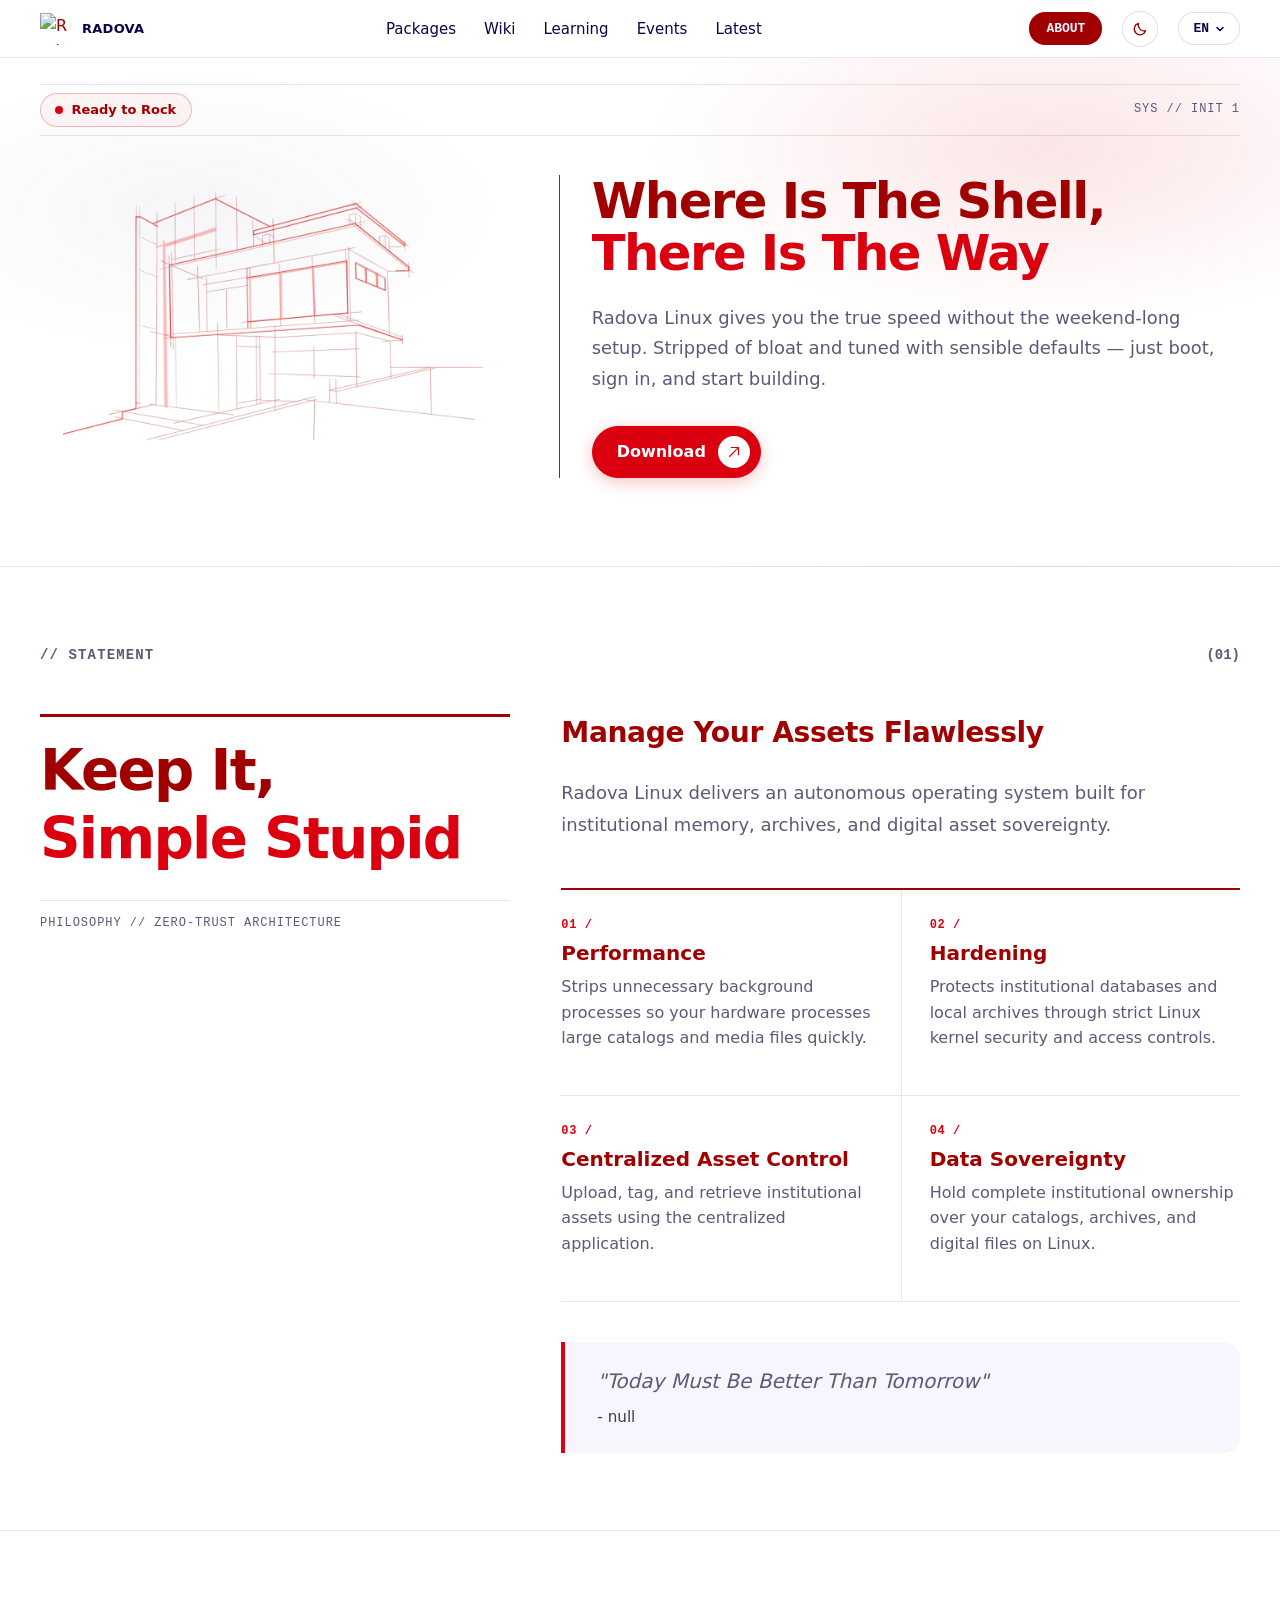
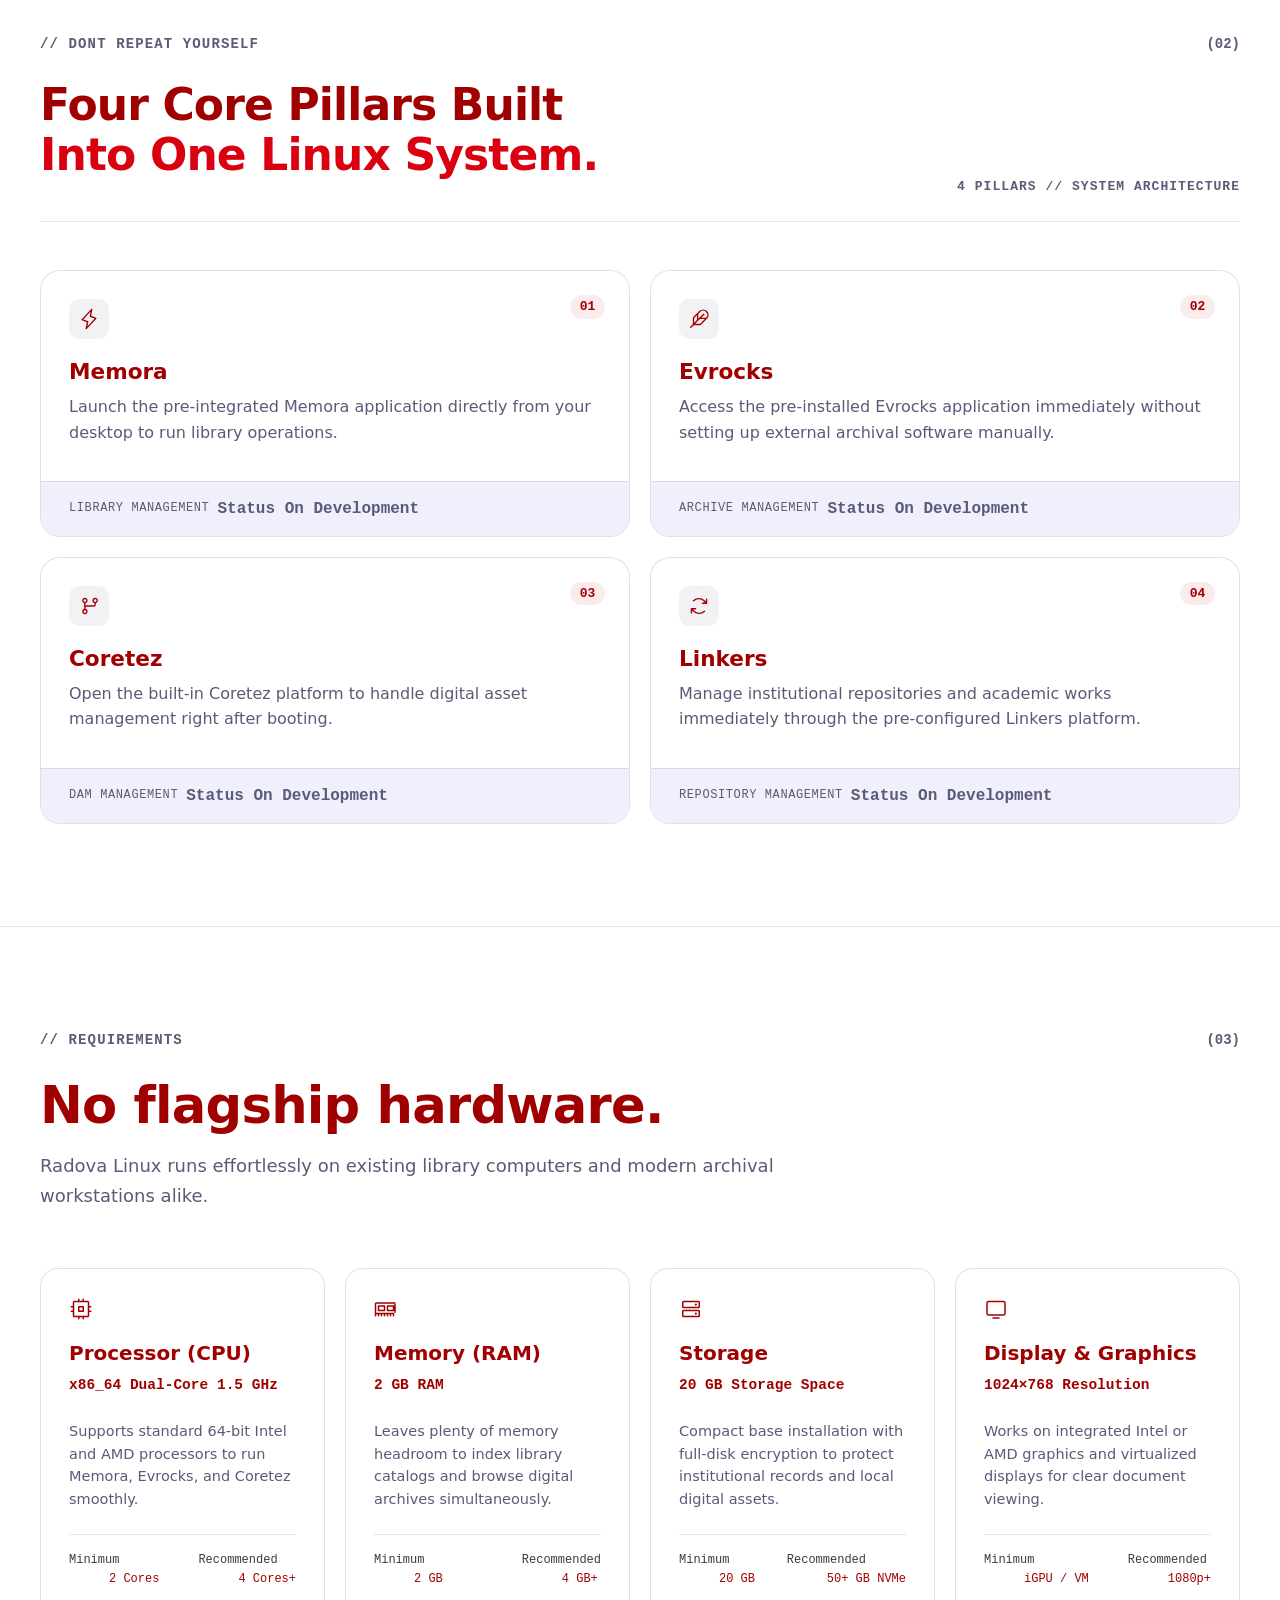
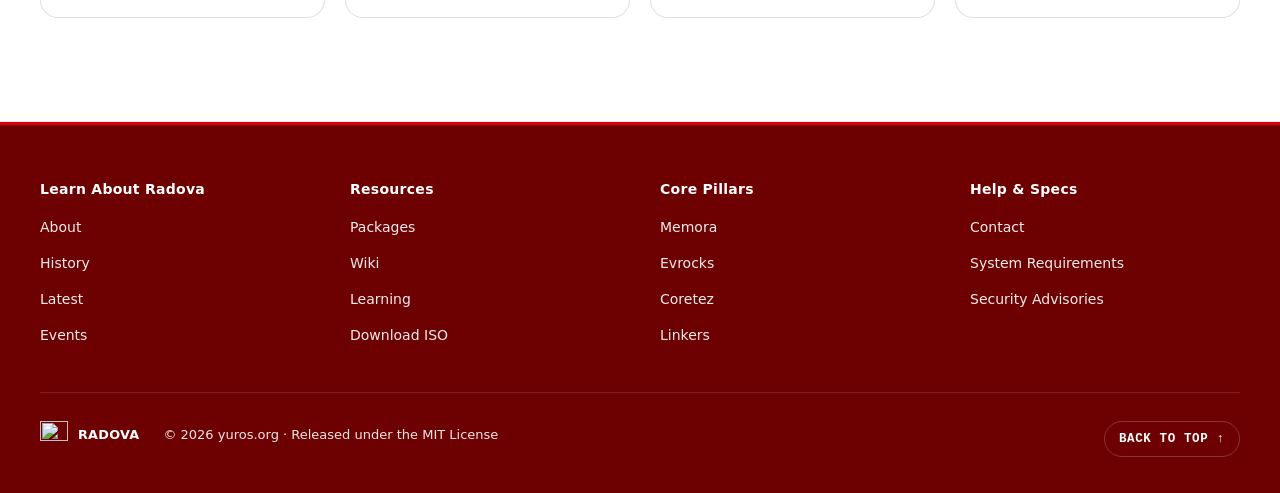
==== index.html @ 7843a552 "update" ====
<!DOCTYPE html>
<html lang="en" data-theme="light">
<head>
  <meta charset="UTF-8">
  <meta name="viewport" content="width=device-width, initial-scale=1.0">
  <meta name="color-scheme" content="light">
  <script>try{if(localStorage.getItem("radova-theme")==="dark")document.documentElement.setAttribute("data-theme","dark")}catch(_){}</script>
  <title>Radova Linux — Centralized Information Management System.</title>
  <meta name="description" content="Radova Linux is a high-performance, hardened OS built for archives, libraries, museums, DAM, institutional repositories, education, healthcare, and classified data.">
  <meta property="og:title" content="Radova Linux — Sovereign OS for Institutional Memory & Classified Data">
  <meta property="og:description" content="A high-performance, security-hardened Linux operating system engineered for archives, libraries, museums, DAM, institutional repositories, education, healthcare, and classified information.">
  <link rel="canonical" href="https://radova.org/">
  <link rel="icon" type="image/png" href="assets/media/logo.png">
  <link rel="stylesheet" href="assets/css/pico.min.css" media="print" onload="this.media='all'">
<noscript><link rel="stylesheet" href="assets/css/pico.min.css"></noscript>
<style>/*radova-pico-shield*/html,:root{--pico-font-size:100%!important;font-size:100%!important}body>main{padding-block:0}section{margin-bottom:0}article{margin-bottom:0;padding:0;border-radius:0;background:transparent;box-shadow:none}button{background:none;border:0;padding:0;margin:0;color:inherit;font:inherit;box-shadow:none}:where(a:not([role=button])){text-decoration:none}:root{color-scheme:light;--font-heading:"Lato",system-ui,-apple-system,sans-serif;--font-body:"Roboto Variable",system-ui,-apple-system,sans-serif;--font-mono:ui-monospace,SFMono-Regular,Menlo,Consolas,monospace;--red-900:#A10000;--red-700:#BB080B;--red-600:#DB000F;--red-500:#FF0000;--navy-950:#0B0711;--navy-900:#0E0347;--navy-800:#150B52;--blue:#0035C6;--lavender:#F7F6FF;--white:#FFFFFF;--surface-page:#FFFFFF;--surface-card:#FFFFFF;--surface-subtle:#F7F6FF;--surface-dock:#F0EFFC;--surface-header:rgba(255,255,255,0.82);--text-primary:var(--red-900);--text-heading:var(--red-900);--text-muted:#5B5A78;--text-accent:var(--red-600);--border-line:rgba(14,3,71,0.10);--border-card:rgba(14,3,71,0.12);--container-max:100%;--pad-x:1rem;--pad-y:clamp(4rem,8vw,7rem)}:root[data-theme="dark"]{color-scheme:dark;--surface-page:#0B0711;--surface-card:#150B52;--surface-subtle:#150B52;--surface-dock:#0E0347;--surface-header:rgba(11,7,17,0.88);--text-primary:#FFFFFF;--text-heading:#FFFFFF;--text-muted:#C4C0D4;--text-accent:#FF6B74;--border-line:rgba(196,192,212,0.18);--border-card:rgba(196,192,212,0.16)}*,*::before,*::after{box-sizing:border-box}main>section{width:100%;padding-inline:max(var(--pad-x),calc((100% - var(--container-max)) / 2))}.site-footer{width:100%;padding-inline:max(var(--pad-x,1rem),calc((100% - var(--container-max,1200px)) / 2));box-sizing:border-box}.site-footer nav,.site-footer .footer-col{display:block}.site-footer .footer-links,.site-footer nav ul{display:flex;flex-direction:column;align-items:flex-start;margin:0;padding:0;list-style:none}.site-footer .footer-links li,.site-footer nav li{margin:0;padding:0;list-style:none}html{scroll-padding-block-start:5.5rem}html,body{max-width:100%;overflow-x:clip;margin:0;padding:0;background-color:var(--surface-page);color:var(--text-primary);font-family:var(--font-body);font-size:16px;line-height:1.6;-webkit-font-smoothing:antialiased}img{max-width:100%;height:auto}ul[class],ol[class],dl[class],figure,blockquote{margin:0;padding:0}ul[class],ol[class],ul[class] li,ol[class] li{list-style:none}p,h1,h2,h3,h4,dt,dd,article{min-width:0;overflow-wrap:break-word}h1,h2,h3,h4,h5,h6{font-family:var(--font-heading);color:var(--text-heading);margin:0 0 1rem;text-wrap:balance}h1{font-size:clamp(2.25rem,5vw,56px);font-weight:900;line-height:1.1;letter-spacing:-0.02em}h2{font-size:clamp(2rem,4vw,48px);font-weight:900;line-height:1.15;letter-spacing:-0.015em}h3{font-size:clamp(1.25rem,2.2vw,24px);font-weight:700;line-height:1.25}h1 span,h2 span{color:var(--text-accent)}p{font-family:var(--font-body);font-size:16px;line-height:1.65;color:var(--text-muted);margin:0 0 1rem}.lead{font-size:clamp(1.125rem,1.8vw,20px);line-height:1.6;color:var(--text-muted)}a{color:var(--text-heading);text-decoration:underline;text-underline-offset:0.2em}a:hover{color:var(--red-700)}:focus-visible{outline:2px solid var(--red-600);outline-offset:3px}.skip-link{position:absolute;top:-4rem;inset-inline-start:1rem;z-index:1000;padding:0.5rem 1rem;background:var(--red-900);color:var(--white);border-radius:999px;font-weight:600;text-decoration:none}.skip-link:focus{top:0.75rem}@media (min-width:576px){:root{--container-max:540px}}@media (min-width:768px){:root{--container-max:min(92vw,920px)}}@media (min-width:1024px){:root{--container-max:min(94vw,1080px)}}@media (min-width:1280px){:root{--container-max:1200px}}@media (min-width:1536px){:root{--container-max:1450px}}main>section{position:relative;padding-block:var(--pad-y);scroll-margin-top:5rem}body>main,main{margin:0;padding:0;counter-reset:section-counter}section[data-label]{counter-increment:section-counter}section[data-label]::before{content:"// " attr(data-label);display:block;font-family:var(--font-mono);font-size:14px;font-weight:600;text-transform:uppercase;letter-spacing:0.08em;color:var(--text-muted);margin-bottom:1.5rem}section[data-label]::after{content:"(" counter(section-counter,decimal-leading-zero) ")";position:absolute;top:var(--section-py,var(--pad-y));inset-inline-end:max(var(--pad-x),calc((100% - var(--container-max))/2));font-family:var(--font-mono);font-size:14px;font-weight:600;color:var(--text-muted);pointer-events:none}body>header.site-header,.site-header{position:sticky;top:0;z-index:100;min-height:48px;padding-block:0.65rem;gap:1.25rem;background:var(--surface-header);border-bottom:1px solid var(--border-line)}.brand-lockup{gap:0.625rem;flex-shrink:0}.brand-name{font-size:0.8rem;letter-spacing:0.02em;color:var(--navy-900)}:root[data-theme="dark"] .brand-name,:root[data-theme="dark"] .nav-list a{color:var(--white)}.brand-lockup-light .brand-name{color:var(--white)}.header-menu{display:flex;align-items:center;justify-content:space-between;flex:1;gap:1.5rem;margin-inline-start:1.5rem}.nav-list{gap:1.75rem}.nav-list a{font-family:var(--font-body);font-size:15px;font-weight:500;color:var(--navy-900)}.nav-list a:hover{color:var(--red-600)}.navbar{margin-inline-start:auto}.dropdown{display:inline-block}.dropdown-content{position:absolute;top:calc(100% + 18px);inset-inline-end:0;inset-inline-start:auto;background:var(--surface-card);min-width:250px;max-width:calc(100vw - 32px);border-radius:16px;box-shadow:0 16px 24px rgba(0,0,0,0.12);z-index:999;opacity:0;visibility:hidden;border:1px solid var(--border-card);overflow:hidden}.dropdown-content.active,.btn-navy.active~.dropdown-content,.dropdown:hover .dropdown-content,.dropdown:focus-within .dropdown-content{opacity:1;visibility:visible}.dropdown-content a,.dropdown-content button.d-content-back{display:flex;justify-content:space-between;align-items:center;gap:1rem;width:100%;margin:0;padding:1.1rem 1.5rem;background:transparent;color:var(--text-muted);font-family:var(--font-heading);font-weight:700;font-size:13px;text-transform:uppercase;letter-spacing:1px;text-decoration:none;text-align:start;border:none;border-bottom:1px solid var(--border-line);border-radius:0;cursor:pointer;white-space:nowrap}.dropdown-content :last-child{border-bottom:none}.dropdown-content a:hover,.dropdown-content a:focus,.dropdown-content button.d-content-back:hover,.dropdown-content button.d-content-back:focus{background-color:var(--red-600);color:var(--white)}.dropdown-content button.d-content-back{color:var(--text-heading)}.menu-arrow{position:absolute;top:100%;inset-inline-end:20px;inset-inline-start:auto;width:0;height:0;border-inline-start:10px solid transparent;border-inline-end:10px solid transparent;border-bottom:10px solid var(--border-card);z-index:1000;display:none;margin-top:8px}.btn-navy.active+.menu-arrow,.dropdown:hover .menu-arrow,.dropdown:focus-within .menu-arrow{display:block}@media (min-width:768px){.dropdown::after{content:"";position:absolute;top:100%;inset-inline-end:0;width:250px;height:24px;display:none}.dropdown:hover::after,.dropdown:focus-within::after{display:block}}button.btn-theme{width:36px;height:36px;min-height:36px;margin:0;margin-inline-start:auto;border-radius:999px;border:1.5px solid var(--border-card);background:var(--surface-card);color:var(--text-heading);cursor:pointer}button.btn-theme:hover{border-color:var(--red-600);color:var(--red-600);background:var(--surface-subtle)}button.btn-lang{width:auto;background-color:var(--surface-card);border:1.5px solid var(--border-card);color:var(--text-heading);font-size:13px;padding:0.5rem 0.9rem;border-radius:16px;cursor:pointer;line-height:normal}button.btn-lang:hover{border-color:var(--red-600);color:var(--red-600);background-color:var(--surface-subtle)}button.btn-theme+button.btn-lang{margin-inline-start:0}.nav-toggle{display:none;gap:5px;width:38px;height:38px;background:transparent;border:1px solid var(--border-line);border-radius:10px;cursor:pointer;flex-shrink:0}.nav-toggle:hover{background-color:rgba(14,3,71,0.05);border-color:var(--text-heading)}.nav-toggle span{display:block;width:18px;height:2px;background-color:var(--text-heading);border-radius:2px}.nav-toggle[aria-expanded="true"] span:nth-child(1){transform:translateY(7px) rotate(45deg)}.nav-toggle[aria-expanded="true"] span:nth-child(2){opacity:0}.nav-toggle[aria-expanded="true"] span:nth-child(3){transform:translateY(-7px) rotate(-45deg)}@media (min-width:768px){.header-menu{display:flex;align-items:center;flex:1;gap:2.9rem}.header-menu>nav:first-child{margin-inline:auto}.header-menu .navbar,button.btn-theme{margin-inline-start:0}}@media (max-width:767px){button.btn-theme,.nav-toggle{width:44px;height:44px;min-height:44px}.site-header{z-index:1000;flex-wrap:nowrap;background:var(--surface-page)}.nav-toggle{display:inline-flex;position:relative;z-index:1002}button.btn-lang{padding:0.45rem 0.75rem;position:relative;z-index:1002}.header-menu{overscroll-behavior:contain;display:none;position:fixed;inset:0;top:58px;z-index:999;flex-direction:column;align-items:stretch;justify-content:flex-start;width:100%;height:calc(100dvh - 58px);margin-inline-start:0;padding:0.75rem var(--pad-x) 2rem;background:var(--surface-page);border-top:1px solid var(--border-line);overflow-y:auto;gap:0.125rem}.header-menu.is-open{display:flex}.header-menu nav,.header-menu ul,.header-menu li{display:block;width:100%;margin:0;padding:0}.nav-list,.dropdown-content{display:flex;flex-direction:column;align-items:stretch;gap:0.125rem}.navbar{margin:0;padding:0;border-top:none}.navbar .btn-navy,.dropdown-content button.d-content-back,.menu-arrow,.dropdown:hover .menu-arrow,.dropdown:focus-within .menu-arrow{display:none}.dropdown-content{position:static;opacity:1;visibility:visible;transform:none;min-width:100%;max-width:100%;border:none;border-radius:0;box-shadow:none;background:transparent}.nav-list a,.dropdown-content a{display:flex;align-items:center;justify-content:flex-start;width:100%;margin:0;padding:0.55rem 0.75rem;color:var(--text-heading);font-family:var(--font-body);font-size:15.5px;font-weight:700;line-height:1.3;text-transform:none;letter-spacing:0;border:none;border-radius:10px}.nav-list a:hover,.nav-list a:focus,.dropdown-content a:hover,.dropdown-content a:focus{background-color:rgba(219,0,15,0.08);color:var(--red-600);border-radius:10px}}:root[data-theme="dark"] .dropdown-content{box-shadow:0 16px 36px rgba(0,0,0,0.45)}:root[data-theme="dark"] .dropdown-content a,:root[data-theme="dark"] .dropdown-content button.d-content-back{color:#FFFFFF}:root[data-theme="dark"] .dropdown-content a:hover,:root[data-theme="dark"] .dropdown-content button.d-content-back:hover,:root[data-theme="dark"] button.btn-theme:hover,:root[data-theme="dark"] button.btn-lang:hover{background-color:var(--navy-900);color:#FFFFFF}a.btn,button.btn{text-decoration:none;cursor:pointer;user-select:none}.btn{display:inline-flex;align-items:center;justify-content:center;width:auto;margin:0;height:48px;padding:0 1.5rem;border-radius:9999px;font-family:var(--font-body);font-size:16px;font-weight:500;line-height:1;white-space:nowrap;border:1.5px solid transparent}.btn-lg{height:52px;padding-inline:1.5rem;font-size:16px;font-weight:600}.btn-primary{background-color:var(--red-600);border-color:var(--red-600);color:var(--white);box-shadow:0 4px 16px rgba(219,0,15,0.24)}.btn-primary:hover{background-color:var(--red-700);border-color:var(--red-700);color:var(--white)}.btn-primary:active{background-color:var(--red-900);border-color:var(--red-900)}.btn-navy{display:inline-block;width:auto;margin:0;padding:0.5rem 1rem;background-color:var(--red-900);border:1px solid transparent;color:var(--lavender);font-size:13px;line-height:normal;border-radius:16px;cursor:pointer}.btn-navy:hover{background-color:rgba(14,3,71,0.05);color:var(--red-900)}.btn-navy.active{background-color:var(--red-900);color:var(--white)}.btn-arrow{padding-inline:1.5rem 0.625rem;gap:0.75rem}.btn-arrow::after{content:"";display:inline-block;width:32px;height:32px;border-radius:50%;flex-shrink:0;background:var(--white)}:root[data-theme="dark"] .btn-navy{background-color:var(--navy-800);border-color:rgba(196,192,212,0.28);color:var(--white)}:root[data-theme="dark"] .btn-navy:hover{background-color:var(--red-600);border-color:var(--red-600);color:var(--white)}.hero{background:radial-gradient(45% 50% at 82% 18%,rgba(219,0,15,0.10),transparent 70%),radial-gradient(35% 40% at 15% 30%,rgba(14,3,71,0.04),transparent 70%),var(--surface-page);padding-top:clamp(1rem,2vw,1.75rem);padding-bottom:clamp(3.5rem,7vw,5.5rem);border-bottom:1px solid var(--border-line)}.hero-spec-strip{border-top:1px solid var(--border-line);border-bottom:1px solid var(--border-line);padding-block:0.5rem;margin-bottom:clamp(1.5rem,3vw,2.5rem);gap:1rem}.hero-spec-strip::after{content:attr(data-sys);font-family:var(--font-mono);font-size:12px;color:var(--text-muted);text-transform:uppercase;letter-spacing:0.08em}.hero-chip{gap:0.5rem;padding:0.35rem 0.9rem;border-radius:999px;border:1px solid rgba(219,0,15,0.25);background:rgba(219,0,15,0.04);color:var(--text-heading);font-size:13px}.hero-chip::before{content:"";width:8px;height:8px;border-radius:50%;background:var(--red-600);flex-shrink:0}.hero-split{grid-template-columns:1fr;gap:2rem}.hero-split h1{font-family:var(--font-heading);font-size:clamp(1.85rem,4.8vw,3.25rem);font-weight:900;line-height:1.05;letter-spacing:-0.03em;color:var(--text-heading);margin:0 0 1.5rem;text-transform:capitalize}.hero-split h1 span{color:var(--text-accent)}.hero-lead{font-size:clamp(1rem,1.4vw,1.125rem);line-height:1.7;color:var(--text-muted);margin:0 0 2rem;max-width:60ch}.hero-actions{gap:1rem}@media (min-width:768px){.hero-split{grid-template-columns:repeat(12,1fr);gap:clamp(1.5rem,3.5vw,3.5rem);align-items:start}.hero-split-left{grid-column:1/6}.hero-split-right{grid-column:6/13;border-inline-start:1px solid var(--red-600);padding-inline-start:clamp(1.25rem,2.5vw,2.5rem)}}@media (min-width:1280px){.hero-split h1{font-size:3.1rem}}@media (min-width:1536px){.hero-split{gap:4rem}.hero-split h1{font-size:3.5rem}.hero-split-right{padding-inline-start:3rem}}:root[data-theme="dark"] .hero{background:radial-gradient(46% 52% at 82% 18%,rgba(219,0,15,0.16),transparent 72%),radial-gradient(38% 46% at 15% 32%,rgba(21,11,82,0.45),transparent 72%),var(--surface-page)}:root[data-theme="dark"] .hero-chip{background-color:rgba(219,0,15,0.14);border-color:rgba(219,0,15,0.45);color:var(--white)}.hero-media{aspect-ratio:16/9;overflow:hidden;border-radius:20px}.hero-media img{display:block;width:100%;height:100%;object-fit:cover}#manifesto{--section-py:clamp(3.5rem,6vw,5.5rem);border-bottom:1px solid var(--border-line);padding-block:var(--section-py)}#manifesto::before{margin-bottom:3rem}.manifesto-grid{grid-template-columns:1fr;gap:3rem}.manifesto-col-left{border-top:3px solid var(--red-900);padding-top:1.5rem}.manifesto-title{font-size:clamp(2.25rem,4.4vw,3.75rem);line-height:1.05;letter-spacing:-0.03em;text-transform:capitalize}.manifesto-title span{display:block;color:var(--text-accent);margin-top:0.15em}.manifesto-title::after{content:attr(data-sub);display:block;margin-top:2rem;font-family:var(--font-mono);font-size:12px;font-weight:400;letter-spacing:0.08em;color:var(--text-muted);padding-top:1rem;border-top:1px solid var(--border-line)}.manifesto-lead{font-size:clamp(1.375rem,2.2vw,2rem);line-height:1.38;margin-bottom:1.5rem;letter-spacing:-0.015em;text-transform:capitalize}.manifesto-deep{font-size:1.125rem;line-height:1.75;margin-bottom:3rem;max-width:62ch}.swiss-ledger{grid-template-columns:1fr;border-top:2px solid var(--red-900);border-bottom:1px solid var(--border-line)}article.ledger-item,.ledger-item{border-radius:0;background:transparent;box-shadow:none;border:0;padding-block:1.75rem;padding-inline:0 1.5rem}.ledger-item h3{font-size:1.25rem;line-height:1.3;margin:0 0 0.5rem}.ledger-item h3::before{content:attr(data-index);font-family:var(--font-mono);font-size:12px;font-weight:700;color:var(--text-accent);display:block;margin-bottom:0.4rem;letter-spacing:0.05em}.ledger-item:nth-child(1) h3::before{content:"01 /"}.ledger-item:nth-child(2) h3::before{content:"02 /"}.ledger-item:nth-child(3) h3::before{content:"03 /"}.ledger-item:nth-child(4) h3::before{content:"04 /"}.ledger-item p{font-size:1rem;line-height:1.6;text-align:start}.manifesto-quote{margin-top:2.5rem;background:var(--surface-subtle);border-inline-start:4px solid var(--red-600);padding:1.5rem 2rem;border-radius:0 16px 16px 0}[dir="rtl"] .manifesto-quote{border-radius:16px 0 0 16px}.manifesto-quote p{font-size:1.25rem;font-style:italic;line-height:1.5;margin-bottom:0.5rem;text-transform:capitalize}.manifesto-quote cite{font-family:var(--font-body);font-size:0.95rem;font-style:normal;font-weight:500}@media (max-width:767px){article.ledger-item:not(:first-child),.ledger-item:not(:first-child){border-top:1px solid var(--border-line)}}@media (min-width:768px){.swiss-ledger{grid-template-columns:repeat(2,1fr)}article.ledger-item:nth-child(2n),.ledger-item:nth-child(2n){border-inline-start:1px solid var(--border-line);padding-inline:1.75rem 0}article.ledger-item:nth-child(n+3),.ledger-item:nth-child(n+3){border-top:1px solid var(--border-line)}}@media (min-width:768px){.manifesto-grid{grid-template-columns:repeat(12,1fr);gap:clamp(1.75rem,4vw,4rem);align-items:start}.manifesto-col-left{grid-column:1/6;position:sticky;top:6.5rem}.manifesto-col-right{grid-column:6/13}}@media (min-width:1536px){.manifesto-grid{gap:4.5rem}}:root[data-theme="dark"] .manifesto-col-left,:root[data-theme="dark"] .swiss-ledger{border-top-color:var(--red-600)}:root[data-theme="dark"] .manifesto-quote{border:1px solid var(--border-card);border-inline-start:3px solid var(--red-600)}.lang-menu{position:relative;flex-shrink:0}.lang-menu button.btn-lang{margin:0;gap:0.375rem}.lang-menu button.btn-lang svg{transition:transform 0.2s ease}.lang-menu button.btn-lang[aria-expanded="true"] svg{transform:rotate(180deg)}.lang-menu .lang-list{position:absolute;top:calc(100% + 0.5rem);inset-inline-end:0;z-index:1003;display:block;min-width:11rem;margin:0;padding:0.375rem;list-style:none;background:var(--surface-card);border:1px solid var(--border-card);border-radius:16px;box-shadow:0 12px 30px rgba(14,3,71,0.12)}.lang-menu .lang-list[hidden]{display:none}.lang-menu .lang-list li{margin:0;padding:0;list-style:none}.lang-menu .lang-list a{display:block;width:100%;margin:0;padding:0.55rem 0.75rem;border:0;border-radius:10px;background:none;color:var(--navy-900);text-decoration:none;font:inherit;font-family:var(--font-body);font-size:14px;font-weight:500;line-height:1.4;text-align:start;cursor:pointer}:root[data-theme="dark"] .lang-menu .lang-list a{color:var(--white)}.lang-menu .lang-list a:hover,.lang-menu .lang-list a:focus-visible{background:var(--surface-subtle)}.lang-menu .lang-list a[aria-current="true"]{color:var(--text-heading);font-weight:700}.lang-menu .lang-list a[aria-current="true"]::after{content:"\2713" / "";float:inline-end;color:var(--text-accent)}@media (max-width:767px){.lang-menu{z-index:1002}}[dir="rtl"] *{letter-spacing:normal!important}[dir="rtl"] .btn-arrow::after{transform:scaleX(-1)}[dir="rtl"] .btn-arrow:hover::after{transform:translateX(-10px) scaleX(-1)}:root{--ic-arrow-red:url("data:image/svg+xml,%3Csvg%20xmlns%3D%22http%3A%2F%2Fwww.w3.org%2F2000%2Fsvg%22%20viewBox%3D%220%200%20256%20256%22%20fill%3D%22%23DB000F%22%3E%3Cpath%20d%3D%22M200%2C64V168a8%2C8%2C0%2C0%2C1-16%2C0V83.31L69.66%2C197.66a8%2C8%2C0%2C0%2C1-11.32-11.32L172.69%2C72H88a8%2C8%2C0%2C0%2C1%2C0-16H192A8%2C8%2C0%2C0%2C1%2C200%2C64Z%22%2F%3E%3C%2Fsvg%3E");--ic-arrows-clockwise:url("data:image/svg+xml,%3Csvg%20xmlns%3D%22http%3A%2F%2Fwww.w3.org%2F2000%2Fsvg%22%20viewBox%3D%220%200%20256%20256%22%20fill%3D%22currentColor%22%3E%3Cpath%20d%3D%22M224%2C48V96a8%2C8%2C0%2C0%2C1-8%2C8H168a8%2C8%2C0%2C0%2C1%2C0-16h28.69L182.06%2C73.37a79.56%2C79.56%2C0%2C0%2C0-56.13-23.43h-.45A79.52%2C79.52%2C0%2C0%2C0%2C69.59%2C72.71%2C8%2C8%2C0%2C0%2C1%2C58.41%2C61.27a96%2C96%2C0%2C0%2C1%2C135%2C.79L208%2C76.69V48a8%2C8%2C0%2C0%2C1%2C16%2C0ZM186.41%2C183.29a80%2C80%2C0%2C0%2C1-112.47-.66L59.31%2C168H88a8%2C8%2C0%2C0%2C0%2C0-16H40a8%2C8%2C0%2C0%2C0-8%2C8v48a8%2C8%2C0%2C0%2C0%2C16%2C0V179.31l14.63%2C14.63A95.43%2C95.43%2C0%2C0%2C0%2C130%2C222.06h.53a95.36%2C95.36%2C0%2C0%2C0%2C67.07-27.33%2C8%2C8%2C0%2C0%2C0-11.18-11.44Z%22%2F%3E%3C%2Fsvg%3E");--ic-cpu:url("data:image/svg+xml,%3Csvg%20xmlns%3D%22http%3A%2F%2Fwww.w3.org%2F2000%2Fsvg%22%20viewBox%3D%220%200%20256%20256%22%20fill%3D%22currentColor%22%3E%3Cpath%20d%3D%22M152%2C96H104a8%2C8%2C0%2C0%2C0-8%2C8v48a8%2C8%2C0%2C0%2C0%2C8%2C8h48a8%2C8%2C0%2C0%2C0%2C8-8V104A8%2C8%2C0%2C0%2C0%2C152%2C96Zm-8%2C48H112V112h32Zm88%2C0H216V112h16a8%2C8%2C0%2C0%2C0%2C0-16H216V56a16%2C16%2C0%2C0%2C0-16-16H160V24a8%2C8%2C0%2C0%2C0-16%2C0V40H112V24a8%2C8%2C0%2C0%2C0-16%2C0V40H56A16%2C16%2C0%2C0%2C0%2C40%2C56V96H24a8%2C8%2C0%2C0%2C0%2C0%2C16H40v32H24a8%2C8%2C0%2C0%2C0%2C0%2C16H40v40a16%2C16%2C0%2C0%2C0%2C16%2C16H96v16a8%2C8%2C0%2C0%2C0%2C16%2C0V216h32v16a8%2C8%2C0%2C0%2C0%2C16%2C0V216h40a16%2C16%2C0%2C0%2C0%2C16-16V160h16a8%2C8%2C0%2C0%2C0%2C0-16Zm-32%2C56H56V56H200v95.87s0%2C.09%2C0%2C.13%2C0%2C.09%2C0%2C.13V200Z%22%2F%3E%3C%2Fsvg%3E");--ic-feather:url("data:image/svg+xml,%3Csvg%20xmlns%3D%22http%3A%2F%2Fwww.w3.org%2F2000%2Fsvg%22%20viewBox%3D%220%200%20256%20256%22%20fill%3D%22currentColor%22%3E%3Cpath%20d%3D%22M221.28%2C34.75a64%2C64%2C0%2C0%2C0-90.49%2C0L60.69%2C104A15.9%2C15.9%2C0%2C0%2C0%2C56%2C115.31v73.38L26.34%2C218.34a8%2C8%2C0%2C0%2C0%2C11.32%2C11.32L67.32%2C200H140.7A15.92%2C15.92%2C0%2C0%2C0%2C152%2C195.32l0%2C0%2C69.23-70A64%2C64%2C0%2C0%2C0%2C221.28%2C34.75ZM142.07%2C46.06A48%2C48%2C0%2C0%2C1%2C211.79%2C112H155.33l34.35-34.34a8%2C8%2C0%2C0%2C0-11.32-11.32L120%2C124.69V67.87ZM72%2C115.35l32-31.67v57l-32%2C32ZM140.7%2C184H83.32l56-56h56.74Z%22%2F%3E%3C%2Fsvg%3E");--ic-git-branch:url("data:image/svg+xml,%3Csvg%20xmlns%3D%22http%3A%2F%2Fwww.w3.org%2F2000%2Fsvg%22%20viewBox%3D%220%200%20256%20256%22%20fill%3D%22currentColor%22%3E%3Cpath%20d%3D%22M232%2C64a32%2C32%2C0%2C1%2C0-40%2C31v17a8%2C8%2C0%2C0%2C1-8%2C8H96a23.84%2C23.84%2C0%2C0%2C0-8%2C1.38V95a32%2C32%2C0%2C1%2C0-16%2C0v66a32%2C32%2C0%2C1%2C0%2C16%2C0V144a8%2C8%2C0%2C0%2C1%2C8-8h88a24%2C24%2C0%2C0%2C0%2C24-24V95A32.06%2C32.06%2C0%2C0%2C0%2C232%2C64ZM64%2C64A16%2C16%2C0%2C1%2C1%2C80%2C80%2C16%2C16%2C0%2C0%2C1%2C64%2C64ZM96%2C192a16%2C16%2C0%2C1%2C1-16-16A16%2C16%2C0%2C0%2C1%2C96%2C192ZM200%2C80a16%2C16%2C0%2C1%2C1%2C16-16A16%2C16%2C0%2C0%2C1%2C200%2C80Z%22%2F%3E%3C%2Fsvg%3E");--ic-hard-drives:url("data:image/svg+xml,%3Csvg%20xmlns%3D%22http%3A%2F%2Fwww.w3.org%2F2000%2Fsvg%22%20viewBox%3D%220%200%20256%20256%22%20fill%3D%22currentColor%22%3E%3Cpath%20d%3D%22M208%2C136H48a16%2C16%2C0%2C0%2C0-16%2C16v48a16%2C16%2C0%2C0%2C0%2C16%2C16H208a16%2C16%2C0%2C0%2C0%2C16-16V152A16%2C16%2C0%2C0%2C0%2C208%2C136Zm0%2C64H48V152H208v48Zm0-160H48A16%2C16%2C0%2C0%2C0%2C32%2C56v48a16%2C16%2C0%2C0%2C0%2C16%2C16H208a16%2C16%2C0%2C0%2C0%2C16-16V56A16%2C16%2C0%2C0%2C0%2C208%2C40Zm0%2C64H48V56H208v48ZM192%2C80a12%2C12%2C0%2C1%2C1-12-12A12%2C12%2C0%2C0%2C1%2C192%2C80Zm0%2C96a12%2C12%2C0%2C1%2C1-12-12A12%2C12%2C0%2C0%2C1%2C192%2C176Z%22%2F%3E%3C%2Fsvg%3E");--ic-lightning:url("data:image/svg+xml,%3Csvg%20xmlns%3D%22http%3A%2F%2Fwww.w3.org%2F2000%2Fsvg%22%20viewBox%3D%220%200%20256%20256%22%20fill%3D%22currentColor%22%3E%3Cpath%20d%3D%22M215.79%2C118.17a8%2C8%2C0%2C0%2C0-5-5.66L153.18%2C90.9l14.66-73.33a8%2C8%2C0%2C0%2C0-13.69-7l-112%2C120a8%2C8%2C0%2C0%2C0%2C3%2C13l57.63%2C21.61L88.16%2C238.43a8%2C8%2C0%2C0%2C0%2C13.69%2C7l112-120A8%2C8%2C0%2C0%2C0%2C215.79%2C118.17ZM109.37%2C214l10.47-52.38a8%2C8%2C0%2C0%2C0-5-9.06L62%2C132.71l84.62-90.66L136.16%2C94.43a8%2C8%2C0%2C0%2C0%2C5%2C9.06l52.8%2C19.8Z%22%2F%3E%3C%2Fsvg%3E");--ic-memory:url("data:image/svg+xml,%3Csvg%20xmlns%3D%22http%3A%2F%2Fwww.w3.org%2F2000%2Fsvg%22%20viewBox%3D%220%200%20256%20256%22%20fill%3D%22currentColor%22%3E%3Cpath%20d%3D%22M232%2C56H24A16%2C16%2C0%2C0%2C0%2C8%2C72V200a8%2C8%2C0%2C0%2C0%2C16%2C0V184H40v16a8%2C8%2C0%2C0%2C0%2C16%2C0V184H72v16a8%2C8%2C0%2C0%2C0%2C16%2C0V184h16v16a8%2C8%2C0%2C0%2C0%2C16%2C0V184h16v16a8%2C8%2C0%2C0%2C0%2C16%2C0V184h16v16a8%2C8%2C0%2C0%2C0%2C16%2C0V184h16v16a8%2C8%2C0%2C0%2C0%2C16%2C0V72A16%2C16%2C0%2C0%2C0%2C232%2C56ZM24%2C72H232v96H24Zm88%2C80a8%2C8%2C0%2C0%2C0%2C8-8V96a8%2C8%2C0%2C0%2C0-8-8H48a8%2C8%2C0%2C0%2C0-8%2C8v48a8%2C8%2C0%2C0%2C0%2C8%2C8ZM56%2C104h48v32H56Zm88%2C48h64a8%2C8%2C0%2C0%2C0%2C8-8V96a8%2C8%2C0%2C0%2C0-8-8H144a8%2C8%2C0%2C0%2C0-8%2C8v48A8%2C8%2C0%2C0%2C0%2C144%2C152Zm8-48h48v32H152Z%22%2F%3E%3C%2Fsvg%3E");--ic-monitor:url("data:image/svg+xml,%3Csvg%20xmlns%3D%22http%3A%2F%2Fwww.w3.org%2F2000%2Fsvg%22%20viewBox%3D%220%200%20256%20256%22%20fill%3D%22currentColor%22%3E%3Cpath%20d%3D%22M208%2C40H48A24%2C24%2C0%2C0%2C0%2C24%2C64V176a24%2C24%2C0%2C0%2C0%2C24%2C24H208a24%2C24%2C0%2C0%2C0%2C24-24V64A24%2C24%2C0%2C0%2C0%2C208%2C40Zm8%2C136a8%2C8%2C0%2C0%2C1-8%2C8H48a8%2C8%2C0%2C0%2C1-8-8V64a8%2C8%2C0%2C0%2C1%2C8-8H208a8%2C8%2C0%2C0%2C1%2C8%2C8Zm-48%2C48a8%2C8%2C0%2C0%2C1-8%2C8H96a8%2C8%2C0%2C0%2C1%2C0-16h64A8%2C8%2C0%2C0%2C1%2C168%2C224Z%22%2F%3E%3C%2Fsvg%3E")}.btn-arrow::after{background:var(--white) var(--ic-arrow-red) center/18px 18px no-repeat}.card-icon-wrap{width:40px;height:40px;border-radius:10px;background:rgba(14,3,71,0.05);margin-bottom:1.25rem}.icon-phosphor{display:inline-block;width:22px;height:22px;background-color:var(--red-900)}.icon-lightning{-webkit-mask:var(--ic-lightning) center/contain no-repeat;mask:var(--ic-lightning) center/contain no-repeat}.icon-feather{-webkit-mask:var(--ic-feather) center/contain no-repeat;mask:var(--ic-feather) center/contain no-repeat}.icon-git-branch{-webkit-mask:var(--ic-git-branch) center/contain no-repeat;mask:var(--ic-git-branch) center/contain no-repeat}.icon-arrows-clockwise{-webkit-mask:var(--ic-arrows-clockwise) center/contain no-repeat;mask:var(--ic-arrows-clockwise) center/contain no-repeat}.card-zone-body{padding:1.75rem 1.75rem 1.25rem}.card-index-pill{font-size:13px;color:var(--red-900);background:rgba(219,0,15,0.08);padding:0.25rem 0.6rem;border-radius:99px;position:absolute;top:1.5rem;inset-inline-end:1.5rem;line-height:1.2}.card-zone-body h3{font-size:1.35rem;line-height:1.25;margin:0 0 0.5rem}.card-zone-body p{font-size:1rem;line-height:1.6}.card-dock{background:var(--surface-dock);border-top:1px solid var(--border-line);padding:0.85rem 1.75rem;font-size:13px;color:var(--text-heading)}.card-dock .mini-ui{gap:1rem;font-family:var(--font-mono)}.card-dock .mini-row{gap:0.5rem}.card-dock .mini-k{font-size:12px;letter-spacing:0.05em}.card-dock .mini-v{color:inherit}:root[data-theme="dark"] .card-index-pill{background-color:rgba(219,0,15,0.18);color:var(--white)}:root[data-theme="dark"] .card-icon-wrap{background-color:var(--navy-900);border:1px solid var(--border-line)}#fitur{border-bottom:1px solid var(--border-line)}#spesifikasi{border-bottom:1px solid var(--border-line)}.section-center{text-align:start;font-size:clamp(2.25rem,4vw,3.25rem);line-height:1.15;margin-bottom:1rem}.section-lead{font-size:1.125rem;line-height:1.7;max-width:65ch;margin-bottom:3.5rem}.specs-grid{grid-template-columns:1fr;gap:1.25rem}@media (min-width:576px){.specs-grid{grid-template-columns:repeat(2,1fr)}}@media (min-width:1024px){.specs-grid{grid-template-columns:repeat(4,1fr)}}.d-flex{display:flex}.d-inline-flex{display:inline-flex}.d-grid{display:grid}.d-block{display:block}.flex-col{flex-direction:column}.flex-wrap{flex-wrap:wrap}.items-center{align-items:center}.justify-between{justify-content:space-between}.justify-center{justify-content:center}.m-0{margin:0}.p-0{padding:0}.rel{position:relative}.w-full{width:100%}.shrink-0{flex-shrink:0}.min-w-0{min-width:0}.font-heading{font-family:var(--font-heading)}.font-mono{font-family:var(--font-mono)}.fw-700{font-weight:700}.fw-900{font-weight:900}.uppercase{text-transform:uppercase}.no-underline{text-decoration:none}.text-heading{color:var(--text-heading)}.text-muted{color:var(--text-muted)}.bg-page{background:var(--surface-page)}.items-start{align-items:flex-start}.items-end{align-items:flex-end}.mt-auto{margin-top:auto}.text-white{color:var(--white)}@media (prefers-reduced-motion:reduce){*,::before,::after{animation-duration:0.01ms!important;animation-iteration-count:1!important;transition-duration:0.01ms!important;scroll-behavior:auto!important}}html{scroll-padding-block-start:5.5rem}body>header.site-header,.site-header{margin:0;padding-block:10px;padding-inline:max(16px,calc((100% - var(--container-max,var(--radova-max-width,100%))) / 2));gap:20px;min-height:58px;box-sizing:border-box}.site-header .brand-lockup{display:inline-flex;align-items:center;gap:10px;margin:0;padding:0;text-decoration:none;flex-shrink:0}.site-header .brand-name{font-family:"Lato",system-ui,-apple-system,sans-serif;font-size:13px;font-weight:900;line-height:1.2;letter-spacing:0.02em;text-transform:uppercase;color:#0E0347}.site-header .nav-list,.site-header ul.nav-list{display:flex;align-items:center;gap:28px;margin:0;padding:0;list-style:none}.site-header .nav-list li{margin:0;padding:0;list-style:none}.site-header .nav-list a{display:inline-flex;align-items:center;padding:6px 0;margin:0;font-family:"Roboto Variable",system-ui,-apple-system,sans-serif;font-size:15px;font-weight:500;line-height:1.2;color:#0E0347;text-decoration:none}.site-header .nav-list a[aria-current="page"]{font-weight:700}.site-header button{margin:0}.site-header .btn-theme{width:36px;height:36px;padding:0;display:inline-flex;align-items:center;justify-content:center;flex-shrink:0}.site-header .btn-navy,.site-header #about-menu-btn.btn-navy{display:inline-flex;align-items:center;justify-content:center;gap:6px;margin:0;font-family:ui-monospace,SFMono-Regular,Menlo,Consolas,monospace;font-size:13px;font-weight:700;line-height:1.2;text-transform:uppercase;padding:8px 16px;border-radius:16px;background-color:#A10000;color:#F7F6FF}.site-header button.btn-lang{display:inline-flex;align-items:center;justify-content:center;margin:0;font-family:ui-monospace,SFMono-Regular,Menlo,Consolas,monospace;font-size:13px;font-weight:700;line-height:1.2;text-transform:uppercase;padding:8px 14px;border-radius:16px;color:#0E0347}@media (min-width:768px){.site-header .header-menu{display:flex;align-items:center;flex:1;gap:46px;margin:0;margin-inline-start:0}.site-header .header-menu>nav:first-child{margin-inline:auto}.site-header .navbar{margin:0;margin-inline-start:0}}:root[data-theme="dark"] .site-header .brand-name,:root[data-theme="dark"] .site-header .nav-list a{color:#FFFFFF}:root[data-theme="dark"] .site-header .btn-navy,:root[data-theme="dark"] .site-header #about-menu-btn.btn-navy,:root[data-theme="dark"] .site-header button.btn-lang{background-color:#150B52;color:#FFFFFF;border-color:rgba(196,192,212,0.28)}@media (max-width:767px){.site-header .nav-list{flex-direction:column;align-items:stretch;gap:6px}.site-header button.btn-lang{padding:7px 12px}.site-header .nav-list a{font-size:15.5px;font-weight:700;padding:9px 12px;min-height:44px}}@media (prefers-reduced-motion:reduce){*,*::before,*::after{animation-duration:0.01ms!important;animation-iteration-count:1!important;transition-duration:0.01ms!important;scroll-behavior:auto!important}}</style>
  <link rel="stylesheet" href="assets/css/home-below.css?v=10" media="print" onload="this.media='all'">
  <noscript><link rel="stylesheet" href="assets/css/home-below.css?v=10"><link rel="stylesheet" href="assets/css/fonts.css"></noscript>
  <meta name="htmx-config" content='{"allowEval":false,"allowScriptTags":false,"selfRequestsOnly":true,"includeIndicatorStyles":false}'>
  <link rel="alternate" hreflang="en" href="https://radova.org/">
  <link rel="alternate" hreflang="id" href="https://radova.org/id/">
  <link rel="alternate" hreflang="ar" href="https://radova.org/ar/">
  <link rel="alternate" hreflang="x-default" href="https://radova.org/">
</head>
<body>

  <a class="skip-link" href="#main">Skip to content</a>

<header class="site-header d-flex items-center justify-between w-full">
  <a class="brand-lockup d-inline-flex items-center no-underline" href="./">
    <img src="assets/media/logo-64.webp" alt="Radova Logo" width="32" height="32" decoding="async">
    <span class="brand-name font-heading fw-900 uppercase">RADOVA</span>
  </a>

  <div id="primary-nav" class="header-menu">
    <nav aria-label="Primary navigation">
      <ul class="nav-list d-flex items-center">
        <li><a class="no-underline" target="_blank" rel="noopener" href="https://packer.radova.org">Packages</a></li>
        <li><a class="no-underline" target="_blank" rel="noopener" href="https://wiki.radova.org">Wiki</a></li>
        <li><a class="no-underline" href="https://radova.org/learns/">Learning</a></li>
        <li><a class="no-underline" href="https://radova.org/events/">Events</a></li>
        <li><a class="no-underline" href="https://radova.org/latest/">Latest</a></li>
      </ul>
    </nav>

    <div class="dropdown navbar rel">
      <button type="button" id="about-menu-btn" class="btn-navy font-mono fw-700 uppercase no-underline" aria-haspopup="true" aria-expanded="false">About</button>
      <div class="menu-arrow" aria-hidden="true"></div>
      <div class="dropdown-content">
        <a class="d-content-h" href="https://radova.org/about/">About</a>
        <a class="d-content-r" href="https://radova.org/about/history">History</a>
        <a class="d-content-c" href="https://radova.org/about/contact">Contact</a>
        <button type="button" class="d-content-back">Back</button>
      </div>
    </div>
  </div>

  <button type="button" id="theme-toggle" class="btn-theme d-inline-flex items-center justify-center m-0 p-0 shrink-0" aria-label="Switch to dark mode" aria-pressed="false" title="Switch to dark mode">
    <svg width="16" height="16" viewBox="0 0 256 256" fill="none" stroke="currentColor" stroke-width="20" stroke-linecap="round" stroke-linejoin="round" aria-hidden="true"><path d="M216.7 152.6A91.9 91.9 0 0 1 103.4 39.3a92 92 0 1 0 113.3 113.3Z"/></svg>
  </button>

  <button
    type="button"
    class="nav-toggle flex-col items-center justify-center m-0 p-0"
    aria-label="Open navigation menu"
    aria-controls="primary-nav"
    aria-expanded="false"
  >
    <span></span>
    <span></span>
    <span></span>
  </button>

    <div class="lang-menu">
      <button type="button" id="lang-toggle" class="btn-lang d-inline-flex items-center justify-center m-0 shrink-0 font-mono fw-700 uppercase" aria-label="EN: choose language" aria-expanded="false" aria-controls="lang-list"><span>EN</span><svg width="10" height="10" viewBox="0 0 10 10" fill="none" stroke="currentColor" stroke-width="1.6" stroke-linecap="round" stroke-linejoin="round" aria-hidden="true"><path d="M2 3.5 5 6.5 8 3.5"/></svg></button>
      <ul id="lang-list" class="lang-list" hidden>
        <li><a href="id/" hreflang="id" lang="id">Bahasa Indonesia</a></li>
        <li><a href="ar/" hreflang="ar" lang="ar">العربية</a></li>
        <li><a href="./" hreflang="en" lang="en" aria-current="true">English</a></li>
      </ul>
    </div>
</header>
  <main id="main" tabindex="-1">

    <section id="hero" class="hero rel" aria-labelledby="hero-title">
      <div class="hero-spec-strip d-flex items-center justify-between flex-wrap" data-sys="SYS // INIT 1 ">
        <p class="hero-chip d-inline-flex items-center fw-700 m-0">Ready to Rock</p>
      </div>

      <div class="hero-split d-grid">
        <div class="hero-split-left min-w-0">
          <div class="hero-media">
            <img src="assets/media/sketsa-rumah-600.webp" srcset="assets/media/sketsa-rumah-600.webp 576w, assets/media/sketsa-rumah-800.webp 800w, assets/media/sketsa-rumah-1200.webp 1140w" sizes="(min-width: 1280px) 480px, (min-width: 768px) 38vw, 92vw" alt="Radova Linux" width="576" height="324" fetchpriority="high" decoding="async">
          </div>
        </div>

        <div class="hero-split-right min-w-0">
          <h1 id="hero-title">Where is the shell, <br><span>there is the way</span></h1>
          <p class="lead hero-lead">Radova Linux gives you the true speed without the weekend-long setup. Stripped of bloat and tuned with sensible defaults — just boot, sign in, and start building.</p>

          <p class="hero-actions d-flex items-center flex-wrap m-0">
            <a href="https://sourceforge.net/projects/memora/files/radova-linux-2026.11.06-x86_64.iso/download" class="btn btn-lg btn-primary btn-arrow d-inline-flex items-center justify-center">Download</a>
          </p>
        </div>
      </div>
    </section>

    <section id="manifesto" data-label="statement" aria-labelledby="manifesto-title" class="bg-page">
      <div class="manifesto-grid d-grid">
        <div class="manifesto-col-left">
          <h2 id="manifesto-title" class="manifesto-title font-heading fw-900 text-heading m-0" data-sub="PHILOSOPHY // ZERO-TRUST ARCHITECTURE">Keep it, <br><span>simple stupid</span></h2>
        </div>

        <div class="manifesto-col-right">
          <p class="manifesto-lead font-heading fw-700 text-heading">Manage your assets flawlessly</p>
          <p class="manifesto-deep text-muted">Radova Linux delivers an autonomous operating system built for institutional memory, archives, and digital asset sovereignty.</p>

          <div class="swiss-ledger d-grid">
            <article class="ledger-item m-0 rel" data-index="01 /">
              <h3>Performance</h3>
              <p>Strips unnecessary background processes so your hardware processes large catalogs and media files quickly.</p>
            </article>
            <article class="ledger-item m-0 rel" data-index="02 /">
              <h3>Hardening</h3>
              <p>Protects institutional databases and local archives through strict Linux kernel security and access controls.</p>
            </article>
            <article class="ledger-item m-0 rel" data-index="03 /">
              <h3>Centralized Asset Control</h3>
              <p>Upload, tag, and retrieve institutional assets using the centralized application.</p>
            </article>
            <article class="ledger-item m-0 rel" data-index="04 /">
              <h3>Data Sovereignty</h3>
              <p>Hold complete institutional ownership over your catalogs, archives, and digital files on Linux.</p>
            </article>
          </div>

          <blockquote class="manifesto-quote">
            <p>"Today must be better than tomorrow"</p>
            <cite> - null</cite>
          </blockquote>
        </div>
      </div>
    </section>

    <section id="fitur" data-label="DONT REPEAT YOURSELF" aria-labelledby="fitur-title" class="bg-page">
      <div class="fitur-head items-end justify-between flex-wrap">
        <h2 id="fitur-title">Four core Pillars built <span>into one Linux system.</span></h2>
        <p class="fitur-head-meta font-mono text-muted uppercase m-0">4 PILLARS // SYSTEM ARCHITECTURE</p>
      </div>

      <div class="fitur-matrix d-grid">
        <article class="spec-card-interlock m-0 d-flex flex-col justify-between rel">
          <div class="card-zone-body rel d-flex flex-col items-start">
            <span class="card-index-pill font-mono fw-700" aria-hidden="true">01</span>
            <span class="card-icon-wrap d-inline-flex items-center justify-center"><span class="icon-phosphor icon-lightning" aria-hidden="true"></span></span>
            <h3> Memora </h3>
            <p>Launch the pre-integrated Memora application directly from your desktop to run library operations.</p>
          </div>
          <div class="card-dock mt-auto font-mono w-full">
            <p class="mini-ui d-flex flex-wrap justify-between m-0"><span class="mini-row d-inline-flex items-center"><span class="mini-k text-muted uppercase">LIBRARY MANAGEMENT</span><strong class="mini-v fw-700">Status On Development</strong></span></p>
          </div>
        </article>

        <article class="spec-card-interlock m-0 d-flex flex-col justify-between rel">
          <div class="card-zone-body rel d-flex flex-col items-start">
            <span class="card-index-pill font-mono fw-700" aria-hidden="true">02</span>
            <span class="card-icon-wrap d-inline-flex items-center justify-center"><span class="icon-phosphor icon-feather" aria-hidden="true"></span></span>
            <h3> Evrocks </h3>
            <p>Access the pre-installed Evrocks application immediately without setting up external archival software manually.</p>
          </div>
          <div class="card-dock mt-auto font-mono w-full">
            <p class="mini-ui d-flex flex-wrap justify-between m-0"><span class="mini-row d-inline-flex items-center"><span class="mini-k text-muted uppercase">ARCHIVE MANAGEMENT</span><strong class="mini-v fw-700">Status On Development</strong></span></p>
          </div>
        </article>

        <article class="spec-card-interlock m-0 d-flex flex-col justify-between rel">
          <div class="card-zone-body rel d-flex flex-col items-start">
            <span class="card-index-pill font-mono fw-700" aria-hidden="true">03</span>
            <span class="card-icon-wrap d-inline-flex items-center justify-center"><span class="icon-phosphor icon-git-branch" aria-hidden="true"></span></span>
            <h3> Coretez </h3>
            <p>Open the built-in Coretez platform to handle digital asset management right after booting.</p>
          </div>
          <div class="card-dock mt-auto font-mono w-full">
            <p class="mini-ui d-flex flex-wrap justify-between m-0"><span class="mini-row d-inline-flex items-center"><span class="mini-k text-muted uppercase">DAM MANAGEMENT</span><strong class="mini-v fw-700">Status On Development</strong></span></p>
          </div>
        </article>

        <article class="spec-card-interlock m-0 d-flex flex-col justify-between rel">
          <div class="card-zone-body rel d-flex flex-col items-start">
            <span class="card-index-pill font-mono fw-700" aria-hidden="true">04</span>
            <span class="card-icon-wrap d-inline-flex items-center justify-center"><span class="icon-phosphor icon-arrows-clockwise" aria-hidden="true"></span></span>
            <h3> Linkers </h3>
            <p>Manage institutional repositories and academic works immediately through the pre-configured Linkers platform.</p>
          </div>
          <div class="card-dock mt-auto font-mono w-full">
            <p class="mini-ui d-flex flex-wrap justify-between m-0"><span class="mini-row d-inline-flex items-center"><span class="mini-k text-muted uppercase">REPOSITORY MANAGEMENT</span><strong class="mini-v fw-700">Status On Development</strong></span></p>
          </div>
        </article>
      </div>
    </section>

    <section id="spesifikasi" data-label="Requirements" aria-labelledby="spesifikasi-title" class="bg-page">
      <h2 id="spesifikasi-title" class="section-center font-heading fw-900 text-heading">No flagship hardware.</h2>
      <p class="lead section-lead text-muted">Radova Linux runs effortlessly on existing library computers and modern archival workstations alike.</p>

      <div class="specs-grid d-grid">
        <article class="spec-card d-flex flex-col rel" data-icon="cpu">
          <h3>Processor (CPU)</h3>
          <p class="spec-val font-mono"><strong>x86_64 Dual-Core 1.5 GHz</strong></p>
          <p>Supports standard 64-bit Intel and AMD processors to run Memora, Evrocks, and Coretez smoothly.</p>
          <dl class="mini-ui d-flex flex-wrap justify-between mt-auto">
            <div class="mini-row d-flex flex-col"><dt>Minimum</dt><dd>2 Cores</dd></div>
            <div class="mini-row d-flex flex-col"><dt>Recommended</dt><dd>4 Cores+</dd></div>
          </dl>
        </article>

        <article class="spec-card d-flex flex-col rel" data-icon="memory">
          <h3>Memory (RAM)</h3>
          <p class="spec-val font-mono"><strong>2 GB RAM</strong></p>
          <p>Leaves plenty of memory headroom to index library catalogs and browse digital archives simultaneously.</p>
          <dl class="mini-ui d-flex flex-wrap justify-between mt-auto">
            <div class="mini-row d-flex flex-col"><dt>Minimum</dt><dd>2 GB</dd></div>
            <div class="mini-row d-flex flex-col"><dt>Recommended</dt><dd>4 GB+</dd></div>
          </dl>
        </article>

        <article class="spec-card d-flex flex-col rel" data-icon="hard-drives">
          <h3>Storage</h3>
          <p class="spec-val font-mono"><strong>20 GB Storage Space</strong></p>
          <p>Compact base installation with full-disk encryption to protect institutional records and local digital assets.</p>
          <dl class="mini-ui d-flex flex-wrap justify-between mt-auto">
            <div class="mini-row d-flex flex-col"><dt>Minimum</dt><dd>20 GB</dd></div>
            <div class="mini-row d-flex flex-col"><dt>Recommended</dt><dd>50+ GB NVMe</dd></div>
          </dl>
        </article>

        <article class="spec-card d-flex flex-col rel" data-icon="monitor">
          <h3>Display & Graphics</h3>
          <p class="spec-val font-mono"><strong>1024×768 Resolution</strong></p>
          <p>Works on integrated Intel or AMD graphics and virtualized displays for clear document viewing.</p>
          <dl class="mini-ui d-flex flex-wrap justify-between mt-auto">
            <div class="mini-row d-flex flex-col"><dt>Minimum</dt><dd>iGPU / VM</dd></div>
            <div class="mini-row d-flex flex-col"><dt>Recommended</dt><dd>1080p+</dd></div>
          </dl>
        </article>
      </div>
    </section>

  </main>

  <footer class="site-footer w-full">
    <div class="footer-grid d-grid">
      <nav class="footer-col d-block" aria-label="Learn About Radova">
        <h2 class="footer-heading font-heading fw-700 text-white">Learn About Radova</h2>
        <ul class="footer-links d-flex flex-col m-0 p-0">
          <li><a class="no-underline" href="https://radova.org/about/">About</a></li>
          <li><a class="no-underline" href="https://radova.org/about/history">History</a></li>
          <li><a class="no-underline" href="https://radova.org/latest/">Latest</a></li>
          <li><a class="no-underline" href="https://radova.org/events/">Events</a></li>
        </ul>
      </nav>

      <nav class="footer-col d-block" aria-label="Resources">
        <h2 class="footer-heading font-heading fw-700 text-white">Resources</h2>
        <ul class="footer-links d-flex flex-col m-0 p-0">
          <li><a class="no-underline" target="_blank" rel="noopener" href="https://packer.radova.org">Packages</a></li>
          <li><a class="no-underline" target="_blank" rel="noopener" href="https://wiki.radova.org">Wiki</a></li>
          <li><a class="no-underline" href="https://radova.org/learns/">Learning</a></li>
          <li><a class="no-underline" href="https://sourceforge.net/projects/memora/files/radova-linux-2026.11.06-x86_64.iso/download">Download ISO</a></li>
        </ul>
      </nav>

      <nav class="footer-col d-block" aria-label="Core Pillars">
        <h2 class="footer-heading font-heading fw-700 text-white">Core Pillars</h2>
        <ul class="footer-links d-flex flex-col m-0 p-0">
          <li><a class="no-underline" href="#fitur">Memora</a></li>
          <li><a class="no-underline" href="#fitur">Evrocks</a></li>
          <li><a class="no-underline" href="#fitur">Coretez</a></li>
          <li><a class="no-underline" href="#fitur">Linkers</a></li>
        </ul>
      </nav>

      <nav class="footer-col d-block" aria-label="Help & Specs">
        <h2 class="footer-heading font-heading fw-700 text-white">Help & Specs</h2>
        <ul class="footer-links d-flex flex-col m-0 p-0">
          <li><a class="no-underline" href="https://radova.org/about/contact">Contact</a></li>
          <li><a class="no-underline" href="#spesifikasi">System Requirements</a></li>
          <li><a class="no-underline" href="https://radova.org/latest/security/">Security Advisories</a></li>
        </ul>
      </nav>
    </div>

    <div class="footer-bottom d-flex flex-col items-start">
      <div class="footer-brand-bar d-flex flex-wrap items-center">
        <span class="brand-lockup brand-lockup-light d-inline-flex items-center no-underline">
          <img src="assets/media/logo-white-64.webp" alt="" width="28" height="28" loading="lazy" decoding="async">
          <span class="brand-name font-heading fw-900 uppercase">RADOVA</span>
        </span>
        <p class="footer-copy m-0">© 2026 yuros.org · Released under the MIT License</p>
      </div>

      <a class="footer-top font-mono fw-700 uppercase no-underline" href="#main">Back to top ↑</a>
    </div>
  </footer>

  <script src="assets/js/loader.js" defer></script>
</body>
</html>
---- assets/css/pico.min.css ----
@charset "UTF-8";/*!
 * Pico CSS ✨ v2.1.1 (https://picocss.com)
 * Copyright 2019-2025 - Licensed under MIT
 */:host,:root{--pico-font-family-emoji:"Apple Color Emoji","Segoe UI Emoji","Segoe UI Symbol","Noto Color Emoji";--pico-font-family-sans-serif:system-ui,"Segoe UI",Roboto,Oxygen,Ubuntu,Cantarell,Helvetica,Arial,"Helvetica Neue",sans-serif,var(--pico-font-family-emoji);--pico-font-family-monospace:ui-monospace,SFMono-Regular,"SF Mono",Menlo,Consolas,"Liberation Mono",monospace,var(--pico-font-family-emoji);--pico-font-family:var(--pico-font-family-sans-serif);--pico-line-height:1.5;--pico-font-weight:400;--pico-font-size:100%;--pico-text-underline-offset:0.1rem;--pico-border-radius:0.25rem;--pico-border-width:0.0625rem;--pico-outline-width:0.125rem;--pico-transition:0.2s ease-in-out;--pico-spacing:12px;--pico-typography-spacing-vertical:1rem;--pico-block-spacing-vertical:var(--pico-spacing);--pico-block-spacing-horizontal:var(--pico-spacing);--pico-grid-column-gap:var(--pico-spacing);--pico-grid-row-gap:var(--pico-spacing);--pico-form-element-spacing-vertical:0.75rem;--pico-form-element-spacing-horizontal:1rem;--pico-group-box-shadow:0 0 0 rgba(0, 0, 0, 0);--pico-group-box-shadow-focus-with-button:0 0 0 var(--pico-outline-width) var(--pico-primary-focus);--pico-group-box-shadow-focus-with-input:0 0 0 0.0625rem var(--pico-form-element-border-color);--pico-modal-overlay-backdrop-filter:blur(0.375rem);--pico-nav-element-spacing-vertical:1rem;--pico-nav-element-spacing-horizontal:0.5rem;--pico-nav-link-spacing-vertical:0.5rem;--pico-nav-link-spacing-horizontal:0.5rem;--pico-nav-breadcrumb-divider:">";--pico-icon-checkbox:url("data:image/svg+xml,%3Csvg xmlns='http://www.w3.org/2000/svg' width='24' height='24' viewBox='0 0 24 24' fill='none' stroke='rgb(255, 255, 255)' stroke-width='4' stroke-linecap='round' stroke-linejoin='round'%3E%3Cpolyline points='20 6 9 17 4 12'%3E%3C/polyline%3E%3C/svg%3E");--pico-icon-minus:url("data:image/svg+xml,%3Csvg xmlns='http://www.w3.org/2000/svg' width='24' height='24' viewBox='0 0 24 24' fill='none' stroke='rgb(255, 255, 255)' stroke-width='4' stroke-linecap='round' stroke-linejoin='round'%3E%3Cline x1='5' y1='12' x2='19' y2='12'%3E%3C/line%3E%3C/svg%3E");--pico-icon-chevron:url("data:image/svg+xml,%3Csvg xmlns='http://www.w3.org/2000/svg' width='24' height='24' viewBox='0 0 24 24' fill='none' stroke='rgb(136, 145, 164)' stroke-width='2' stroke-linecap='round' stroke-linejoin='round'%3E%3Cpolyline points='6 9 12 15 18 9'%3E%3C/polyline%3E%3C/svg%3E");--pico-icon-date:url("data:image/svg+xml,%3Csvg xmlns='http://www.w3.org/2000/svg' width='24' height='24' viewBox='0 0 24 24' fill='none' stroke='rgb(136, 145, 164)' stroke-width='2' stroke-linecap='round' stroke-linejoin='round'%3E%3Crect x='3' y='4' width='18' height='18' rx='2' ry='2'%3E%3C/rect%3E%3Cline x1='16' y1='2' x2='16' y2='6'%3E%3C/line%3E%3Cline x1='8' y1='2' x2='8' y2='6'%3E%3C/line%3E%3Cline x1='3' y1='10' x2='21' y2='10'%3E%3C/line%3E%3C/svg%3E");--pico-icon-time:url("data:image/svg+xml,%3Csvg xmlns='http://www.w3.org/2000/svg' width='24' height='24' viewBox='0 0 24 24' fill='none' stroke='rgb(136, 145, 164)' stroke-width='2' stroke-linecap='round' stroke-linejoin='round'%3E%3Ccircle cx='12' cy='12' r='10'%3E%3C/circle%3E%3Cpolyline points='12 6 12 12 16 14'%3E%3C/polyline%3E%3C/svg%3E");--pico-icon-search:url("data:image/svg+xml,%3Csvg xmlns='http://www.w3.org/2000/svg' width='24' height='24' viewBox='0 0 24 24' fill='none' stroke='rgb(136, 145, 164)' stroke-width='1.5' stroke-linecap='round' stroke-linejoin='round'%3E%3Ccircle cx='11' cy='11' r='8'%3E%3C/circle%3E%3Cline x1='21' y1='21' x2='16.65' y2='16.65'%3E%3C/line%3E%3C/svg%3E");--pico-icon-close:url("data:image/svg+xml,%3Csvg xmlns='http://www.w3.org/2000/svg' width='24' height='24' viewBox='0 0 24 24' fill='none' stroke='rgb(136, 145, 164)' stroke-width='3' stroke-linecap='round' stroke-linejoin='round'%3E%3Cline x1='18' y1='6' x2='6' y2='18'%3E%3C/line%3E%3Cline x1='6' y1='6' x2='18' y2='18'%3E%3C/line%3E%3C/svg%3E");--pico-icon-loading:url("data:image/svg+xml,%3Csvg fill='none' height='24' width='24' viewBox='0 0 24 24' xmlns='http://www.w3.org/2000/svg' %3E%3Cstyle%3E g %7B animation: rotate 2s linear infinite; transform-origin: center center; %7D circle %7B stroke-dasharray: 75,100; stroke-dashoffset: -5; animation: dash 1.5s ease-in-out infinite; stroke-linecap: round; %7D @keyframes rotate %7B 0%25 %7B transform: rotate(0deg); %7D 100%25 %7B transform: rotate(360deg); %7D %7D @keyframes dash %7B 0%25 %7B stroke-dasharray: 1,100; stroke-dashoffset: 0; %7D 50%25 %7B stroke-dasharray: 44.5,100; stroke-dashoffset: -17.5; %7D 100%25 %7B stroke-dasharray: 44.5,100; stroke-dashoffset: -62; %7D %7D %3C/style%3E%3Cg%3E%3Ccircle cx='12' cy='12' r='10' fill='none' stroke='rgb(136, 145, 164)' stroke-width='4' /%3E%3C/g%3E%3C/svg%3E")}@media (min-width:576px){:host,:root{--pico-font-size:106.25%}}@media (min-width:768px){:host,:root{--pico-font-size:112.5%}}@media (min-width:1024px){:host,:root{--pico-font-size:118.75%}}@media (min-width:1280px){:host,:root{--pico-font-size:125%}}@media (min-width:1536px){:host,:root{--pico-font-size:131.25%}}a{--pico-text-decoration:underline}a.contrast,a.secondary{--pico-text-decoration:underline}small{--pico-font-size:0.875em}h1,h2,h3,h4,h5,h6{--pico-font-weight:700}h1{--pico-font-size:2rem;--pico-line-height:1.125;--pico-typography-spacing-top:3rem}h2{--pico-font-size:1.75rem;--pico-line-height:1.15;--pico-typography-spacing-top:2.625rem}h3{--pico-font-size:1.5rem;--pico-line-height:1.175;--pico-typography-spacing-top:2.25rem}h4{--pico-font-size:1.25rem;--pico-line-height:1.2;--pico-typography-spacing-top:1.874rem}h5{--pico-font-size:1.125rem;--pico-line-height:1.225;--pico-typography-spacing-top:1.6875rem}h6{--pico-font-size:1rem;--pico-line-height:1.25;--pico-typography-spacing-top:1.5rem}tfoot td,tfoot th,thead td,thead th{--pico-font-weight:600;--pico-border-width:0.1875rem}code,kbd,pre,samp{--pico-font-family:var(--pico-font-family-monospace)}kbd{--pico-font-weight:bolder}:where(select,textarea),input:not([type=submit],[type=button],[type=reset],[type=checkbox],[type=radio],[type=file]){--pico-outline-width:0.0625rem}[type=search]{--pico-border-radius:5rem}[type=checkbox],[type=radio]{--pico-border-width:0.125rem}[type=checkbox][role=switch]{--pico-border-width:0.1875rem}details.dropdown summary:not([role=button]){--pico-outline-width:0.0625rem}nav details.dropdown summary:focus-visible{--pico-outline-width:0.125rem}[role=search]{--pico-border-radius:5rem}[role=group]:has(button.secondary:focus,[type=submit].secondary:focus,[type=button].secondary:focus,[role=button].secondary:focus),[role=search]:has(button.secondary:focus,[type=submit].secondary:focus,[type=button].secondary:focus,[role=button].secondary:focus){--pico-group-box-shadow-focus-with-button:0 0 0 var(--pico-outline-width) var(--pico-secondary-focus)}[role=group]:has(button.contrast:focus,[type=submit].contrast:focus,[type=button].contrast:focus,[role=button].contrast:focus),[role=search]:has(button.contrast:focus,[type=submit].contrast:focus,[type=button].contrast:focus,[role=button].contrast:focus){--pico-group-box-shadow-focus-with-button:0 0 0 var(--pico-outline-width) var(--pico-contrast-focus)}[role=group] [role=button],[role=group] [type=button],[role=group] [type=submit],[role=group] button,[role=search] [role=button],[role=search] [type=button],[role=search] [type=submit],[role=search] button{--pico-form-element-spacing-horizontal:2rem}details summary[role=button]:not(.outline)::after{filter:brightness(0) invert(1)}[aria-busy=true]:not(input,select,textarea):is(button,[type=submit],[type=button],[type=reset],[role=button]):not(.outline)::before{filter:brightness(0) invert(1)}:host(:not([data-theme=dark])),:root:not([data-theme=dark]),[data-theme=light]{color-scheme:light;--pico-background-color:#fff;--pico-color:#373c44;--pico-text-selection-color:rgba(2, 154, 232, 0.25);--pico-muted-color:#646b79;--pico-muted-border-color:rgb(231, 234, 239.5);--pico-primary:#0172ad;--pico-primary-background:#0172ad;--pico-primary-border:var(--pico-primary-background);--pico-primary-underline:rgba(1, 114, 173, 0.5);--pico-primary-hover:#015887;--pico-primary-hover-background:#02659a;--pico-primary-hover-border:var(--pico-primary-hover-background);--pico-primary-hover-underline:var(--pico-primary-hover);--pico-primary-focus:rgba(2, 154, 232, 0.5);--pico-primary-inverse:#fff;--pico-secondary:#5d6b89;--pico-secondary-background:#525f7a;--pico-secondary-border:var(--pico-secondary-background);--pico-secondary-underline:rgba(93, 107, 137, 0.5);--pico-secondary-hover:#48536b;--pico-secondary-hover-background:#48536b;--pico-secondary-hover-border:var(--pico-secondary-hover-background);--pico-secondary-hover-underline:var(--pico-secondary-hover);--pico-secondary-focus:rgba(93, 107, 137, 0.25);--pico-secondary-inverse:#fff;--pico-contrast:#181c25;--pico-contrast-background:#181c25;--pico-contrast-border:var(--pico-contrast-background);--pico-contrast-underline:rgba(24, 28, 37, 0.5);--pico-contrast-hover:#000;--pico-contrast-hover-background:#000;--pico-contrast-hover-border:var(--pico-contrast-hover-background);--pico-contrast-hover-underline:var(--pico-secondary-hover);--pico-contrast-focus:rgba(93, 107, 137, 0.25);--pico-contrast-inverse:#fff;--pico-box-shadow:0.0145rem 0.029rem 0.174rem rgba(129, 145, 181, 0.01698),0.0335rem 0.067rem 0.402rem rgba(129, 145, 181, 0.024),0.0625rem 0.125rem 0.75rem rgba(129, 145, 181, 0.03),0.1125rem 0.225rem 1.35rem rgba(129, 145, 181, 0.036),0.2085rem 0.417rem 2.502rem rgba(129, 145, 181, 0.04302),0.5rem 1rem 6rem rgba(129, 145, 181, 0.06),0 0 0 0.0625rem rgba(129, 145, 181, 0.015);--pico-h1-color:#2d3138;--pico-h2-color:#373c44;--pico-h3-color:#424751;--pico-h4-color:#4d535e;--pico-h5-color:#5c6370;--pico-h6-color:#646b79;--pico-mark-background-color:rgb(252.5, 230.5, 191.5);--pico-mark-color:#0f1114;--pico-ins-color:rgb(28.5, 105.5, 84);--pico-del-color:rgb(136, 56.5, 53);--pico-blockquote-border-color:var(--pico-muted-border-color);--pico-blockquote-footer-color:var(--pico-muted-color);--pico-button-box-shadow:0 0 0 rgba(0, 0, 0, 0);--pico-button-hover-box-shadow:0 0 0 rgba(0, 0, 0, 0);--pico-table-border-color:var(--pico-muted-border-color);--pico-table-row-stripped-background-color:rgba(111, 120, 135, 0.0375);--pico-code-background-color:rgb(243, 244.5, 246.75);--pico-code-color:#646b79;--pico-code-kbd-background-color:var(--pico-color);--pico-code-kbd-color:var(--pico-background-color);--pico-form-element-background-color:rgb(251, 251.5, 252.25);--pico-form-element-selected-background-color:#dfe3eb;--pico-form-element-border-color:#cfd5e2;--pico-form-element-color:#23262c;--pico-form-element-placeholder-color:var(--pico-muted-color);--pico-form-element-active-background-color:#fff;--pico-form-element-active-border-color:var(--pico-primary-border);--pico-form-element-focus-color:var(--pico-primary-border);--pico-form-element-disabled-opacity:0.5;--pico-form-element-invalid-border-color:rgb(183.5, 105.5, 106.5);--pico-form-element-invalid-active-border-color:rgb(200.25, 79.25, 72.25);--pico-form-element-invalid-focus-color:var(--pico-form-element-invalid-active-border-color);--pico-form-element-valid-border-color:rgb(76, 154.5, 137.5);--pico-form-element-valid-active-border-color:rgb(39, 152.75, 118.75);--pico-form-element-valid-focus-color:var(--pico-form-element-valid-active-border-color);--pico-switch-background-color:#bfc7d9;--pico-switch-checked-background-color:var(--pico-primary-background);--pico-switch-color:#fff;--pico-switch-thumb-box-shadow:0 0 0 rgba(0, 0, 0, 0);--pico-range-border-color:#dfe3eb;--pico-range-active-border-color:#bfc7d9;--pico-range-thumb-border-color:var(--pico-background-color);--pico-range-thumb-color:var(--pico-secondary-background);--pico-range-thumb-active-color:var(--pico-primary-background);--pico-accordion-border-color:var(--pico-muted-border-color);--pico-accordion-active-summary-color:var(--pico-primary-hover);--pico-accordion-close-summary-color:var(--pico-color);--pico-accordion-open-summary-color:var(--pico-muted-color);--pico-card-background-color:var(--pico-background-color);--pico-card-border-color:var(--pico-muted-border-color);--pico-card-box-shadow:var(--pico-box-shadow);--pico-card-sectioning-background-color:rgb(251, 251.5, 252.25);--pico-dropdown-background-color:#fff;--pico-dropdown-border-color:#eff1f4;--pico-dropdown-box-shadow:var(--pico-box-shadow);--pico-dropdown-color:var(--pico-color);--pico-dropdown-hover-background-color:#eff1f4;--pico-loading-spinner-opacity:0.5;--pico-modal-overlay-background-color:rgba(232, 234, 237, 0.75);--pico-progress-background-color:#dfe3eb;--pico-progress-color:var(--pico-primary-background);--pico-tooltip-background-color:var(--pico-contrast-background);--pico-tooltip-color:var(--pico-contrast-inverse);--pico-icon-valid:url("data:image/svg+xml,%3Csvg xmlns='http://www.w3.org/2000/svg' width='24' height='24' viewBox='0 0 24 24' fill='none' stroke='rgb(76, 154.5, 137.5)' stroke-width='2' stroke-linecap='round' stroke-linejoin='round'%3E%3Cpolyline points='20 6 9 17 4 12'%3E%3C/polyline%3E%3C/svg%3E");--pico-icon-invalid:url("data:image/svg+xml,%3Csvg xmlns='http://www.w3.org/2000/svg' width='24' height='24' viewBox='0 0 24 24' fill='none' stroke='rgb(200.25, 79.25, 72.25)' stroke-width='2' stroke-linecap='round' stroke-linejoin='round'%3E%3Ccircle cx='12' cy='12' r='10'%3E%3C/circle%3E%3Cline x1='12' y1='8' x2='12' y2='12'%3E%3C/line%3E%3Cline x1='12' y1='16' x2='12.01' y2='16'%3E%3C/line%3E%3C/svg%3E")}:host(:not([data-theme=dark])) input:is([type=submit],[type=button],[type=reset],[type=checkbox],[type=radio],[type=file]),:root:not([data-theme=dark]) input:is([type=submit],[type=button],[type=reset],[type=checkbox],[type=radio],[type=file]),[data-theme=light] input:is([type=submit],[type=button],[type=reset],[type=checkbox],[type=radio],[type=file]){--pico-form-element-focus-color:var(--pico-primary-focus)}@media only screen and (prefers-color-scheme:dark){:host(:not([data-theme])),:root:not([data-theme]){color-scheme:dark;--pico-background-color:rgb(19, 22.5, 30.5);--pico-color:#c2c7d0;--pico-text-selection-color:rgba(1, 170, 255, 0.1875);--pico-muted-color:#7b8495;--pico-muted-border-color:#202632;--pico-primary:#01aaff;--pico-primary-background:#0172ad;--pico-primary-border:var(--pico-primary-background);--pico-primary-underline:rgba(1, 170, 255, 0.5);--pico-primary-hover:#79c0ff;--pico-primary-hover-background:#017fc0;--pico-primary-hover-border:var(--pico-primary-hover-background);--pico-primary-hover-underline:var(--pico-primary-hover);--pico-primary-focus:rgba(1, 170, 255, 0.375);--pico-primary-inverse:#fff;--pico-secondary:#969eaf;--pico-secondary-background:#525f7a;--pico-secondary-border:var(--pico-secondary-background);--pico-secondary-underline:rgba(150, 158, 175, 0.5);--pico-secondary-hover:#b3b9c5;--pico-secondary-hover-background:#5d6b89;--pico-secondary-hover-border:var(--pico-secondary-hover-background);--pico-secondary-hover-underline:var(--pico-secondary-hover);--pico-secondary-focus:rgba(144, 158, 190, 0.25);--pico-secondary-inverse:#fff;--pico-contrast:#dfe3eb;--pico-contrast-background:#eff1f4;--pico-contrast-border:var(--pico-contrast-background);--pico-contrast-underline:rgba(223, 227, 235, 0.5);--pico-contrast-hover:#fff;--pico-contrast-hover-background:#fff;--pico-contrast-hover-border:var(--pico-contrast-hover-background);--pico-contrast-hover-underline:var(--pico-contrast-hover);--pico-contrast-focus:rgba(207, 213, 226, 0.25);--pico-contrast-inverse:#000;--pico-box-shadow:0.0145rem 0.029rem 0.174rem rgba(7, 8.5, 12, 0.01698),0.0335rem 0.067rem 0.402rem rgba(7, 8.5, 12, 0.024),0.0625rem 0.125rem 0.75rem rgba(7, 8.5, 12, 0.03),0.1125rem 0.225rem 1.35rem rgba(7, 8.5, 12, 0.036),0.2085rem 0.417rem 2.502rem rgba(7, 8.5, 12, 0.04302),0.5rem 1rem 6rem rgba(7, 8.5, 12, 0.06),0 0 0 0.0625rem rgba(7, 8.5, 12, 0.015);--pico-h1-color:#f0f1f3;--pico-h2-color:#e0e3e7;--pico-h3-color:#c2c7d0;--pico-h4-color:#b3b9c5;--pico-h5-color:#a4acba;--pico-h6-color:#8891a4;--pico-mark-background-color:#014063;--pico-mark-color:#fff;--pico-ins-color:#62af9a;--pico-del-color:rgb(205.5, 126, 123);--pico-blockquote-border-color:var(--pico-muted-border-color);--pico-blockquote-footer-color:var(--pico-muted-color);--pico-button-box-shadow:0 0 0 rgba(0, 0, 0, 0);--pico-button-hover-box-shadow:0 0 0 rgba(0, 0, 0, 0);--pico-table-border-color:var(--pico-muted-border-color);--pico-table-row-stripped-background-color:rgba(111, 120, 135, 0.0375);--pico-code-background-color:rgb(26, 30.5, 40.25);--pico-code-color:#8891a4;--pico-code-kbd-background-color:var(--pico-color);--pico-code-kbd-color:var(--pico-background-color);--pico-form-element-background-color:rgb(28, 33, 43.5);--pico-form-element-selected-background-color:#2a3140;--pico-form-element-border-color:#2a3140;--pico-form-element-color:#e0e3e7;--pico-form-element-placeholder-color:#8891a4;--pico-form-element-active-background-color:rgb(26, 30.5, 40.25);--pico-form-element-active-border-color:var(--pico-primary-border);--pico-form-element-focus-color:var(--pico-primary-border);--pico-form-element-disabled-opacity:0.5;--pico-form-element-invalid-border-color:rgb(149.5, 74, 80);--pico-form-element-invalid-active-border-color:rgb(183.25, 63.5, 59);--pico-form-element-invalid-focus-color:var(--pico-form-element-invalid-active-border-color);--pico-form-element-valid-border-color:#2a7b6f;--pico-form-element-valid-active-border-color:rgb(22, 137, 105.5);--pico-form-element-valid-focus-color:var(--pico-form-element-valid-active-border-color);--pico-switch-background-color:#333c4e;--pico-switch-checked-background-color:var(--pico-primary-background);--pico-switch-color:#fff;--pico-switch-thumb-box-shadow:0 0 0 rgba(0, 0, 0, 0);--pico-range-border-color:#202632;--pico-range-active-border-color:#2a3140;--pico-range-thumb-border-color:var(--pico-background-color);--pico-range-thumb-color:var(--pico-secondary-background);--pico-range-thumb-active-color:var(--pico-primary-background);--pico-accordion-border-color:var(--pico-muted-border-color);--pico-accordion-active-summary-color:var(--pico-primary-hover);--pico-accordion-close-summary-color:var(--pico-color);--pico-accordion-open-summary-color:var(--pico-muted-color);--pico-card-background-color:#181c25;--pico-card-border-color:var(--pico-card-background-color);--pico-card-box-shadow:var(--pico-box-shadow);--pico-card-sectioning-background-color:rgb(26, 30.5, 40.25);--pico-dropdown-background-color:#181c25;--pico-dropdown-border-color:#202632;--pico-dropdown-box-shadow:var(--pico-box-shadow);--pico-dropdown-color:var(--pico-color);--pico-dropdown-hover-background-color:#202632;--pico-loading-spinner-opacity:0.5;--pico-modal-overlay-background-color:rgba(7.5, 8.5, 10, 0.75);--pico-progress-background-color:#202632;--pico-progress-color:var(--pico-primary-background);--pico-tooltip-background-color:var(--pico-contrast-background);--pico-tooltip-color:var(--pico-contrast-inverse);--pico-icon-valid:url("data:image/svg+xml,%3Csvg xmlns='http://www.w3.org/2000/svg' width='24' height='24' viewBox='0 0 24 24' fill='none' stroke='rgb(42, 123, 111)' stroke-width='2' stroke-linecap='round' stroke-linejoin='round'%3E%3Cpolyline points='20 6 9 17 4 12'%3E%3C/polyline%3E%3C/svg%3E");--pico-icon-invalid:url("data:image/svg+xml,%3Csvg xmlns='http://www.w3.org/2000/svg' width='24' height='24' viewBox='0 0 24 24' fill='none' stroke='rgb(149.5, 74, 80)' stroke-width='2' stroke-linecap='round' stroke-linejoin='round'%3E%3Ccircle cx='12' cy='12' r='10'%3E%3C/circle%3E%3Cline x1='12' y1='8' x2='12' y2='12'%3E%3C/line%3E%3Cline x1='12' y1='16' x2='12.01' y2='16'%3E%3C/line%3E%3C/svg%3E")}:host(:not([data-theme])) input:is([type=submit],[type=button],[type=reset],[type=checkbox],[type=radio],[type=file]),:root:not([data-theme]) input:is([type=submit],[type=button],[type=reset],[type=checkbox],[type=radio],[type=file]){--pico-form-element-focus-color:var(--pico-primary-focus)}:host(:not([data-theme])) details summary[role=button].contrast:not(.outline)::after,:root:not([data-theme]) details summary[role=button].contrast:not(.outline)::after{filter:brightness(0)}:host(:not([data-theme])) [aria-busy=true]:not(input,select,textarea).contrast:is(button,[type=submit],[type=button],[type=reset],[role=button]):not(.outline)::before,:root:not([data-theme]) [aria-busy=true]:not(input,select,textarea).contrast:is(button,[type=submit],[type=button],[type=reset],[role=button]):not(.outline)::before{filter:brightness(0)}}[data-theme=dark]{color-scheme:dark;--pico-background-color:rgb(19, 22.5, 30.5);--pico-color:#c2c7d0;--pico-text-selection-color:rgba(1, 170, 255, 0.1875);--pico-muted-color:#7b8495;--pico-muted-border-color:#202632;--pico-primary:#01aaff;--pico-primary-background:#0172ad;--pico-primary-border:var(--pico-primary-background);--pico-primary-underline:rgba(1, 170, 255, 0.5);--pico-primary-hover:#79c0ff;--pico-primary-hover-background:#017fc0;--pico-primary-hover-border:var(--pico-primary-hover-background);--pico-primary-hover-underline:var(--pico-primary-hover);--pico-primary-focus:rgba(1, 170, 255, 0.375);--pico-primary-inverse:#fff;--pico-secondary:#969eaf;--pico-secondary-background:#525f7a;--pico-secondary-border:var(--pico-secondary-background);--pico-secondary-underline:rgba(150, 158, 175, 0.5);--pico-secondary-hover:#b3b9c5;--pico-secondary-hover-background:#5d6b89;--pico-secondary-hover-border:var(--pico-secondary-hover-background);--pico-secondary-hover-underline:var(--pico-secondary-hover);--pico-secondary-focus:rgba(144, 158, 190, 0.25);--pico-secondary-inverse:#fff;--pico-contrast:#dfe3eb;--pico-contrast-background:#eff1f4;--pico-contrast-border:var(--pico-contrast-background);--pico-contrast-underline:rgba(223, 227, 235, 0.5);--pico-contrast-hover:#fff;--pico-contrast-hover-background:#fff;--pico-contrast-hover-border:var(--pico-contrast-hover-background);--pico-contrast-hover-underline:var(--pico-contrast-hover);--pico-contrast-focus:rgba(207, 213, 226, 0.25);--pico-contrast-inverse:#000;--pico-box-shadow:0.0145rem 0.029rem 0.174rem rgba(7, 8.5, 12, 0.01698),0.0335rem 0.067rem 0.402rem rgba(7, 8.5, 12, 0.024),0.0625rem 0.125rem 0.75rem rgba(7, 8.5, 12, 0.03),0.1125rem 0.225rem 1.35rem rgba(7, 8.5, 12, 0.036),0.2085rem 0.417rem 2.502rem rgba(7, 8.5, 12, 0.04302),0.5rem 1rem 6rem rgba(7, 8.5, 12, 0.06),0 0 0 0.0625rem rgba(7, 8.5, 12, 0.015);--pico-h1-color:#f0f1f3;--pico-h2-color:#e0e3e7;--pico-h3-color:#c2c7d0;--pico-h4-color:#b3b9c5;--pico-h5-color:#a4acba;--pico-h6-color:#8891a4;--pico-mark-background-color:#014063;--pico-mark-color:#fff;--pico-ins-color:#62af9a;--pico-del-color:rgb(205.5, 126, 123);--pico-blockquote-border-color:var(--pico-muted-border-color);--pico-blockquote-footer-color:var(--pico-muted-color);--pico-button-box-shadow:0 0 0 rgba(0, 0, 0, 0);--pico-button-hover-box-shadow:0 0 0 rgba(0, 0, 0, 0);--pico-table-border-color:var(--pico-muted-border-color);--pico-table-row-stripped-background-color:rgba(111, 120, 135, 0.0375);--pico-code-background-color:rgb(26, 30.5, 40.25);--pico-code-color:#8891a4;--pico-code-kbd-background-color:var(--pico-color);--pico-code-kbd-color:var(--pico-background-color);--pico-form-element-background-color:rgb(28, 33, 43.5);--pico-form-element-selected-background-color:#2a3140;--pico-form-element-border-color:#2a3140;--pico-form-element-color:#e0e3e7;--pico-form-element-placeholder-color:#8891a4;--pico-form-element-active-background-color:rgb(26, 30.5, 40.25);--pico-form-element-active-border-color:var(--pico-primary-border);--pico-form-element-focus-color:var(--pico-primary-border);--pico-form-element-disabled-opacity:0.5;--pico-form-element-invalid-border-color:rgb(149.5, 74, 80);--pico-form-element-invalid-active-border-color:rgb(183.25, 63.5, 59);--pico-form-element-invalid-focus-color:var(--pico-form-element-invalid-active-border-color);--pico-form-element-valid-border-color:#2a7b6f;--pico-form-element-valid-active-border-color:rgb(22, 137, 105.5);--pico-form-element-valid-focus-color:var(--pico-form-element-valid-active-border-color);--pico-switch-background-color:#333c4e;--pico-switch-checked-background-color:var(--pico-primary-background);--pico-switch-color:#fff;--pico-switch-thumb-box-shadow:0 0 0 rgba(0, 0, 0, 0);--pico-range-border-color:#202632;--pico-range-active-border-color:#2a3140;--pico-range-thumb-border-color:var(--pico-background-color);--pico-range-thumb-color:var(--pico-secondary-background);--pico-range-thumb-active-color:var(--pico-primary-background);--pico-accordion-border-color:var(--pico-muted-border-color);--pico-accordion-active-summary-color:var(--pico-primary-hover);--pico-accordion-close-summary-color:var(--pico-color);--pico-accordion-open-summary-color:var(--pico-muted-color);--pico-card-background-color:#181c25;--pico-card-border-color:var(--pico-card-background-color);--pico-card-box-shadow:var(--pico-box-shadow);--pico-card-sectioning-background-color:rgb(26, 30.5, 40.25);--pico-dropdown-background-color:#181c25;--pico-dropdown-border-color:#202632;--pico-dropdown-box-shadow:var(--pico-box-shadow);--pico-dropdown-color:var(--pico-color);--pico-dropdown-hover-background-color:#202632;--pico-loading-spinner-opacity:0.5;--pico-modal-overlay-background-color:rgba(7.5, 8.5, 10, 0.75);--pico-progress-background-color:#202632;--pico-progress-color:var(--pico-primary-background);--pico-tooltip-background-color:var(--pico-contrast-background);--pico-tooltip-color:var(--pico-contrast-inverse);--pico-icon-valid:url("data:image/svg+xml,%3Csvg xmlns='http://www.w3.org/2000/svg' width='24' height='24' viewBox='0 0 24 24' fill='none' stroke='rgb(42, 123, 111)' stroke-width='2' stroke-linecap='round' stroke-linejoin='round'%3E%3Cpolyline points='20 6 9 17 4 12'%3E%3C/polyline%3E%3C/svg%3E");--pico-icon-invalid:url("data:image/svg+xml,%3Csvg xmlns='http://www.w3.org/2000/svg' width='24' height='24' viewBox='0 0 24 24' fill='none' stroke='rgb(149.5, 74, 80)' stroke-width='2' stroke-linecap='round' stroke-linejoin='round'%3E%3Ccircle cx='12' cy='12' r='10'%3E%3C/circle%3E%3Cline x1='12' y1='8' x2='12' y2='12'%3E%3C/line%3E%3Cline x1='12' y1='16' x2='12.01' y2='16'%3E%3C/line%3E%3C/svg%3E")}[data-theme=dark] input:is([type=submit],[type=button],[type=reset],[type=checkbox],[type=radio],[type=file]){--pico-form-element-focus-color:var(--pico-primary-focus)}[data-theme=dark] details summary[role=button].contrast:not(.outline)::after{filter:brightness(0)}[data-theme=dark] [aria-busy=true]:not(input,select,textarea).contrast:is(button,[type=submit],[type=button],[type=reset],[role=button]):not(.outline)::before{filter:brightness(0)}[type=checkbox],[type=radio],[type=range],progress{accent-color:var(--pico-primary)}*,::after,::before{box-sizing:border-box;background-repeat:no-repeat}::after,::before{text-decoration:inherit;vertical-align:inherit}:where(:host),:where(:root){-webkit-tap-highlight-color:transparent;-webkit-text-size-adjust:100%;-moz-text-size-adjust:100%;text-size-adjust:100%;background-color:var(--pico-background-color);color:var(--pico-color);font-weight:var(--pico-font-weight);font-size:var(--pico-font-size);line-height:var(--pico-line-height);font-family:var(--pico-font-family);text-underline-offset:var(--pico-text-underline-offset);text-rendering:optimizeLegibility;overflow-wrap:break-word;-moz-tab-size:4;-o-tab-size:4;tab-size:4}body{width:100%;margin:0}main{display:block}body>footer,body>header,body>main{padding-block:var(--pico-block-spacing-vertical)}section{margin-bottom:var(--pico-block-spacing-vertical)}.container,.container-fluid{width:100%;margin-right:auto;margin-left:auto;padding-right:var(--pico-spacing);padding-left:var(--pico-spacing)}@media (min-width:576px){.container{max-width:510px;padding-right:0;padding-left:0}}@media (min-width:768px){.container{max-width:700px}}@media (min-width:1024px){.container{max-width:950px}}@media (min-width:1280px){.container{max-width:1200px}}@media (min-width:1536px){.container{max-width:1450px}}.grid{grid-column-gap:var(--pico-grid-column-gap);grid-row-gap:var(--pico-grid-row-gap);display:grid;grid-template-columns:1fr}@media (min-width:768px){.grid{grid-template-columns:repeat(auto-fit,minmax(0%,1fr))}}.grid>*{min-width:0}.overflow-auto{overflow:auto}b,strong{font-weight:bolder}sub,sup{position:relative;font-size:.75em;line-height:0;vertical-align:baseline}sub{bottom:-.25em}sup{top:-.5em}address,blockquote,dl,ol,p,pre,table,ul{margin-top:0;margin-bottom:var(--pico-typography-spacing-vertical);color:var(--pico-color);font-style:normal;font-weight:var(--pico-font-weight)}h1,h2,h3,h4,h5,h6{margin-top:0;margin-bottom:var(--pico-typography-spacing-vertical);color:var(--pico-color);font-weight:var(--pico-font-weight);font-size:var(--pico-font-size);line-height:var(--pico-line-height);font-family:var(--pico-font-family)}h1{--pico-color:var(--pico-h1-color)}h2{--pico-color:var(--pico-h2-color)}h3{--pico-color:var(--pico-h3-color)}h4{--pico-color:var(--pico-h4-color)}h5{--pico-color:var(--pico-h5-color)}h6{--pico-color:var(--pico-h6-color)}:where(article,address,blockquote,dl,figure,form,ol,p,pre,table,ul)~:is(h1,h2,h3,h4,h5,h6){margin-top:var(--pico-typography-spacing-top)}p{margin-bottom:var(--pico-typography-spacing-vertical)}hgroup{margin-bottom:var(--pico-typography-spacing-vertical)}hgroup>*{margin-top:0;margin-bottom:0}hgroup>:not(:first-child):last-child{--pico-color:var(--pico-muted-color);--pico-font-weight:unset;font-size:1rem}:where(ol,ul) li{margin-bottom:calc(var(--pico-typography-spacing-vertical) * .25)}:where(dl,ol,ul) :where(dl,ol,ul){margin:0;margin-top:calc(var(--pico-typography-spacing-vertical) * .25)}ul li{list-style:square}mark{padding:.125rem .25rem;background-color:var(--pico-mark-background-color);color:var(--pico-mark-color);vertical-align:baseline}blockquote{display:block;margin:var(--pico-typography-spacing-vertical) 0;padding:var(--pico-spacing);border-right:none;border-left:.25rem solid var(--pico-blockquote-border-color);border-inline-start:0.25rem solid var(--pico-blockquote-border-color);border-inline-end:none}blockquote footer{margin-top:calc(var(--pico-typography-spacing-vertical) * .5);color:var(--pico-blockquote-footer-color)}abbr[title]{border-bottom:1px dotted;text-decoration:none;cursor:help}ins{color:var(--pico-ins-color);text-decoration:none}del{color:var(--pico-del-color)}::-moz-selection{background-color:var(--pico-text-selection-color)}::selection{background-color:var(--pico-text-selection-color)}:where(a:not([role=button])),[role=link]{--pico-color:var(--pico-primary);--pico-background-color:transparent;--pico-underline:var(--pico-primary-underline);outline:0;background-color:var(--pico-background-color);color:var(--pico-color);-webkit-text-decoration:var(--pico-text-decoration);text-decoration:var(--pico-text-decoration);text-decoration-color:var(--pico-underline);text-underline-offset:0.125em;transition:background-color var(--pico-transition),color var(--pico-transition),box-shadow var(--pico-transition),-webkit-text-decoration var(--pico-transition);transition:background-color var(--pico-transition),color var(--pico-transition),text-decoration var(--pico-transition),box-shadow var(--pico-transition);transition:background-color var(--pico-transition),color var(--pico-transition),text-decoration var(--pico-transition),box-shadow var(--pico-transition),-webkit-text-decoration var(--pico-transition)}:where(a:not([role=button])):is([aria-current]:not([aria-current=false]),:hover,:active,:focus),[role=link]:is([aria-current]:not([aria-current=false]),:hover,:active,:focus){--pico-color:var(--pico-primary-hover);--pico-underline:var(--pico-primary-hover-underline);--pico-text-decoration:underline}:where(a:not([role=button])):focus-visible,[role=link]:focus-visible{box-shadow:0 0 0 var(--pico-outline-width) var(--pico-primary-focus)}:where(a:not([role=button])).secondary,[role=link].secondary{--pico-color:var(--pico-secondary);--pico-underline:var(--pico-secondary-underline)}:where(a:not([role=button])).secondary:is([aria-current]:not([aria-current=false]),:hover,:active,:focus),[role=link].secondary:is([aria-current]:not([aria-current=false]),:hover,:active,:focus){--pico-color:var(--pico-secondary-hover);--pico-underline:var(--pico-secondary-hover-underline)}:where(a:not([role=button])).contrast,[role=link].contrast{--pico-color:var(--pico-contrast);--pico-underline:var(--pico-contrast-underline)}:where(a:not([role=button])).contrast:is([aria-current]:not([aria-current=false]),:hover,:active,:focus),[role=link].contrast:is([aria-current]:not([aria-current=false]),:hover,:active,:focus){--pico-color:var(--pico-contrast-hover);--pico-underline:var(--pico-contrast-hover-underline)}a[role=button]{display:inline-block}button{margin:0;overflow:visible;font-family:inherit;text-transform:none}[type=button],[type=reset],[type=submit],button{-webkit-appearance:button}[role=button],[type=button],[type=file]::file-selector-button,[type=reset],[type=submit],button{--pico-background-color:var(--pico-primary-background);--pico-border-color:var(--pico-primary-border);--pico-color:var(--pico-primary-inverse);--pico-box-shadow:var(--pico-button-box-shadow, 0 0 0 rgba(0, 0, 0, 0));padding:var(--pico-form-element-spacing-vertical) var(--pico-form-element-spacing-horizontal);border:var(--pico-border-width) solid var(--pico-border-color);border-radius:var(--pico-border-radius);outline:0;background-color:var(--pico-background-color);box-shadow:var(--pico-box-shadow);color:var(--pico-color);font-weight:var(--pico-font-weight);font-size:1rem;line-height:var(--pico-line-height);text-align:center;text-decoration:none;cursor:pointer;-webkit-user-select:none;-moz-user-select:none;user-select:none;transition:background-color var(--pico-transition),border-color var(--pico-transition),color var(--pico-transition),box-shadow var(--pico-transition)}[role=button]:is(:hover,:active,:focus),[role=button]:is([aria-current]:not([aria-current=false])),[type=button]:is(:hover,:active,:focus),[type=button]:is([aria-current]:not([aria-current=false])),[type=file]::file-selector-button:is(:hover,:active,:focus),[type=file]::file-selector-button:is([aria-current]:not([aria-current=false])),[type=reset]:is(:hover,:active,:focus),[type=reset]:is([aria-current]:not([aria-current=false])),[type=submit]:is(:hover,:active,:focus),[type=submit]:is([aria-current]:not([aria-current=false])),button:is(:hover,:active,:focus),button:is([aria-current]:not([aria-current=false])){--pico-background-color:var(--pico-primary-hover-background);--pico-border-color:var(--pico-primary-hover-border);--pico-box-shadow:var(--pico-button-hover-box-shadow, 0 0 0 rgba(0, 0, 0, 0));--pico-color:var(--pico-primary-inverse)}[role=button]:focus,[role=button]:is([aria-current]:not([aria-current=false])):focus,[type=button]:focus,[type=button]:is([aria-current]:not([aria-current=false])):focus,[type=file]::file-selector-button:focus,[type=file]::file-selector-button:is([aria-current]:not([aria-current=false])):focus,[type=reset]:focus,[type=reset]:is([aria-current]:not([aria-current=false])):focus,[type=submit]:focus,[type=submit]:is([aria-current]:not([aria-current=false])):focus,button:focus,button:is([aria-current]:not([aria-current=false])):focus{--pico-box-shadow:var(--pico-button-hover-box-shadow, 0 0 0 rgba(0, 0, 0, 0)),0 0 0 var(--pico-outline-width) var(--pico-primary-focus)}[type=button],[type=reset],[type=submit]{margin-bottom:var(--pico-spacing)}:is(button,[type=submit],[type=button],[role=button]).secondary,[type=file]::file-selector-button,[type=reset]{--pico-background-color:var(--pico-secondary-background);--pico-border-color:var(--pico-secondary-border);--pico-color:var(--pico-secondary-inverse);cursor:pointer}:is(button,[type=submit],[type=button],[role=button]).secondary:is([aria-current]:not([aria-current=false]),:hover,:active,:focus),[type=file]::file-selector-button:is([aria-current]:not([aria-current=false]),:hover,:active,:focus),[type=reset]:is([aria-current]:not([aria-current=false]),:hover,:active,:focus){--pico-background-color:var(--pico-secondary-hover-background);--pico-border-color:var(--pico-secondary-hover-border);--pico-color:var(--pico-secondary-inverse)}:is(button,[type=submit],[type=button],[role=button]).secondary:focus,:is(button,[type=submit],[type=button],[role=button]).secondary:is([aria-current]:not([aria-current=false])):focus,[type=file]::file-selector-button:focus,[type=file]::file-selector-button:is([aria-current]:not([aria-current=false])):focus,[type=reset]:focus,[type=reset]:is([aria-current]:not([aria-current=false])):focus{--pico-box-shadow:var(--pico-button-hover-box-shadow, 0 0 0 rgba(0, 0, 0, 0)),0 0 0 var(--pico-outline-width) var(--pico-secondary-focus)}:is(button,[type=submit],[type=button],[role=button]).contrast{--pico-background-color:var(--pico-contrast-background);--pico-border-color:var(--pico-contrast-border);--pico-color:var(--pico-contrast-inverse)}:is(button,[type=submit],[type=button],[role=button]).contrast:is([aria-current]:not([aria-current=false]),:hover,:active,:focus){--pico-background-color:var(--pico-contrast-hover-background);--pico-border-color:var(--pico-contrast-hover-border);--pico-color:var(--pico-contrast-inverse)}:is(button,[type=submit],[type=button],[role=button]).contrast:focus,:is(button,[type=submit],[type=button],[role=button]).contrast:is([aria-current]:not([aria-current=false])):focus{--pico-box-shadow:var(--pico-button-hover-box-shadow, 0 0 0 rgba(0, 0, 0, 0)),0 0 0 var(--pico-outline-width) var(--pico-contrast-focus)}:is(button,[type=submit],[type=button],[role=button]).outline,[type=reset].outline{--pico-background-color:transparent;--pico-color:var(--pico-primary);--pico-border-color:var(--pico-primary)}:is(button,[type=submit],[type=button],[role=button]).outline:is([aria-current]:not([aria-current=false]),:hover,:active,:focus),[type=reset].outline:is([aria-current]:not([aria-current=false]),:hover,:active,:focus){--pico-background-color:transparent;--pico-color:var(--pico-primary-hover);--pico-border-color:var(--pico-primary-hover)}:is(button,[type=submit],[type=button],[role=button]).outline.secondary,[type=reset].outline{--pico-color:var(--pico-secondary);--pico-border-color:var(--pico-secondary)}:is(button,[type=submit],[type=button],[role=button]).outline.secondary:is([aria-current]:not([aria-current=false]),:hover,:active,:focus),[type=reset].outline:is([aria-current]:not([aria-current=false]),:hover,:active,:focus){--pico-color:var(--pico-secondary-hover);--pico-border-color:var(--pico-secondary-hover)}:is(button,[type=submit],[type=button],[role=button]).outline.contrast{--pico-color:var(--pico-contrast);--pico-border-color:var(--pico-contrast)}:is(button,[type=submit],[type=button],[role=button]).outline.contrast:is([aria-current]:not([aria-current=false]),:hover,:active,:focus){--pico-color:var(--pico-contrast-hover);--pico-border-color:var(--pico-contrast-hover)}:where(button,[type=submit],[type=reset],[type=button],[role=button])[disabled],:where(fieldset[disabled]) :is(button,[type=submit],[type=button],[type=reset],[role=button]){opacity:.5;pointer-events:none}:where(table){width:100%;border-collapse:collapse;border-spacing:0;text-indent:0}td,th{padding:calc(var(--pico-spacing)/ 2) var(--pico-spacing);border-bottom:var(--pico-border-width) solid var(--pico-table-border-color);background-color:var(--pico-background-color);color:var(--pico-color);font-weight:var(--pico-font-weight);text-align:left;text-align:start}tfoot td,tfoot th{border-top:var(--pico-border-width) solid var(--pico-table-border-color);border-bottom:0}table.striped tbody tr:nth-child(odd) td,table.striped tbody tr:nth-child(odd) th{background-color:var(--pico-table-row-stripped-background-color)}:where(audio,canvas,iframe,img,svg,video){vertical-align:middle}audio,video{display:inline-block}audio:not([controls]){display:none;height:0}:where(iframe){border-style:none}img{max-width:100%;height:auto;border-style:none}:where(svg:not([fill])){fill:currentColor}svg:not(:host),svg:not(:root){overflow:hidden}code,kbd,pre,samp{font-size:.875em;font-family:var(--pico-font-family)}pre code,pre samp{font-size:inherit;font-family:inherit}pre{-ms-overflow-style:scrollbar;overflow:auto}code,kbd,pre,samp{border-radius:var(--pico-border-radius);background:var(--pico-code-background-color);color:var(--pico-code-color);font-weight:var(--pico-font-weight);line-height:initial}code,kbd,samp{display:inline-block;padding:.375rem}pre{display:block;margin-bottom:var(--pico-spacing);overflow-x:auto}pre>code,pre>samp{display:block;padding:var(--pico-spacing);background:0 0;line-height:var(--pico-line-height)}kbd{background-color:var(--pico-code-kbd-background-color);color:var(--pico-code-kbd-color);vertical-align:baseline}figure{display:block;margin:0;padding:0}figure figcaption{padding:calc(var(--pico-spacing) * .5) 0;color:var(--pico-muted-color)}hr{height:0;margin:var(--pico-typography-spacing-vertical) 0;border:0;border-top:1px solid var(--pico-muted-border-color);color:inherit}[hidden],template{display:none!important}canvas{display:inline-block}input,optgroup,select,textarea{margin:0;font-size:1rem;line-height:var(--pico-line-height);font-family:inherit;letter-spacing:inherit}input{overflow:visible}select{text-transform:none}legend{max-width:100%;padding:0;color:inherit;white-space:normal}textarea{overflow:auto}[type=checkbox],[type=radio]{padding:0}::-webkit-inner-spin-button,::-webkit-outer-spin-button{height:auto}[type=search]{-webkit-appearance:textfield;outline-offset:-2px}[type=search]::-webkit-search-decoration{-webkit-appearance:none}::-webkit-file-upload-button{-webkit-appearance:button;font:inherit}::-moz-focus-inner{padding:0;border-style:none}:-moz-focusring{outline:0}:-moz-ui-invalid{box-shadow:none}::-ms-expand{display:none}[type=file],[type=range]{padding:0;border-width:0}input:not([type=checkbox],[type=radio],[type=range]){height:calc(1rem * var(--pico-line-height) + var(--pico-form-element-spacing-vertical) * 2 + var(--pico-border-width) * 2)}fieldset{width:100%;margin:0;margin-bottom:var(--pico-spacing);padding:0;border:0}fieldset legend,label{display:block;margin-bottom:calc(var(--pico-spacing) * .375);color:var(--pico-color);font-weight:var(--pico-form-label-font-weight,var(--pico-font-weight))}fieldset legend{margin-bottom:calc(var(--pico-spacing) * .5)}button[type=submit],input:not([type=checkbox],[type=radio]),select,textarea{width:100%}input:not([type=checkbox],[type=radio],[type=range],[type=file]),select,textarea{-webkit-appearance:none;-moz-appearance:none;appearance:none;padding:var(--pico-form-element-spacing-vertical) var(--pico-form-element-spacing-horizontal)}input,select,textarea{--pico-background-color:var(--pico-form-element-background-color);--pico-border-color:var(--pico-form-element-border-color);--pico-color:var(--pico-form-element-color);--pico-box-shadow:none;border:var(--pico-border-width) solid var(--pico-border-color);border-radius:var(--pico-border-radius);outline:0;background-color:var(--pico-background-color);box-shadow:var(--pico-box-shadow);color:var(--pico-color);font-weight:var(--pico-font-weight);transition:background-color var(--pico-transition),border-color var(--pico-transition),color var(--pico-transition),box-shadow var(--pico-transition)}:where(select,textarea):not([readonly]):is(:active,:focus),input:not([type=submit],[type=button],[type=reset],[type=checkbox],[type=radio],[readonly]):is(:active,:focus){--pico-background-color:var(--pico-form-element-active-background-color)}:where(select,textarea):not([readonly]):is(:active,:focus),input:not([type=submit],[type=button],[type=reset],[role=switch],[readonly]):is(:active,:focus){--pico-border-color:var(--pico-form-element-active-border-color)}:where(select,textarea):not([readonly]):focus,input:not([type=submit],[type=button],[type=reset],[type=range],[type=file],[readonly]):focus{--pico-box-shadow:0 0 0 var(--pico-outline-width) var(--pico-form-element-focus-color)}:where(fieldset[disabled]) :is(input:not([type=submit],[type=button],[type=reset]),select,textarea),input:not([type=submit],[type=button],[type=reset])[disabled],label[aria-disabled=true],select[disabled],textarea[disabled]{opacity:var(--pico-form-element-disabled-opacity);pointer-events:none}label[aria-disabled=true] input[disabled]{opacity:1}:where(input,select,textarea):not([type=checkbox],[type=radio],[type=date],[type=datetime-local],[type=month],[type=time],[type=week],[type=range])[aria-invalid]{padding-right:calc(var(--pico-form-element-spacing-horizontal) + 1.5rem)!important;padding-left:var(--pico-form-element-spacing-horizontal);padding-inline-start:var(--pico-form-element-spacing-horizontal)!important;padding-inline-end:calc(var(--pico-form-element-spacing-horizontal) + 1.5rem)!important;background-position:center right .75rem;background-size:1rem auto;background-repeat:no-repeat}:where(input,select,textarea):not([type=checkbox],[type=radio],[type=date],[type=datetime-local],[type=month],[type=time],[type=week],[type=range])[aria-invalid=false]:not(select){background-image:var(--pico-icon-valid)}:where(input,select,textarea):not([type=checkbox],[type=radio],[type=date],[type=datetime-local],[type=month],[type=time],[type=week],[type=range])[aria-invalid=true]:not(select){background-image:var(--pico-icon-invalid)}:where(input,select,textarea)[aria-invalid=false]{--pico-border-color:var(--pico-form-element-valid-border-color)}:where(input,select,textarea)[aria-invalid=false]:is(:active,:focus){--pico-border-color:var(--pico-form-element-valid-active-border-color)!important}:where(input,select,textarea)[aria-invalid=false]:is(:active,:focus):not([type=checkbox],[type=radio]){--pico-box-shadow:0 0 0 var(--pico-outline-width) var(--pico-form-element-valid-focus-color)!important}:where(input,select,textarea)[aria-invalid=true]{--pico-border-color:var(--pico-form-element-invalid-border-color)}:where(input,select,textarea)[aria-invalid=true]:is(:active,:focus){--pico-border-color:var(--pico-form-element-invalid-active-border-color)!important}:where(input,select,textarea)[aria-invalid=true]:is(:active,:focus):not([type=checkbox],[type=radio]){--pico-box-shadow:0 0 0 var(--pico-outline-width) var(--pico-form-element-invalid-focus-color)!important}[dir=rtl] :where(input,select,textarea):not([type=checkbox],[type=radio]):is([aria-invalid],[aria-invalid=true],[aria-invalid=false]){background-position:center left .75rem}input::-webkit-input-placeholder,input::placeholder,select:invalid,textarea::-webkit-input-placeholder,textarea::placeholder{color:var(--pico-form-element-placeholder-color);opacity:1}input:not([type=checkbox],[type=radio]),select,textarea{margin-bottom:var(--pico-spacing)}select::-ms-expand{border:0;background-color:transparent}select:not([multiple],[size]){padding-right:calc(var(--pico-form-element-spacing-horizontal) + 1.5rem);padding-left:var(--pico-form-element-spacing-horizontal);padding-inline-start:var(--pico-form-element-spacing-horizontal);padding-inline-end:calc(var(--pico-form-element-spacing-horizontal) + 1.5rem);background-image:var(--pico-icon-chevron);background-position:center right .75rem;background-size:1rem auto;background-repeat:no-repeat}select[multiple] option:checked{background:var(--pico-form-element-selected-background-color);color:var(--pico-form-element-color)}[dir=rtl] select:not([multiple],[size]){background-position:center left .75rem}textarea{display:block;resize:vertical}textarea[aria-invalid]{--pico-icon-height:calc(1rem * var(--pico-line-height) + var(--pico-form-element-spacing-vertical) * 2 + var(--pico-border-width) * 2);background-position:top right .75rem!important;background-size:1rem var(--pico-icon-height)!important}:where(input,select,textarea,fieldset,.grid)+small{display:block;width:100%;margin-top:calc(var(--pico-spacing) * -.75);margin-bottom:var(--pico-spacing);color:var(--pico-muted-color)}:where(input,select,textarea,fieldset,.grid)[aria-invalid=false]+small{color:var(--pico-ins-color)}:where(input,select,textarea,fieldset,.grid)[aria-invalid=true]+small{color:var(--pico-del-color)}label>:where(input,select,textarea){margin-top:calc(var(--pico-spacing) * .25)}label:has([type=checkbox],[type=radio]){width:-moz-fit-content;width:fit-content;cursor:pointer}[type=checkbox],[type=radio]{-webkit-appearance:none;-moz-appearance:none;appearance:none;width:1.25em;height:1.25em;margin-top:-.125em;margin-inline-end:.5em;border-width:var(--pico-border-width);vertical-align:middle;cursor:pointer}[type=checkbox]::-ms-check,[type=radio]::-ms-check{display:none}[type=checkbox]:checked,[type=checkbox]:checked:active,[type=checkbox]:checked:focus,[type=radio]:checked,[type=radio]:checked:active,[type=radio]:checked:focus{--pico-background-color:var(--pico-primary-background);--pico-border-color:var(--pico-primary-border);background-image:var(--pico-icon-checkbox);background-position:center;background-size:.75em auto;background-repeat:no-repeat}[type=checkbox]~label,[type=radio]~label{display:inline-block;margin-bottom:0;cursor:pointer}[type=checkbox]~label:not(:last-of-type),[type=radio]~label:not(:last-of-type){margin-inline-end:1em}[type=checkbox]:indeterminate{--pico-background-color:var(--pico-primary-background);--pico-border-color:var(--pico-primary-border);background-image:var(--pico-icon-minus);background-position:center;background-size:.75em auto;background-repeat:no-repeat}[type=radio]{border-radius:50%}[type=radio]:checked,[type=radio]:checked:active,[type=radio]:checked:focus{--pico-background-color:var(--pico-primary-inverse);border-width:.35em;background-image:none}[type=checkbox][role=switch]{--pico-background-color:var(--pico-switch-background-color);--pico-color:var(--pico-switch-color);width:2.25em;height:1.25em;border:var(--pico-border-width) solid var(--pico-border-color);border-radius:1.25em;background-color:var(--pico-background-color);line-height:1.25em}[type=checkbox][role=switch]:not([aria-invalid]){--pico-border-color:var(--pico-switch-background-color)}[type=checkbox][role=switch]:before{display:block;aspect-ratio:1;height:100%;border-radius:50%;background-color:var(--pico-color);box-shadow:var(--pico-switch-thumb-box-shadow);content:"";transition:margin .1s ease-in-out}[type=checkbox][role=switch]:focus{--pico-background-color:var(--pico-switch-background-color);--pico-border-color:var(--pico-switch-background-color)}[type=checkbox][role=switch]:checked{--pico-background-color:var(--pico-switch-checked-background-color);--pico-border-color:var(--pico-switch-checked-background-color);background-image:none}[type=checkbox][role=switch]:checked::before{margin-inline-start:calc(2.25em - 1.25em)}[type=checkbox][role=switch][disabled]{--pico-background-color:var(--pico-border-color)}[type=checkbox][aria-invalid=false]:checked,[type=checkbox][aria-invalid=false]:checked:active,[type=checkbox][aria-invalid=false]:checked:focus,[type=checkbox][role=switch][aria-invalid=false]:checked,[type=checkbox][role=switch][aria-invalid=false]:checked:active,[type=checkbox][role=switch][aria-invalid=false]:checked:focus{--pico-background-color:var(--pico-form-element-valid-border-color)}[type=checkbox]:checked:active[aria-invalid=true],[type=checkbox]:checked:focus[aria-invalid=true],[type=checkbox]:checked[aria-invalid=true],[type=checkbox][role=switch]:checked:active[aria-invalid=true],[type=checkbox][role=switch]:checked:focus[aria-invalid=true],[type=checkbox][role=switch]:checked[aria-invalid=true]{--pico-background-color:var(--pico-form-element-invalid-border-color)}[type=checkbox][aria-invalid=false]:checked,[type=checkbox][aria-invalid=false]:checked:active,[type=checkbox][aria-invalid=false]:checked:focus,[type=checkbox][role=switch][aria-invalid=false]:checked,[type=checkbox][role=switch][aria-invalid=false]:checked:active,[type=checkbox][role=switch][aria-invalid=false]:checked:focus,[type=radio][aria-invalid=false]:checked,[type=radio][aria-invalid=false]:checked:active,[type=radio][aria-invalid=false]:checked:focus{--pico-border-color:var(--pico-form-element-valid-border-color)}[type=checkbox]:checked:active[aria-invalid=true],[type=checkbox]:checked:focus[aria-invalid=true],[type=checkbox]:checked[aria-invalid=true],[type=checkbox][role=switch]:checked:active[aria-invalid=true],[type=checkbox][role=switch]:checked:focus[aria-invalid=true],[type=checkbox][role=switch]:checked[aria-invalid=true],[type=radio]:checked:active[aria-invalid=true],[type=radio]:checked:focus[aria-invalid=true],[type=radio]:checked[aria-invalid=true]{--pico-border-color:var(--pico-form-element-invalid-border-color)}[type=color]::-webkit-color-swatch-wrapper{padding:0}[type=color]::-moz-focus-inner{padding:0}[type=color]::-webkit-color-swatch{border:0;border-radius:calc(var(--pico-border-radius) * .5)}[type=color]::-moz-color-swatch{border:0;border-radius:calc(var(--pico-border-radius) * .5)}input:not([type=checkbox],[type=radio],[type=range],[type=file]):is([type=date],[type=datetime-local],[type=month],[type=time],[type=week]){--pico-icon-position:0.75rem;--pico-icon-width:1rem;padding-right:calc(var(--pico-icon-width) + var(--pico-icon-position));background-image:var(--pico-icon-date);background-position:center right var(--pico-icon-position);background-size:var(--pico-icon-width) auto;background-repeat:no-repeat}input:not([type=checkbox],[type=radio],[type=range],[type=file])[type=time]{background-image:var(--pico-icon-time)}[type=date]::-webkit-calendar-picker-indicator,[type=datetime-local]::-webkit-calendar-picker-indicator,[type=month]::-webkit-calendar-picker-indicator,[type=time]::-webkit-calendar-picker-indicator,[type=week]::-webkit-calendar-picker-indicator{width:var(--pico-icon-width);margin-right:calc(var(--pico-icon-width) * -1);margin-left:var(--pico-icon-position);opacity:0}@-moz-document url-prefix(){[type=date],[type=datetime-local],[type=month],[type=time],[type=week]{padding-right:var(--pico-form-element-spacing-horizontal)!important;background-image:none!important}}[dir=rtl] :is([type=date],[type=datetime-local],[type=month],[type=time],[type=week]){text-align:right}[type=file]{--pico-color:var(--pico-muted-color);margin-left:calc(var(--pico-outline-width) * -1);padding:calc(var(--pico-form-element-spacing-vertical) * .5) 0;padding-left:var(--pico-outline-width);border:0;border-radius:0;background:0 0}[type=file]::file-selector-button{margin-right:calc(var(--pico-spacing)/ 2);padding:calc(var(--pico-form-element-spacing-vertical) * .5) var(--pico-form-element-spacing-horizontal)}[type=file]:is(:hover,:active,:focus)::file-selector-button{--pico-background-color:var(--pico-secondary-hover-background);--pico-border-color:var(--pico-secondary-hover-border)}[type=file]:focus::file-selector-button{--pico-box-shadow:var(--pico-button-hover-box-shadow, 0 0 0 rgba(0, 0, 0, 0)),0 0 0 var(--pico-outline-width) var(--pico-secondary-focus)}[type=range]{-webkit-appearance:none;-moz-appearance:none;appearance:none;width:100%;height:1.25rem;background:0 0}[type=range]::-webkit-slider-runnable-track{width:100%;height:.375rem;border-radius:var(--pico-border-radius);background-color:var(--pico-range-border-color);-webkit-transition:background-color var(--pico-transition),box-shadow var(--pico-transition);transition:background-color var(--pico-transition),box-shadow var(--pico-transition)}[type=range]::-moz-range-track{width:100%;height:.375rem;border-radius:var(--pico-border-radius);background-color:var(--pico-range-border-color);-moz-transition:background-color var(--pico-transition),box-shadow var(--pico-transition);transition:background-color var(--pico-transition),box-shadow var(--pico-transition)}[type=range]::-ms-track{width:100%;height:.375rem;border-radius:var(--pico-border-radius);background-color:var(--pico-range-border-color);-ms-transition:background-color var(--pico-transition),box-shadow var(--pico-transition);transition:background-color var(--pico-transition),box-shadow var(--pico-transition)}[type=range]::-webkit-slider-thumb{-webkit-appearance:none;width:1.25rem;height:1.25rem;margin-top:-.4375rem;border:2px solid var(--pico-range-thumb-border-color);border-radius:50%;background-color:var(--pico-range-thumb-color);cursor:pointer;-webkit-transition:background-color var(--pico-transition),transform var(--pico-transition);transition:background-color var(--pico-transition),transform var(--pico-transition)}[type=range]::-moz-range-thumb{-webkit-appearance:none;width:1.25rem;height:1.25rem;margin-top:-.4375rem;border:2px solid var(--pico-range-thumb-border-color);border-radius:50%;background-color:var(--pico-range-thumb-color);cursor:pointer;-moz-transition:background-color var(--pico-transition),transform var(--pico-transition);transition:background-color var(--pico-transition),transform var(--pico-transition)}[type=range]::-ms-thumb{-webkit-appearance:none;width:1.25rem;height:1.25rem;margin-top:-.4375rem;border:2px solid var(--pico-range-thumb-border-color);border-radius:50%;background-color:var(--pico-range-thumb-color);cursor:pointer;-ms-transition:background-color var(--pico-transition),transform var(--pico-transition);transition:background-color var(--pico-transition),transform var(--pico-transition)}[type=range]:active,[type=range]:focus-within{--pico-range-border-color:var(--pico-range-active-border-color);--pico-range-thumb-color:var(--pico-range-thumb-active-color)}[type=range]:active::-webkit-slider-thumb{transform:scale(1.25)}[type=range]:active::-moz-range-thumb{transform:scale(1.25)}[type=range]:active::-ms-thumb{transform:scale(1.25)}input:not([type=checkbox],[type=radio],[type=range],[type=file])[type=search]{padding-inline-start:calc(var(--pico-form-element-spacing-horizontal) + 1.75rem);background-image:var(--pico-icon-search);background-position:center left calc(var(--pico-form-element-spacing-horizontal) + .125rem);background-size:1rem auto;background-repeat:no-repeat}input:not([type=checkbox],[type=radio],[type=range],[type=file])[type=search][aria-invalid]{padding-inline-start:calc(var(--pico-form-element-spacing-horizontal) + 1.75rem)!important;background-position:center left 1.125rem,center right .75rem}input:not([type=checkbox],[type=radio],[type=range],[type=file])[type=search][aria-invalid=false]{background-image:var(--pico-icon-search),var(--pico-icon-valid)}input:not([type=checkbox],[type=radio],[type=range],[type=file])[type=search][aria-invalid=true]{background-image:var(--pico-icon-search),var(--pico-icon-invalid)}[dir=rtl] :where(input):not([type=checkbox],[type=radio],[type=range],[type=file])[type=search]{background-position:center right 1.125rem}[dir=rtl] :where(input):not([type=checkbox],[type=radio],[type=range],[type=file])[type=search][aria-invalid]{background-position:center right 1.125rem,center left .75rem}details{display:block;margin-bottom:var(--pico-spacing)}details summary{line-height:1rem;list-style-type:none;cursor:pointer;transition:color var(--pico-transition)}details summary:not([role]){color:var(--pico-accordion-close-summary-color)}details summary::-webkit-details-marker{display:none}details summary::marker{display:none}details summary::-moz-list-bullet{list-style-type:none}details summary::after{display:block;width:1rem;height:1rem;margin-inline-start:calc(var(--pico-spacing,1rem) * .5);float:right;transform:rotate(-90deg);background-image:var(--pico-icon-chevron);background-position:right center;background-size:1rem auto;background-repeat:no-repeat;content:"";transition:transform var(--pico-transition)}details summary:focus{outline:0}details summary:focus:not([role]){color:var(--pico-accordion-active-summary-color)}details summary:focus-visible:not([role]){outline:var(--pico-outline-width) solid var(--pico-primary-focus);outline-offset:calc(var(--pico-spacing,1rem) * 0.5);color:var(--pico-primary)}details summary[role=button]{width:100%;text-align:left}details summary[role=button]::after{height:calc(1rem * var(--pico-line-height,1.5))}details[open]>summary{margin-bottom:var(--pico-spacing)}details[open]>summary:not([role]):not(:focus){color:var(--pico-accordion-open-summary-color)}details[open]>summary::after{transform:rotate(0)}[dir=rtl] details summary{text-align:right}[dir=rtl] details summary::after{float:left;background-position:left center}article{margin-bottom:var(--pico-block-spacing-vertical);padding:var(--pico-block-spacing-vertical) var(--pico-block-spacing-horizontal);border-radius:var(--pico-border-radius);background:var(--pico-card-background-color);box-shadow:var(--pico-card-box-shadow)}article>footer,article>header{margin-right:calc(var(--pico-block-spacing-horizontal) * -1);margin-left:calc(var(--pico-block-spacing-horizontal) * -1);padding:calc(var(--pico-block-spacing-vertical) * .66) var(--pico-block-spacing-horizontal);background-color:var(--pico-card-sectioning-background-color)}article>header{margin-top:calc(var(--pico-block-spacing-vertical) * -1);margin-bottom:var(--pico-block-spacing-vertical);border-bottom:var(--pico-border-width) solid var(--pico-card-border-color);border-top-right-radius:var(--pico-border-radius);border-top-left-radius:var(--pico-border-radius)}article>footer{margin-top:var(--pico-block-spacing-vertical);margin-bottom:calc(var(--pico-block-spacing-vertical) * -1);border-top:var(--pico-border-width) solid var(--pico-card-border-color);border-bottom-right-radius:var(--pico-border-radius);border-bottom-left-radius:var(--pico-border-radius)}details.dropdown{position:relative;border-bottom:none}details.dropdown>a::after,details.dropdown>button::after,details.dropdown>summary::after{display:block;width:1rem;height:calc(1rem * var(--pico-line-height,1.5));margin-inline-start:.25rem;float:right;transform:rotate(0) translateX(.2rem);background-image:var(--pico-icon-chevron);background-position:right center;background-size:1rem auto;background-repeat:no-repeat;content:""}nav details.dropdown{margin-bottom:0}details.dropdown>summary:not([role]){height:calc(1rem * var(--pico-line-height) + var(--pico-form-element-spacing-vertical) * 2 + var(--pico-border-width) * 2);padding:var(--pico-form-element-spacing-vertical) var(--pico-form-element-spacing-horizontal);border:var(--pico-border-width) solid var(--pico-form-element-border-color);border-radius:var(--pico-border-radius);background-color:var(--pico-form-element-background-color);color:var(--pico-form-element-placeholder-color);line-height:inherit;cursor:pointer;-webkit-user-select:none;-moz-user-select:none;user-select:none;transition:background-color var(--pico-transition),border-color var(--pico-transition),color var(--pico-transition),box-shadow var(--pico-transition)}details.dropdown>summary:not([role]):active,details.dropdown>summary:not([role]):focus{border-color:var(--pico-form-element-active-border-color);background-color:var(--pico-form-element-active-background-color)}details.dropdown>summary:not([role]):focus{box-shadow:0 0 0 var(--pico-outline-width) var(--pico-form-element-focus-color)}details.dropdown>summary:not([role]):focus-visible{outline:0}details.dropdown>summary:not([role])[aria-invalid=false]{--pico-form-element-border-color:var(--pico-form-element-valid-border-color);--pico-form-element-active-border-color:var(--pico-form-element-valid-focus-color);--pico-form-element-focus-color:var(--pico-form-element-valid-focus-color)}details.dropdown>summary:not([role])[aria-invalid=true]{--pico-form-element-border-color:var(--pico-form-element-invalid-border-color);--pico-form-element-active-border-color:var(--pico-form-element-invalid-focus-color);--pico-form-element-focus-color:var(--pico-form-element-invalid-focus-color)}nav details.dropdown{display:inline;margin:calc(var(--pico-nav-element-spacing-vertical) * -1) 0}nav details.dropdown>summary::after{transform:rotate(0) translateX(0)}nav details.dropdown>summary:not([role]){height:calc(1rem * var(--pico-line-height) + var(--pico-nav-link-spacing-vertical) * 2);padding:calc(var(--pico-nav-link-spacing-vertical) - var(--pico-border-width) * 2) var(--pico-nav-link-spacing-horizontal)}nav details.dropdown>summary:not([role]):focus-visible{box-shadow:0 0 0 var(--pico-outline-width) var(--pico-primary-focus)}details.dropdown>summary+ul{display:flex;z-index:99;position:absolute;left:0;flex-direction:column;width:100%;min-width:-moz-fit-content;min-width:fit-content;margin:0;margin-top:var(--pico-outline-width);padding:0;border:var(--pico-border-width) solid var(--pico-dropdown-border-color);border-radius:var(--pico-border-radius);background-color:var(--pico-dropdown-background-color);box-shadow:var(--pico-dropdown-box-shadow);color:var(--pico-dropdown-color);white-space:nowrap;opacity:0;transition:opacity var(--pico-transition),transform 0s ease-in-out 1s}details.dropdown>summary+ul[dir=rtl]{right:0;left:auto}details.dropdown>summary+ul li{width:100%;margin-bottom:0;padding:calc(var(--pico-form-element-spacing-vertical) * .5) var(--pico-form-element-spacing-horizontal);list-style:none}details.dropdown>summary+ul li:first-of-type{margin-top:calc(var(--pico-form-element-spacing-vertical) * .5)}details.dropdown>summary+ul li:last-of-type{margin-bottom:calc(var(--pico-form-element-spacing-vertical) * .5)}details.dropdown>summary+ul li a{display:block;margin:calc(var(--pico-form-element-spacing-vertical) * -.5) calc(var(--pico-form-element-spacing-horizontal) * -1);padding:calc(var(--pico-form-element-spacing-vertical) * .5) var(--pico-form-element-spacing-horizontal);overflow:hidden;border-radius:0;color:var(--pico-dropdown-color);text-decoration:none;text-overflow:ellipsis}details.dropdown>summary+ul li a:active,details.dropdown>summary+ul li a:focus,details.dropdown>summary+ul li a:focus-visible,details.dropdown>summary+ul li a:hover,details.dropdown>summary+ul li a[aria-current]:not([aria-current=false]){background-color:var(--pico-dropdown-hover-background-color)}details.dropdown>summary+ul li label{width:100%}details.dropdown>summary+ul li:has(label):hover{background-color:var(--pico-dropdown-hover-background-color)}details.dropdown[open]>summary{margin-bottom:0}details.dropdown[open]>summary+ul{transform:scaleY(1);opacity:1;transition:opacity var(--pico-transition),transform 0s ease-in-out 0s}details.dropdown[open]>summary::before{display:block;z-index:1;position:fixed;width:100vw;height:100vh;inset:0;background:0 0;content:"";cursor:default}label>details.dropdown{margin-top:calc(var(--pico-spacing) * .25)}[role=group],[role=search]{display:inline-flex;position:relative;width:100%;margin-bottom:var(--pico-spacing);border-radius:var(--pico-border-radius);box-shadow:var(--pico-group-box-shadow,0 0 0 transparent);vertical-align:middle;transition:box-shadow var(--pico-transition)}[role=group] input:not([type=checkbox],[type=radio]),[role=group] select,[role=group]>*,[role=search] input:not([type=checkbox],[type=radio]),[role=search] select,[role=search]>*{position:relative;flex:1 1 auto;margin-bottom:0}[role=group] input:not([type=checkbox],[type=radio]):not(:first-child),[role=group] select:not(:first-child),[role=group]>:not(:first-child),[role=search] input:not([type=checkbox],[type=radio]):not(:first-child),[role=search] select:not(:first-child),[role=search]>:not(:first-child){margin-left:0;border-top-left-radius:0;border-bottom-left-radius:0}[role=group] input:not([type=checkbox],[type=radio]):not(:last-child),[role=group] select:not(:last-child),[role=group]>:not(:last-child),[role=search] input:not([type=checkbox],[type=radio]):not(:last-child),[role=search] select:not(:last-child),[role=search]>:not(:last-child){border-top-right-radius:0;border-bottom-right-radius:0}[role=group] input:not([type=checkbox],[type=radio]):focus,[role=group] select:focus,[role=group]>:focus,[role=search] input:not([type=checkbox],[type=radio]):focus,[role=search] select:focus,[role=search]>:focus{z-index:2}[role=group] [role=button]:not(:first-child),[role=group] [type=button]:not(:first-child),[role=group] [type=reset]:not(:first-child),[role=group] [type=submit]:not(:first-child),[role=group] button:not(:first-child),[role=group] input:not([type=checkbox],[type=radio]):not(:first-child),[role=group] select:not(:first-child),[role=search] [role=button]:not(:first-child),[role=search] [type=button]:not(:first-child),[role=search] [type=reset]:not(:first-child),[role=search] [type=submit]:not(:first-child),[role=search] button:not(:first-child),[role=search] input:not([type=checkbox],[type=radio]):not(:first-child),[role=search] select:not(:first-child){margin-left:calc(var(--pico-border-width) * -1)}[role=group] [role=button],[role=group] [type=button],[role=group] [type=reset],[role=group] [type=submit],[role=group] button,[role=search] [role=button],[role=search] [type=button],[role=search] [type=reset],[role=search] [type=submit],[role=search] button{width:auto}@supports selector(:has(*)){[role=group]:has(button:focus,[type=submit]:focus,[type=button]:focus,[role=button]:focus),[role=search]:has(button:focus,[type=submit]:focus,[type=button]:focus,[role=button]:focus){--pico-group-box-shadow:var(--pico-group-box-shadow-focus-with-button)}[role=group]:has(button:focus,[type=submit]:focus,[type=button]:focus,[role=button]:focus) input:not([type=checkbox],[type=radio]),[role=group]:has(button:focus,[type=submit]:focus,[type=button]:focus,[role=button]:focus) select,[role=search]:has(button:focus,[type=submit]:focus,[type=button]:focus,[role=button]:focus) input:not([type=checkbox],[type=radio]),[role=search]:has(button:focus,[type=submit]:focus,[type=button]:focus,[role=button]:focus) select{border-color:transparent}[role=group]:has(input:not([type=submit],[type=button]):focus,select:focus),[role=search]:has(input:not([type=submit],[type=button]):focus,select:focus){--pico-group-box-shadow:var(--pico-group-box-shadow-focus-with-input)}[role=group]:has(input:not([type=submit],[type=button]):focus,select:focus) [role=button],[role=group]:has(input:not([type=submit],[type=button]):focus,select:focus) [type=button],[role=group]:has(input:not([type=submit],[type=button]):focus,select:focus) [type=submit],[role=group]:has(input:not([type=submit],[type=button]):focus,select:focus) button,[role=search]:has(input:not([type=submit],[type=button]):focus,select:focus) [role=button],[role=search]:has(input:not([type=submit],[type=button]):focus,select:focus) [type=button],[role=search]:has(input:not([type=submit],[type=button]):focus,select:focus) [type=submit],[role=search]:has(input:not([type=submit],[type=button]):focus,select:focus) button{--pico-button-box-shadow:0 0 0 var(--pico-border-width) var(--pico-primary-border);--pico-button-hover-box-shadow:0 0 0 var(--pico-border-width) var(--pico-primary-hover-border)}[role=group] [role=button]:focus,[role=group] [type=button]:focus,[role=group] [type=reset]:focus,[role=group] [type=submit]:focus,[role=group] button:focus,[role=search] [role=button]:focus,[role=search] [type=button]:focus,[role=search] [type=reset]:focus,[role=search] [type=submit]:focus,[role=search] button:focus{box-shadow:none}}[role=search]>:first-child{border-top-left-radius:5rem;border-bottom-left-radius:5rem}[role=search]>:last-child{border-top-right-radius:5rem;border-bottom-right-radius:5rem}[aria-busy=true]:not(input,select,textarea,html,form){white-space:nowrap}[aria-busy=true]:not(input,select,textarea,html,form)::before{display:inline-block;width:1em;height:1em;background-image:var(--pico-icon-loading);background-size:1em auto;background-repeat:no-repeat;content:"";vertical-align:-.125em}[aria-busy=true]:not(input,select,textarea,html,form):not(:empty)::before{margin-inline-end:calc(var(--pico-spacing) * .5)}[aria-busy=true]:not(input,select,textarea,html,form):empty{text-align:center}[role=button][aria-busy=true],[type=button][aria-busy=true],[type=reset][aria-busy=true],[type=submit][aria-busy=true],a[aria-busy=true],button[aria-busy=true]{pointer-events:none}:host,:root{--pico-scrollbar-width:0px}dialog{display:flex;z-index:999;position:fixed;top:0;right:0;bottom:0;left:0;align-items:center;justify-content:center;width:inherit;min-width:100%;height:inherit;min-height:100%;padding:0;border:0;-webkit-backdrop-filter:var(--pico-modal-overlay-backdrop-filter);backdrop-filter:var(--pico-modal-overlay-backdrop-filter);background-color:var(--pico-modal-overlay-background-color);color:var(--pico-color)}dialog>article{width:100%;max-height:calc(100vh - var(--pico-spacing) * 2);margin:var(--pico-spacing);overflow:auto}@media (min-width:576px){dialog>article{max-width:510px}}@media (min-width:768px){dialog>article{max-width:700px}}dialog>article>header>*{margin-bottom:0}dialog>article>header .close,dialog>article>header :is(a,button)[rel=prev]{margin:0;margin-left:var(--pico-spacing);padding:0;float:right}dialog>article>footer{text-align:right}dialog>article>footer [role=button],dialog>article>footer button{margin-bottom:0}dialog>article>footer [role=button]:not(:first-of-type),dialog>article>footer button:not(:first-of-type){margin-left:calc(var(--pico-spacing) * .5)}dialog>article .close,dialog>article :is(a,button)[rel=prev]{display:block;width:1rem;height:1rem;margin-top:calc(var(--pico-spacing) * -1);margin-bottom:var(--pico-spacing);margin-left:auto;border:none;background-image:var(--pico-icon-close);background-position:center;background-size:auto 1rem;background-repeat:no-repeat;background-color:transparent;opacity:.5;transition:opacity var(--pico-transition)}dialog>article .close:is([aria-current]:not([aria-current=false]),:hover,:active,:focus),dialog>article :is(a,button)[rel=prev]:is([aria-current]:not([aria-current=false]),:hover,:active,:focus){opacity:1}dialog:not([open]),dialog[open=false]{display:none}.modal-is-open{padding-right:var(--pico-scrollbar-width,0);overflow:hidden;pointer-events:none;touch-action:none}.modal-is-open dialog{pointer-events:auto;touch-action:auto}:where(.modal-is-opening,.modal-is-closing) dialog,:where(.modal-is-opening,.modal-is-closing) dialog>article{animation-duration:.2s;animation-timing-function:ease-in-out;animation-fill-mode:both}:where(.modal-is-opening,.modal-is-closing) dialog{animation-duration:.8s;animation-name:modal-overlay}:where(.modal-is-opening,.modal-is-closing) dialog>article{animation-delay:.2s;animation-name:modal}.modal-is-closing dialog,.modal-is-closing dialog>article{animation-delay:0s;animation-direction:reverse}@keyframes modal-overlay{from{-webkit-backdrop-filter:none;backdrop-filter:none;background-color:transparent}}@keyframes modal{from{transform:translateY(-100%);opacity:0}}:where(nav li)::before{float:left;content:"​"}nav,nav ul{display:flex}nav{justify-content:space-between;overflow:visible}nav ol,nav ul{align-items:center;margin-bottom:0;padding:0;list-style:none}nav ol:first-of-type,nav ul:first-of-type{margin-left:calc(var(--pico-nav-element-spacing-horizontal) * -1)}nav ol:last-of-type,nav ul:last-of-type{margin-right:calc(var(--pico-nav-element-spacing-horizontal) * -1)}nav li{display:inline-block;margin:0;padding:var(--pico-nav-element-spacing-vertical) var(--pico-nav-element-spacing-horizontal)}nav li :where(a,[role=link]){display:inline-block;margin:calc(var(--pico-nav-link-spacing-vertical) * -1) calc(var(--pico-nav-link-spacing-horizontal) * -1);padding:var(--pico-nav-link-spacing-vertical) var(--pico-nav-link-spacing-horizontal);border-radius:var(--pico-border-radius)}nav li :where(a,[role=link]):not(:hover){text-decoration:none}nav li [role=button],nav li [type=button],nav li button,nav li input:not([type=checkbox],[type=radio],[type=range],[type=file]),nav li select{height:auto;margin-right:inherit;margin-bottom:0;margin-left:inherit;padding:calc(var(--pico-nav-link-spacing-vertical) - var(--pico-border-width) * 2) var(--pico-nav-link-spacing-horizontal)}nav[aria-label=breadcrumb]{align-items:center;justify-content:start}nav[aria-label=breadcrumb] ul li:not(:first-child){margin-inline-start:var(--pico-nav-link-spacing-horizontal)}nav[aria-label=breadcrumb] ul li a{margin:calc(var(--pico-nav-link-spacing-vertical) * -1) 0;margin-inline-start:calc(var(--pico-nav-link-spacing-horizontal) * -1)}nav[aria-label=breadcrumb] ul li:not(:last-child)::after{display:inline-block;position:absolute;width:calc(var(--pico-nav-link-spacing-horizontal) * 4);margin:0 calc(var(--pico-nav-link-spacing-horizontal) * -1);content:var(--pico-nav-breadcrumb-divider);color:var(--pico-muted-color);text-align:center;text-decoration:none;white-space:nowrap}nav[aria-label=breadcrumb] a[aria-current]:not([aria-current=false]){background-color:transparent;color:inherit;text-decoration:none;pointer-events:none}aside li,aside nav,aside ol,aside ul{display:block}aside li{padding:calc(var(--pico-nav-element-spacing-vertical) * .5) var(--pico-nav-element-spacing-horizontal)}aside li a{display:block}aside li [role=button]{margin:inherit}[dir=rtl] nav[aria-label=breadcrumb] ul li:not(:last-child) ::after{content:"\\"}progress{display:inline-block;vertical-align:baseline}progress{-webkit-appearance:none;-moz-appearance:none;display:inline-block;appearance:none;width:100%;height:.5rem;margin-bottom:calc(var(--pico-spacing) * .5);overflow:hidden;border:0;border-radius:var(--pico-border-radius);background-color:var(--pico-progress-background-color);color:var(--pico-progress-color)}progress::-webkit-progress-bar{border-radius:var(--pico-border-radius);background:0 0}progress[value]::-webkit-progress-value{background-color:var(--pico-progress-color);-webkit-transition:inline-size var(--pico-transition);transition:inline-size var(--pico-transition)}progress::-moz-progress-bar{background-color:var(--pico-progress-color)}@media (prefers-reduced-motion:no-preference){progress:indeterminate{background:var(--pico-progress-background-color) linear-gradient(to right,var(--pico-progress-color) 30%,var(--pico-progress-background-color) 30%) top left/150% 150% no-repeat;animation:progress-indeterminate 1s linear infinite}progress:indeterminate[value]::-webkit-progress-value{background-color:transparent}progress:indeterminate::-moz-progress-bar{background-color:transparent}}@media (prefers-reduced-motion:no-preference){[dir=rtl] progress:indeterminate{animation-direction:reverse}}@keyframes progress-indeterminate{0%{background-position:200% 0}100%{background-position:-200% 0}}[data-tooltip]{position:relative}[data-tooltip]:not(a,button,input,[role=button]){border-bottom:1px dotted;text-decoration:none;cursor:help}[data-tooltip]::after,[data-tooltip]::before,[data-tooltip][data-placement=top]::after,[data-tooltip][data-placement=top]::before{display:block;z-index:99;position:absolute;bottom:100%;left:50%;padding:.25rem .5rem;overflow:hidden;transform:translate(-50%,-.25rem);border-radius:var(--pico-border-radius);background:var(--pico-tooltip-background-color);content:attr(data-tooltip);color:var(--pico-tooltip-color);font-style:normal;font-weight:var(--pico-font-weight);font-size:.875rem;text-decoration:none;text-overflow:ellipsis;white-space:nowrap;opacity:0;pointer-events:none}[data-tooltip]::after,[data-tooltip][data-placement=top]::after{padding:0;transform:translate(-50%,0);border-top:.3rem solid;border-right:.3rem solid transparent;border-left:.3rem solid transparent;border-radius:0;background-color:transparent;content:"";color:var(--pico-tooltip-background-color)}[data-tooltip][data-placement=bottom]::after,[data-tooltip][data-placement=bottom]::before{top:100%;bottom:auto;transform:translate(-50%,.25rem)}[data-tooltip][data-placement=bottom]:after{transform:translate(-50%,-.3rem);border:.3rem solid transparent;border-bottom:.3rem solid}[data-tooltip][data-placement=left]::after,[data-tooltip][data-placement=left]::before{top:50%;right:100%;bottom:auto;left:auto;transform:translate(-.25rem,-50%)}[data-tooltip][data-placement=left]:after{transform:translate(.3rem,-50%);border:.3rem solid transparent;border-left:.3rem solid}[data-tooltip][data-placement=right]::after,[data-tooltip][data-placement=right]::before{top:50%;right:auto;bottom:auto;left:100%;transform:translate(.25rem,-50%)}[data-tooltip][data-placement=right]:after{transform:translate(-.3rem,-50%);border:.3rem solid transparent;border-right:.3rem solid}[data-tooltip]:focus::after,[data-tooltip]:focus::before,[data-tooltip]:hover::after,[data-tooltip]:hover::before{opacity:1}@media (hover:hover) and (pointer:fine){[data-tooltip]:focus::after,[data-tooltip]:focus::before,[data-tooltip]:hover::after,[data-tooltip]:hover::before{--pico-tooltip-slide-to:translate(-50%, -0.25rem);transform:translate(-50%,.75rem);animation-duration:.2s;animation-fill-mode:forwards;animation-name:tooltip-slide;opacity:0}[data-tooltip]:focus::after,[data-tooltip]:hover::after{--pico-tooltip-caret-slide-to:translate(-50%, 0rem);transform:translate(-50%,-.25rem);animation-name:tooltip-caret-slide}[data-tooltip][data-placement=bottom]:focus::after,[data-tooltip][data-placement=bottom]:focus::before,[data-tooltip][data-placement=bottom]:hover::after,[data-tooltip][data-placement=bottom]:hover::before{--pico-tooltip-slide-to:translate(-50%, 0.25rem);transform:translate(-50%,-.75rem);animation-name:tooltip-slide}[data-tooltip][data-placement=bottom]:focus::after,[data-tooltip][data-placement=bottom]:hover::after{--pico-tooltip-caret-slide-to:translate(-50%, -0.3rem);transform:translate(-50%,-.5rem);animation-name:tooltip-caret-slide}[data-tooltip][data-placement=left]:focus::after,[data-tooltip][data-placement=left]:focus::before,[data-tooltip][data-placement=left]:hover::after,[data-tooltip][data-placement=left]:hover::before{--pico-tooltip-slide-to:translate(-0.25rem, -50%);transform:translate(.75rem,-50%);animation-name:tooltip-slide}[data-tooltip][data-placement=left]:focus::after,[data-tooltip][data-placement=left]:hover::after{--pico-tooltip-caret-slide-to:translate(0.3rem, -50%);transform:translate(.05rem,-50%);animation-name:tooltip-caret-slide}[data-tooltip][data-placement=right]:focus::after,[data-tooltip][data-placement=right]:focus::before,[data-tooltip][data-placement=right]:hover::after,[data-tooltip][data-placement=right]:hover::before{--pico-tooltip-slide-to:translate(0.25rem, -50%);transform:translate(-.75rem,-50%);animation-name:tooltip-slide}[data-tooltip][data-placement=right]:focus::after,[data-tooltip][data-placement=right]:hover::after{--pico-tooltip-caret-slide-to:translate(-0.3rem, -50%);transform:translate(-.05rem,-50%);animation-name:tooltip-caret-slide}}@keyframes tooltip-slide{to{transform:var(--pico-tooltip-slide-to);opacity:1}}@keyframes tooltip-caret-slide{50%{opacity:0}to{transform:var(--pico-tooltip-caret-slide-to);opacity:1}}[aria-controls]{cursor:pointer}[aria-disabled=true],[disabled]{cursor:not-allowed}[aria-hidden=false][hidden]{display:initial}[aria-hidden=false][hidden]:not(:focus){clip:rect(0,0,0,0);position:absolute}[tabindex],a,area,button,input,label,select,summary,textarea{-ms-touch-action:manipulation}[dir=rtl]{direction:rtl}@media (prefers-reduced-motion:reduce){:not([aria-busy=true]),:not([aria-busy=true])::after,:not([aria-busy=true])::before{background-attachment:initial!important;animation-duration:1ms!important;animation-delay:-1ms!important;animation-iteration-count:1!important;scroll-behavior:auto!important;transition-delay:0s!important;transition-duration:0s!important}}
---- assets/css/pico.min.css ----
@charset "UTF-8";/*!
 * Pico CSS ✨ v2.1.1 (https://picocss.com)
 * Copyright 2019-2025 - Licensed under MIT
 */:host,:root{--pico-font-family-emoji:"Apple Color Emoji","Segoe UI Emoji","Segoe UI Symbol","Noto Color Emoji";--pico-font-family-sans-serif:system-ui,"Segoe UI",Roboto,Oxygen,Ubuntu,Cantarell,Helvetica,Arial,"Helvetica Neue",sans-serif,var(--pico-font-family-emoji);--pico-font-family-monospace:ui-monospace,SFMono-Regular,"SF Mono",Menlo,Consolas,"Liberation Mono",monospace,var(--pico-font-family-emoji);--pico-font-family:var(--pico-font-family-sans-serif);--pico-line-height:1.5;--pico-font-weight:400;--pico-font-size:100%;--pico-text-underline-offset:0.1rem;--pico-border-radius:0.25rem;--pico-border-width:0.0625rem;--pico-outline-width:0.125rem;--pico-transition:0.2s ease-in-out;--pico-spacing:12px;--pico-typography-spacing-vertical:1rem;--pico-block-spacing-vertical:var(--pico-spacing);--pico-block-spacing-horizontal:var(--pico-spacing);--pico-grid-column-gap:var(--pico-spacing);--pico-grid-row-gap:var(--pico-spacing);--pico-form-element-spacing-vertical:0.75rem;--pico-form-element-spacing-horizontal:1rem;--pico-group-box-shadow:0 0 0 rgba(0, 0, 0, 0);--pico-group-box-shadow-focus-with-button:0 0 0 var(--pico-outline-width) var(--pico-primary-focus);--pico-group-box-shadow-focus-with-input:0 0 0 0.0625rem var(--pico-form-element-border-color);--pico-modal-overlay-backdrop-filter:blur(0.375rem);--pico-nav-element-spacing-vertical:1rem;--pico-nav-element-spacing-horizontal:0.5rem;--pico-nav-link-spacing-vertical:0.5rem;--pico-nav-link-spacing-horizontal:0.5rem;--pico-nav-breadcrumb-divider:">";--pico-icon-checkbox:url("data:image/svg+xml,%3Csvg xmlns='http://www.w3.org/2000/svg' width='24' height='24' viewBox='0 0 24 24' fill='none' stroke='rgb(255, 255, 255)' stroke-width='4' stroke-linecap='round' stroke-linejoin='round'%3E%3Cpolyline points='20 6 9 17 4 12'%3E%3C/polyline%3E%3C/svg%3E");--pico-icon-minus:url("data:image/svg+xml,%3Csvg xmlns='http://www.w3.org/2000/svg' width='24' height='24' viewBox='0 0 24 24' fill='none' stroke='rgb(255, 255, 255)' stroke-width='4' stroke-linecap='round' stroke-linejoin='round'%3E%3Cline x1='5' y1='12' x2='19' y2='12'%3E%3C/line%3E%3C/svg%3E");--pico-icon-chevron:url("data:image/svg+xml,%3Csvg xmlns='http://www.w3.org/2000/svg' width='24' height='24' viewBox='0 0 24 24' fill='none' stroke='rgb(136, 145, 164)' stroke-width='2' stroke-linecap='round' stroke-linejoin='round'%3E%3Cpolyline points='6 9 12 15 18 9'%3E%3C/polyline%3E%3C/svg%3E");--pico-icon-date:url("data:image/svg+xml,%3Csvg xmlns='http://www.w3.org/2000/svg' width='24' height='24' viewBox='0 0 24 24' fill='none' stroke='rgb(136, 145, 164)' stroke-width='2' stroke-linecap='round' stroke-linejoin='round'%3E%3Crect x='3' y='4' width='18' height='18' rx='2' ry='2'%3E%3C/rect%3E%3Cline x1='16' y1='2' x2='16' y2='6'%3E%3C/line%3E%3Cline x1='8' y1='2' x2='8' y2='6'%3E%3C/line%3E%3Cline x1='3' y1='10' x2='21' y2='10'%3E%3C/line%3E%3C/svg%3E");--pico-icon-time:url("data:image/svg+xml,%3Csvg xmlns='http://www.w3.org/2000/svg' width='24' height='24' viewBox='0 0 24 24' fill='none' stroke='rgb(136, 145, 164)' stroke-width='2' stroke-linecap='round' stroke-linejoin='round'%3E%3Ccircle cx='12' cy='12' r='10'%3E%3C/circle%3E%3Cpolyline points='12 6 12 12 16 14'%3E%3C/polyline%3E%3C/svg%3E");--pico-icon-search:url("data:image/svg+xml,%3Csvg xmlns='http://www.w3.org/2000/svg' width='24' height='24' viewBox='0 0 24 24' fill='none' stroke='rgb(136, 145, 164)' stroke-width='1.5' stroke-linecap='round' stroke-linejoin='round'%3E%3Ccircle cx='11' cy='11' r='8'%3E%3C/circle%3E%3Cline x1='21' y1='21' x2='16.65' y2='16.65'%3E%3C/line%3E%3C/svg%3E");--pico-icon-close:url("data:image/svg+xml,%3Csvg xmlns='http://www.w3.org/2000/svg' width='24' height='24' viewBox='0 0 24 24' fill='none' stroke='rgb(136, 145, 164)' stroke-width='3' stroke-linecap='round' stroke-linejoin='round'%3E%3Cline x1='18' y1='6' x2='6' y2='18'%3E%3C/line%3E%3Cline x1='6' y1='6' x2='18' y2='18'%3E%3C/line%3E%3C/svg%3E");--pico-icon-loading:url("data:image/svg+xml,%3Csvg fill='none' height='24' width='24' viewBox='0 0 24 24' xmlns='http://www.w3.org/2000/svg' %3E%3Cstyle%3E g %7B animation: rotate 2s linear infinite; transform-origin: center center; %7D circle %7B stroke-dasharray: 75,100; stroke-dashoffset: -5; animation: dash 1.5s ease-in-out infinite; stroke-linecap: round; %7D @keyframes rotate %7B 0%25 %7B transform: rotate(0deg); %7D 100%25 %7B transform: rotate(360deg); %7D %7D @keyframes dash %7B 0%25 %7B stroke-dasharray: 1,100; stroke-dashoffset: 0; %7D 50%25 %7B stroke-dasharray: 44.5,100; stroke-dashoffset: -17.5; %7D 100%25 %7B stroke-dasharray: 44.5,100; stroke-dashoffset: -62; %7D %7D %3C/style%3E%3Cg%3E%3Ccircle cx='12' cy='12' r='10' fill='none' stroke='rgb(136, 145, 164)' stroke-width='4' /%3E%3C/g%3E%3C/svg%3E")}@media (min-width:576px){:host,:root{--pico-font-size:106.25%}}@media (min-width:768px){:host,:root{--pico-font-size:112.5%}}@media (min-width:1024px){:host,:root{--pico-font-size:118.75%}}@media (min-width:1280px){:host,:root{--pico-font-size:125%}}@media (min-width:1536px){:host,:root{--pico-font-size:131.25%}}a{--pico-text-decoration:underline}a.contrast,a.secondary{--pico-text-decoration:underline}small{--pico-font-size:0.875em}h1,h2,h3,h4,h5,h6{--pico-font-weight:700}h1{--pico-font-size:2rem;--pico-line-height:1.125;--pico-typography-spacing-top:3rem}h2{--pico-font-size:1.75rem;--pico-line-height:1.15;--pico-typography-spacing-top:2.625rem}h3{--pico-font-size:1.5rem;--pico-line-height:1.175;--pico-typography-spacing-top:2.25rem}h4{--pico-font-size:1.25rem;--pico-line-height:1.2;--pico-typography-spacing-top:1.874rem}h5{--pico-font-size:1.125rem;--pico-line-height:1.225;--pico-typography-spacing-top:1.6875rem}h6{--pico-font-size:1rem;--pico-line-height:1.25;--pico-typography-spacing-top:1.5rem}tfoot td,tfoot th,thead td,thead th{--pico-font-weight:600;--pico-border-width:0.1875rem}code,kbd,pre,samp{--pico-font-family:var(--pico-font-family-monospace)}kbd{--pico-font-weight:bolder}:where(select,textarea),input:not([type=submit],[type=button],[type=reset],[type=checkbox],[type=radio],[type=file]){--pico-outline-width:0.0625rem}[type=search]{--pico-border-radius:5rem}[type=checkbox],[type=radio]{--pico-border-width:0.125rem}[type=checkbox][role=switch]{--pico-border-width:0.1875rem}details.dropdown summary:not([role=button]){--pico-outline-width:0.0625rem}nav details.dropdown summary:focus-visible{--pico-outline-width:0.125rem}[role=search]{--pico-border-radius:5rem}[role=group]:has(button.secondary:focus,[type=submit].secondary:focus,[type=button].secondary:focus,[role=button].secondary:focus),[role=search]:has(button.secondary:focus,[type=submit].secondary:focus,[type=button].secondary:focus,[role=button].secondary:focus){--pico-group-box-shadow-focus-with-button:0 0 0 var(--pico-outline-width) var(--pico-secondary-focus)}[role=group]:has(button.contrast:focus,[type=submit].contrast:focus,[type=button].contrast:focus,[role=button].contrast:focus),[role=search]:has(button.contrast:focus,[type=submit].contrast:focus,[type=button].contrast:focus,[role=button].contrast:focus){--pico-group-box-shadow-focus-with-button:0 0 0 var(--pico-outline-width) var(--pico-contrast-focus)}[role=group] [role=button],[role=group] [type=button],[role=group] [type=submit],[role=group] button,[role=search] [role=button],[role=search] [type=button],[role=search] [type=submit],[role=search] button{--pico-form-element-spacing-horizontal:2rem}details summary[role=button]:not(.outline)::after{filter:brightness(0) invert(1)}[aria-busy=true]:not(input,select,textarea):is(button,[type=submit],[type=button],[type=reset],[role=button]):not(.outline)::before{filter:brightness(0) invert(1)}:host(:not([data-theme=dark])),:root:not([data-theme=dark]),[data-theme=light]{color-scheme:light;--pico-background-color:#fff;--pico-color:#373c44;--pico-text-selection-color:rgba(2, 154, 232, 0.25);--pico-muted-color:#646b79;--pico-muted-border-color:rgb(231, 234, 239.5);--pico-primary:#0172ad;--pico-primary-background:#0172ad;--pico-primary-border:var(--pico-primary-background);--pico-primary-underline:rgba(1, 114, 173, 0.5);--pico-primary-hover:#015887;--pico-primary-hover-background:#02659a;--pico-primary-hover-border:var(--pico-primary-hover-background);--pico-primary-hover-underline:var(--pico-primary-hover);--pico-primary-focus:rgba(2, 154, 232, 0.5);--pico-primary-inverse:#fff;--pico-secondary:#5d6b89;--pico-secondary-background:#525f7a;--pico-secondary-border:var(--pico-secondary-background);--pico-secondary-underline:rgba(93, 107, 137, 0.5);--pico-secondary-hover:#48536b;--pico-secondary-hover-background:#48536b;--pico-secondary-hover-border:var(--pico-secondary-hover-background);--pico-secondary-hover-underline:var(--pico-secondary-hover);--pico-secondary-focus:rgba(93, 107, 137, 0.25);--pico-secondary-inverse:#fff;--pico-contrast:#181c25;--pico-contrast-background:#181c25;--pico-contrast-border:var(--pico-contrast-background);--pico-contrast-underline:rgba(24, 28, 37, 0.5);--pico-contrast-hover:#000;--pico-contrast-hover-background:#000;--pico-contrast-hover-border:var(--pico-contrast-hover-background);--pico-contrast-hover-underline:var(--pico-secondary-hover);--pico-contrast-focus:rgba(93, 107, 137, 0.25);--pico-contrast-inverse:#fff;--pico-box-shadow:0.0145rem 0.029rem 0.174rem rgba(129, 145, 181, 0.01698),0.0335rem 0.067rem 0.402rem rgba(129, 145, 181, 0.024),0.0625rem 0.125rem 0.75rem rgba(129, 145, 181, 0.03),0.1125rem 0.225rem 1.35rem rgba(129, 145, 181, 0.036),0.2085rem 0.417rem 2.502rem rgba(129, 145, 181, 0.04302),0.5rem 1rem 6rem rgba(129, 145, 181, 0.06),0 0 0 0.0625rem rgba(129, 145, 181, 0.015);--pico-h1-color:#2d3138;--pico-h2-color:#373c44;--pico-h3-color:#424751;--pico-h4-color:#4d535e;--pico-h5-color:#5c6370;--pico-h6-color:#646b79;--pico-mark-background-color:rgb(252.5, 230.5, 191.5);--pico-mark-color:#0f1114;--pico-ins-color:rgb(28.5, 105.5, 84);--pico-del-color:rgb(136, 56.5, 53);--pico-blockquote-border-color:var(--pico-muted-border-color);--pico-blockquote-footer-color:var(--pico-muted-color);--pico-button-box-shadow:0 0 0 rgba(0, 0, 0, 0);--pico-button-hover-box-shadow:0 0 0 rgba(0, 0, 0, 0);--pico-table-border-color:var(--pico-muted-border-color);--pico-table-row-stripped-background-color:rgba(111, 120, 135, 0.0375);--pico-code-background-color:rgb(243, 244.5, 246.75);--pico-code-color:#646b79;--pico-code-kbd-background-color:var(--pico-color);--pico-code-kbd-color:var(--pico-background-color);--pico-form-element-background-color:rgb(251, 251.5, 252.25);--pico-form-element-selected-background-color:#dfe3eb;--pico-form-element-border-color:#cfd5e2;--pico-form-element-color:#23262c;--pico-form-element-placeholder-color:var(--pico-muted-color);--pico-form-element-active-background-color:#fff;--pico-form-element-active-border-color:var(--pico-primary-border);--pico-form-element-focus-color:var(--pico-primary-border);--pico-form-element-disabled-opacity:0.5;--pico-form-element-invalid-border-color:rgb(183.5, 105.5, 106.5);--pico-form-element-invalid-active-border-color:rgb(200.25, 79.25, 72.25);--pico-form-element-invalid-focus-color:var(--pico-form-element-invalid-active-border-color);--pico-form-element-valid-border-color:rgb(76, 154.5, 137.5);--pico-form-element-valid-active-border-color:rgb(39, 152.75, 118.75);--pico-form-element-valid-focus-color:var(--pico-form-element-valid-active-border-color);--pico-switch-background-color:#bfc7d9;--pico-switch-checked-background-color:var(--pico-primary-background);--pico-switch-color:#fff;--pico-switch-thumb-box-shadow:0 0 0 rgba(0, 0, 0, 0);--pico-range-border-color:#dfe3eb;--pico-range-active-border-color:#bfc7d9;--pico-range-thumb-border-color:var(--pico-background-color);--pico-range-thumb-color:var(--pico-secondary-background);--pico-range-thumb-active-color:var(--pico-primary-background);--pico-accordion-border-color:var(--pico-muted-border-color);--pico-accordion-active-summary-color:var(--pico-primary-hover);--pico-accordion-close-summary-color:var(--pico-color);--pico-accordion-open-summary-color:var(--pico-muted-color);--pico-card-background-color:var(--pico-background-color);--pico-card-border-color:var(--pico-muted-border-color);--pico-card-box-shadow:var(--pico-box-shadow);--pico-card-sectioning-background-color:rgb(251, 251.5, 252.25);--pico-dropdown-background-color:#fff;--pico-dropdown-border-color:#eff1f4;--pico-dropdown-box-shadow:var(--pico-box-shadow);--pico-dropdown-color:var(--pico-color);--pico-dropdown-hover-background-color:#eff1f4;--pico-loading-spinner-opacity:0.5;--pico-modal-overlay-background-color:rgba(232, 234, 237, 0.75);--pico-progress-background-color:#dfe3eb;--pico-progress-color:var(--pico-primary-background);--pico-tooltip-background-color:var(--pico-contrast-background);--pico-tooltip-color:var(--pico-contrast-inverse);--pico-icon-valid:url("data:image/svg+xml,%3Csvg xmlns='http://www.w3.org/2000/svg' width='24' height='24' viewBox='0 0 24 24' fill='none' stroke='rgb(76, 154.5, 137.5)' stroke-width='2' stroke-linecap='round' stroke-linejoin='round'%3E%3Cpolyline points='20 6 9 17 4 12'%3E%3C/polyline%3E%3C/svg%3E");--pico-icon-invalid:url("data:image/svg+xml,%3Csvg xmlns='http://www.w3.org/2000/svg' width='24' height='24' viewBox='0 0 24 24' fill='none' stroke='rgb(200.25, 79.25, 72.25)' stroke-width='2' stroke-linecap='round' stroke-linejoin='round'%3E%3Ccircle cx='12' cy='12' r='10'%3E%3C/circle%3E%3Cline x1='12' y1='8' x2='12' y2='12'%3E%3C/line%3E%3Cline x1='12' y1='16' x2='12.01' y2='16'%3E%3C/line%3E%3C/svg%3E")}:host(:not([data-theme=dark])) input:is([type=submit],[type=button],[type=reset],[type=checkbox],[type=radio],[type=file]),:root:not([data-theme=dark]) input:is([type=submit],[type=button],[type=reset],[type=checkbox],[type=radio],[type=file]),[data-theme=light] input:is([type=submit],[type=button],[type=reset],[type=checkbox],[type=radio],[type=file]){--pico-form-element-focus-color:var(--pico-primary-focus)}@media only screen and (prefers-color-scheme:dark){:host(:not([data-theme])),:root:not([data-theme]){color-scheme:dark;--pico-background-color:rgb(19, 22.5, 30.5);--pico-color:#c2c7d0;--pico-text-selection-color:rgba(1, 170, 255, 0.1875);--pico-muted-color:#7b8495;--pico-muted-border-color:#202632;--pico-primary:#01aaff;--pico-primary-background:#0172ad;--pico-primary-border:var(--pico-primary-background);--pico-primary-underline:rgba(1, 170, 255, 0.5);--pico-primary-hover:#79c0ff;--pico-primary-hover-background:#017fc0;--pico-primary-hover-border:var(--pico-primary-hover-background);--pico-primary-hover-underline:var(--pico-primary-hover);--pico-primary-focus:rgba(1, 170, 255, 0.375);--pico-primary-inverse:#fff;--pico-secondary:#969eaf;--pico-secondary-background:#525f7a;--pico-secondary-border:var(--pico-secondary-background);--pico-secondary-underline:rgba(150, 158, 175, 0.5);--pico-secondary-hover:#b3b9c5;--pico-secondary-hover-background:#5d6b89;--pico-secondary-hover-border:var(--pico-secondary-hover-background);--pico-secondary-hover-underline:var(--pico-secondary-hover);--pico-secondary-focus:rgba(144, 158, 190, 0.25);--pico-secondary-inverse:#fff;--pico-contrast:#dfe3eb;--pico-contrast-background:#eff1f4;--pico-contrast-border:var(--pico-contrast-background);--pico-contrast-underline:rgba(223, 227, 235, 0.5);--pico-contrast-hover:#fff;--pico-contrast-hover-background:#fff;--pico-contrast-hover-border:var(--pico-contrast-hover-background);--pico-contrast-hover-underline:var(--pico-contrast-hover);--pico-contrast-focus:rgba(207, 213, 226, 0.25);--pico-contrast-inverse:#000;--pico-box-shadow:0.0145rem 0.029rem 0.174rem rgba(7, 8.5, 12, 0.01698),0.0335rem 0.067rem 0.402rem rgba(7, 8.5, 12, 0.024),0.0625rem 0.125rem 0.75rem rgba(7, 8.5, 12, 0.03),0.1125rem 0.225rem 1.35rem rgba(7, 8.5, 12, 0.036),0.2085rem 0.417rem 2.502rem rgba(7, 8.5, 12, 0.04302),0.5rem 1rem 6rem rgba(7, 8.5, 12, 0.06),0 0 0 0.0625rem rgba(7, 8.5, 12, 0.015);--pico-h1-color:#f0f1f3;--pico-h2-color:#e0e3e7;--pico-h3-color:#c2c7d0;--pico-h4-color:#b3b9c5;--pico-h5-color:#a4acba;--pico-h6-color:#8891a4;--pico-mark-background-color:#014063;--pico-mark-color:#fff;--pico-ins-color:#62af9a;--pico-del-color:rgb(205.5, 126, 123);--pico-blockquote-border-color:var(--pico-muted-border-color);--pico-blockquote-footer-color:var(--pico-muted-color);--pico-button-box-shadow:0 0 0 rgba(0, 0, 0, 0);--pico-button-hover-box-shadow:0 0 0 rgba(0, 0, 0, 0);--pico-table-border-color:var(--pico-muted-border-color);--pico-table-row-stripped-background-color:rgba(111, 120, 135, 0.0375);--pico-code-background-color:rgb(26, 30.5, 40.25);--pico-code-color:#8891a4;--pico-code-kbd-background-color:var(--pico-color);--pico-code-kbd-color:var(--pico-background-color);--pico-form-element-background-color:rgb(28, 33, 43.5);--pico-form-element-selected-background-color:#2a3140;--pico-form-element-border-color:#2a3140;--pico-form-element-color:#e0e3e7;--pico-form-element-placeholder-color:#8891a4;--pico-form-element-active-background-color:rgb(26, 30.5, 40.25);--pico-form-element-active-border-color:var(--pico-primary-border);--pico-form-element-focus-color:var(--pico-primary-border);--pico-form-element-disabled-opacity:0.5;--pico-form-element-invalid-border-color:rgb(149.5, 74, 80);--pico-form-element-invalid-active-border-color:rgb(183.25, 63.5, 59);--pico-form-element-invalid-focus-color:var(--pico-form-element-invalid-active-border-color);--pico-form-element-valid-border-color:#2a7b6f;--pico-form-element-valid-active-border-color:rgb(22, 137, 105.5);--pico-form-element-valid-focus-color:var(--pico-form-element-valid-active-border-color);--pico-switch-background-color:#333c4e;--pico-switch-checked-background-color:var(--pico-primary-background);--pico-switch-color:#fff;--pico-switch-thumb-box-shadow:0 0 0 rgba(0, 0, 0, 0);--pico-range-border-color:#202632;--pico-range-active-border-color:#2a3140;--pico-range-thumb-border-color:var(--pico-background-color);--pico-range-thumb-color:var(--pico-secondary-background);--pico-range-thumb-active-color:var(--pico-primary-background);--pico-accordion-border-color:var(--pico-muted-border-color);--pico-accordion-active-summary-color:var(--pico-primary-hover);--pico-accordion-close-summary-color:var(--pico-color);--pico-accordion-open-summary-color:var(--pico-muted-color);--pico-card-background-color:#181c25;--pico-card-border-color:var(--pico-card-background-color);--pico-card-box-shadow:var(--pico-box-shadow);--pico-card-sectioning-background-color:rgb(26, 30.5, 40.25);--pico-dropdown-background-color:#181c25;--pico-dropdown-border-color:#202632;--pico-dropdown-box-shadow:var(--pico-box-shadow);--pico-dropdown-color:var(--pico-color);--pico-dropdown-hover-background-color:#202632;--pico-loading-spinner-opacity:0.5;--pico-modal-overlay-background-color:rgba(7.5, 8.5, 10, 0.75);--pico-progress-background-color:#202632;--pico-progress-color:var(--pico-primary-background);--pico-tooltip-background-color:var(--pico-contrast-background);--pico-tooltip-color:var(--pico-contrast-inverse);--pico-icon-valid:url("data:image/svg+xml,%3Csvg xmlns='http://www.w3.org/2000/svg' width='24' height='24' viewBox='0 0 24 24' fill='none' stroke='rgb(42, 123, 111)' stroke-width='2' stroke-linecap='round' stroke-linejoin='round'%3E%3Cpolyline points='20 6 9 17 4 12'%3E%3C/polyline%3E%3C/svg%3E");--pico-icon-invalid:url("data:image/svg+xml,%3Csvg xmlns='http://www.w3.org/2000/svg' width='24' height='24' viewBox='0 0 24 24' fill='none' stroke='rgb(149.5, 74, 80)' stroke-width='2' stroke-linecap='round' stroke-linejoin='round'%3E%3Ccircle cx='12' cy='12' r='10'%3E%3C/circle%3E%3Cline x1='12' y1='8' x2='12' y2='12'%3E%3C/line%3E%3Cline x1='12' y1='16' x2='12.01' y2='16'%3E%3C/line%3E%3C/svg%3E")}:host(:not([data-theme])) input:is([type=submit],[type=button],[type=reset],[type=checkbox],[type=radio],[type=file]),:root:not([data-theme]) input:is([type=submit],[type=button],[type=reset],[type=checkbox],[type=radio],[type=file]){--pico-form-element-focus-color:var(--pico-primary-focus)}:host(:not([data-theme])) details summary[role=button].contrast:not(.outline)::after,:root:not([data-theme]) details summary[role=button].contrast:not(.outline)::after{filter:brightness(0)}:host(:not([data-theme])) [aria-busy=true]:not(input,select,textarea).contrast:is(button,[type=submit],[type=button],[type=reset],[role=button]):not(.outline)::before,:root:not([data-theme]) [aria-busy=true]:not(input,select,textarea).contrast:is(button,[type=submit],[type=button],[type=reset],[role=button]):not(.outline)::before{filter:brightness(0)}}[data-theme=dark]{color-scheme:dark;--pico-background-color:rgb(19, 22.5, 30.5);--pico-color:#c2c7d0;--pico-text-selection-color:rgba(1, 170, 255, 0.1875);--pico-muted-color:#7b8495;--pico-muted-border-color:#202632;--pico-primary:#01aaff;--pico-primary-background:#0172ad;--pico-primary-border:var(--pico-primary-background);--pico-primary-underline:rgba(1, 170, 255, 0.5);--pico-primary-hover:#79c0ff;--pico-primary-hover-background:#017fc0;--pico-primary-hover-border:var(--pico-primary-hover-background);--pico-primary-hover-underline:var(--pico-primary-hover);--pico-primary-focus:rgba(1, 170, 255, 0.375);--pico-primary-inverse:#fff;--pico-secondary:#969eaf;--pico-secondary-background:#525f7a;--pico-secondary-border:var(--pico-secondary-background);--pico-secondary-underline:rgba(150, 158, 175, 0.5);--pico-secondary-hover:#b3b9c5;--pico-secondary-hover-background:#5d6b89;--pico-secondary-hover-border:var(--pico-secondary-hover-background);--pico-secondary-hover-underline:var(--pico-secondary-hover);--pico-secondary-focus:rgba(144, 158, 190, 0.25);--pico-secondary-inverse:#fff;--pico-contrast:#dfe3eb;--pico-contrast-background:#eff1f4;--pico-contrast-border:var(--pico-contrast-background);--pico-contrast-underline:rgba(223, 227, 235, 0.5);--pico-contrast-hover:#fff;--pico-contrast-hover-background:#fff;--pico-contrast-hover-border:var(--pico-contrast-hover-background);--pico-contrast-hover-underline:var(--pico-contrast-hover);--pico-contrast-focus:rgba(207, 213, 226, 0.25);--pico-contrast-inverse:#000;--pico-box-shadow:0.0145rem 0.029rem 0.174rem rgba(7, 8.5, 12, 0.01698),0.0335rem 0.067rem 0.402rem rgba(7, 8.5, 12, 0.024),0.0625rem 0.125rem 0.75rem rgba(7, 8.5, 12, 0.03),0.1125rem 0.225rem 1.35rem rgba(7, 8.5, 12, 0.036),0.2085rem 0.417rem 2.502rem rgba(7, 8.5, 12, 0.04302),0.5rem 1rem 6rem rgba(7, 8.5, 12, 0.06),0 0 0 0.0625rem rgba(7, 8.5, 12, 0.015);--pico-h1-color:#f0f1f3;--pico-h2-color:#e0e3e7;--pico-h3-color:#c2c7d0;--pico-h4-color:#b3b9c5;--pico-h5-color:#a4acba;--pico-h6-color:#8891a4;--pico-mark-background-color:#014063;--pico-mark-color:#fff;--pico-ins-color:#62af9a;--pico-del-color:rgb(205.5, 126, 123);--pico-blockquote-border-color:var(--pico-muted-border-color);--pico-blockquote-footer-color:var(--pico-muted-color);--pico-button-box-shadow:0 0 0 rgba(0, 0, 0, 0);--pico-button-hover-box-shadow:0 0 0 rgba(0, 0, 0, 0);--pico-table-border-color:var(--pico-muted-border-color);--pico-table-row-stripped-background-color:rgba(111, 120, 135, 0.0375);--pico-code-background-color:rgb(26, 30.5, 40.25);--pico-code-color:#8891a4;--pico-code-kbd-background-color:var(--pico-color);--pico-code-kbd-color:var(--pico-background-color);--pico-form-element-background-color:rgb(28, 33, 43.5);--pico-form-element-selected-background-color:#2a3140;--pico-form-element-border-color:#2a3140;--pico-form-element-color:#e0e3e7;--pico-form-element-placeholder-color:#8891a4;--pico-form-element-active-background-color:rgb(26, 30.5, 40.25);--pico-form-element-active-border-color:var(--pico-primary-border);--pico-form-element-focus-color:var(--pico-primary-border);--pico-form-element-disabled-opacity:0.5;--pico-form-element-invalid-border-color:rgb(149.5, 74, 80);--pico-form-element-invalid-active-border-color:rgb(183.25, 63.5, 59);--pico-form-element-invalid-focus-color:var(--pico-form-element-invalid-active-border-color);--pico-form-element-valid-border-color:#2a7b6f;--pico-form-element-valid-active-border-color:rgb(22, 137, 105.5);--pico-form-element-valid-focus-color:var(--pico-form-element-valid-active-border-color);--pico-switch-background-color:#333c4e;--pico-switch-checked-background-color:var(--pico-primary-background);--pico-switch-color:#fff;--pico-switch-thumb-box-shadow:0 0 0 rgba(0, 0, 0, 0);--pico-range-border-color:#202632;--pico-range-active-border-color:#2a3140;--pico-range-thumb-border-color:var(--pico-background-color);--pico-range-thumb-color:var(--pico-secondary-background);--pico-range-thumb-active-color:var(--pico-primary-background);--pico-accordion-border-color:var(--pico-muted-border-color);--pico-accordion-active-summary-color:var(--pico-primary-hover);--pico-accordion-close-summary-color:var(--pico-color);--pico-accordion-open-summary-color:var(--pico-muted-color);--pico-card-background-color:#181c25;--pico-card-border-color:var(--pico-card-background-color);--pico-card-box-shadow:var(--pico-box-shadow);--pico-card-sectioning-background-color:rgb(26, 30.5, 40.25);--pico-dropdown-background-color:#181c25;--pico-dropdown-border-color:#202632;--pico-dropdown-box-shadow:var(--pico-box-shadow);--pico-dropdown-color:var(--pico-color);--pico-dropdown-hover-background-color:#202632;--pico-loading-spinner-opacity:0.5;--pico-modal-overlay-background-color:rgba(7.5, 8.5, 10, 0.75);--pico-progress-background-color:#202632;--pico-progress-color:var(--pico-primary-background);--pico-tooltip-background-color:var(--pico-contrast-background);--pico-tooltip-color:var(--pico-contrast-inverse);--pico-icon-valid:url("data:image/svg+xml,%3Csvg xmlns='http://www.w3.org/2000/svg' width='24' height='24' viewBox='0 0 24 24' fill='none' stroke='rgb(42, 123, 111)' stroke-width='2' stroke-linecap='round' stroke-linejoin='round'%3E%3Cpolyline points='20 6 9 17 4 12'%3E%3C/polyline%3E%3C/svg%3E");--pico-icon-invalid:url("data:image/svg+xml,%3Csvg xmlns='http://www.w3.org/2000/svg' width='24' height='24' viewBox='0 0 24 24' fill='none' stroke='rgb(149.5, 74, 80)' stroke-width='2' stroke-linecap='round' stroke-linejoin='round'%3E%3Ccircle cx='12' cy='12' r='10'%3E%3C/circle%3E%3Cline x1='12' y1='8' x2='12' y2='12'%3E%3C/line%3E%3Cline x1='12' y1='16' x2='12.01' y2='16'%3E%3C/line%3E%3C/svg%3E")}[data-theme=dark] input:is([type=submit],[type=button],[type=reset],[type=checkbox],[type=radio],[type=file]){--pico-form-element-focus-color:var(--pico-primary-focus)}[data-theme=dark] details summary[role=button].contrast:not(.outline)::after{filter:brightness(0)}[data-theme=dark] [aria-busy=true]:not(input,select,textarea).contrast:is(button,[type=submit],[type=button],[type=reset],[role=button]):not(.outline)::before{filter:brightness(0)}[type=checkbox],[type=radio],[type=range],progress{accent-color:var(--pico-primary)}*,::after,::before{box-sizing:border-box;background-repeat:no-repeat}::after,::before{text-decoration:inherit;vertical-align:inherit}:where(:host),:where(:root){-webkit-tap-highlight-color:transparent;-webkit-text-size-adjust:100%;-moz-text-size-adjust:100%;text-size-adjust:100%;background-color:var(--pico-background-color);color:var(--pico-color);font-weight:var(--pico-font-weight);font-size:var(--pico-font-size);line-height:var(--pico-line-height);font-family:var(--pico-font-family);text-underline-offset:var(--pico-text-underline-offset);text-rendering:optimizeLegibility;overflow-wrap:break-word;-moz-tab-size:4;-o-tab-size:4;tab-size:4}body{width:100%;margin:0}main{display:block}body>footer,body>header,body>main{padding-block:var(--pico-block-spacing-vertical)}section{margin-bottom:var(--pico-block-spacing-vertical)}.container,.container-fluid{width:100%;margin-right:auto;margin-left:auto;padding-right:var(--pico-spacing);padding-left:var(--pico-spacing)}@media (min-width:576px){.container{max-width:510px;padding-right:0;padding-left:0}}@media (min-width:768px){.container{max-width:700px}}@media (min-width:1024px){.container{max-width:950px}}@media (min-width:1280px){.container{max-width:1200px}}@media (min-width:1536px){.container{max-width:1450px}}.grid{grid-column-gap:var(--pico-grid-column-gap);grid-row-gap:var(--pico-grid-row-gap);display:grid;grid-template-columns:1fr}@media (min-width:768px){.grid{grid-template-columns:repeat(auto-fit,minmax(0%,1fr))}}.grid>*{min-width:0}.overflow-auto{overflow:auto}b,strong{font-weight:bolder}sub,sup{position:relative;font-size:.75em;line-height:0;vertical-align:baseline}sub{bottom:-.25em}sup{top:-.5em}address,blockquote,dl,ol,p,pre,table,ul{margin-top:0;margin-bottom:var(--pico-typography-spacing-vertical);color:var(--pico-color);font-style:normal;font-weight:var(--pico-font-weight)}h1,h2,h3,h4,h5,h6{margin-top:0;margin-bottom:var(--pico-typography-spacing-vertical);color:var(--pico-color);font-weight:var(--pico-font-weight);font-size:var(--pico-font-size);line-height:var(--pico-line-height);font-family:var(--pico-font-family)}h1{--pico-color:var(--pico-h1-color)}h2{--pico-color:var(--pico-h2-color)}h3{--pico-color:var(--pico-h3-color)}h4{--pico-color:var(--pico-h4-color)}h5{--pico-color:var(--pico-h5-color)}h6{--pico-color:var(--pico-h6-color)}:where(article,address,blockquote,dl,figure,form,ol,p,pre,table,ul)~:is(h1,h2,h3,h4,h5,h6){margin-top:var(--pico-typography-spacing-top)}p{margin-bottom:var(--pico-typography-spacing-vertical)}hgroup{margin-bottom:var(--pico-typography-spacing-vertical)}hgroup>*{margin-top:0;margin-bottom:0}hgroup>:not(:first-child):last-child{--pico-color:var(--pico-muted-color);--pico-font-weight:unset;font-size:1rem}:where(ol,ul) li{margin-bottom:calc(var(--pico-typography-spacing-vertical) * .25)}:where(dl,ol,ul) :where(dl,ol,ul){margin:0;margin-top:calc(var(--pico-typography-spacing-vertical) * .25)}ul li{list-style:square}mark{padding:.125rem .25rem;background-color:var(--pico-mark-background-color);color:var(--pico-mark-color);vertical-align:baseline}blockquote{display:block;margin:var(--pico-typography-spacing-vertical) 0;padding:var(--pico-spacing);border-right:none;border-left:.25rem solid var(--pico-blockquote-border-color);border-inline-start:0.25rem solid var(--pico-blockquote-border-color);border-inline-end:none}blockquote footer{margin-top:calc(var(--pico-typography-spacing-vertical) * .5);color:var(--pico-blockquote-footer-color)}abbr[title]{border-bottom:1px dotted;text-decoration:none;cursor:help}ins{color:var(--pico-ins-color);text-decoration:none}del{color:var(--pico-del-color)}::-moz-selection{background-color:var(--pico-text-selection-color)}::selection{background-color:var(--pico-text-selection-color)}:where(a:not([role=button])),[role=link]{--pico-color:var(--pico-primary);--pico-background-color:transparent;--pico-underline:var(--pico-primary-underline);outline:0;background-color:var(--pico-background-color);color:var(--pico-color);-webkit-text-decoration:var(--pico-text-decoration);text-decoration:var(--pico-text-decoration);text-decoration-color:var(--pico-underline);text-underline-offset:0.125em;transition:background-color var(--pico-transition),color var(--pico-transition),box-shadow var(--pico-transition),-webkit-text-decoration var(--pico-transition);transition:background-color var(--pico-transition),color var(--pico-transition),text-decoration var(--pico-transition),box-shadow var(--pico-transition);transition:background-color var(--pico-transition),color var(--pico-transition),text-decoration var(--pico-transition),box-shadow var(--pico-transition),-webkit-text-decoration var(--pico-transition)}:where(a:not([role=button])):is([aria-current]:not([aria-current=false]),:hover,:active,:focus),[role=link]:is([aria-current]:not([aria-current=false]),:hover,:active,:focus){--pico-color:var(--pico-primary-hover);--pico-underline:var(--pico-primary-hover-underline);--pico-text-decoration:underline}:where(a:not([role=button])):focus-visible,[role=link]:focus-visible{box-shadow:0 0 0 var(--pico-outline-width) var(--pico-primary-focus)}:where(a:not([role=button])).secondary,[role=link].secondary{--pico-color:var(--pico-secondary);--pico-underline:var(--pico-secondary-underline)}:where(a:not([role=button])).secondary:is([aria-current]:not([aria-current=false]),:hover,:active,:focus),[role=link].secondary:is([aria-current]:not([aria-current=false]),:hover,:active,:focus){--pico-color:var(--pico-secondary-hover);--pico-underline:var(--pico-secondary-hover-underline)}:where(a:not([role=button])).contrast,[role=link].contrast{--pico-color:var(--pico-contrast);--pico-underline:var(--pico-contrast-underline)}:where(a:not([role=button])).contrast:is([aria-current]:not([aria-current=false]),:hover,:active,:focus),[role=link].contrast:is([aria-current]:not([aria-current=false]),:hover,:active,:focus){--pico-color:var(--pico-contrast-hover);--pico-underline:var(--pico-contrast-hover-underline)}a[role=button]{display:inline-block}button{margin:0;overflow:visible;font-family:inherit;text-transform:none}[type=button],[type=reset],[type=submit],button{-webkit-appearance:button}[role=button],[type=button],[type=file]::file-selector-button,[type=reset],[type=submit],button{--pico-background-color:var(--pico-primary-background);--pico-border-color:var(--pico-primary-border);--pico-color:var(--pico-primary-inverse);--pico-box-shadow:var(--pico-button-box-shadow, 0 0 0 rgba(0, 0, 0, 0));padding:var(--pico-form-element-spacing-vertical) var(--pico-form-element-spacing-horizontal);border:var(--pico-border-width) solid var(--pico-border-color);border-radius:var(--pico-border-radius);outline:0;background-color:var(--pico-background-color);box-shadow:var(--pico-box-shadow);color:var(--pico-color);font-weight:var(--pico-font-weight);font-size:1rem;line-height:var(--pico-line-height);text-align:center;text-decoration:none;cursor:pointer;-webkit-user-select:none;-moz-user-select:none;user-select:none;transition:background-color var(--pico-transition),border-color var(--pico-transition),color var(--pico-transition),box-shadow var(--pico-transition)}[role=button]:is(:hover,:active,:focus),[role=button]:is([aria-current]:not([aria-current=false])),[type=button]:is(:hover,:active,:focus),[type=button]:is([aria-current]:not([aria-current=false])),[type=file]::file-selector-button:is(:hover,:active,:focus),[type=file]::file-selector-button:is([aria-current]:not([aria-current=false])),[type=reset]:is(:hover,:active,:focus),[type=reset]:is([aria-current]:not([aria-current=false])),[type=submit]:is(:hover,:active,:focus),[type=submit]:is([aria-current]:not([aria-current=false])),button:is(:hover,:active,:focus),button:is([aria-current]:not([aria-current=false])){--pico-background-color:var(--pico-primary-hover-background);--pico-border-color:var(--pico-primary-hover-border);--pico-box-shadow:var(--pico-button-hover-box-shadow, 0 0 0 rgba(0, 0, 0, 0));--pico-color:var(--pico-primary-inverse)}[role=button]:focus,[role=button]:is([aria-current]:not([aria-current=false])):focus,[type=button]:focus,[type=button]:is([aria-current]:not([aria-current=false])):focus,[type=file]::file-selector-button:focus,[type=file]::file-selector-button:is([aria-current]:not([aria-current=false])):focus,[type=reset]:focus,[type=reset]:is([aria-current]:not([aria-current=false])):focus,[type=submit]:focus,[type=submit]:is([aria-current]:not([aria-current=false])):focus,button:focus,button:is([aria-current]:not([aria-current=false])):focus{--pico-box-shadow:var(--pico-button-hover-box-shadow, 0 0 0 rgba(0, 0, 0, 0)),0 0 0 var(--pico-outline-width) var(--pico-primary-focus)}[type=button],[type=reset],[type=submit]{margin-bottom:var(--pico-spacing)}:is(button,[type=submit],[type=button],[role=button]).secondary,[type=file]::file-selector-button,[type=reset]{--pico-background-color:var(--pico-secondary-background);--pico-border-color:var(--pico-secondary-border);--pico-color:var(--pico-secondary-inverse);cursor:pointer}:is(button,[type=submit],[type=button],[role=button]).secondary:is([aria-current]:not([aria-current=false]),:hover,:active,:focus),[type=file]::file-selector-button:is([aria-current]:not([aria-current=false]),:hover,:active,:focus),[type=reset]:is([aria-current]:not([aria-current=false]),:hover,:active,:focus){--pico-background-color:var(--pico-secondary-hover-background);--pico-border-color:var(--pico-secondary-hover-border);--pico-color:var(--pico-secondary-inverse)}:is(button,[type=submit],[type=button],[role=button]).secondary:focus,:is(button,[type=submit],[type=button],[role=button]).secondary:is([aria-current]:not([aria-current=false])):focus,[type=file]::file-selector-button:focus,[type=file]::file-selector-button:is([aria-current]:not([aria-current=false])):focus,[type=reset]:focus,[type=reset]:is([aria-current]:not([aria-current=false])):focus{--pico-box-shadow:var(--pico-button-hover-box-shadow, 0 0 0 rgba(0, 0, 0, 0)),0 0 0 var(--pico-outline-width) var(--pico-secondary-focus)}:is(button,[type=submit],[type=button],[role=button]).contrast{--pico-background-color:var(--pico-contrast-background);--pico-border-color:var(--pico-contrast-border);--pico-color:var(--pico-contrast-inverse)}:is(button,[type=submit],[type=button],[role=button]).contrast:is([aria-current]:not([aria-current=false]),:hover,:active,:focus){--pico-background-color:var(--pico-contrast-hover-background);--pico-border-color:var(--pico-contrast-hover-border);--pico-color:var(--pico-contrast-inverse)}:is(button,[type=submit],[type=button],[role=button]).contrast:focus,:is(button,[type=submit],[type=button],[role=button]).contrast:is([aria-current]:not([aria-current=false])):focus{--pico-box-shadow:var(--pico-button-hover-box-shadow, 0 0 0 rgba(0, 0, 0, 0)),0 0 0 var(--pico-outline-width) var(--pico-contrast-focus)}:is(button,[type=submit],[type=button],[role=button]).outline,[type=reset].outline{--pico-background-color:transparent;--pico-color:var(--pico-primary);--pico-border-color:var(--pico-primary)}:is(button,[type=submit],[type=button],[role=button]).outline:is([aria-current]:not([aria-current=false]),:hover,:active,:focus),[type=reset].outline:is([aria-current]:not([aria-current=false]),:hover,:active,:focus){--pico-background-color:transparent;--pico-color:var(--pico-primary-hover);--pico-border-color:var(--pico-primary-hover)}:is(button,[type=submit],[type=button],[role=button]).outline.secondary,[type=reset].outline{--pico-color:var(--pico-secondary);--pico-border-color:var(--pico-secondary)}:is(button,[type=submit],[type=button],[role=button]).outline.secondary:is([aria-current]:not([aria-current=false]),:hover,:active,:focus),[type=reset].outline:is([aria-current]:not([aria-current=false]),:hover,:active,:focus){--pico-color:var(--pico-secondary-hover);--pico-border-color:var(--pico-secondary-hover)}:is(button,[type=submit],[type=button],[role=button]).outline.contrast{--pico-color:var(--pico-contrast);--pico-border-color:var(--pico-contrast)}:is(button,[type=submit],[type=button],[role=button]).outline.contrast:is([aria-current]:not([aria-current=false]),:hover,:active,:focus){--pico-color:var(--pico-contrast-hover);--pico-border-color:var(--pico-contrast-hover)}:where(button,[type=submit],[type=reset],[type=button],[role=button])[disabled],:where(fieldset[disabled]) :is(button,[type=submit],[type=button],[type=reset],[role=button]){opacity:.5;pointer-events:none}:where(table){width:100%;border-collapse:collapse;border-spacing:0;text-indent:0}td,th{padding:calc(var(--pico-spacing)/ 2) var(--pico-spacing);border-bottom:var(--pico-border-width) solid var(--pico-table-border-color);background-color:var(--pico-background-color);color:var(--pico-color);font-weight:var(--pico-font-weight);text-align:left;text-align:start}tfoot td,tfoot th{border-top:var(--pico-border-width) solid var(--pico-table-border-color);border-bottom:0}table.striped tbody tr:nth-child(odd) td,table.striped tbody tr:nth-child(odd) th{background-color:var(--pico-table-row-stripped-background-color)}:where(audio,canvas,iframe,img,svg,video){vertical-align:middle}audio,video{display:inline-block}audio:not([controls]){display:none;height:0}:where(iframe){border-style:none}img{max-width:100%;height:auto;border-style:none}:where(svg:not([fill])){fill:currentColor}svg:not(:host),svg:not(:root){overflow:hidden}code,kbd,pre,samp{font-size:.875em;font-family:var(--pico-font-family)}pre code,pre samp{font-size:inherit;font-family:inherit}pre{-ms-overflow-style:scrollbar;overflow:auto}code,kbd,pre,samp{border-radius:var(--pico-border-radius);background:var(--pico-code-background-color);color:var(--pico-code-color);font-weight:var(--pico-font-weight);line-height:initial}code,kbd,samp{display:inline-block;padding:.375rem}pre{display:block;margin-bottom:var(--pico-spacing);overflow-x:auto}pre>code,pre>samp{display:block;padding:var(--pico-spacing);background:0 0;line-height:var(--pico-line-height)}kbd{background-color:var(--pico-code-kbd-background-color);color:var(--pico-code-kbd-color);vertical-align:baseline}figure{display:block;margin:0;padding:0}figure figcaption{padding:calc(var(--pico-spacing) * .5) 0;color:var(--pico-muted-color)}hr{height:0;margin:var(--pico-typography-spacing-vertical) 0;border:0;border-top:1px solid var(--pico-muted-border-color);color:inherit}[hidden],template{display:none!important}canvas{display:inline-block}input,optgroup,select,textarea{margin:0;font-size:1rem;line-height:var(--pico-line-height);font-family:inherit;letter-spacing:inherit}input{overflow:visible}select{text-transform:none}legend{max-width:100%;padding:0;color:inherit;white-space:normal}textarea{overflow:auto}[type=checkbox],[type=radio]{padding:0}::-webkit-inner-spin-button,::-webkit-outer-spin-button{height:auto}[type=search]{-webkit-appearance:textfield;outline-offset:-2px}[type=search]::-webkit-search-decoration{-webkit-appearance:none}::-webkit-file-upload-button{-webkit-appearance:button;font:inherit}::-moz-focus-inner{padding:0;border-style:none}:-moz-focusring{outline:0}:-moz-ui-invalid{box-shadow:none}::-ms-expand{display:none}[type=file],[type=range]{padding:0;border-width:0}input:not([type=checkbox],[type=radio],[type=range]){height:calc(1rem * var(--pico-line-height) + var(--pico-form-element-spacing-vertical) * 2 + var(--pico-border-width) * 2)}fieldset{width:100%;margin:0;margin-bottom:var(--pico-spacing);padding:0;border:0}fieldset legend,label{display:block;margin-bottom:calc(var(--pico-spacing) * .375);color:var(--pico-color);font-weight:var(--pico-form-label-font-weight,var(--pico-font-weight))}fieldset legend{margin-bottom:calc(var(--pico-spacing) * .5)}button[type=submit],input:not([type=checkbox],[type=radio]),select,textarea{width:100%}input:not([type=checkbox],[type=radio],[type=range],[type=file]),select,textarea{-webkit-appearance:none;-moz-appearance:none;appearance:none;padding:var(--pico-form-element-spacing-vertical) var(--pico-form-element-spacing-horizontal)}input,select,textarea{--pico-background-color:var(--pico-form-element-background-color);--pico-border-color:var(--pico-form-element-border-color);--pico-color:var(--pico-form-element-color);--pico-box-shadow:none;border:var(--pico-border-width) solid var(--pico-border-color);border-radius:var(--pico-border-radius);outline:0;background-color:var(--pico-background-color);box-shadow:var(--pico-box-shadow);color:var(--pico-color);font-weight:var(--pico-font-weight);transition:background-color var(--pico-transition),border-color var(--pico-transition),color var(--pico-transition),box-shadow var(--pico-transition)}:where(select,textarea):not([readonly]):is(:active,:focus),input:not([type=submit],[type=button],[type=reset],[type=checkbox],[type=radio],[readonly]):is(:active,:focus){--pico-background-color:var(--pico-form-element-active-background-color)}:where(select,textarea):not([readonly]):is(:active,:focus),input:not([type=submit],[type=button],[type=reset],[role=switch],[readonly]):is(:active,:focus){--pico-border-color:var(--pico-form-element-active-border-color)}:where(select,textarea):not([readonly]):focus,input:not([type=submit],[type=button],[type=reset],[type=range],[type=file],[readonly]):focus{--pico-box-shadow:0 0 0 var(--pico-outline-width) var(--pico-form-element-focus-color)}:where(fieldset[disabled]) :is(input:not([type=submit],[type=button],[type=reset]),select,textarea),input:not([type=submit],[type=button],[type=reset])[disabled],label[aria-disabled=true],select[disabled],textarea[disabled]{opacity:var(--pico-form-element-disabled-opacity);pointer-events:none}label[aria-disabled=true] input[disabled]{opacity:1}:where(input,select,textarea):not([type=checkbox],[type=radio],[type=date],[type=datetime-local],[type=month],[type=time],[type=week],[type=range])[aria-invalid]{padding-right:calc(var(--pico-form-element-spacing-horizontal) + 1.5rem)!important;padding-left:var(--pico-form-element-spacing-horizontal);padding-inline-start:var(--pico-form-element-spacing-horizontal)!important;padding-inline-end:calc(var(--pico-form-element-spacing-horizontal) + 1.5rem)!important;background-position:center right .75rem;background-size:1rem auto;background-repeat:no-repeat}:where(input,select,textarea):not([type=checkbox],[type=radio],[type=date],[type=datetime-local],[type=month],[type=time],[type=week],[type=range])[aria-invalid=false]:not(select){background-image:var(--pico-icon-valid)}:where(input,select,textarea):not([type=checkbox],[type=radio],[type=date],[type=datetime-local],[type=month],[type=time],[type=week],[type=range])[aria-invalid=true]:not(select){background-image:var(--pico-icon-invalid)}:where(input,select,textarea)[aria-invalid=false]{--pico-border-color:var(--pico-form-element-valid-border-color)}:where(input,select,textarea)[aria-invalid=false]:is(:active,:focus){--pico-border-color:var(--pico-form-element-valid-active-border-color)!important}:where(input,select,textarea)[aria-invalid=false]:is(:active,:focus):not([type=checkbox],[type=radio]){--pico-box-shadow:0 0 0 var(--pico-outline-width) var(--pico-form-element-valid-focus-color)!important}:where(input,select,textarea)[aria-invalid=true]{--pico-border-color:var(--pico-form-element-invalid-border-color)}:where(input,select,textarea)[aria-invalid=true]:is(:active,:focus){--pico-border-color:var(--pico-form-element-invalid-active-border-color)!important}:where(input,select,textarea)[aria-invalid=true]:is(:active,:focus):not([type=checkbox],[type=radio]){--pico-box-shadow:0 0 0 var(--pico-outline-width) var(--pico-form-element-invalid-focus-color)!important}[dir=rtl] :where(input,select,textarea):not([type=checkbox],[type=radio]):is([aria-invalid],[aria-invalid=true],[aria-invalid=false]){background-position:center left .75rem}input::-webkit-input-placeholder,input::placeholder,select:invalid,textarea::-webkit-input-placeholder,textarea::placeholder{color:var(--pico-form-element-placeholder-color);opacity:1}input:not([type=checkbox],[type=radio]),select,textarea{margin-bottom:var(--pico-spacing)}select::-ms-expand{border:0;background-color:transparent}select:not([multiple],[size]){padding-right:calc(var(--pico-form-element-spacing-horizontal) + 1.5rem);padding-left:var(--pico-form-element-spacing-horizontal);padding-inline-start:var(--pico-form-element-spacing-horizontal);padding-inline-end:calc(var(--pico-form-element-spacing-horizontal) + 1.5rem);background-image:var(--pico-icon-chevron);background-position:center right .75rem;background-size:1rem auto;background-repeat:no-repeat}select[multiple] option:checked{background:var(--pico-form-element-selected-background-color);color:var(--pico-form-element-color)}[dir=rtl] select:not([multiple],[size]){background-position:center left .75rem}textarea{display:block;resize:vertical}textarea[aria-invalid]{--pico-icon-height:calc(1rem * var(--pico-line-height) + var(--pico-form-element-spacing-vertical) * 2 + var(--pico-border-width) * 2);background-position:top right .75rem!important;background-size:1rem var(--pico-icon-height)!important}:where(input,select,textarea,fieldset,.grid)+small{display:block;width:100%;margin-top:calc(var(--pico-spacing) * -.75);margin-bottom:var(--pico-spacing);color:var(--pico-muted-color)}:where(input,select,textarea,fieldset,.grid)[aria-invalid=false]+small{color:var(--pico-ins-color)}:where(input,select,textarea,fieldset,.grid)[aria-invalid=true]+small{color:var(--pico-del-color)}label>:where(input,select,textarea){margin-top:calc(var(--pico-spacing) * .25)}label:has([type=checkbox],[type=radio]){width:-moz-fit-content;width:fit-content;cursor:pointer}[type=checkbox],[type=radio]{-webkit-appearance:none;-moz-appearance:none;appearance:none;width:1.25em;height:1.25em;margin-top:-.125em;margin-inline-end:.5em;border-width:var(--pico-border-width);vertical-align:middle;cursor:pointer}[type=checkbox]::-ms-check,[type=radio]::-ms-check{display:none}[type=checkbox]:checked,[type=checkbox]:checked:active,[type=checkbox]:checked:focus,[type=radio]:checked,[type=radio]:checked:active,[type=radio]:checked:focus{--pico-background-color:var(--pico-primary-background);--pico-border-color:var(--pico-primary-border);background-image:var(--pico-icon-checkbox);background-position:center;background-size:.75em auto;background-repeat:no-repeat}[type=checkbox]~label,[type=radio]~label{display:inline-block;margin-bottom:0;cursor:pointer}[type=checkbox]~label:not(:last-of-type),[type=radio]~label:not(:last-of-type){margin-inline-end:1em}[type=checkbox]:indeterminate{--pico-background-color:var(--pico-primary-background);--pico-border-color:var(--pico-primary-border);background-image:var(--pico-icon-minus);background-position:center;background-size:.75em auto;background-repeat:no-repeat}[type=radio]{border-radius:50%}[type=radio]:checked,[type=radio]:checked:active,[type=radio]:checked:focus{--pico-background-color:var(--pico-primary-inverse);border-width:.35em;background-image:none}[type=checkbox][role=switch]{--pico-background-color:var(--pico-switch-background-color);--pico-color:var(--pico-switch-color);width:2.25em;height:1.25em;border:var(--pico-border-width) solid var(--pico-border-color);border-radius:1.25em;background-color:var(--pico-background-color);line-height:1.25em}[type=checkbox][role=switch]:not([aria-invalid]){--pico-border-color:var(--pico-switch-background-color)}[type=checkbox][role=switch]:before{display:block;aspect-ratio:1;height:100%;border-radius:50%;background-color:var(--pico-color);box-shadow:var(--pico-switch-thumb-box-shadow);content:"";transition:margin .1s ease-in-out}[type=checkbox][role=switch]:focus{--pico-background-color:var(--pico-switch-background-color);--pico-border-color:var(--pico-switch-background-color)}[type=checkbox][role=switch]:checked{--pico-background-color:var(--pico-switch-checked-background-color);--pico-border-color:var(--pico-switch-checked-background-color);background-image:none}[type=checkbox][role=switch]:checked::before{margin-inline-start:calc(2.25em - 1.25em)}[type=checkbox][role=switch][disabled]{--pico-background-color:var(--pico-border-color)}[type=checkbox][aria-invalid=false]:checked,[type=checkbox][aria-invalid=false]:checked:active,[type=checkbox][aria-invalid=false]:checked:focus,[type=checkbox][role=switch][aria-invalid=false]:checked,[type=checkbox][role=switch][aria-invalid=false]:checked:active,[type=checkbox][role=switch][aria-invalid=false]:checked:focus{--pico-background-color:var(--pico-form-element-valid-border-color)}[type=checkbox]:checked:active[aria-invalid=true],[type=checkbox]:checked:focus[aria-invalid=true],[type=checkbox]:checked[aria-invalid=true],[type=checkbox][role=switch]:checked:active[aria-invalid=true],[type=checkbox][role=switch]:checked:focus[aria-invalid=true],[type=checkbox][role=switch]:checked[aria-invalid=true]{--pico-background-color:var(--pico-form-element-invalid-border-color)}[type=checkbox][aria-invalid=false]:checked,[type=checkbox][aria-invalid=false]:checked:active,[type=checkbox][aria-invalid=false]:checked:focus,[type=checkbox][role=switch][aria-invalid=false]:checked,[type=checkbox][role=switch][aria-invalid=false]:checked:active,[type=checkbox][role=switch][aria-invalid=false]:checked:focus,[type=radio][aria-invalid=false]:checked,[type=radio][aria-invalid=false]:checked:active,[type=radio][aria-invalid=false]:checked:focus{--pico-border-color:var(--pico-form-element-valid-border-color)}[type=checkbox]:checked:active[aria-invalid=true],[type=checkbox]:checked:focus[aria-invalid=true],[type=checkbox]:checked[aria-invalid=true],[type=checkbox][role=switch]:checked:active[aria-invalid=true],[type=checkbox][role=switch]:checked:focus[aria-invalid=true],[type=checkbox][role=switch]:checked[aria-invalid=true],[type=radio]:checked:active[aria-invalid=true],[type=radio]:checked:focus[aria-invalid=true],[type=radio]:checked[aria-invalid=true]{--pico-border-color:var(--pico-form-element-invalid-border-color)}[type=color]::-webkit-color-swatch-wrapper{padding:0}[type=color]::-moz-focus-inner{padding:0}[type=color]::-webkit-color-swatch{border:0;border-radius:calc(var(--pico-border-radius) * .5)}[type=color]::-moz-color-swatch{border:0;border-radius:calc(var(--pico-border-radius) * .5)}input:not([type=checkbox],[type=radio],[type=range],[type=file]):is([type=date],[type=datetime-local],[type=month],[type=time],[type=week]){--pico-icon-position:0.75rem;--pico-icon-width:1rem;padding-right:calc(var(--pico-icon-width) + var(--pico-icon-position));background-image:var(--pico-icon-date);background-position:center right var(--pico-icon-position);background-size:var(--pico-icon-width) auto;background-repeat:no-repeat}input:not([type=checkbox],[type=radio],[type=range],[type=file])[type=time]{background-image:var(--pico-icon-time)}[type=date]::-webkit-calendar-picker-indicator,[type=datetime-local]::-webkit-calendar-picker-indicator,[type=month]::-webkit-calendar-picker-indicator,[type=time]::-webkit-calendar-picker-indicator,[type=week]::-webkit-calendar-picker-indicator{width:var(--pico-icon-width);margin-right:calc(var(--pico-icon-width) * -1);margin-left:var(--pico-icon-position);opacity:0}@-moz-document url-prefix(){[type=date],[type=datetime-local],[type=month],[type=time],[type=week]{padding-right:var(--pico-form-element-spacing-horizontal)!important;background-image:none!important}}[dir=rtl] :is([type=date],[type=datetime-local],[type=month],[type=time],[type=week]){text-align:right}[type=file]{--pico-color:var(--pico-muted-color);margin-left:calc(var(--pico-outline-width) * -1);padding:calc(var(--pico-form-element-spacing-vertical) * .5) 0;padding-left:var(--pico-outline-width);border:0;border-radius:0;background:0 0}[type=file]::file-selector-button{margin-right:calc(var(--pico-spacing)/ 2);padding:calc(var(--pico-form-element-spacing-vertical) * .5) var(--pico-form-element-spacing-horizontal)}[type=file]:is(:hover,:active,:focus)::file-selector-button{--pico-background-color:var(--pico-secondary-hover-background);--pico-border-color:var(--pico-secondary-hover-border)}[type=file]:focus::file-selector-button{--pico-box-shadow:var(--pico-button-hover-box-shadow, 0 0 0 rgba(0, 0, 0, 0)),0 0 0 var(--pico-outline-width) var(--pico-secondary-focus)}[type=range]{-webkit-appearance:none;-moz-appearance:none;appearance:none;width:100%;height:1.25rem;background:0 0}[type=range]::-webkit-slider-runnable-track{width:100%;height:.375rem;border-radius:var(--pico-border-radius);background-color:var(--pico-range-border-color);-webkit-transition:background-color var(--pico-transition),box-shadow var(--pico-transition);transition:background-color var(--pico-transition),box-shadow var(--pico-transition)}[type=range]::-moz-range-track{width:100%;height:.375rem;border-radius:var(--pico-border-radius);background-color:var(--pico-range-border-color);-moz-transition:background-color var(--pico-transition),box-shadow var(--pico-transition);transition:background-color var(--pico-transition),box-shadow var(--pico-transition)}[type=range]::-ms-track{width:100%;height:.375rem;border-radius:var(--pico-border-radius);background-color:var(--pico-range-border-color);-ms-transition:background-color var(--pico-transition),box-shadow var(--pico-transition);transition:background-color var(--pico-transition),box-shadow var(--pico-transition)}[type=range]::-webkit-slider-thumb{-webkit-appearance:none;width:1.25rem;height:1.25rem;margin-top:-.4375rem;border:2px solid var(--pico-range-thumb-border-color);border-radius:50%;background-color:var(--pico-range-thumb-color);cursor:pointer;-webkit-transition:background-color var(--pico-transition),transform var(--pico-transition);transition:background-color var(--pico-transition),transform var(--pico-transition)}[type=range]::-moz-range-thumb{-webkit-appearance:none;width:1.25rem;height:1.25rem;margin-top:-.4375rem;border:2px solid var(--pico-range-thumb-border-color);border-radius:50%;background-color:var(--pico-range-thumb-color);cursor:pointer;-moz-transition:background-color var(--pico-transition),transform var(--pico-transition);transition:background-color var(--pico-transition),transform var(--pico-transition)}[type=range]::-ms-thumb{-webkit-appearance:none;width:1.25rem;height:1.25rem;margin-top:-.4375rem;border:2px solid var(--pico-range-thumb-border-color);border-radius:50%;background-color:var(--pico-range-thumb-color);cursor:pointer;-ms-transition:background-color var(--pico-transition),transform var(--pico-transition);transition:background-color var(--pico-transition),transform var(--pico-transition)}[type=range]:active,[type=range]:focus-within{--pico-range-border-color:var(--pico-range-active-border-color);--pico-range-thumb-color:var(--pico-range-thumb-active-color)}[type=range]:active::-webkit-slider-thumb{transform:scale(1.25)}[type=range]:active::-moz-range-thumb{transform:scale(1.25)}[type=range]:active::-ms-thumb{transform:scale(1.25)}input:not([type=checkbox],[type=radio],[type=range],[type=file])[type=search]{padding-inline-start:calc(var(--pico-form-element-spacing-horizontal) + 1.75rem);background-image:var(--pico-icon-search);background-position:center left calc(var(--pico-form-element-spacing-horizontal) + .125rem);background-size:1rem auto;background-repeat:no-repeat}input:not([type=checkbox],[type=radio],[type=range],[type=file])[type=search][aria-invalid]{padding-inline-start:calc(var(--pico-form-element-spacing-horizontal) + 1.75rem)!important;background-position:center left 1.125rem,center right .75rem}input:not([type=checkbox],[type=radio],[type=range],[type=file])[type=search][aria-invalid=false]{background-image:var(--pico-icon-search),var(--pico-icon-valid)}input:not([type=checkbox],[type=radio],[type=range],[type=file])[type=search][aria-invalid=true]{background-image:var(--pico-icon-search),var(--pico-icon-invalid)}[dir=rtl] :where(input):not([type=checkbox],[type=radio],[type=range],[type=file])[type=search]{background-position:center right 1.125rem}[dir=rtl] :where(input):not([type=checkbox],[type=radio],[type=range],[type=file])[type=search][aria-invalid]{background-position:center right 1.125rem,center left .75rem}details{display:block;margin-bottom:var(--pico-spacing)}details summary{line-height:1rem;list-style-type:none;cursor:pointer;transition:color var(--pico-transition)}details summary:not([role]){color:var(--pico-accordion-close-summary-color)}details summary::-webkit-details-marker{display:none}details summary::marker{display:none}details summary::-moz-list-bullet{list-style-type:none}details summary::after{display:block;width:1rem;height:1rem;margin-inline-start:calc(var(--pico-spacing,1rem) * .5);float:right;transform:rotate(-90deg);background-image:var(--pico-icon-chevron);background-position:right center;background-size:1rem auto;background-repeat:no-repeat;content:"";transition:transform var(--pico-transition)}details summary:focus{outline:0}details summary:focus:not([role]){color:var(--pico-accordion-active-summary-color)}details summary:focus-visible:not([role]){outline:var(--pico-outline-width) solid var(--pico-primary-focus);outline-offset:calc(var(--pico-spacing,1rem) * 0.5);color:var(--pico-primary)}details summary[role=button]{width:100%;text-align:left}details summary[role=button]::after{height:calc(1rem * var(--pico-line-height,1.5))}details[open]>summary{margin-bottom:var(--pico-spacing)}details[open]>summary:not([role]):not(:focus){color:var(--pico-accordion-open-summary-color)}details[open]>summary::after{transform:rotate(0)}[dir=rtl] details summary{text-align:right}[dir=rtl] details summary::after{float:left;background-position:left center}article{margin-bottom:var(--pico-block-spacing-vertical);padding:var(--pico-block-spacing-vertical) var(--pico-block-spacing-horizontal);border-radius:var(--pico-border-radius);background:var(--pico-card-background-color);box-shadow:var(--pico-card-box-shadow)}article>footer,article>header{margin-right:calc(var(--pico-block-spacing-horizontal) * -1);margin-left:calc(var(--pico-block-spacing-horizontal) * -1);padding:calc(var(--pico-block-spacing-vertical) * .66) var(--pico-block-spacing-horizontal);background-color:var(--pico-card-sectioning-background-color)}article>header{margin-top:calc(var(--pico-block-spacing-vertical) * -1);margin-bottom:var(--pico-block-spacing-vertical);border-bottom:var(--pico-border-width) solid var(--pico-card-border-color);border-top-right-radius:var(--pico-border-radius);border-top-left-radius:var(--pico-border-radius)}article>footer{margin-top:var(--pico-block-spacing-vertical);margin-bottom:calc(var(--pico-block-spacing-vertical) * -1);border-top:var(--pico-border-width) solid var(--pico-card-border-color);border-bottom-right-radius:var(--pico-border-radius);border-bottom-left-radius:var(--pico-border-radius)}details.dropdown{position:relative;border-bottom:none}details.dropdown>a::after,details.dropdown>button::after,details.dropdown>summary::after{display:block;width:1rem;height:calc(1rem * var(--pico-line-height,1.5));margin-inline-start:.25rem;float:right;transform:rotate(0) translateX(.2rem);background-image:var(--pico-icon-chevron);background-position:right center;background-size:1rem auto;background-repeat:no-repeat;content:""}nav details.dropdown{margin-bottom:0}details.dropdown>summary:not([role]){height:calc(1rem * var(--pico-line-height) + var(--pico-form-element-spacing-vertical) * 2 + var(--pico-border-width) * 2);padding:var(--pico-form-element-spacing-vertical) var(--pico-form-element-spacing-horizontal);border:var(--pico-border-width) solid var(--pico-form-element-border-color);border-radius:var(--pico-border-radius);background-color:var(--pico-form-element-background-color);color:var(--pico-form-element-placeholder-color);line-height:inherit;cursor:pointer;-webkit-user-select:none;-moz-user-select:none;user-select:none;transition:background-color var(--pico-transition),border-color var(--pico-transition),color var(--pico-transition),box-shadow var(--pico-transition)}details.dropdown>summary:not([role]):active,details.dropdown>summary:not([role]):focus{border-color:var(--pico-form-element-active-border-color);background-color:var(--pico-form-element-active-background-color)}details.dropdown>summary:not([role]):focus{box-shadow:0 0 0 var(--pico-outline-width) var(--pico-form-element-focus-color)}details.dropdown>summary:not([role]):focus-visible{outline:0}details.dropdown>summary:not([role])[aria-invalid=false]{--pico-form-element-border-color:var(--pico-form-element-valid-border-color);--pico-form-element-active-border-color:var(--pico-form-element-valid-focus-color);--pico-form-element-focus-color:var(--pico-form-element-valid-focus-color)}details.dropdown>summary:not([role])[aria-invalid=true]{--pico-form-element-border-color:var(--pico-form-element-invalid-border-color);--pico-form-element-active-border-color:var(--pico-form-element-invalid-focus-color);--pico-form-element-focus-color:var(--pico-form-element-invalid-focus-color)}nav details.dropdown{display:inline;margin:calc(var(--pico-nav-element-spacing-vertical) * -1) 0}nav details.dropdown>summary::after{transform:rotate(0) translateX(0)}nav details.dropdown>summary:not([role]){height:calc(1rem * var(--pico-line-height) + var(--pico-nav-link-spacing-vertical) * 2);padding:calc(var(--pico-nav-link-spacing-vertical) - var(--pico-border-width) * 2) var(--pico-nav-link-spacing-horizontal)}nav details.dropdown>summary:not([role]):focus-visible{box-shadow:0 0 0 var(--pico-outline-width) var(--pico-primary-focus)}details.dropdown>summary+ul{display:flex;z-index:99;position:absolute;left:0;flex-direction:column;width:100%;min-width:-moz-fit-content;min-width:fit-content;margin:0;margin-top:var(--pico-outline-width);padding:0;border:var(--pico-border-width) solid var(--pico-dropdown-border-color);border-radius:var(--pico-border-radius);background-color:var(--pico-dropdown-background-color);box-shadow:var(--pico-dropdown-box-shadow);color:var(--pico-dropdown-color);white-space:nowrap;opacity:0;transition:opacity var(--pico-transition),transform 0s ease-in-out 1s}details.dropdown>summary+ul[dir=rtl]{right:0;left:auto}details.dropdown>summary+ul li{width:100%;margin-bottom:0;padding:calc(var(--pico-form-element-spacing-vertical) * .5) var(--pico-form-element-spacing-horizontal);list-style:none}details.dropdown>summary+ul li:first-of-type{margin-top:calc(var(--pico-form-element-spacing-vertical) * .5)}details.dropdown>summary+ul li:last-of-type{margin-bottom:calc(var(--pico-form-element-spacing-vertical) * .5)}details.dropdown>summary+ul li a{display:block;margin:calc(var(--pico-form-element-spacing-vertical) * -.5) calc(var(--pico-form-element-spacing-horizontal) * -1);padding:calc(var(--pico-form-element-spacing-vertical) * .5) var(--pico-form-element-spacing-horizontal);overflow:hidden;border-radius:0;color:var(--pico-dropdown-color);text-decoration:none;text-overflow:ellipsis}details.dropdown>summary+ul li a:active,details.dropdown>summary+ul li a:focus,details.dropdown>summary+ul li a:focus-visible,details.dropdown>summary+ul li a:hover,details.dropdown>summary+ul li a[aria-current]:not([aria-current=false]){background-color:var(--pico-dropdown-hover-background-color)}details.dropdown>summary+ul li label{width:100%}details.dropdown>summary+ul li:has(label):hover{background-color:var(--pico-dropdown-hover-background-color)}details.dropdown[open]>summary{margin-bottom:0}details.dropdown[open]>summary+ul{transform:scaleY(1);opacity:1;transition:opacity var(--pico-transition),transform 0s ease-in-out 0s}details.dropdown[open]>summary::before{display:block;z-index:1;position:fixed;width:100vw;height:100vh;inset:0;background:0 0;content:"";cursor:default}label>details.dropdown{margin-top:calc(var(--pico-spacing) * .25)}[role=group],[role=search]{display:inline-flex;position:relative;width:100%;margin-bottom:var(--pico-spacing);border-radius:var(--pico-border-radius);box-shadow:var(--pico-group-box-shadow,0 0 0 transparent);vertical-align:middle;transition:box-shadow var(--pico-transition)}[role=group] input:not([type=checkbox],[type=radio]),[role=group] select,[role=group]>*,[role=search] input:not([type=checkbox],[type=radio]),[role=search] select,[role=search]>*{position:relative;flex:1 1 auto;margin-bottom:0}[role=group] input:not([type=checkbox],[type=radio]):not(:first-child),[role=group] select:not(:first-child),[role=group]>:not(:first-child),[role=search] input:not([type=checkbox],[type=radio]):not(:first-child),[role=search] select:not(:first-child),[role=search]>:not(:first-child){margin-left:0;border-top-left-radius:0;border-bottom-left-radius:0}[role=group] input:not([type=checkbox],[type=radio]):not(:last-child),[role=group] select:not(:last-child),[role=group]>:not(:last-child),[role=search] input:not([type=checkbox],[type=radio]):not(:last-child),[role=search] select:not(:last-child),[role=search]>:not(:last-child){border-top-right-radius:0;border-bottom-right-radius:0}[role=group] input:not([type=checkbox],[type=radio]):focus,[role=group] select:focus,[role=group]>:focus,[role=search] input:not([type=checkbox],[type=radio]):focus,[role=search] select:focus,[role=search]>:focus{z-index:2}[role=group] [role=button]:not(:first-child),[role=group] [type=button]:not(:first-child),[role=group] [type=reset]:not(:first-child),[role=group] [type=submit]:not(:first-child),[role=group] button:not(:first-child),[role=group] input:not([type=checkbox],[type=radio]):not(:first-child),[role=group] select:not(:first-child),[role=search] [role=button]:not(:first-child),[role=search] [type=button]:not(:first-child),[role=search] [type=reset]:not(:first-child),[role=search] [type=submit]:not(:first-child),[role=search] button:not(:first-child),[role=search] input:not([type=checkbox],[type=radio]):not(:first-child),[role=search] select:not(:first-child){margin-left:calc(var(--pico-border-width) * -1)}[role=group] [role=button],[role=group] [type=button],[role=group] [type=reset],[role=group] [type=submit],[role=group] button,[role=search] [role=button],[role=search] [type=button],[role=search] [type=reset],[role=search] [type=submit],[role=search] button{width:auto}@supports selector(:has(*)){[role=group]:has(button:focus,[type=submit]:focus,[type=button]:focus,[role=button]:focus),[role=search]:has(button:focus,[type=submit]:focus,[type=button]:focus,[role=button]:focus){--pico-group-box-shadow:var(--pico-group-box-shadow-focus-with-button)}[role=group]:has(button:focus,[type=submit]:focus,[type=button]:focus,[role=button]:focus) input:not([type=checkbox],[type=radio]),[role=group]:has(button:focus,[type=submit]:focus,[type=button]:focus,[role=button]:focus) select,[role=search]:has(button:focus,[type=submit]:focus,[type=button]:focus,[role=button]:focus) input:not([type=checkbox],[type=radio]),[role=search]:has(button:focus,[type=submit]:focus,[type=button]:focus,[role=button]:focus) select{border-color:transparent}[role=group]:has(input:not([type=submit],[type=button]):focus,select:focus),[role=search]:has(input:not([type=submit],[type=button]):focus,select:focus){--pico-group-box-shadow:var(--pico-group-box-shadow-focus-with-input)}[role=group]:has(input:not([type=submit],[type=button]):focus,select:focus) [role=button],[role=group]:has(input:not([type=submit],[type=button]):focus,select:focus) [type=button],[role=group]:has(input:not([type=submit],[type=button]):focus,select:focus) [type=submit],[role=group]:has(input:not([type=submit],[type=button]):focus,select:focus) button,[role=search]:has(input:not([type=submit],[type=button]):focus,select:focus) [role=button],[role=search]:has(input:not([type=submit],[type=button]):focus,select:focus) [type=button],[role=search]:has(input:not([type=submit],[type=button]):focus,select:focus) [type=submit],[role=search]:has(input:not([type=submit],[type=button]):focus,select:focus) button{--pico-button-box-shadow:0 0 0 var(--pico-border-width) var(--pico-primary-border);--pico-button-hover-box-shadow:0 0 0 var(--pico-border-width) var(--pico-primary-hover-border)}[role=group] [role=button]:focus,[role=group] [type=button]:focus,[role=group] [type=reset]:focus,[role=group] [type=submit]:focus,[role=group] button:focus,[role=search] [role=button]:focus,[role=search] [type=button]:focus,[role=search] [type=reset]:focus,[role=search] [type=submit]:focus,[role=search] button:focus{box-shadow:none}}[role=search]>:first-child{border-top-left-radius:5rem;border-bottom-left-radius:5rem}[role=search]>:last-child{border-top-right-radius:5rem;border-bottom-right-radius:5rem}[aria-busy=true]:not(input,select,textarea,html,form){white-space:nowrap}[aria-busy=true]:not(input,select,textarea,html,form)::before{display:inline-block;width:1em;height:1em;background-image:var(--pico-icon-loading);background-size:1em auto;background-repeat:no-repeat;content:"";vertical-align:-.125em}[aria-busy=true]:not(input,select,textarea,html,form):not(:empty)::before{margin-inline-end:calc(var(--pico-spacing) * .5)}[aria-busy=true]:not(input,select,textarea,html,form):empty{text-align:center}[role=button][aria-busy=true],[type=button][aria-busy=true],[type=reset][aria-busy=true],[type=submit][aria-busy=true],a[aria-busy=true],button[aria-busy=true]{pointer-events:none}:host,:root{--pico-scrollbar-width:0px}dialog{display:flex;z-index:999;position:fixed;top:0;right:0;bottom:0;left:0;align-items:center;justify-content:center;width:inherit;min-width:100%;height:inherit;min-height:100%;padding:0;border:0;-webkit-backdrop-filter:var(--pico-modal-overlay-backdrop-filter);backdrop-filter:var(--pico-modal-overlay-backdrop-filter);background-color:var(--pico-modal-overlay-background-color);color:var(--pico-color)}dialog>article{width:100%;max-height:calc(100vh - var(--pico-spacing) * 2);margin:var(--pico-spacing);overflow:auto}@media (min-width:576px){dialog>article{max-width:510px}}@media (min-width:768px){dialog>article{max-width:700px}}dialog>article>header>*{margin-bottom:0}dialog>article>header .close,dialog>article>header :is(a,button)[rel=prev]{margin:0;margin-left:var(--pico-spacing);padding:0;float:right}dialog>article>footer{text-align:right}dialog>article>footer [role=button],dialog>article>footer button{margin-bottom:0}dialog>article>footer [role=button]:not(:first-of-type),dialog>article>footer button:not(:first-of-type){margin-left:calc(var(--pico-spacing) * .5)}dialog>article .close,dialog>article :is(a,button)[rel=prev]{display:block;width:1rem;height:1rem;margin-top:calc(var(--pico-spacing) * -1);margin-bottom:var(--pico-spacing);margin-left:auto;border:none;background-image:var(--pico-icon-close);background-position:center;background-size:auto 1rem;background-repeat:no-repeat;background-color:transparent;opacity:.5;transition:opacity var(--pico-transition)}dialog>article .close:is([aria-current]:not([aria-current=false]),:hover,:active,:focus),dialog>article :is(a,button)[rel=prev]:is([aria-current]:not([aria-current=false]),:hover,:active,:focus){opacity:1}dialog:not([open]),dialog[open=false]{display:none}.modal-is-open{padding-right:var(--pico-scrollbar-width,0);overflow:hidden;pointer-events:none;touch-action:none}.modal-is-open dialog{pointer-events:auto;touch-action:auto}:where(.modal-is-opening,.modal-is-closing) dialog,:where(.modal-is-opening,.modal-is-closing) dialog>article{animation-duration:.2s;animation-timing-function:ease-in-out;animation-fill-mode:both}:where(.modal-is-opening,.modal-is-closing) dialog{animation-duration:.8s;animation-name:modal-overlay}:where(.modal-is-opening,.modal-is-closing) dialog>article{animation-delay:.2s;animation-name:modal}.modal-is-closing dialog,.modal-is-closing dialog>article{animation-delay:0s;animation-direction:reverse}@keyframes modal-overlay{from{-webkit-backdrop-filter:none;backdrop-filter:none;background-color:transparent}}@keyframes modal{from{transform:translateY(-100%);opacity:0}}:where(nav li)::before{float:left;content:"​"}nav,nav ul{display:flex}nav{justify-content:space-between;overflow:visible}nav ol,nav ul{align-items:center;margin-bottom:0;padding:0;list-style:none}nav ol:first-of-type,nav ul:first-of-type{margin-left:calc(var(--pico-nav-element-spacing-horizontal) * -1)}nav ol:last-of-type,nav ul:last-of-type{margin-right:calc(var(--pico-nav-element-spacing-horizontal) * -1)}nav li{display:inline-block;margin:0;padding:var(--pico-nav-element-spacing-vertical) var(--pico-nav-element-spacing-horizontal)}nav li :where(a,[role=link]){display:inline-block;margin:calc(var(--pico-nav-link-spacing-vertical) * -1) calc(var(--pico-nav-link-spacing-horizontal) * -1);padding:var(--pico-nav-link-spacing-vertical) var(--pico-nav-link-spacing-horizontal);border-radius:var(--pico-border-radius)}nav li :where(a,[role=link]):not(:hover){text-decoration:none}nav li [role=button],nav li [type=button],nav li button,nav li input:not([type=checkbox],[type=radio],[type=range],[type=file]),nav li select{height:auto;margin-right:inherit;margin-bottom:0;margin-left:inherit;padding:calc(var(--pico-nav-link-spacing-vertical) - var(--pico-border-width) * 2) var(--pico-nav-link-spacing-horizontal)}nav[aria-label=breadcrumb]{align-items:center;justify-content:start}nav[aria-label=breadcrumb] ul li:not(:first-child){margin-inline-start:var(--pico-nav-link-spacing-horizontal)}nav[aria-label=breadcrumb] ul li a{margin:calc(var(--pico-nav-link-spacing-vertical) * -1) 0;margin-inline-start:calc(var(--pico-nav-link-spacing-horizontal) * -1)}nav[aria-label=breadcrumb] ul li:not(:last-child)::after{display:inline-block;position:absolute;width:calc(var(--pico-nav-link-spacing-horizontal) * 4);margin:0 calc(var(--pico-nav-link-spacing-horizontal) * -1);content:var(--pico-nav-breadcrumb-divider);color:var(--pico-muted-color);text-align:center;text-decoration:none;white-space:nowrap}nav[aria-label=breadcrumb] a[aria-current]:not([aria-current=false]){background-color:transparent;color:inherit;text-decoration:none;pointer-events:none}aside li,aside nav,aside ol,aside ul{display:block}aside li{padding:calc(var(--pico-nav-element-spacing-vertical) * .5) var(--pico-nav-element-spacing-horizontal)}aside li a{display:block}aside li [role=button]{margin:inherit}[dir=rtl] nav[aria-label=breadcrumb] ul li:not(:last-child) ::after{content:"\\"}progress{display:inline-block;vertical-align:baseline}progress{-webkit-appearance:none;-moz-appearance:none;display:inline-block;appearance:none;width:100%;height:.5rem;margin-bottom:calc(var(--pico-spacing) * .5);overflow:hidden;border:0;border-radius:var(--pico-border-radius);background-color:var(--pico-progress-background-color);color:var(--pico-progress-color)}progress::-webkit-progress-bar{border-radius:var(--pico-border-radius);background:0 0}progress[value]::-webkit-progress-value{background-color:var(--pico-progress-color);-webkit-transition:inline-size var(--pico-transition);transition:inline-size var(--pico-transition)}progress::-moz-progress-bar{background-color:var(--pico-progress-color)}@media (prefers-reduced-motion:no-preference){progress:indeterminate{background:var(--pico-progress-background-color) linear-gradient(to right,var(--pico-progress-color) 30%,var(--pico-progress-background-color) 30%) top left/150% 150% no-repeat;animation:progress-indeterminate 1s linear infinite}progress:indeterminate[value]::-webkit-progress-value{background-color:transparent}progress:indeterminate::-moz-progress-bar{background-color:transparent}}@media (prefers-reduced-motion:no-preference){[dir=rtl] progress:indeterminate{animation-direction:reverse}}@keyframes progress-indeterminate{0%{background-position:200% 0}100%{background-position:-200% 0}}[data-tooltip]{position:relative}[data-tooltip]:not(a,button,input,[role=button]){border-bottom:1px dotted;text-decoration:none;cursor:help}[data-tooltip]::after,[data-tooltip]::before,[data-tooltip][data-placement=top]::after,[data-tooltip][data-placement=top]::before{display:block;z-index:99;position:absolute;bottom:100%;left:50%;padding:.25rem .5rem;overflow:hidden;transform:translate(-50%,-.25rem);border-radius:var(--pico-border-radius);background:var(--pico-tooltip-background-color);content:attr(data-tooltip);color:var(--pico-tooltip-color);font-style:normal;font-weight:var(--pico-font-weight);font-size:.875rem;text-decoration:none;text-overflow:ellipsis;white-space:nowrap;opacity:0;pointer-events:none}[data-tooltip]::after,[data-tooltip][data-placement=top]::after{padding:0;transform:translate(-50%,0);border-top:.3rem solid;border-right:.3rem solid transparent;border-left:.3rem solid transparent;border-radius:0;background-color:transparent;content:"";color:var(--pico-tooltip-background-color)}[data-tooltip][data-placement=bottom]::after,[data-tooltip][data-placement=bottom]::before{top:100%;bottom:auto;transform:translate(-50%,.25rem)}[data-tooltip][data-placement=bottom]:after{transform:translate(-50%,-.3rem);border:.3rem solid transparent;border-bottom:.3rem solid}[data-tooltip][data-placement=left]::after,[data-tooltip][data-placement=left]::before{top:50%;right:100%;bottom:auto;left:auto;transform:translate(-.25rem,-50%)}[data-tooltip][data-placement=left]:after{transform:translate(.3rem,-50%);border:.3rem solid transparent;border-left:.3rem solid}[data-tooltip][data-placement=right]::after,[data-tooltip][data-placement=right]::before{top:50%;right:auto;bottom:auto;left:100%;transform:translate(.25rem,-50%)}[data-tooltip][data-placement=right]:after{transform:translate(-.3rem,-50%);border:.3rem solid transparent;border-right:.3rem solid}[data-tooltip]:focus::after,[data-tooltip]:focus::before,[data-tooltip]:hover::after,[data-tooltip]:hover::before{opacity:1}@media (hover:hover) and (pointer:fine){[data-tooltip]:focus::after,[data-tooltip]:focus::before,[data-tooltip]:hover::after,[data-tooltip]:hover::before{--pico-tooltip-slide-to:translate(-50%, -0.25rem);transform:translate(-50%,.75rem);animation-duration:.2s;animation-fill-mode:forwards;animation-name:tooltip-slide;opacity:0}[data-tooltip]:focus::after,[data-tooltip]:hover::after{--pico-tooltip-caret-slide-to:translate(-50%, 0rem);transform:translate(-50%,-.25rem);animation-name:tooltip-caret-slide}[data-tooltip][data-placement=bottom]:focus::after,[data-tooltip][data-placement=bottom]:focus::before,[data-tooltip][data-placement=bottom]:hover::after,[data-tooltip][data-placement=bottom]:hover::before{--pico-tooltip-slide-to:translate(-50%, 0.25rem);transform:translate(-50%,-.75rem);animation-name:tooltip-slide}[data-tooltip][data-placement=bottom]:focus::after,[data-tooltip][data-placement=bottom]:hover::after{--pico-tooltip-caret-slide-to:translate(-50%, -0.3rem);transform:translate(-50%,-.5rem);animation-name:tooltip-caret-slide}[data-tooltip][data-placement=left]:focus::after,[data-tooltip][data-placement=left]:focus::before,[data-tooltip][data-placement=left]:hover::after,[data-tooltip][data-placement=left]:hover::before{--pico-tooltip-slide-to:translate(-0.25rem, -50%);transform:translate(.75rem,-50%);animation-name:tooltip-slide}[data-tooltip][data-placement=left]:focus::after,[data-tooltip][data-placement=left]:hover::after{--pico-tooltip-caret-slide-to:translate(0.3rem, -50%);transform:translate(.05rem,-50%);animation-name:tooltip-caret-slide}[data-tooltip][data-placement=right]:focus::after,[data-tooltip][data-placement=right]:focus::before,[data-tooltip][data-placement=right]:hover::after,[data-tooltip][data-placement=right]:hover::before{--pico-tooltip-slide-to:translate(0.25rem, -50%);transform:translate(-.75rem,-50%);animation-name:tooltip-slide}[data-tooltip][data-placement=right]:focus::after,[data-tooltip][data-placement=right]:hover::after{--pico-tooltip-caret-slide-to:translate(-0.3rem, -50%);transform:translate(-.05rem,-50%);animation-name:tooltip-caret-slide}}@keyframes tooltip-slide{to{transform:var(--pico-tooltip-slide-to);opacity:1}}@keyframes tooltip-caret-slide{50%{opacity:0}to{transform:var(--pico-tooltip-caret-slide-to);opacity:1}}[aria-controls]{cursor:pointer}[aria-disabled=true],[disabled]{cursor:not-allowed}[aria-hidden=false][hidden]{display:initial}[aria-hidden=false][hidden]:not(:focus){clip:rect(0,0,0,0);position:absolute}[tabindex],a,area,button,input,label,select,summary,textarea{-ms-touch-action:manipulation}[dir=rtl]{direction:rtl}@media (prefers-reduced-motion:reduce){:not([aria-busy=true]),:not([aria-busy=true])::after,:not([aria-busy=true])::before{background-attachment:initial!important;animation-duration:1ms!important;animation-delay:-1ms!important;animation-iteration-count:1!important;scroll-behavior:auto!important;transition-delay:0s!important;transition-duration:0s!important}}
---- assets/css/home-below.css ----
:root{--ic-arrow-red:url("data:image/svg+xml,%3Csvg%20xmlns%3D%22http%3A%2F%2Fwww.w3.org%2F2000%2Fsvg%22%20viewBox%3D%220%200%20256%20256%22%20fill%3D%22%23DB000F%22%3E%3Cpath%20d%3D%22M200%2C64V168a8%2C8%2C0%2C0%2C1-16%2C0V83.31L69.66%2C197.66a8%2C8%2C0%2C0%2C1-11.32-11.32L172.69%2C72H88a8%2C8%2C0%2C0%2C1%2C0-16H192A8%2C8%2C0%2C0%2C1%2C200%2C64Z%22%2F%3E%3C%2Fsvg%3E");--ic-arrows-clockwise:url("data:image/svg+xml,%3Csvg%20xmlns%3D%22http%3A%2F%2Fwww.w3.org%2F2000%2Fsvg%22%20viewBox%3D%220%200%20256%20256%22%20fill%3D%22currentColor%22%3E%3Cpath%20d%3D%22M224%2C48V96a8%2C8%2C0%2C0%2C1-8%2C8H168a8%2C8%2C0%2C0%2C1%2C0-16h28.69L182.06%2C73.37a79.56%2C79.56%2C0%2C0%2C0-56.13-23.43h-.45A79.52%2C79.52%2C0%2C0%2C0%2C69.59%2C72.71%2C8%2C8%2C0%2C0%2C1%2C58.41%2C61.27a96%2C96%2C0%2C0%2C1%2C135%2C.79L208%2C76.69V48a8%2C8%2C0%2C0%2C1%2C16%2C0ZM186.41%2C183.29a80%2C80%2C0%2C0%2C1-112.47-.66L59.31%2C168H88a8%2C8%2C0%2C0%2C0%2C0-16H40a8%2C8%2C0%2C0%2C0-8%2C8v48a8%2C8%2C0%2C0%2C0%2C16%2C0V179.31l14.63%2C14.63A95.43%2C95.43%2C0%2C0%2C0%2C130%2C222.06h.53a95.36%2C95.36%2C0%2C0%2C0%2C67.07-27.33%2C8%2C8%2C0%2C0%2C0-11.18-11.44Z%22%2F%3E%3C%2Fsvg%3E");--ic-cpu:url("data:image/svg+xml,%3Csvg%20xmlns%3D%22http%3A%2F%2Fwww.w3.org%2F2000%2Fsvg%22%20viewBox%3D%220%200%20256%20256%22%20fill%3D%22currentColor%22%3E%3Cpath%20d%3D%22M152%2C96H104a8%2C8%2C0%2C0%2C0-8%2C8v48a8%2C8%2C0%2C0%2C0%2C8%2C8h48a8%2C8%2C0%2C0%2C0%2C8-8V104A8%2C8%2C0%2C0%2C0%2C152%2C96Zm-8%2C48H112V112h32Zm88%2C0H216V112h16a8%2C8%2C0%2C0%2C0%2C0-16H216V56a16%2C16%2C0%2C0%2C0-16-16H160V24a8%2C8%2C0%2C0%2C0-16%2C0V40H112V24a8%2C8%2C0%2C0%2C0-16%2C0V40H56A16%2C16%2C0%2C0%2C0%2C40%2C56V96H24a8%2C8%2C0%2C0%2C0%2C0%2C16H40v32H24a8%2C8%2C0%2C0%2C0%2C0%2C16H40v40a16%2C16%2C0%2C0%2C0%2C16%2C16H96v16a8%2C8%2C0%2C0%2C0%2C16%2C0V216h32v16a8%2C8%2C0%2C0%2C0%2C16%2C0V216h40a16%2C16%2C0%2C0%2C0%2C16-16V160h16a8%2C8%2C0%2C0%2C0%2C0-16Zm-32%2C56H56V56H200v95.87s0%2C.09%2C0%2C.13%2C0%2C.09%2C0%2C.13V200Z%22%2F%3E%3C%2Fsvg%3E");--ic-feather:url("data:image/svg+xml,%3Csvg%20xmlns%3D%22http%3A%2F%2Fwww.w3.org%2F2000%2Fsvg%22%20viewBox%3D%220%200%20256%20256%22%20fill%3D%22currentColor%22%3E%3Cpath%20d%3D%22M221.28%2C34.75a64%2C64%2C0%2C0%2C0-90.49%2C0L60.69%2C104A15.9%2C15.9%2C0%2C0%2C0%2C56%2C115.31v73.38L26.34%2C218.34a8%2C8%2C0%2C0%2C0%2C11.32%2C11.32L67.32%2C200H140.7A15.92%2C15.92%2C0%2C0%2C0%2C152%2C195.32l0%2C0%2C69.23-70A64%2C64%2C0%2C0%2C0%2C221.28%2C34.75ZM142.07%2C46.06A48%2C48%2C0%2C0%2C1%2C211.79%2C112H155.33l34.35-34.34a8%2C8%2C0%2C0%2C0-11.32-11.32L120%2C124.69V67.87ZM72%2C115.35l32-31.67v57l-32%2C32ZM140.7%2C184H83.32l56-56h56.74Z%22%2F%3E%3C%2Fsvg%3E");--ic-git-branch:url("data:image/svg+xml,%3Csvg%20xmlns%3D%22http%3A%2F%2Fwww.w3.org%2F2000%2Fsvg%22%20viewBox%3D%220%200%20256%20256%22%20fill%3D%22currentColor%22%3E%3Cpath%20d%3D%22M232%2C64a32%2C32%2C0%2C1%2C0-40%2C31v17a8%2C8%2C0%2C0%2C1-8%2C8H96a23.84%2C23.84%2C0%2C0%2C0-8%2C1.38V95a32%2C32%2C0%2C1%2C0-16%2C0v66a32%2C32%2C0%2C1%2C0%2C16%2C0V144a8%2C8%2C0%2C0%2C1%2C8-8h88a24%2C24%2C0%2C0%2C0%2C24-24V95A32.06%2C32.06%2C0%2C0%2C0%2C232%2C64ZM64%2C64A16%2C16%2C0%2C1%2C1%2C80%2C80%2C16%2C16%2C0%2C0%2C1%2C64%2C64ZM96%2C192a16%2C16%2C0%2C1%2C1-16-16A16%2C16%2C0%2C0%2C1%2C96%2C192ZM200%2C80a16%2C16%2C0%2C1%2C1%2C16-16A16%2C16%2C0%2C0%2C1%2C200%2C80Z%22%2F%3E%3C%2Fsvg%3E");--ic-hard-drives:url("data:image/svg+xml,%3Csvg%20xmlns%3D%22http%3A%2F%2Fwww.w3.org%2F2000%2Fsvg%22%20viewBox%3D%220%200%20256%20256%22%20fill%3D%22currentColor%22%3E%3Cpath%20d%3D%22M208%2C136H48a16%2C16%2C0%2C0%2C0-16%2C16v48a16%2C16%2C0%2C0%2C0%2C16%2C16H208a16%2C16%2C0%2C0%2C0%2C16-16V152A16%2C16%2C0%2C0%2C0%2C208%2C136Zm0%2C64H48V152H208v48Zm0-160H48A16%2C16%2C0%2C0%2C0%2C32%2C56v48a16%2C16%2C0%2C0%2C0%2C16%2C16H208a16%2C16%2C0%2C0%2C0%2C16-16V56A16%2C16%2C0%2C0%2C0%2C208%2C40Zm0%2C64H48V56H208v48ZM192%2C80a12%2C12%2C0%2C1%2C1-12-12A12%2C12%2C0%2C0%2C1%2C192%2C80Zm0%2C96a12%2C12%2C0%2C1%2C1-12-12A12%2C12%2C0%2C0%2C1%2C192%2C176Z%22%2F%3E%3C%2Fsvg%3E");--ic-lightning:url("data:image/svg+xml,%3Csvg%20xmlns%3D%22http%3A%2F%2Fwww.w3.org%2F2000%2Fsvg%22%20viewBox%3D%220%200%20256%20256%22%20fill%3D%22currentColor%22%3E%3Cpath%20d%3D%22M215.79%2C118.17a8%2C8%2C0%2C0%2C0-5-5.66L153.18%2C90.9l14.66-73.33a8%2C8%2C0%2C0%2C0-13.69-7l-112%2C120a8%2C8%2C0%2C0%2C0%2C3%2C13l57.63%2C21.61L88.16%2C238.43a8%2C8%2C0%2C0%2C0%2C13.69%2C7l112-120A8%2C8%2C0%2C0%2C0%2C215.79%2C118.17ZM109.37%2C214l10.47-52.38a8%2C8%2C0%2C0%2C0-5-9.06L62%2C132.71l84.62-90.66L136.16%2C94.43a8%2C8%2C0%2C0%2C0%2C5%2C9.06l52.8%2C19.8Z%22%2F%3E%3C%2Fsvg%3E");--ic-memory:url("data:image/svg+xml,%3Csvg%20xmlns%3D%22http%3A%2F%2Fwww.w3.org%2F2000%2Fsvg%22%20viewBox%3D%220%200%20256%20256%22%20fill%3D%22currentColor%22%3E%3Cpath%20d%3D%22M232%2C56H24A16%2C16%2C0%2C0%2C0%2C8%2C72V200a8%2C8%2C0%2C0%2C0%2C16%2C0V184H40v16a8%2C8%2C0%2C0%2C0%2C16%2C0V184H72v16a8%2C8%2C0%2C0%2C0%2C16%2C0V184h16v16a8%2C8%2C0%2C0%2C0%2C16%2C0V184h16v16a8%2C8%2C0%2C0%2C0%2C16%2C0V184h16v16a8%2C8%2C0%2C0%2C0%2C16%2C0V184h16v16a8%2C8%2C0%2C0%2C0%2C16%2C0V72A16%2C16%2C0%2C0%2C0%2C232%2C56ZM24%2C72H232v96H24Zm88%2C80a8%2C8%2C0%2C0%2C0%2C8-8V96a8%2C8%2C0%2C0%2C0-8-8H48a8%2C8%2C0%2C0%2C0-8%2C8v48a8%2C8%2C0%2C0%2C0%2C8%2C8ZM56%2C104h48v32H56Zm88%2C48h64a8%2C8%2C0%2C0%2C0%2C8-8V96a8%2C8%2C0%2C0%2C0-8-8H144a8%2C8%2C0%2C0%2C0-8%2C8v48A8%2C8%2C0%2C0%2C0%2C144%2C152Zm8-48h48v32H152Z%22%2F%3E%3C%2Fsvg%3E");--ic-monitor:url("data:image/svg+xml,%3Csvg%20xmlns%3D%22http%3A%2F%2Fwww.w3.org%2F2000%2Fsvg%22%20viewBox%3D%220%200%20256%20256%22%20fill%3D%22currentColor%22%3E%3Cpath%20d%3D%22M208%2C40H48A24%2C24%2C0%2C0%2C0%2C24%2C64V176a24%2C24%2C0%2C0%2C0%2C24%2C24H208a24%2C24%2C0%2C0%2C0%2C24-24V64A24%2C24%2C0%2C0%2C0%2C208%2C40Zm8%2C136a8%2C8%2C0%2C0%2C1-8%2C8H48a8%2C8%2C0%2C0%2C1-8-8V64a8%2C8%2C0%2C0%2C1%2C8-8H208a8%2C8%2C0%2C0%2C1%2C8%2C8Zm-48%2C48a8%2C8%2C0%2C0%2C1-8%2C8H96a8%2C8%2C0%2C0%2C1%2C0-16h64A8%2C8%2C0%2C0%2C1%2C168%2C224Z%22%2F%3E%3C%2Fsvg%3E")}.btn-arrow::after{background:var(--white) var(--ic-arrow-red) center/18px 18px no-repeat}.card-icon-wrap{width:40px;height:40px;border-radius:10px;background:rgba(14,3,71,0.05);margin-bottom:1.25rem}.icon-phosphor{display:inline-block;width:22px;height:22px;background-color:var(--red-900)}.icon-lightning{-webkit-mask:var(--ic-lightning) center/contain no-repeat;mask:var(--ic-lightning) center/contain no-repeat}.icon-feather{-webkit-mask:var(--ic-feather) center/contain no-repeat;mask:var(--ic-feather) center/contain no-repeat}.icon-git-branch{-webkit-mask:var(--ic-git-branch) center/contain no-repeat;mask:var(--ic-git-branch) center/contain no-repeat}.icon-arrows-clockwise{-webkit-mask:var(--ic-arrows-clockwise) center/contain no-repeat;mask:var(--ic-arrows-clockwise) center/contain no-repeat}article.spec-card-interlock,.spec-card-interlock{margin:0;padding:0;background:var(--surface-card);border-radius:20px;border:1px solid var(--border-card);box-shadow:none;overflow:hidden}.card-zone-body{padding:1.75rem 1.75rem 1.25rem}.card-index-pill{font-size:13px;color:var(--red-900);background:rgba(219,0,15,0.08);padding:0.25rem 0.6rem;border-radius:99px;position:absolute;top:1.5rem;inset-inline-end:1.5rem;line-height:1.2}.card-zone-body h3{font-size:1.35rem;line-height:1.25;margin:0 0 0.5rem}.card-zone-body p{font-size:1rem;line-height:1.6}.card-dock{background:var(--surface-dock);border-top:1px solid var(--border-line);padding:0.85rem 1.75rem;font-size:13px;color:var(--text-heading)}.card-dock .mini-ui{gap:1rem;font-family:var(--font-mono)}.card-dock .mini-row{gap:0.5rem}.card-dock .mini-k{font-size:12px;letter-spacing:0.05em}.card-dock .mini-v{color:inherit}@media (hover:hover){.spec-card-interlock:hover{border-color:var(--red-600);box-shadow:0 10px 30px rgba(14,3,71,0.08);transform:translateY(-2px)}.spec-card-interlock:hover .card-dock{background:var(--red-900);color:var(--white)}.spec-card-interlock:hover .card-dock dt,.spec-card-interlock:hover .card-dock .mini-v{color:var(--white)}}article.spec-card,.spec-card{margin:0;background:var(--surface-card);border:1px solid var(--border-card);border-radius:18px;padding:1.75rem;box-shadow:none}.spec-card:hover{border-color:var(--red-600);box-shadow:0 10px 28px rgba(14,3,71,0.06)}.spec-card::before{content:"";display:block;width:24px;height:24px;margin-bottom:1.25rem;background-color:var(--red-900);-webkit-mask:var(--ic-cpu) center/contain no-repeat;mask:var(--ic-cpu) center/contain no-repeat}.spec-card[data-icon="cpu"]::before{-webkit-mask-image:var(--ic-cpu);mask-image:var(--ic-cpu)}.spec-card[data-icon="memory"]::before{-webkit-mask-image:var(--ic-memory);mask-image:var(--ic-memory)}.spec-card[data-icon="hard-drives"]::before{-webkit-mask-image:var(--ic-hard-drives);mask-image:var(--ic-hard-drives)}.spec-card[data-icon="monitor"]::before{-webkit-mask-image:var(--ic-monitor);mask-image:var(--ic-monitor)}.spec-card h3{font-size:1.25rem;margin:0 0 0.5rem}.spec-val{font-size:14px;color:var(--text-heading);margin-bottom:0.75rem}.spec-card p{font-size:14.5px;line-height:1.55;margin:0 0 1.5rem}.spec-card .mini-ui{border-top:1px solid var(--border-line);padding-top:1rem;gap:0.75rem;font-family:var(--font-mono);font-size:12px}.spec-card dd{color:var(--text-heading)}:root[data-theme="dark"] .card-index-pill{background-color:rgba(219,0,15,0.18);color:var(--white)}:root[data-theme="dark"] .card-icon-wrap{background-color:var(--navy-900);border:1px solid var(--border-line)}:root[data-theme="dark"] .icon-phosphor,:root[data-theme="dark"] .spec-card::before{background-color:var(--lavender)}:root[data-theme="dark"] .spec-card-interlock:hover,:root[data-theme="dark"] .spec-card:hover{box-shadow:0 14px 34px rgba(0,0,0,0.45)}.site-footer{background:#6D0000;border-top:3px solid var(--red-600);padding-block:3.5rem 2.25rem;color:rgba(255,255,255,0.92)}.footer-grid{grid-template-columns:1fr;gap:2.25rem 2rem;padding-bottom:2.75rem;border-bottom:1px solid rgba(255,255,255,0.12)}.footer-heading{font-size:14px;line-height:1.25;letter-spacing:0.02em;margin:0 0 1rem}nav.footer-col ul.footer-links,.footer-links{align-items:flex-start;gap:0.65rem;list-style:none}nav.footer-col ul.footer-links li,.footer-links li{margin:0;padding:0;list-style:none}.footer-links a{display:inline-block;margin:0;padding:0;color:rgba(255,255,255,0.92);font-size:14px;font-weight:400}.footer-links a:hover{color:var(--white);text-decoration:underline;text-underline-offset:4px}.footer-bottom{gap:1.25rem;padding-top:1.75rem}.footer-brand-bar{gap:0.75rem 1.5rem}.footer-copy{font-size:13px;color:rgba(255,255,255,0.90)}.footer-top{font-size:12.5px;letter-spacing:0.05em;color:#FFFFFF;padding:0.45rem 0.9rem;border:1px solid rgba(255,255,255,0.2);border-radius:999px}.footer-top:hover{color:var(--white);border-color:var(--red-600);background-color:rgba(219,0,15,0.16)}@media (min-width:576px){.footer-grid{grid-template-columns:repeat(2,1fr)}}@media (min-width:768px){.footer-bottom{flex-direction:row;align-items:center;justify-content:space-between}}@media (min-width:1024px){.footer-grid{grid-template-columns:repeat(4,1fr);gap:2.5rem}}@media (min-width:1536px){.footer-grid{gap:3rem}}:root[data-theme="dark"] .site-footer{background:linear-gradient(180deg,var(--navy-900) 0%,var(--navy-950) 100%);border-top-color:var(--red-600)}#fitur{border-bottom:1px solid var(--border-line)}.fitur-head{display:flex;gap:1.5rem;margin-bottom:3rem;padding-bottom:1.5rem;border-bottom:1px solid var(--border-line)}.fitur-head h2{text-align:start;font-size:clamp(2rem,3.8vw,2.75rem);line-height:1.15;letter-spacing:-0.02em;text-transform:capitalize}.fitur-head-meta{font-size:13px;font-weight:600;letter-spacing:0.08em}.fitur-matrix{grid-template-columns:1fr;gap:1.25rem}#spesifikasi{border-bottom:1px solid var(--border-line)}.section-center{text-align:start;font-size:clamp(2.25rem,4vw,3.25rem);line-height:1.15;margin-bottom:1rem}.section-lead{font-size:1.125rem;line-height:1.7;max-width:65ch;margin-bottom:3.5rem}.specs-grid{grid-template-columns:1fr;gap:1.25rem}@media (min-width:576px){.specs-grid{grid-template-columns:repeat(2,1fr)}}@media (min-width:768px){.fitur-head h2{max-width:70%}}@media (min-width:1024px){.fitur-matrix{grid-template-columns:repeat(2,1fr);align-items:stretch}.specs-grid{grid-template-columns:repeat(4,1fr)}}@media (min-width:1536px){.fitur-matrix,.specs-grid{gap:1.75rem}}.items-start{align-items:flex-start}.items-end{align-items:flex-end}.mt-auto{margin-top:auto}.text-white{color:var(--white)}[dir="rtl"] .btn-arrow::after{transform:scaleX(-1)}[dir="rtl"] .btn-arrow:hover::after{transform:translateX(-10px) scaleX(-1)}@media (prefers-reduced-motion:reduce){*,::before,::after{animation-duration:0.01ms!important;animation-iteration-count:1!important;transition-duration:0.01ms!important;scroll-behavior:auto!important}}
.site-header,main>section,.site-footer{width:100%;padding-inline:max(var(--pad-x),calc((100% - var(--container-max))/2))}[dir="rtl"] .font-mono,[dir="rtl"] .card-dock,[dir="rtl"] .card-dock .mini-ui,[dir="rtl"] .spec-card .mini-ui,[dir="rtl"] section[data-label]::before,[dir="rtl"] .manifesto-title::after,[dir="rtl"] .fitur-head-meta{font-family:var(--font-body)}@media (min-width:1024px){.fitur-matrix{grid-template-columns:repeat(2,1fr);align-items:stretch}}
.site-footer{width:100%;padding-inline:max(var(--pad-x,1rem),calc((100% - var(--container-max,1200px)) / 2));box-sizing:border-box}.site-footer nav,.site-footer .footer-col{display:block}.site-footer .footer-links,.site-footer nav ul{display:flex;flex-direction:column;align-items:flex-start;margin:0;padding:0;list-style:none}.site-footer .footer-links li,.site-footer nav li{margin:0;padding:0;list-style:none}
---- assets/css/home-below.css ----
:root{--ic-arrow-red:url("data:image/svg+xml,%3Csvg%20xmlns%3D%22http%3A%2F%2Fwww.w3.org%2F2000%2Fsvg%22%20viewBox%3D%220%200%20256%20256%22%20fill%3D%22%23DB000F%22%3E%3Cpath%20d%3D%22M200%2C64V168a8%2C8%2C0%2C0%2C1-16%2C0V83.31L69.66%2C197.66a8%2C8%2C0%2C0%2C1-11.32-11.32L172.69%2C72H88a8%2C8%2C0%2C0%2C1%2C0-16H192A8%2C8%2C0%2C0%2C1%2C200%2C64Z%22%2F%3E%3C%2Fsvg%3E");--ic-arrows-clockwise:url("data:image/svg+xml,%3Csvg%20xmlns%3D%22http%3A%2F%2Fwww.w3.org%2F2000%2Fsvg%22%20viewBox%3D%220%200%20256%20256%22%20fill%3D%22currentColor%22%3E%3Cpath%20d%3D%22M224%2C48V96a8%2C8%2C0%2C0%2C1-8%2C8H168a8%2C8%2C0%2C0%2C1%2C0-16h28.69L182.06%2C73.37a79.56%2C79.56%2C0%2C0%2C0-56.13-23.43h-.45A79.52%2C79.52%2C0%2C0%2C0%2C69.59%2C72.71%2C8%2C8%2C0%2C0%2C1%2C58.41%2C61.27a96%2C96%2C0%2C0%2C1%2C135%2C.79L208%2C76.69V48a8%2C8%2C0%2C0%2C1%2C16%2C0ZM186.41%2C183.29a80%2C80%2C0%2C0%2C1-112.47-.66L59.31%2C168H88a8%2C8%2C0%2C0%2C0%2C0-16H40a8%2C8%2C0%2C0%2C0-8%2C8v48a8%2C8%2C0%2C0%2C0%2C16%2C0V179.31l14.63%2C14.63A95.43%2C95.43%2C0%2C0%2C0%2C130%2C222.06h.53a95.36%2C95.36%2C0%2C0%2C0%2C67.07-27.33%2C8%2C8%2C0%2C0%2C0-11.18-11.44Z%22%2F%3E%3C%2Fsvg%3E");--ic-cpu:url("data:image/svg+xml,%3Csvg%20xmlns%3D%22http%3A%2F%2Fwww.w3.org%2F2000%2Fsvg%22%20viewBox%3D%220%200%20256%20256%22%20fill%3D%22currentColor%22%3E%3Cpath%20d%3D%22M152%2C96H104a8%2C8%2C0%2C0%2C0-8%2C8v48a8%2C8%2C0%2C0%2C0%2C8%2C8h48a8%2C8%2C0%2C0%2C0%2C8-8V104A8%2C8%2C0%2C0%2C0%2C152%2C96Zm-8%2C48H112V112h32Zm88%2C0H216V112h16a8%2C8%2C0%2C0%2C0%2C0-16H216V56a16%2C16%2C0%2C0%2C0-16-16H160V24a8%2C8%2C0%2C0%2C0-16%2C0V40H112V24a8%2C8%2C0%2C0%2C0-16%2C0V40H56A16%2C16%2C0%2C0%2C0%2C40%2C56V96H24a8%2C8%2C0%2C0%2C0%2C0%2C16H40v32H24a8%2C8%2C0%2C0%2C0%2C0%2C16H40v40a16%2C16%2C0%2C0%2C0%2C16%2C16H96v16a8%2C8%2C0%2C0%2C0%2C16%2C0V216h32v16a8%2C8%2C0%2C0%2C0%2C16%2C0V216h40a16%2C16%2C0%2C0%2C0%2C16-16V160h16a8%2C8%2C0%2C0%2C0%2C0-16Zm-32%2C56H56V56H200v95.87s0%2C.09%2C0%2C.13%2C0%2C.09%2C0%2C.13V200Z%22%2F%3E%3C%2Fsvg%3E");--ic-feather:url("data:image/svg+xml,%3Csvg%20xmlns%3D%22http%3A%2F%2Fwww.w3.org%2F2000%2Fsvg%22%20viewBox%3D%220%200%20256%20256%22%20fill%3D%22currentColor%22%3E%3Cpath%20d%3D%22M221.28%2C34.75a64%2C64%2C0%2C0%2C0-90.49%2C0L60.69%2C104A15.9%2C15.9%2C0%2C0%2C0%2C56%2C115.31v73.38L26.34%2C218.34a8%2C8%2C0%2C0%2C0%2C11.32%2C11.32L67.32%2C200H140.7A15.92%2C15.92%2C0%2C0%2C0%2C152%2C195.32l0%2C0%2C69.23-70A64%2C64%2C0%2C0%2C0%2C221.28%2C34.75ZM142.07%2C46.06A48%2C48%2C0%2C0%2C1%2C211.79%2C112H155.33l34.35-34.34a8%2C8%2C0%2C0%2C0-11.32-11.32L120%2C124.69V67.87ZM72%2C115.35l32-31.67v57l-32%2C32ZM140.7%2C184H83.32l56-56h56.74Z%22%2F%3E%3C%2Fsvg%3E");--ic-git-branch:url("data:image/svg+xml,%3Csvg%20xmlns%3D%22http%3A%2F%2Fwww.w3.org%2F2000%2Fsvg%22%20viewBox%3D%220%200%20256%20256%22%20fill%3D%22currentColor%22%3E%3Cpath%20d%3D%22M232%2C64a32%2C32%2C0%2C1%2C0-40%2C31v17a8%2C8%2C0%2C0%2C1-8%2C8H96a23.84%2C23.84%2C0%2C0%2C0-8%2C1.38V95a32%2C32%2C0%2C1%2C0-16%2C0v66a32%2C32%2C0%2C1%2C0%2C16%2C0V144a8%2C8%2C0%2C0%2C1%2C8-8h88a24%2C24%2C0%2C0%2C0%2C24-24V95A32.06%2C32.06%2C0%2C0%2C0%2C232%2C64ZM64%2C64A16%2C16%2C0%2C1%2C1%2C80%2C80%2C16%2C16%2C0%2C0%2C1%2C64%2C64ZM96%2C192a16%2C16%2C0%2C1%2C1-16-16A16%2C16%2C0%2C0%2C1%2C96%2C192ZM200%2C80a16%2C16%2C0%2C1%2C1%2C16-16A16%2C16%2C0%2C0%2C1%2C200%2C80Z%22%2F%3E%3C%2Fsvg%3E");--ic-hard-drives:url("data:image/svg+xml,%3Csvg%20xmlns%3D%22http%3A%2F%2Fwww.w3.org%2F2000%2Fsvg%22%20viewBox%3D%220%200%20256%20256%22%20fill%3D%22currentColor%22%3E%3Cpath%20d%3D%22M208%2C136H48a16%2C16%2C0%2C0%2C0-16%2C16v48a16%2C16%2C0%2C0%2C0%2C16%2C16H208a16%2C16%2C0%2C0%2C0%2C16-16V152A16%2C16%2C0%2C0%2C0%2C208%2C136Zm0%2C64H48V152H208v48Zm0-160H48A16%2C16%2C0%2C0%2C0%2C32%2C56v48a16%2C16%2C0%2C0%2C0%2C16%2C16H208a16%2C16%2C0%2C0%2C0%2C16-16V56A16%2C16%2C0%2C0%2C0%2C208%2C40Zm0%2C64H48V56H208v48ZM192%2C80a12%2C12%2C0%2C1%2C1-12-12A12%2C12%2C0%2C0%2C1%2C192%2C80Zm0%2C96a12%2C12%2C0%2C1%2C1-12-12A12%2C12%2C0%2C0%2C1%2C192%2C176Z%22%2F%3E%3C%2Fsvg%3E");--ic-lightning:url("data:image/svg+xml,%3Csvg%20xmlns%3D%22http%3A%2F%2Fwww.w3.org%2F2000%2Fsvg%22%20viewBox%3D%220%200%20256%20256%22%20fill%3D%22currentColor%22%3E%3Cpath%20d%3D%22M215.79%2C118.17a8%2C8%2C0%2C0%2C0-5-5.66L153.18%2C90.9l14.66-73.33a8%2C8%2C0%2C0%2C0-13.69-7l-112%2C120a8%2C8%2C0%2C0%2C0%2C3%2C13l57.63%2C21.61L88.16%2C238.43a8%2C8%2C0%2C0%2C0%2C13.69%2C7l112-120A8%2C8%2C0%2C0%2C0%2C215.79%2C118.17ZM109.37%2C214l10.47-52.38a8%2C8%2C0%2C0%2C0-5-9.06L62%2C132.71l84.62-90.66L136.16%2C94.43a8%2C8%2C0%2C0%2C0%2C5%2C9.06l52.8%2C19.8Z%22%2F%3E%3C%2Fsvg%3E");--ic-memory:url("data:image/svg+xml,%3Csvg%20xmlns%3D%22http%3A%2F%2Fwww.w3.org%2F2000%2Fsvg%22%20viewBox%3D%220%200%20256%20256%22%20fill%3D%22currentColor%22%3E%3Cpath%20d%3D%22M232%2C56H24A16%2C16%2C0%2C0%2C0%2C8%2C72V200a8%2C8%2C0%2C0%2C0%2C16%2C0V184H40v16a8%2C8%2C0%2C0%2C0%2C16%2C0V184H72v16a8%2C8%2C0%2C0%2C0%2C16%2C0V184h16v16a8%2C8%2C0%2C0%2C0%2C16%2C0V184h16v16a8%2C8%2C0%2C0%2C0%2C16%2C0V184h16v16a8%2C8%2C0%2C0%2C0%2C16%2C0V184h16v16a8%2C8%2C0%2C0%2C0%2C16%2C0V72A16%2C16%2C0%2C0%2C0%2C232%2C56ZM24%2C72H232v96H24Zm88%2C80a8%2C8%2C0%2C0%2C0%2C8-8V96a8%2C8%2C0%2C0%2C0-8-8H48a8%2C8%2C0%2C0%2C0-8%2C8v48a8%2C8%2C0%2C0%2C0%2C8%2C8ZM56%2C104h48v32H56Zm88%2C48h64a8%2C8%2C0%2C0%2C0%2C8-8V96a8%2C8%2C0%2C0%2C0-8-8H144a8%2C8%2C0%2C0%2C0-8%2C8v48A8%2C8%2C0%2C0%2C0%2C144%2C152Zm8-48h48v32H152Z%22%2F%3E%3C%2Fsvg%3E");--ic-monitor:url("data:image/svg+xml,%3Csvg%20xmlns%3D%22http%3A%2F%2Fwww.w3.org%2F2000%2Fsvg%22%20viewBox%3D%220%200%20256%20256%22%20fill%3D%22currentColor%22%3E%3Cpath%20d%3D%22M208%2C40H48A24%2C24%2C0%2C0%2C0%2C24%2C64V176a24%2C24%2C0%2C0%2C0%2C24%2C24H208a24%2C24%2C0%2C0%2C0%2C24-24V64A24%2C24%2C0%2C0%2C0%2C208%2C40Zm8%2C136a8%2C8%2C0%2C0%2C1-8%2C8H48a8%2C8%2C0%2C0%2C1-8-8V64a8%2C8%2C0%2C0%2C1%2C8-8H208a8%2C8%2C0%2C0%2C1%2C8%2C8Zm-48%2C48a8%2C8%2C0%2C0%2C1-8%2C8H96a8%2C8%2C0%2C0%2C1%2C0-16h64A8%2C8%2C0%2C0%2C1%2C168%2C224Z%22%2F%3E%3C%2Fsvg%3E")}.btn-arrow::after{background:var(--white) var(--ic-arrow-red) center/18px 18px no-repeat}.card-icon-wrap{width:40px;height:40px;border-radius:10px;background:rgba(14,3,71,0.05);margin-bottom:1.25rem}.icon-phosphor{display:inline-block;width:22px;height:22px;background-color:var(--red-900)}.icon-lightning{-webkit-mask:var(--ic-lightning) center/contain no-repeat;mask:var(--ic-lightning) center/contain no-repeat}.icon-feather{-webkit-mask:var(--ic-feather) center/contain no-repeat;mask:var(--ic-feather) center/contain no-repeat}.icon-git-branch{-webkit-mask:var(--ic-git-branch) center/contain no-repeat;mask:var(--ic-git-branch) center/contain no-repeat}.icon-arrows-clockwise{-webkit-mask:var(--ic-arrows-clockwise) center/contain no-repeat;mask:var(--ic-arrows-clockwise) center/contain no-repeat}article.spec-card-interlock,.spec-card-interlock{margin:0;padding:0;background:var(--surface-card);border-radius:20px;border:1px solid var(--border-card);box-shadow:none;overflow:hidden}.card-zone-body{padding:1.75rem 1.75rem 1.25rem}.card-index-pill{font-size:13px;color:var(--red-900);background:rgba(219,0,15,0.08);padding:0.25rem 0.6rem;border-radius:99px;position:absolute;top:1.5rem;inset-inline-end:1.5rem;line-height:1.2}.card-zone-body h3{font-size:1.35rem;line-height:1.25;margin:0 0 0.5rem}.card-zone-body p{font-size:1rem;line-height:1.6}.card-dock{background:var(--surface-dock);border-top:1px solid var(--border-line);padding:0.85rem 1.75rem;font-size:13px;color:var(--text-heading)}.card-dock .mini-ui{gap:1rem;font-family:var(--font-mono)}.card-dock .mini-row{gap:0.5rem}.card-dock .mini-k{font-size:12px;letter-spacing:0.05em}.card-dock .mini-v{color:inherit}@media (hover:hover){.spec-card-interlock:hover{border-color:var(--red-600);box-shadow:0 10px 30px rgba(14,3,71,0.08);transform:translateY(-2px)}.spec-card-interlock:hover .card-dock{background:var(--red-900);color:var(--white)}.spec-card-interlock:hover .card-dock dt,.spec-card-interlock:hover .card-dock .mini-v{color:var(--white)}}article.spec-card,.spec-card{margin:0;background:var(--surface-card);border:1px solid var(--border-card);border-radius:18px;padding:1.75rem;box-shadow:none}.spec-card:hover{border-color:var(--red-600);box-shadow:0 10px 28px rgba(14,3,71,0.06)}.spec-card::before{content:"";display:block;width:24px;height:24px;margin-bottom:1.25rem;background-color:var(--red-900);-webkit-mask:var(--ic-cpu) center/contain no-repeat;mask:var(--ic-cpu) center/contain no-repeat}.spec-card[data-icon="cpu"]::before{-webkit-mask-image:var(--ic-cpu);mask-image:var(--ic-cpu)}.spec-card[data-icon="memory"]::before{-webkit-mask-image:var(--ic-memory);mask-image:var(--ic-memory)}.spec-card[data-icon="hard-drives"]::before{-webkit-mask-image:var(--ic-hard-drives);mask-image:var(--ic-hard-drives)}.spec-card[data-icon="monitor"]::before{-webkit-mask-image:var(--ic-monitor);mask-image:var(--ic-monitor)}.spec-card h3{font-size:1.25rem;margin:0 0 0.5rem}.spec-val{font-size:14px;color:var(--text-heading);margin-bottom:0.75rem}.spec-card p{font-size:14.5px;line-height:1.55;margin:0 0 1.5rem}.spec-card .mini-ui{border-top:1px solid var(--border-line);padding-top:1rem;gap:0.75rem;font-family:var(--font-mono);font-size:12px}.spec-card dd{color:var(--text-heading)}:root[data-theme="dark"] .card-index-pill{background-color:rgba(219,0,15,0.18);color:var(--white)}:root[data-theme="dark"] .card-icon-wrap{background-color:var(--navy-900);border:1px solid var(--border-line)}:root[data-theme="dark"] .icon-phosphor,:root[data-theme="dark"] .spec-card::before{background-color:var(--lavender)}:root[data-theme="dark"] .spec-card-interlock:hover,:root[data-theme="dark"] .spec-card:hover{box-shadow:0 14px 34px rgba(0,0,0,0.45)}.site-footer{background:#6D0000;border-top:3px solid var(--red-600);padding-block:3.5rem 2.25rem;color:rgba(255,255,255,0.92)}.footer-grid{grid-template-columns:1fr;gap:2.25rem 2rem;padding-bottom:2.75rem;border-bottom:1px solid rgba(255,255,255,0.12)}.footer-heading{font-size:14px;line-height:1.25;letter-spacing:0.02em;margin:0 0 1rem}nav.footer-col ul.footer-links,.footer-links{align-items:flex-start;gap:0.65rem;list-style:none}nav.footer-col ul.footer-links li,.footer-links li{margin:0;padding:0;list-style:none}.footer-links a{display:inline-block;margin:0;padding:0;color:rgba(255,255,255,0.92);font-size:14px;font-weight:400}.footer-links a:hover{color:var(--white);text-decoration:underline;text-underline-offset:4px}.footer-bottom{gap:1.25rem;padding-top:1.75rem}.footer-brand-bar{gap:0.75rem 1.5rem}.footer-copy{font-size:13px;color:rgba(255,255,255,0.90)}.footer-top{font-size:12.5px;letter-spacing:0.05em;color:#FFFFFF;padding:0.45rem 0.9rem;border:1px solid rgba(255,255,255,0.2);border-radius:999px}.footer-top:hover{color:var(--white);border-color:var(--red-600);background-color:rgba(219,0,15,0.16)}@media (min-width:576px){.footer-grid{grid-template-columns:repeat(2,1fr)}}@media (min-width:768px){.footer-bottom{flex-direction:row;align-items:center;justify-content:space-between}}@media (min-width:1024px){.footer-grid{grid-template-columns:repeat(4,1fr);gap:2.5rem}}@media (min-width:1536px){.footer-grid{gap:3rem}}:root[data-theme="dark"] .site-footer{background:linear-gradient(180deg,var(--navy-900) 0%,var(--navy-950) 100%);border-top-color:var(--red-600)}#fitur{border-bottom:1px solid var(--border-line)}.fitur-head{display:flex;gap:1.5rem;margin-bottom:3rem;padding-bottom:1.5rem;border-bottom:1px solid var(--border-line)}.fitur-head h2{text-align:start;font-size:clamp(2rem,3.8vw,2.75rem);line-height:1.15;letter-spacing:-0.02em;text-transform:capitalize}.fitur-head-meta{font-size:13px;font-weight:600;letter-spacing:0.08em}.fitur-matrix{grid-template-columns:1fr;gap:1.25rem}#spesifikasi{border-bottom:1px solid var(--border-line)}.section-center{text-align:start;font-size:clamp(2.25rem,4vw,3.25rem);line-height:1.15;margin-bottom:1rem}.section-lead{font-size:1.125rem;line-height:1.7;max-width:65ch;margin-bottom:3.5rem}.specs-grid{grid-template-columns:1fr;gap:1.25rem}@media (min-width:576px){.specs-grid{grid-template-columns:repeat(2,1fr)}}@media (min-width:768px){.fitur-head h2{max-width:70%}}@media (min-width:1024px){.fitur-matrix{grid-template-columns:repeat(2,1fr);align-items:stretch}.specs-grid{grid-template-columns:repeat(4,1fr)}}@media (min-width:1536px){.fitur-matrix,.specs-grid{gap:1.75rem}}.items-start{align-items:flex-start}.items-end{align-items:flex-end}.mt-auto{margin-top:auto}.text-white{color:var(--white)}[dir="rtl"] .btn-arrow::after{transform:scaleX(-1)}[dir="rtl"] .btn-arrow:hover::after{transform:translateX(-10px) scaleX(-1)}@media (prefers-reduced-motion:reduce){*,::before,::after{animation-duration:0.01ms!important;animation-iteration-count:1!important;transition-duration:0.01ms!important;scroll-behavior:auto!important}}
.site-header,main>section,.site-footer{width:100%;padding-inline:max(var(--pad-x),calc((100% - var(--container-max))/2))}[dir="rtl"] .font-mono,[dir="rtl"] .card-dock,[dir="rtl"] .card-dock .mini-ui,[dir="rtl"] .spec-card .mini-ui,[dir="rtl"] section[data-label]::before,[dir="rtl"] .manifesto-title::after,[dir="rtl"] .fitur-head-meta{font-family:var(--font-body)}@media (min-width:1024px){.fitur-matrix{grid-template-columns:repeat(2,1fr);align-items:stretch}}
.site-footer{width:100%;padding-inline:max(var(--pad-x,1rem),calc((100% - var(--container-max,1200px)) / 2));box-sizing:border-box}.site-footer nav,.site-footer .footer-col{display:block}.site-footer .footer-links,.site-footer nav ul{display:flex;flex-direction:column;align-items:flex-start;margin:0;padding:0;list-style:none}.site-footer .footer-links li,.site-footer nav li{margin:0;padding:0;list-style:none}
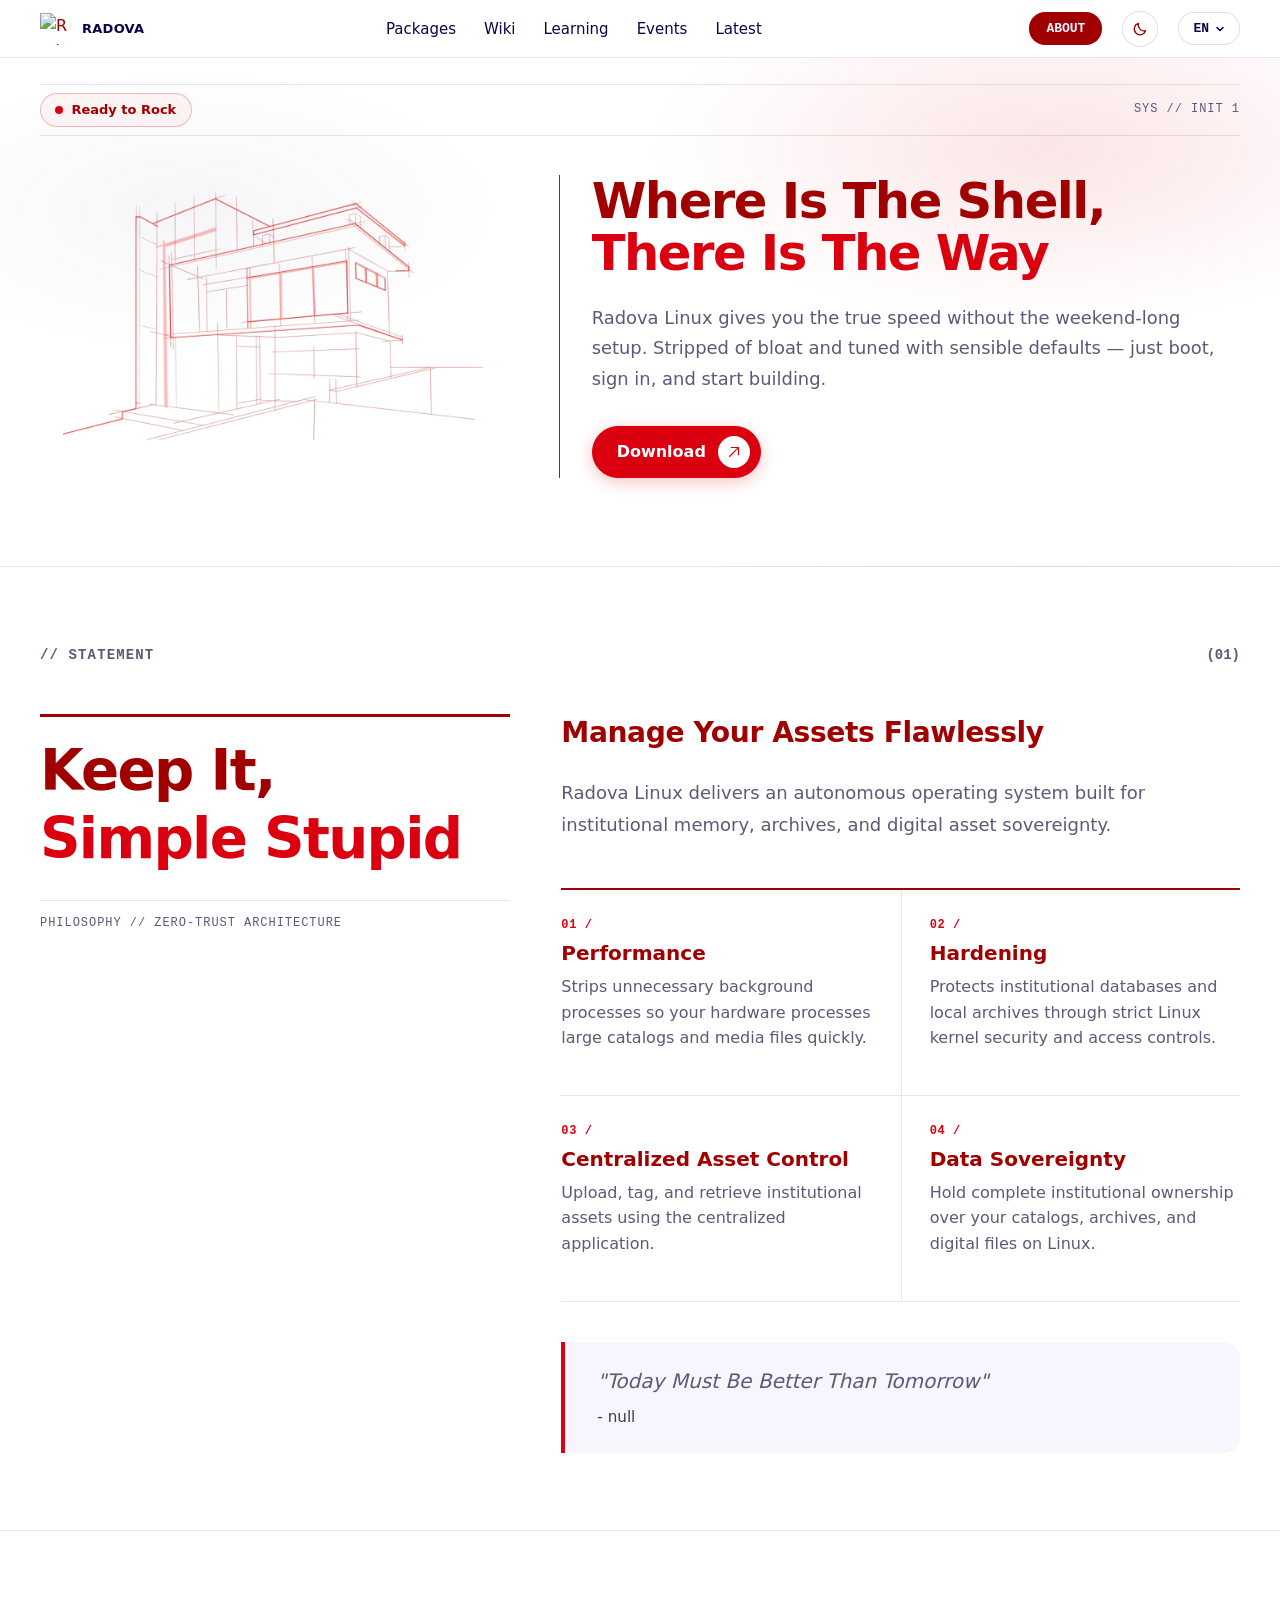
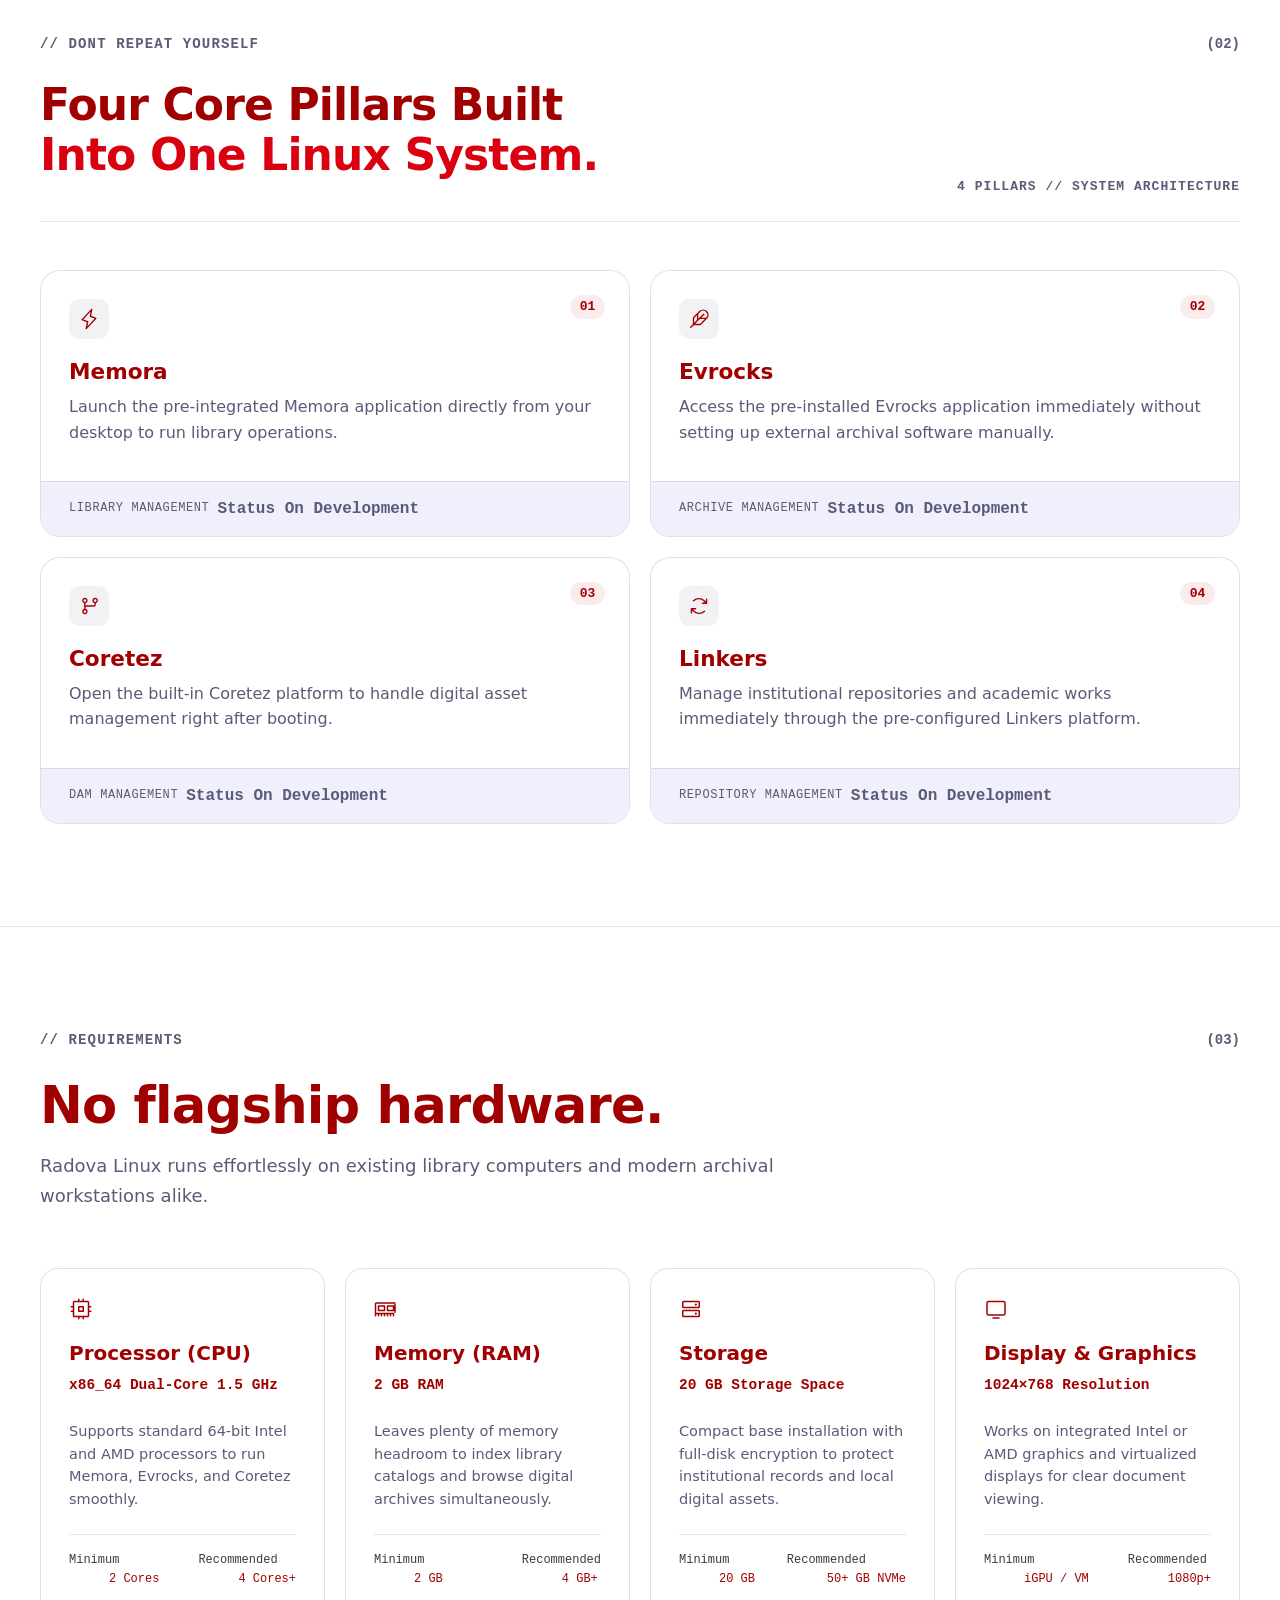
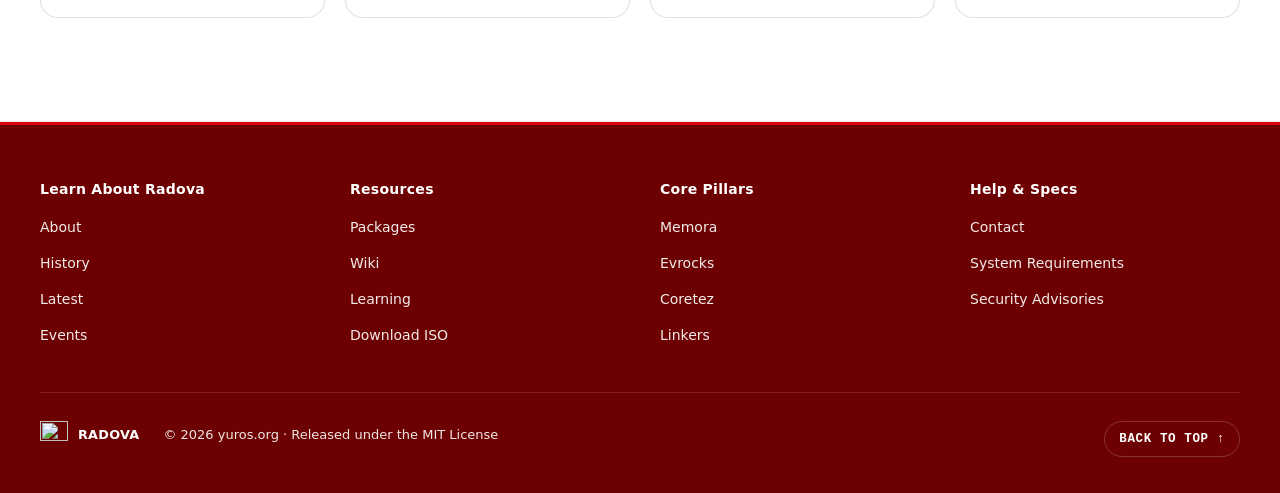
==== commit 67c861d2: "update" ====
--- a/index.html
+++ b/index.html
@@ -13,7 +13,7 @@
   <link rel="icon" type="image/png" href="assets/media/logo.png">
   <link rel="stylesheet" href="assets/css/pico.min.css" media="print" onload="this.media='all'">
 <noscript><link rel="stylesheet" href="assets/css/pico.min.css"></noscript>
-<style>/*radova-pico-shield*/html,:root{--pico-font-size:100%!important;font-size:100%!important}body>main{padding-block:0}section{margin-bottom:0}article{margin-bottom:0;padding:0;border-radius:0;background:transparent;box-shadow:none}button{background:none;border:0;padding:0;margin:0;color:inherit;font:inherit;box-shadow:none}:where(a:not([role=button])){text-decoration:none}:root{color-scheme:light;--font-heading:"Lato",system-ui,-apple-system,sans-serif;--font-body:"Roboto Variable",system-ui,-apple-system,sans-serif;--font-mono:ui-monospace,SFMono-Regular,Menlo,Consolas,monospace;--red-900:#A10000;--red-700:#BB080B;--red-600:#DB000F;--red-500:#FF0000;--navy-950:#0B0711;--navy-900:#0E0347;--navy-800:#150B52;--blue:#0035C6;--lavender:#F7F6FF;--white:#FFFFFF;--surface-page:#FFFFFF;--surface-card:#FFFFFF;--surface-subtle:#F7F6FF;--surface-dock:#F0EFFC;--surface-header:rgba(255,255,255,0.82);--text-primary:var(--red-900);--text-heading:var(--red-900);--text-muted:#5B5A78;--text-accent:var(--red-600);--border-line:rgba(14,3,71,0.10);--border-card:rgba(14,3,71,0.12);--container-max:100%;--pad-x:1rem;--pad-y:clamp(4rem,8vw,7rem)}:root[data-theme="dark"]{color-scheme:dark;--surface-page:#0B0711;--surface-card:#150B52;--surface-subtle:#150B52;--surface-dock:#0E0347;--surface-header:rgba(11,7,17,0.88);--text-primary:#FFFFFF;--text-heading:#FFFFFF;--text-muted:#C4C0D4;--text-accent:#FF6B74;--border-line:rgba(196,192,212,0.18);--border-card:rgba(196,192,212,0.16)}*,*::before,*::after{box-sizing:border-box}main>section{width:100%;padding-inline:max(var(--pad-x),calc((100% - var(--container-max)) / 2))}.site-footer{width:100%;padding-inline:max(var(--pad-x,1rem),calc((100% - var(--container-max,1200px)) / 2));box-sizing:border-box}.site-footer nav,.site-footer .footer-col{display:block}.site-footer .footer-links,.site-footer nav ul{display:flex;flex-direction:column;align-items:flex-start;margin:0;padding:0;list-style:none}.site-footer .footer-links li,.site-footer nav li{margin:0;padding:0;list-style:none}html{scroll-padding-block-start:5.5rem}html,body{max-width:100%;overflow-x:clip;margin:0;padding:0;background-color:var(--surface-page);color:var(--text-primary);font-family:var(--font-body);font-size:16px;line-height:1.6;-webkit-font-smoothing:antialiased}img{max-width:100%;height:auto}ul[class],ol[class],dl[class],figure,blockquote{margin:0;padding:0}ul[class],ol[class],ul[class] li,ol[class] li{list-style:none}p,h1,h2,h3,h4,dt,dd,article{min-width:0;overflow-wrap:break-word}h1,h2,h3,h4,h5,h6{font-family:var(--font-heading);color:var(--text-heading);margin:0 0 1rem;text-wrap:balance}h1{font-size:clamp(2.25rem,5vw,56px);font-weight:900;line-height:1.1;letter-spacing:-0.02em}h2{font-size:clamp(2rem,4vw,48px);font-weight:900;line-height:1.15;letter-spacing:-0.015em}h3{font-size:clamp(1.25rem,2.2vw,24px);font-weight:700;line-height:1.25}h1 span,h2 span{color:var(--text-accent)}p{font-family:var(--font-body);font-size:16px;line-height:1.65;color:var(--text-muted);margin:0 0 1rem}.lead{font-size:clamp(1.125rem,1.8vw,20px);line-height:1.6;color:var(--text-muted)}a{color:var(--text-heading);text-decoration:underline;text-underline-offset:0.2em}a:hover{color:var(--red-700)}:focus-visible{outline:2px solid var(--red-600);outline-offset:3px}.skip-link{position:absolute;top:-4rem;inset-inline-start:1rem;z-index:1000;padding:0.5rem 1rem;background:var(--red-900);color:var(--white);border-radius:999px;font-weight:600;text-decoration:none}.skip-link:focus{top:0.75rem}@media (min-width:576px){:root{--container-max:540px}}@media (min-width:768px){:root{--container-max:min(92vw,920px)}}@media (min-width:1024px){:root{--container-max:min(94vw,1080px)}}@media (min-width:1280px){:root{--container-max:1200px}}@media (min-width:1536px){:root{--container-max:1450px}}main>section{position:relative;padding-block:var(--pad-y);scroll-margin-top:5rem}body>main,main{margin:0;padding:0;counter-reset:section-counter}section[data-label]{counter-increment:section-counter}section[data-label]::before{content:"// " attr(data-label);display:block;font-family:var(--font-mono);font-size:14px;font-weight:600;text-transform:uppercase;letter-spacing:0.08em;color:var(--text-muted);margin-bottom:1.5rem}section[data-label]::after{content:"(" counter(section-counter,decimal-leading-zero) ")";position:absolute;top:var(--section-py,var(--pad-y));inset-inline-end:max(var(--pad-x),calc((100% - var(--container-max))/2));font-family:var(--font-mono);font-size:14px;font-weight:600;color:var(--text-muted);pointer-events:none}body>header.site-header,.site-header{position:sticky;top:0;z-index:100;min-height:48px;padding-block:0.65rem;gap:1.25rem;background:var(--surface-header);border-bottom:1px solid var(--border-line)}.brand-lockup{gap:0.625rem;flex-shrink:0}.brand-name{font-size:0.8rem;letter-spacing:0.02em;color:var(--navy-900)}:root[data-theme="dark"] .brand-name,:root[data-theme="dark"] .nav-list a{color:var(--white)}.brand-lockup-light .brand-name{color:var(--white)}.header-menu{display:flex;align-items:center;justify-content:space-between;flex:1;gap:1.5rem;margin-inline-start:1.5rem}.nav-list{gap:1.75rem}.nav-list a{font-family:var(--font-body);font-size:15px;font-weight:500;color:var(--navy-900)}.nav-list a:hover{color:var(--red-600)}.navbar{margin-inline-start:auto}.dropdown{display:inline-block}.dropdown-content{position:absolute;top:calc(100% + 18px);inset-inline-end:0;inset-inline-start:auto;background:var(--surface-card);min-width:250px;max-width:calc(100vw - 32px);border-radius:16px;box-shadow:0 16px 24px rgba(0,0,0,0.12);z-index:999;opacity:0;visibility:hidden;border:1px solid var(--border-card);overflow:hidden}.dropdown-content.active,.btn-navy.active~.dropdown-content,.dropdown:hover .dropdown-content,.dropdown:focus-within .dropdown-content{opacity:1;visibility:visible}.dropdown-content a,.dropdown-content button.d-content-back{display:flex;justify-content:space-between;align-items:center;gap:1rem;width:100%;margin:0;padding:1.1rem 1.5rem;background:transparent;color:var(--text-muted);font-family:var(--font-heading);font-weight:700;font-size:13px;text-transform:uppercase;letter-spacing:1px;text-decoration:none;text-align:start;border:none;border-bottom:1px solid var(--border-line);border-radius:0;cursor:pointer;white-space:nowrap}.dropdown-content :last-child{border-bottom:none}.dropdown-content a:hover,.dropdown-content a:focus,.dropdown-content button.d-content-back:hover,.dropdown-content button.d-content-back:focus{background-color:var(--red-600);color:var(--white)}.dropdown-content button.d-content-back{color:var(--text-heading)}.menu-arrow{position:absolute;top:100%;inset-inline-end:20px;inset-inline-start:auto;width:0;height:0;border-inline-start:10px solid transparent;border-inline-end:10px solid transparent;border-bottom:10px solid var(--border-card);z-index:1000;display:none;margin-top:8px}.btn-navy.active+.menu-arrow,.dropdown:hover .menu-arrow,.dropdown:focus-within .menu-arrow{display:block}@media (min-width:768px){.dropdown::after{content:"";position:absolute;top:100%;inset-inline-end:0;width:250px;height:24px;display:none}.dropdown:hover::after,.dropdown:focus-within::after{display:block}}button.btn-theme{width:36px;height:36px;min-height:36px;margin:0;margin-inline-start:auto;border-radius:999px;border:1.5px solid var(--border-card);background:var(--surface-card);color:var(--text-heading);cursor:pointer}button.btn-theme:hover{border-color:var(--red-600);color:var(--red-600);background:var(--surface-subtle)}button.btn-lang{width:auto;background-color:var(--surface-card);border:1.5px solid var(--border-card);color:var(--text-heading);font-size:13px;padding:0.5rem 0.9rem;border-radius:16px;cursor:pointer;line-height:normal}button.btn-lang:hover{border-color:var(--red-600);color:var(--red-600);background-color:var(--surface-subtle)}button.btn-theme+button.btn-lang{margin-inline-start:0}.nav-toggle{display:none;gap:5px;width:38px;height:38px;background:transparent;border:1px solid var(--border-line);border-radius:10px;cursor:pointer;flex-shrink:0}.nav-toggle:hover{background-color:rgba(14,3,71,0.05);border-color:var(--text-heading)}.nav-toggle span{display:block;width:18px;height:2px;background-color:var(--text-heading);border-radius:2px}.nav-toggle[aria-expanded="true"] span:nth-child(1){transform:translateY(7px) rotate(45deg)}.nav-toggle[aria-expanded="true"] span:nth-child(2){opacity:0}.nav-toggle[aria-expanded="true"] span:nth-child(3){transform:translateY(-7px) rotate(-45deg)}@media (min-width:768px){.header-menu{display:flex;align-items:center;flex:1;gap:2.9rem}.header-menu>nav:first-child{margin-inline:auto}.header-menu .navbar,button.btn-theme{margin-inline-start:0}}@media (max-width:767px){button.btn-theme,.nav-toggle{width:44px;height:44px;min-height:44px}.site-header{z-index:1000;flex-wrap:nowrap;background:var(--surface-page)}.nav-toggle{display:inline-flex;position:relative;z-index:1002}button.btn-lang{padding:0.45rem 0.75rem;position:relative;z-index:1002}.header-menu{overscroll-behavior:contain;display:none;position:fixed;inset:0;top:58px;z-index:999;flex-direction:column;align-items:stretch;justify-content:flex-start;width:100%;height:calc(100dvh - 58px);margin-inline-start:0;padding:0.75rem var(--pad-x) 2rem;background:var(--surface-page);border-top:1px solid var(--border-line);overflow-y:auto;gap:0.125rem}.header-menu.is-open{display:flex}.header-menu nav,.header-menu ul,.header-menu li{display:block;width:100%;margin:0;padding:0}.nav-list,.dropdown-content{display:flex;flex-direction:column;align-items:stretch;gap:0.125rem}.navbar{margin:0;padding:0;border-top:none}.navbar .btn-navy,.dropdown-content button.d-content-back,.menu-arrow,.dropdown:hover .menu-arrow,.dropdown:focus-within .menu-arrow{display:none}.dropdown-content{position:static;opacity:1;visibility:visible;transform:none;min-width:100%;max-width:100%;border:none;border-radius:0;box-shadow:none;background:transparent}.nav-list a,.dropdown-content a{display:flex;align-items:center;justify-content:flex-start;width:100%;margin:0;padding:0.55rem 0.75rem;color:var(--text-heading);font-family:var(--font-body);font-size:15.5px;font-weight:700;line-height:1.3;text-transform:none;letter-spacing:0;border:none;border-radius:10px}.nav-list a:hover,.nav-list a:focus,.dropdown-content a:hover,.dropdown-content a:focus{background-color:rgba(219,0,15,0.08);color:var(--red-600);border-radius:10px}}:root[data-theme="dark"] .dropdown-content{box-shadow:0 16px 36px rgba(0,0,0,0.45)}:root[data-theme="dark"] .dropdown-content a,:root[data-theme="dark"] .dropdown-content button.d-content-back{color:#FFFFFF}:root[data-theme="dark"] .dropdown-content a:hover,:root[data-theme="dark"] .dropdown-content button.d-content-back:hover,:root[data-theme="dark"] button.btn-theme:hover,:root[data-theme="dark"] button.btn-lang:hover{background-color:var(--navy-900);color:#FFFFFF}a.btn,button.btn{text-decoration:none;cursor:pointer;user-select:none}.btn{display:inline-flex;align-items:center;justify-content:center;width:auto;margin:0;height:48px;padding:0 1.5rem;border-radius:9999px;font-family:var(--font-body);font-size:16px;font-weight:500;line-height:1;white-space:nowrap;border:1.5px solid transparent}.btn-lg{height:52px;padding-inline:1.5rem;font-size:16px;font-weight:600}.btn-primary{background-color:var(--red-600);border-color:var(--red-600);color:var(--white);box-shadow:0 4px 16px rgba(219,0,15,0.24)}.btn-primary:hover{background-color:var(--red-700);border-color:var(--red-700);color:var(--white)}.btn-primary:active{background-color:var(--red-900);border-color:var(--red-900)}.btn-navy{display:inline-block;width:auto;margin:0;padding:0.5rem 1rem;background-color:var(--red-900);border:1px solid transparent;color:var(--lavender);font-size:13px;line-height:normal;border-radius:16px;cursor:pointer}.btn-navy:hover{background-color:rgba(14,3,71,0.05);color:var(--red-900)}.btn-navy.active{background-color:var(--red-900);color:var(--white)}.btn-arrow{padding-inline:1.5rem 0.625rem;gap:0.75rem}.btn-arrow::after{content:"";display:inline-block;width:32px;height:32px;border-radius:50%;flex-shrink:0;background:var(--white)}:root[data-theme="dark"] .btn-navy{background-color:var(--navy-800);border-color:rgba(196,192,212,0.28);color:var(--white)}:root[data-theme="dark"] .btn-navy:hover{background-color:var(--red-600);border-color:var(--red-600);color:var(--white)}.hero{background:radial-gradient(45% 50% at 82% 18%,rgba(219,0,15,0.10),transparent 70%),radial-gradient(35% 40% at 15% 30%,rgba(14,3,71,0.04),transparent 70%),var(--surface-page);padding-top:clamp(1rem,2vw,1.75rem);padding-bottom:clamp(3.5rem,7vw,5.5rem);border-bottom:1px solid var(--border-line)}.hero-spec-strip{border-top:1px solid var(--border-line);border-bottom:1px solid var(--border-line);padding-block:0.5rem;margin-bottom:clamp(1.5rem,3vw,2.5rem);gap:1rem}.hero-spec-strip::after{content:attr(data-sys);font-family:var(--font-mono);font-size:12px;color:var(--text-muted);text-transform:uppercase;letter-spacing:0.08em}.hero-chip{gap:0.5rem;padding:0.35rem 0.9rem;border-radius:999px;border:1px solid rgba(219,0,15,0.25);background:rgba(219,0,15,0.04);color:var(--text-heading);font-size:13px}.hero-chip::before{content:"";width:8px;height:8px;border-radius:50%;background:var(--red-600);flex-shrink:0}.hero-split{grid-template-columns:1fr;gap:2rem}.hero-split h1{font-family:var(--font-heading);font-size:clamp(1.85rem,4.8vw,3.25rem);font-weight:900;line-height:1.05;letter-spacing:-0.03em;color:var(--text-heading);margin:0 0 1.5rem;text-transform:capitalize}.hero-split h1 span{color:var(--text-accent)}.hero-lead{font-size:clamp(1rem,1.4vw,1.125rem);line-height:1.7;color:var(--text-muted);margin:0 0 2rem;max-width:60ch}.hero-actions{gap:1rem}@media (min-width:768px){.hero-split{grid-template-columns:repeat(12,1fr);gap:clamp(1.5rem,3.5vw,3.5rem);align-items:start}.hero-split-left{grid-column:1/6}.hero-split-right{grid-column:6/13;border-inline-start:1px solid var(--red-600);padding-inline-start:clamp(1.25rem,2.5vw,2.5rem)}}@media (min-width:1280px){.hero-split h1{font-size:3.1rem}}@media (min-width:1536px){.hero-split{gap:4rem}.hero-split h1{font-size:3.5rem}.hero-split-right{padding-inline-start:3rem}}:root[data-theme="dark"] .hero{background:radial-gradient(46% 52% at 82% 18%,rgba(219,0,15,0.16),transparent 72%),radial-gradient(38% 46% at 15% 32%,rgba(21,11,82,0.45),transparent 72%),var(--surface-page)}:root[data-theme="dark"] .hero-chip{background-color:rgba(219,0,15,0.14);border-color:rgba(219,0,15,0.45);color:var(--white)}.hero-media{aspect-ratio:16/9;overflow:hidden;border-radius:20px}.hero-media img{display:block;width:100%;height:100%;object-fit:cover}#manifesto{--section-py:clamp(3.5rem,6vw,5.5rem);border-bottom:1px solid var(--border-line);padding-block:var(--section-py)}#manifesto::before{margin-bottom:3rem}.manifesto-grid{grid-template-columns:1fr;gap:3rem}.manifesto-col-left{border-top:3px solid var(--red-900);padding-top:1.5rem}.manifesto-title{font-size:clamp(2.25rem,4.4vw,3.75rem);line-height:1.05;letter-spacing:-0.03em;text-transform:capitalize}.manifesto-title span{display:block;color:var(--text-accent);margin-top:0.15em}.manifesto-title::after{content:attr(data-sub);display:block;margin-top:2rem;font-family:var(--font-mono);font-size:12px;font-weight:400;letter-spacing:0.08em;color:var(--text-muted);padding-top:1rem;border-top:1px solid var(--border-line)}.manifesto-lead{font-size:clamp(1.375rem,2.2vw,2rem);line-height:1.38;margin-bottom:1.5rem;letter-spacing:-0.015em;text-transform:capitalize}.manifesto-deep{font-size:1.125rem;line-height:1.75;margin-bottom:3rem;max-width:62ch}.swiss-ledger{grid-template-columns:1fr;border-top:2px solid var(--red-900);border-bottom:1px solid var(--border-line)}article.ledger-item,.ledger-item{border-radius:0;background:transparent;box-shadow:none;border:0;padding-block:1.75rem;padding-inline:0 1.5rem}.ledger-item h3{font-size:1.25rem;line-height:1.3;margin:0 0 0.5rem}.ledger-item h3::before{content:attr(data-index);font-family:var(--font-mono);font-size:12px;font-weight:700;color:var(--text-accent);display:block;margin-bottom:0.4rem;letter-spacing:0.05em}.ledger-item:nth-child(1) h3::before{content:"01 /"}.ledger-item:nth-child(2) h3::before{content:"02 /"}.ledger-item:nth-child(3) h3::before{content:"03 /"}.ledger-item:nth-child(4) h3::before{content:"04 /"}.ledger-item p{font-size:1rem;line-height:1.6;text-align:start}.manifesto-quote{margin-top:2.5rem;background:var(--surface-subtle);border-inline-start:4px solid var(--red-600);padding:1.5rem 2rem;border-radius:0 16px 16px 0}[dir="rtl"] .manifesto-quote{border-radius:16px 0 0 16px}.manifesto-quote p{font-size:1.25rem;font-style:italic;line-height:1.5;margin-bottom:0.5rem;text-transform:capitalize}.manifesto-quote cite{font-family:var(--font-body);font-size:0.95rem;font-style:normal;font-weight:500}@media (max-width:767px){article.ledger-item:not(:first-child),.ledger-item:not(:first-child){border-top:1px solid var(--border-line)}}@media (min-width:768px){.swiss-ledger{grid-template-columns:repeat(2,1fr)}article.ledger-item:nth-child(2n),.ledger-item:nth-child(2n){border-inline-start:1px solid var(--border-line);padding-inline:1.75rem 0}article.ledger-item:nth-child(n+3),.ledger-item:nth-child(n+3){border-top:1px solid var(--border-line)}}@media (min-width:768px){.manifesto-grid{grid-template-columns:repeat(12,1fr);gap:clamp(1.75rem,4vw,4rem);align-items:start}.manifesto-col-left{grid-column:1/6;position:sticky;top:6.5rem}.manifesto-col-right{grid-column:6/13}}@media (min-width:1536px){.manifesto-grid{gap:4.5rem}}:root[data-theme="dark"] .manifesto-col-left,:root[data-theme="dark"] .swiss-ledger{border-top-color:var(--red-600)}:root[data-theme="dark"] .manifesto-quote{border:1px solid var(--border-card);border-inline-start:3px solid var(--red-600)}.lang-menu{position:relative;flex-shrink:0}.lang-menu button.btn-lang{margin:0;gap:0.375rem}.lang-menu button.btn-lang svg{transition:transform 0.2s ease}.lang-menu button.btn-lang[aria-expanded="true"] svg{transform:rotate(180deg)}.lang-menu .lang-list{position:absolute;top:calc(100% + 0.5rem);inset-inline-end:0;z-index:1003;display:block;min-width:11rem;margin:0;padding:0.375rem;list-style:none;background:var(--surface-card);border:1px solid var(--border-card);border-radius:16px;box-shadow:0 12px 30px rgba(14,3,71,0.12)}.lang-menu .lang-list[hidden]{display:none}.lang-menu .lang-list li{margin:0;padding:0;list-style:none}.lang-menu .lang-list a{display:block;width:100%;margin:0;padding:0.55rem 0.75rem;border:0;border-radius:10px;background:none;color:var(--navy-900);text-decoration:none;font:inherit;font-family:var(--font-body);font-size:14px;font-weight:500;line-height:1.4;text-align:start;cursor:pointer}:root[data-theme="dark"] .lang-menu .lang-list a{color:var(--white)}.lang-menu .lang-list a:hover,.lang-menu .lang-list a:focus-visible{background:var(--surface-subtle)}.lang-menu .lang-list a[aria-current="true"]{color:var(--text-heading);font-weight:700}.lang-menu .lang-list a[aria-current="true"]::after{content:"\2713" / "";float:inline-end;color:var(--text-accent)}@media (max-width:767px){.lang-menu{z-index:1002}}[dir="rtl"] *{letter-spacing:normal!important}[dir="rtl"] .btn-arrow::after{transform:scaleX(-1)}[dir="rtl"] .btn-arrow:hover::after{transform:translateX(-10px) scaleX(-1)}:root{--ic-arrow-red:url("data:image/svg+xml,%3Csvg%20xmlns%3D%22http%3A%2F%2Fwww.w3.org%2F2000%2Fsvg%22%20viewBox%3D%220%200%20256%20256%22%20fill%3D%22%23DB000F%22%3E%3Cpath%20d%3D%22M200%2C64V168a8%2C8%2C0%2C0%2C1-16%2C0V83.31L69.66%2C197.66a8%2C8%2C0%2C0%2C1-11.32-11.32L172.69%2C72H88a8%2C8%2C0%2C0%2C1%2C0-16H192A8%2C8%2C0%2C0%2C1%2C200%2C64Z%22%2F%3E%3C%2Fsvg%3E");--ic-arrows-clockwise:url("data:image/svg+xml,%3Csvg%20xmlns%3D%22http%3A%2F%2Fwww.w3.org%2F2000%2Fsvg%22%20viewBox%3D%220%200%20256%20256%22%20fill%3D%22currentColor%22%3E%3Cpath%20d%3D%22M224%2C48V96a8%2C8%2C0%2C0%2C1-8%2C8H168a8%2C8%2C0%2C0%2C1%2C0-16h28.69L182.06%2C73.37a79.56%2C79.56%2C0%2C0%2C0-56.13-23.43h-.45A79.52%2C79.52%2C0%2C0%2C0%2C69.59%2C72.71%2C8%2C8%2C0%2C0%2C1%2C58.41%2C61.27a96%2C96%2C0%2C0%2C1%2C135%2C.79L208%2C76.69V48a8%2C8%2C0%2C0%2C1%2C16%2C0ZM186.41%2C183.29a80%2C80%2C0%2C0%2C1-112.47-.66L59.31%2C168H88a8%2C8%2C0%2C0%2C0%2C0-16H40a8%2C8%2C0%2C0%2C0-8%2C8v48a8%2C8%2C0%2C0%2C0%2C16%2C0V179.31l14.63%2C14.63A95.43%2C95.43%2C0%2C0%2C0%2C130%2C222.06h.53a95.36%2C95.36%2C0%2C0%2C0%2C67.07-27.33%2C8%2C8%2C0%2C0%2C0-11.18-11.44Z%22%2F%3E%3C%2Fsvg%3E");--ic-cpu:url("data:image/svg+xml,%3Csvg%20xmlns%3D%22http%3A%2F%2Fwww.w3.org%2F2000%2Fsvg%22%20viewBox%3D%220%200%20256%20256%22%20fill%3D%22currentColor%22%3E%3Cpath%20d%3D%22M152%2C96H104a8%2C8%2C0%2C0%2C0-8%2C8v48a8%2C8%2C0%2C0%2C0%2C8%2C8h48a8%2C8%2C0%2C0%2C0%2C8-8V104A8%2C8%2C0%2C0%2C0%2C152%2C96Zm-8%2C48H112V112h32Zm88%2C0H216V112h16a8%2C8%2C0%2C0%2C0%2C0-16H216V56a16%2C16%2C0%2C0%2C0-16-16H160V24a8%2C8%2C0%2C0%2C0-16%2C0V40H112V24a8%2C8%2C0%2C0%2C0-16%2C0V40H56A16%2C16%2C0%2C0%2C0%2C40%2C56V96H24a8%2C8%2C0%2C0%2C0%2C0%2C16H40v32H24a8%2C8%2C0%2C0%2C0%2C0%2C16H40v40a16%2C16%2C0%2C0%2C0%2C16%2C16H96v16a8%2C8%2C0%2C0%2C0%2C16%2C0V216h32v16a8%2C8%2C0%2C0%2C0%2C16%2C0V216h40a16%2C16%2C0%2C0%2C0%2C16-16V160h16a8%2C8%2C0%2C0%2C0%2C0-16Zm-32%2C56H56V56H200v95.87s0%2C.09%2C0%2C.13%2C0%2C.09%2C0%2C.13V200Z%22%2F%3E%3C%2Fsvg%3E");--ic-feather:url("data:image/svg+xml,%3Csvg%20xmlns%3D%22http%3A%2F%2Fwww.w3.org%2F2000%2Fsvg%22%20viewBox%3D%220%200%20256%20256%22%20fill%3D%22currentColor%22%3E%3Cpath%20d%3D%22M221.28%2C34.75a64%2C64%2C0%2C0%2C0-90.49%2C0L60.69%2C104A15.9%2C15.9%2C0%2C0%2C0%2C56%2C115.31v73.38L26.34%2C218.34a8%2C8%2C0%2C0%2C0%2C11.32%2C11.32L67.32%2C200H140.7A15.92%2C15.92%2C0%2C0%2C0%2C152%2C195.32l0%2C0%2C69.23-70A64%2C64%2C0%2C0%2C0%2C221.28%2C34.75ZM142.07%2C46.06A48%2C48%2C0%2C0%2C1%2C211.79%2C112H155.33l34.35-34.34a8%2C8%2C0%2C0%2C0-11.32-11.32L120%2C124.69V67.87ZM72%2C115.35l32-31.67v57l-32%2C32ZM140.7%2C184H83.32l56-56h56.74Z%22%2F%3E%3C%2Fsvg%3E");--ic-git-branch:url("data:image/svg+xml,%3Csvg%20xmlns%3D%22http%3A%2F%2Fwww.w3.org%2F2000%2Fsvg%22%20viewBox%3D%220%200%20256%20256%22%20fill%3D%22currentColor%22%3E%3Cpath%20d%3D%22M232%2C64a32%2C32%2C0%2C1%2C0-40%2C31v17a8%2C8%2C0%2C0%2C1-8%2C8H96a23.84%2C23.84%2C0%2C0%2C0-8%2C1.38V95a32%2C32%2C0%2C1%2C0-16%2C0v66a32%2C32%2C0%2C1%2C0%2C16%2C0V144a8%2C8%2C0%2C0%2C1%2C8-8h88a24%2C24%2C0%2C0%2C0%2C24-24V95A32.06%2C32.06%2C0%2C0%2C0%2C232%2C64ZM64%2C64A16%2C16%2C0%2C1%2C1%2C80%2C80%2C16%2C16%2C0%2C0%2C1%2C64%2C64ZM96%2C192a16%2C16%2C0%2C1%2C1-16-16A16%2C16%2C0%2C0%2C1%2C96%2C192ZM200%2C80a16%2C16%2C0%2C1%2C1%2C16-16A16%2C16%2C0%2C0%2C1%2C200%2C80Z%22%2F%3E%3C%2Fsvg%3E");--ic-hard-drives:url("data:image/svg+xml,%3Csvg%20xmlns%3D%22http%3A%2F%2Fwww.w3.org%2F2000%2Fsvg%22%20viewBox%3D%220%200%20256%20256%22%20fill%3D%22currentColor%22%3E%3Cpath%20d%3D%22M208%2C136H48a16%2C16%2C0%2C0%2C0-16%2C16v48a16%2C16%2C0%2C0%2C0%2C16%2C16H208a16%2C16%2C0%2C0%2C0%2C16-16V152A16%2C16%2C0%2C0%2C0%2C208%2C136Zm0%2C64H48V152H208v48Zm0-160H48A16%2C16%2C0%2C0%2C0%2C32%2C56v48a16%2C16%2C0%2C0%2C0%2C16%2C16H208a16%2C16%2C0%2C0%2C0%2C16-16V56A16%2C16%2C0%2C0%2C0%2C208%2C40Zm0%2C64H48V56H208v48ZM192%2C80a12%2C12%2C0%2C1%2C1-12-12A12%2C12%2C0%2C0%2C1%2C192%2C80Zm0%2C96a12%2C12%2C0%2C1%2C1-12-12A12%2C12%2C0%2C0%2C1%2C192%2C176Z%22%2F%3E%3C%2Fsvg%3E");--ic-lightning:url("data:image/svg+xml,%3Csvg%20xmlns%3D%22http%3A%2F%2Fwww.w3.org%2F2000%2Fsvg%22%20viewBox%3D%220%200%20256%20256%22%20fill%3D%22currentColor%22%3E%3Cpath%20d%3D%22M215.79%2C118.17a8%2C8%2C0%2C0%2C0-5-5.66L153.18%2C90.9l14.66-73.33a8%2C8%2C0%2C0%2C0-13.69-7l-112%2C120a8%2C8%2C0%2C0%2C0%2C3%2C13l57.63%2C21.61L88.16%2C238.43a8%2C8%2C0%2C0%2C0%2C13.69%2C7l112-120A8%2C8%2C0%2C0%2C0%2C215.79%2C118.17ZM109.37%2C214l10.47-52.38a8%2C8%2C0%2C0%2C0-5-9.06L62%2C132.71l84.62-90.66L136.16%2C94.43a8%2C8%2C0%2C0%2C0%2C5%2C9.06l52.8%2C19.8Z%22%2F%3E%3C%2Fsvg%3E");--ic-memory:url("data:image/svg+xml,%3Csvg%20xmlns%3D%22http%3A%2F%2Fwww.w3.org%2F2000%2Fsvg%22%20viewBox%3D%220%200%20256%20256%22%20fill%3D%22currentColor%22%3E%3Cpath%20d%3D%22M232%2C56H24A16%2C16%2C0%2C0%2C0%2C8%2C72V200a8%2C8%2C0%2C0%2C0%2C16%2C0V184H40v16a8%2C8%2C0%2C0%2C0%2C16%2C0V184H72v16a8%2C8%2C0%2C0%2C0%2C16%2C0V184h16v16a8%2C8%2C0%2C0%2C0%2C16%2C0V184h16v16a8%2C8%2C0%2C0%2C0%2C16%2C0V184h16v16a8%2C8%2C0%2C0%2C0%2C16%2C0V184h16v16a8%2C8%2C0%2C0%2C0%2C16%2C0V72A16%2C16%2C0%2C0%2C0%2C232%2C56ZM24%2C72H232v96H24Zm88%2C80a8%2C8%2C0%2C0%2C0%2C8-8V96a8%2C8%2C0%2C0%2C0-8-8H48a8%2C8%2C0%2C0%2C0-8%2C8v48a8%2C8%2C0%2C0%2C0%2C8%2C8ZM56%2C104h48v32H56Zm88%2C48h64a8%2C8%2C0%2C0%2C0%2C8-8V96a8%2C8%2C0%2C0%2C0-8-8H144a8%2C8%2C0%2C0%2C0-8%2C8v48A8%2C8%2C0%2C0%2C0%2C144%2C152Zm8-48h48v32H152Z%22%2F%3E%3C%2Fsvg%3E");--ic-monitor:url("data:image/svg+xml,%3Csvg%20xmlns%3D%22http%3A%2F%2Fwww.w3.org%2F2000%2Fsvg%22%20viewBox%3D%220%200%20256%20256%22%20fill%3D%22currentColor%22%3E%3Cpath%20d%3D%22M208%2C40H48A24%2C24%2C0%2C0%2C0%2C24%2C64V176a24%2C24%2C0%2C0%2C0%2C24%2C24H208a24%2C24%2C0%2C0%2C0%2C24-24V64A24%2C24%2C0%2C0%2C0%2C208%2C40Zm8%2C136a8%2C8%2C0%2C0%2C1-8%2C8H48a8%2C8%2C0%2C0%2C1-8-8V64a8%2C8%2C0%2C0%2C1%2C8-8H208a8%2C8%2C0%2C0%2C1%2C8%2C8Zm-48%2C48a8%2C8%2C0%2C0%2C1-8%2C8H96a8%2C8%2C0%2C0%2C1%2C0-16h64A8%2C8%2C0%2C0%2C1%2C168%2C224Z%22%2F%3E%3C%2Fsvg%3E")}.btn-arrow::after{background:var(--white) var(--ic-arrow-red) center/18px 18px no-repeat}.card-icon-wrap{width:40px;height:40px;border-radius:10px;background:rgba(14,3,71,0.05);margin-bottom:1.25rem}.icon-phosphor{display:inline-block;width:22px;height:22px;background-color:var(--red-900)}.icon-lightning{-webkit-mask:var(--ic-lightning) center/contain no-repeat;mask:var(--ic-lightning) center/contain no-repeat}.icon-feather{-webkit-mask:var(--ic-feather) center/contain no-repeat;mask:var(--ic-feather) center/contain no-repeat}.icon-git-branch{-webkit-mask:var(--ic-git-branch) center/contain no-repeat;mask:var(--ic-git-branch) center/contain no-repeat}.icon-arrows-clockwise{-webkit-mask:var(--ic-arrows-clockwise) center/contain no-repeat;mask:var(--ic-arrows-clockwise) center/contain no-repeat}.card-zone-body{padding:1.75rem 1.75rem 1.25rem}.card-index-pill{font-size:13px;color:var(--red-900);background:rgba(219,0,15,0.08);padding:0.25rem 0.6rem;border-radius:99px;position:absolute;top:1.5rem;inset-inline-end:1.5rem;line-height:1.2}.card-zone-body h3{font-size:1.35rem;line-height:1.25;margin:0 0 0.5rem}.card-zone-body p{font-size:1rem;line-height:1.6}.card-dock{background:var(--surface-dock);border-top:1px solid var(--border-line);padding:0.85rem 1.75rem;font-size:13px;color:var(--text-heading)}.card-dock .mini-ui{gap:1rem;font-family:var(--font-mono)}.card-dock .mini-row{gap:0.5rem}.card-dock .mini-k{font-size:12px;letter-spacing:0.05em}.card-dock .mini-v{color:inherit}:root[data-theme="dark"] .card-index-pill{background-color:rgba(219,0,15,0.18);color:var(--white)}:root[data-theme="dark"] .card-icon-wrap{background-color:var(--navy-900);border:1px solid var(--border-line)}#fitur{border-bottom:1px solid var(--border-line)}#spesifikasi{border-bottom:1px solid var(--border-line)}.section-center{text-align:start;font-size:clamp(2.25rem,4vw,3.25rem);line-height:1.15;margin-bottom:1rem}.section-lead{font-size:1.125rem;line-height:1.7;max-width:65ch;margin-bottom:3.5rem}.specs-grid{grid-template-columns:1fr;gap:1.25rem}@media (min-width:576px){.specs-grid{grid-template-columns:repeat(2,1fr)}}@media (min-width:1024px){.specs-grid{grid-template-columns:repeat(4,1fr)}}.d-flex{display:flex}.d-inline-flex{display:inline-flex}.d-grid{display:grid}.d-block{display:block}.flex-col{flex-direction:column}.flex-wrap{flex-wrap:wrap}.items-center{align-items:center}.justify-between{justify-content:space-between}.justify-center{justify-content:center}.m-0{margin:0}.p-0{padding:0}.rel{position:relative}.w-full{width:100%}.shrink-0{flex-shrink:0}.min-w-0{min-width:0}.font-heading{font-family:var(--font-heading)}.font-mono{font-family:var(--font-mono)}.fw-700{font-weight:700}.fw-900{font-weight:900}.uppercase{text-transform:uppercase}.no-underline{text-decoration:none}.text-heading{color:var(--text-heading)}.text-muted{color:var(--text-muted)}.bg-page{background:var(--surface-page)}.items-start{align-items:flex-start}.items-end{align-items:flex-end}.mt-auto{margin-top:auto}.text-white{color:var(--white)}@media (prefers-reduced-motion:reduce){*,::before,::after{animation-duration:0.01ms!important;animation-iteration-count:1!important;transition-duration:0.01ms!important;scroll-behavior:auto!important}}html{scroll-padding-block-start:5.5rem}body>header.site-header,.site-header{margin:0;padding-block:10px;padding-inline:max(16px,calc((100% - var(--container-max,var(--radova-max-width,100%))) / 2));gap:20px;min-height:58px;box-sizing:border-box}.site-header .brand-lockup{display:inline-flex;align-items:center;gap:10px;margin:0;padding:0;text-decoration:none;flex-shrink:0}.site-header .brand-name{font-family:"Lato",system-ui,-apple-system,sans-serif;font-size:13px;font-weight:900;line-height:1.2;letter-spacing:0.02em;text-transform:uppercase;color:#0E0347}.site-header .nav-list,.site-header ul.nav-list{display:flex;align-items:center;gap:28px;margin:0;padding:0;list-style:none}.site-header .nav-list li{margin:0;padding:0;list-style:none}.site-header .nav-list a{display:inline-flex;align-items:center;padding:6px 0;margin:0;font-family:"Roboto Variable",system-ui,-apple-system,sans-serif;font-size:15px;font-weight:500;line-height:1.2;color:#0E0347;text-decoration:none}.site-header .nav-list a[aria-current="page"]{font-weight:700}.site-header button{margin:0}.site-header .btn-theme{width:36px;height:36px;padding:0;display:inline-flex;align-items:center;justify-content:center;flex-shrink:0}.site-header .btn-navy,.site-header #about-menu-btn.btn-navy{display:inline-flex;align-items:center;justify-content:center;gap:6px;margin:0;font-family:ui-monospace,SFMono-Regular,Menlo,Consolas,monospace;font-size:13px;font-weight:700;line-height:1.2;text-transform:uppercase;padding:8px 16px;border-radius:16px;background-color:#A10000;color:#F7F6FF}.site-header button.btn-lang{display:inline-flex;align-items:center;justify-content:center;margin:0;font-family:ui-monospace,SFMono-Regular,Menlo,Consolas,monospace;font-size:13px;font-weight:700;line-height:1.2;text-transform:uppercase;padding:8px 14px;border-radius:16px;color:#0E0347}@media (min-width:768px){.site-header .header-menu{display:flex;align-items:center;flex:1;gap:46px;margin:0;margin-inline-start:0}.site-header .header-menu>nav:first-child{margin-inline:auto}.site-header .navbar{margin:0;margin-inline-start:0}}:root[data-theme="dark"] .site-header .brand-name,:root[data-theme="dark"] .site-header .nav-list a{color:#FFFFFF}:root[data-theme="dark"] .site-header .btn-navy,:root[data-theme="dark"] .site-header #about-menu-btn.btn-navy,:root[data-theme="dark"] .site-header button.btn-lang{background-color:#150B52;color:#FFFFFF;border-color:rgba(196,192,212,0.28)}@media (max-width:767px){.site-header .nav-list{flex-direction:column;align-items:stretch;gap:6px}.site-header button.btn-lang{padding:7px 12px}.site-header .nav-list a{font-size:15.5px;font-weight:700;padding:9px 12px;min-height:44px}}@media (prefers-reduced-motion:reduce){*,*::before,*::after{animation-duration:0.01ms!important;animation-iteration-count:1!important;transition-duration:0.01ms!important;scroll-behavior:auto!important}}</style>
+<style>/*radova-pico-shield*/html,:root{--pico-font-size:100%!important;font-size:100%!important}body>main{padding-block:0}section{margin-bottom:0}article{margin-bottom:0;padding:0;border-radius:0;background:transparent;box-shadow:none}button{background:none;border:0;padding:0;margin:0;color:inherit;font:inherit;box-shadow:none}:where(a:not([role=button])){text-decoration:none}:root{color-scheme:light;--font-heading:"Lato",system-ui,-apple-system,sans-serif;--font-body:"Roboto Variable",system-ui,-apple-system,sans-serif;--font-mono:ui-monospace,SFMono-Regular,Menlo,Consolas,monospace;--red-900:#A10000;--red-700:#BB080B;--red-600:#DB000F;--red-500:#FF0000;--navy-950:#0B0711;--navy-900:#0E0347;--navy-800:#150B52;--blue:#0035C6;--lavender:#F7F6FF;--white:#FFFFFF;--surface-page:#FFFFFF;--surface-card:#FFFFFF;--surface-subtle:#F7F6FF;--surface-dock:#F0EFFC;--surface-header:rgba(255,255,255,0.82);--text-primary:var(--red-900);--text-heading:var(--red-900);--text-muted:#5B5A78;--text-accent:var(--red-600);--border-line:rgba(14,3,71,0.10);--border-card:rgba(14,3,71,0.12);--container-max:100%;--pad-x:1rem;--pad-y:clamp(4rem,8vw,7rem)}:root[data-theme="dark"]{color-scheme:dark;--surface-page:#0B0711;--surface-card:#150B52;--surface-subtle:#150B52;--surface-dock:#0E0347;--surface-header:rgba(11,7,17,0.88);--text-primary:#FFFFFF;--text-heading:#FFFFFF;--text-muted:#C4C0D4;--text-accent:#FF6B74;--border-line:rgba(196,192,212,0.18);--border-card:rgba(196,192,212,0.16)}*,*::before,*::after{box-sizing:border-box}main>section{width:100%;padding-inline:max(var(--pad-x),calc((100% - var(--container-max)) / 2))}.site-footer{width:100%;padding-inline:max(var(--pad-x,1rem),calc((100% - var(--container-max,1200px)) / 2));box-sizing:border-box}.site-footer nav,.site-footer .footer-col{display:block}.site-footer .footer-links,.site-footer nav ul{display:flex;flex-direction:column;align-items:flex-start;margin:0;padding:0;list-style:none}.site-footer .footer-links li,.site-footer nav li{margin:0;padding:0;list-style:none}body>footer.site-footer,.site-footer{padding-block:56px 36px;padding-inline:max(var(--pad-x,1rem),calc((100% - var(--container-max,1200px)) / 2))}.site-footer .footer-grid{gap:36px 32px;padding-bottom:44px}@media (min-width:1024px){.site-footer .footer-grid{gap:40px}}@media (min-width:1536px){.site-footer .footer-grid{gap:48px}}.site-footer .footer-heading{font-size:14px;line-height:1.25;margin:0 0 16px}.site-footer .footer-links{gap:10px}.site-footer .footer-links a{font-size:14px;line-height:1.4}.site-footer .footer-bottom{gap:20px;padding-top:28px}.site-footer .footer-brand-bar{gap:12px 24px}.site-footer .footer-copy{font-size:13px}.site-footer .footer-top{font-size:12.5px;padding:7px 14px}html{scroll-padding-block-start:5.5rem}html,body{max-width:100%;overflow-x:clip;margin:0;padding:0;background-color:var(--surface-page);color:var(--text-primary);font-family:var(--font-body);font-size:16px;line-height:1.6;-webkit-font-smoothing:antialiased}img{max-width:100%;height:auto}ul[class],ol[class],dl[class],figure,blockquote{margin:0;padding:0}ul[class],ol[class],ul[class] li,ol[class] li{list-style:none}p,h1,h2,h3,h4,dt,dd,article{min-width:0;overflow-wrap:break-word}h1,h2,h3,h4,h5,h6{font-family:var(--font-heading);color:var(--text-heading);margin:0 0 1rem;text-wrap:balance}h1{font-size:clamp(2.25rem,5vw,56px);font-weight:900;line-height:1.1;letter-spacing:-0.02em}h2{font-size:clamp(2rem,4vw,48px);font-weight:900;line-height:1.15;letter-spacing:-0.015em}h3{font-size:clamp(1.25rem,2.2vw,24px);font-weight:700;line-height:1.25}h1 span,h2 span{color:var(--text-accent)}p{font-family:var(--font-body);font-size:16px;line-height:1.65;color:var(--text-muted);margin:0 0 1rem}.lead{font-size:clamp(1.125rem,1.8vw,20px);line-height:1.6;color:var(--text-muted)}a{color:var(--text-heading);text-decoration:underline;text-underline-offset:0.2em}a:hover{color:var(--red-700)}:focus-visible{outline:2px solid var(--red-600);outline-offset:3px}.skip-link{position:absolute;top:-4rem;inset-inline-start:1rem;z-index:1000;padding:0.5rem 1rem;background:var(--red-900);color:var(--white);border-radius:999px;font-weight:600;text-decoration:none}.skip-link:focus{top:0.75rem}@media (min-width:576px){:root{--container-max:540px}}@media (min-width:768px){:root{--container-max:min(92vw,920px)}}@media (min-width:1024px){:root{--container-max:min(94vw,1080px)}}@media (min-width:1280px){:root{--container-max:1200px}}@media (min-width:1536px){:root{--container-max:1450px}}main>section{position:relative;padding-block:var(--pad-y);scroll-margin-top:5rem}body>main,main{margin:0;padding:0;counter-reset:section-counter}section[data-label]{counter-increment:section-counter}section[data-label]::before{content:"// " attr(data-label);display:block;font-family:var(--font-mono);font-size:14px;font-weight:600;text-transform:uppercase;letter-spacing:0.08em;color:var(--text-muted);margin-bottom:1.5rem}section[data-label]::after{content:"(" counter(section-counter,decimal-leading-zero) ")";position:absolute;top:var(--section-py,var(--pad-y));inset-inline-end:max(var(--pad-x),calc((100% - var(--container-max))/2));font-family:var(--font-mono);font-size:14px;font-weight:600;color:var(--text-muted);pointer-events:none}body>header.site-header,.site-header{position:sticky;top:0;z-index:100;min-height:48px;padding-block:0.65rem;gap:1.25rem;background:var(--surface-header);border-bottom:1px solid var(--border-line)}.brand-lockup{gap:0.625rem;flex-shrink:0}.brand-name{font-size:0.8rem;letter-spacing:0.02em;color:var(--navy-900)}:root[data-theme="dark"] .brand-name,:root[data-theme="dark"] .nav-list a{color:var(--white)}.brand-lockup-light .brand-name{color:var(--white)}.header-menu{display:flex;align-items:center;justify-content:space-between;flex:1;gap:1.5rem;margin-inline-start:1.5rem}.nav-list{gap:1.75rem}.nav-list a{font-family:var(--font-body);font-size:15px;font-weight:500;color:var(--navy-900)}.nav-list a:hover{color:var(--red-600)}.navbar{margin-inline-start:auto}.dropdown{display:inline-block}.dropdown-content{position:absolute;top:calc(100% + 18px);inset-inline-end:0;inset-inline-start:auto;background:var(--surface-card);min-width:250px;max-width:calc(100vw - 32px);border-radius:16px;box-shadow:0 16px 24px rgba(0,0,0,0.12);z-index:999;opacity:0;visibility:hidden;border:1px solid var(--border-card);overflow:hidden}.dropdown-content.active,.btn-navy.active~.dropdown-content,.dropdown:hover .dropdown-content,.dropdown:focus-within .dropdown-content{opacity:1;visibility:visible}.dropdown-content a,.dropdown-content button.d-content-back{display:flex;justify-content:space-between;align-items:center;gap:1rem;width:100%;margin:0;padding:1.1rem 1.5rem;background:transparent;color:var(--text-muted);font-family:var(--font-heading);font-weight:700;font-size:13px;text-transform:uppercase;letter-spacing:1px;text-decoration:none;text-align:start;border:none;border-bottom:1px solid var(--border-line);border-radius:0;cursor:pointer;white-space:nowrap}.dropdown-content :last-child{border-bottom:none}.dropdown-content a:hover,.dropdown-content a:focus,.dropdown-content button.d-content-back:hover,.dropdown-content button.d-content-back:focus{background-color:var(--red-600);color:var(--white)}.dropdown-content button.d-content-back{color:var(--text-heading)}.menu-arrow{position:absolute;top:100%;inset-inline-end:20px;inset-inline-start:auto;width:0;height:0;border-inline-start:10px solid transparent;border-inline-end:10px solid transparent;border-bottom:10px solid var(--border-card);z-index:1000;display:none;margin-top:8px}.btn-navy.active+.menu-arrow,.dropdown:hover .menu-arrow,.dropdown:focus-within .menu-arrow{display:block}@media (min-width:768px){.dropdown::after{content:"";position:absolute;top:100%;inset-inline-end:0;width:250px;height:24px;display:none}.dropdown:hover::after,.dropdown:focus-within::after{display:block}}button.btn-theme{width:36px;height:36px;min-height:36px;margin:0;margin-inline-start:auto;border-radius:999px;border:1.5px solid var(--border-card);background:var(--surface-card);color:var(--text-heading);cursor:pointer}button.btn-theme:hover{border-color:var(--red-600);color:var(--red-600);background:var(--surface-subtle)}button.btn-lang{width:auto;background-color:var(--surface-card);border:1.5px solid var(--border-card);color:var(--text-heading);font-size:13px;padding:0.5rem 0.9rem;border-radius:16px;cursor:pointer;line-height:normal}button.btn-lang:hover{border-color:var(--red-600);color:var(--red-600);background-color:var(--surface-subtle)}button.btn-theme+button.btn-lang{margin-inline-start:0}.nav-toggle{display:none;gap:5px;width:38px;height:38px;background:transparent;border:1px solid var(--border-line);border-radius:10px;cursor:pointer;flex-shrink:0}.nav-toggle:hover{background-color:rgba(14,3,71,0.05);border-color:var(--text-heading)}.nav-toggle span{display:block;width:18px;height:2px;background-color:var(--text-heading);border-radius:2px}.nav-toggle[aria-expanded="true"] span:nth-child(1){transform:translateY(7px) rotate(45deg)}.nav-toggle[aria-expanded="true"] span:nth-child(2){opacity:0}.nav-toggle[aria-expanded="true"] span:nth-child(3){transform:translateY(-7px) rotate(-45deg)}@media (min-width:768px){.header-menu{display:flex;align-items:center;flex:1;gap:2.9rem}.header-menu>nav:first-child{margin-inline:auto}.header-menu .navbar,button.btn-theme{margin-inline-start:0}}@media (max-width:767px){button.btn-theme,.nav-toggle{width:44px;height:44px;min-height:44px}.site-header{z-index:1000;flex-wrap:nowrap;background:var(--surface-page)}.nav-toggle{display:inline-flex;position:relative;z-index:1002}button.btn-lang{padding:0.45rem 0.75rem;position:relative;z-index:1002}.header-menu{overscroll-behavior:contain;display:none;position:fixed;inset:0;top:58px;z-index:999;flex-direction:column;align-items:stretch;justify-content:flex-start;width:100%;height:calc(100dvh - 58px);margin-inline-start:0;padding:0.75rem var(--pad-x) 2rem;background:var(--surface-page);border-top:1px solid var(--border-line);overflow-y:auto;gap:0.125rem}.header-menu.is-open{display:flex}.header-menu nav,.header-menu ul,.header-menu li{display:block;width:100%;margin:0;padding:0}.nav-list,.dropdown-content{display:flex;flex-direction:column;align-items:stretch;gap:0.125rem}.navbar{margin:0;padding:0;border-top:none}.navbar .btn-navy,.dropdown-content button.d-content-back,.menu-arrow,.dropdown:hover .menu-arrow,.dropdown:focus-within .menu-arrow{display:none}.dropdown-content{position:static;opacity:1;visibility:visible;transform:none;min-width:100%;max-width:100%;border:none;border-radius:0;box-shadow:none;background:transparent}.nav-list a,.dropdown-content a{display:flex;align-items:center;justify-content:flex-start;width:100%;margin:0;padding:0.55rem 0.75rem;color:var(--text-heading);font-family:var(--font-body);font-size:15.5px;font-weight:700;line-height:1.3;text-transform:none;letter-spacing:0;border:none;border-radius:10px}.nav-list a:hover,.nav-list a:focus,.dropdown-content a:hover,.dropdown-content a:focus{background-color:rgba(219,0,15,0.08);color:var(--red-600);border-radius:10px}}:root[data-theme="dark"] .dropdown-content{box-shadow:0 16px 36px rgba(0,0,0,0.45)}:root[data-theme="dark"] .dropdown-content a,:root[data-theme="dark"] .dropdown-content button.d-content-back{color:#FFFFFF}:root[data-theme="dark"] .dropdown-content a:hover,:root[data-theme="dark"] .dropdown-content button.d-content-back:hover,:root[data-theme="dark"] button.btn-theme:hover,:root[data-theme="dark"] button.btn-lang:hover{background-color:var(--navy-900);color:#FFFFFF}a.btn,button.btn{text-decoration:none;cursor:pointer;user-select:none}.btn{display:inline-flex;align-items:center;justify-content:center;width:auto;margin:0;height:48px;padding:0 1.5rem;border-radius:9999px;font-family:var(--font-body);font-size:16px;font-weight:500;line-height:1;white-space:nowrap;border:1.5px solid transparent}.btn-lg{height:52px;padding-inline:1.5rem;font-size:16px;font-weight:600}.btn-primary{background-color:var(--red-600);border-color:var(--red-600);color:var(--white);box-shadow:0 4px 16px rgba(219,0,15,0.24)}.btn-primary:hover{background-color:var(--red-700);border-color:var(--red-700);color:var(--white)}.btn-primary:active{background-color:var(--red-900);border-color:var(--red-900)}.btn-navy{display:inline-block;width:auto;margin:0;padding:0.5rem 1rem;background-color:var(--red-900);border:1px solid transparent;color:var(--lavender);font-size:13px;line-height:normal;border-radius:16px;cursor:pointer}.btn-navy:hover{background-color:rgba(14,3,71,0.05);color:var(--red-900)}.btn-navy.active{background-color:var(--red-900);color:var(--white)}.btn-arrow{padding-inline:1.5rem 0.625rem;gap:0.75rem}.btn-arrow::after{content:"";display:inline-block;width:32px;height:32px;border-radius:50%;flex-shrink:0;background:var(--white)}:root[data-theme="dark"] .btn-navy{background-color:var(--navy-800);border-color:rgba(196,192,212,0.28);color:var(--white)}:root[data-theme="dark"] .btn-navy:hover{background-color:var(--red-600);border-color:var(--red-600);color:var(--white)}.hero{background:radial-gradient(45% 50% at 82% 18%,rgba(219,0,15,0.10),transparent 70%),radial-gradient(35% 40% at 15% 30%,rgba(14,3,71,0.04),transparent 70%),var(--surface-page);padding-top:clamp(1rem,2vw,1.75rem);padding-bottom:clamp(3.5rem,7vw,5.5rem);border-bottom:1px solid var(--border-line)}.hero-spec-strip{border-top:1px solid var(--border-line);border-bottom:1px solid var(--border-line);padding-block:0.5rem;margin-bottom:clamp(1.5rem,3vw,2.5rem);gap:1rem}.hero-spec-strip::after{content:attr(data-sys);font-family:var(--font-mono);font-size:12px;color:var(--text-muted);text-transform:uppercase;letter-spacing:0.08em}.hero-chip{gap:0.5rem;padding:0.35rem 0.9rem;border-radius:999px;border:1px solid rgba(219,0,15,0.25);background:rgba(219,0,15,0.04);color:var(--text-heading);font-size:13px}.hero-chip::before{content:"";width:8px;height:8px;border-radius:50%;background:var(--red-600);flex-shrink:0}.hero-split{grid-template-columns:1fr;gap:2rem}.hero-split h1{font-family:var(--font-heading);font-size:clamp(1.85rem,4.8vw,3.25rem);font-weight:900;line-height:1.05;letter-spacing:-0.03em;color:var(--text-heading);margin:0 0 1.5rem;text-transform:capitalize}.hero-split h1 span{color:var(--text-accent)}.hero-lead{font-size:clamp(1rem,1.4vw,1.125rem);line-height:1.7;color:var(--text-muted);margin:0 0 2rem;max-width:60ch}.hero-actions{gap:1rem}@media (min-width:768px){.hero-split{grid-template-columns:repeat(12,1fr);gap:clamp(1.5rem,3.5vw,3.5rem);align-items:start}.hero-split-left{grid-column:1/6}.hero-split-right{grid-column:6/13;border-inline-start:1px solid var(--red-600);padding-inline-start:clamp(1.25rem,2.5vw,2.5rem)}}@media (min-width:1280px){.hero-split h1{font-size:3.1rem}}@media (min-width:1536px){.hero-split{gap:4rem}.hero-split h1{font-size:3.5rem}.hero-split-right{padding-inline-start:3rem}}:root[data-theme="dark"] .hero{background:radial-gradient(46% 52% at 82% 18%,rgba(219,0,15,0.16),transparent 72%),radial-gradient(38% 46% at 15% 32%,rgba(21,11,82,0.45),transparent 72%),var(--surface-page)}:root[data-theme="dark"] .hero-chip{background-color:rgba(219,0,15,0.14);border-color:rgba(219,0,15,0.45);color:var(--white)}.hero-media{aspect-ratio:16/9;overflow:hidden;border-radius:20px}.hero-media img{display:block;width:100%;height:100%;object-fit:cover}#manifesto{--section-py:clamp(3.5rem,6vw,5.5rem);border-bottom:1px solid var(--border-line);padding-block:var(--section-py)}#manifesto::before{margin-bottom:3rem}.manifesto-grid{grid-template-columns:1fr;gap:3rem}.manifesto-col-left{border-top:3px solid var(--red-900);padding-top:1.5rem}.manifesto-title{font-size:clamp(2.25rem,4.4vw,3.75rem);line-height:1.05;letter-spacing:-0.03em;text-transform:capitalize}.manifesto-title span{display:block;color:var(--text-accent);margin-top:0.15em}.manifesto-title::after{content:attr(data-sub);display:block;margin-top:2rem;font-family:var(--font-mono);font-size:12px;font-weight:400;letter-spacing:0.08em;color:var(--text-muted);padding-top:1rem;border-top:1px solid var(--border-line)}.manifesto-lead{font-size:clamp(1.375rem,2.2vw,2rem);line-height:1.38;margin-bottom:1.5rem;letter-spacing:-0.015em;text-transform:capitalize}.manifesto-deep{font-size:1.125rem;line-height:1.75;margin-bottom:3rem;max-width:62ch}.swiss-ledger{grid-template-columns:1fr;border-top:2px solid var(--red-900);border-bottom:1px solid var(--border-line)}article.ledger-item,.ledger-item{border-radius:0;background:transparent;box-shadow:none;border:0;padding-block:1.75rem;padding-inline:0 1.5rem}.ledger-item h3{font-size:1.25rem;line-height:1.3;margin:0 0 0.5rem}.ledger-item h3::before{content:attr(data-index);font-family:var(--font-mono);font-size:12px;font-weight:700;color:var(--text-accent);display:block;margin-bottom:0.4rem;letter-spacing:0.05em}.ledger-item:nth-child(1) h3::before{content:"01 /"}.ledger-item:nth-child(2) h3::before{content:"02 /"}.ledger-item:nth-child(3) h3::before{content:"03 /"}.ledger-item:nth-child(4) h3::before{content:"04 /"}.ledger-item p{font-size:1rem;line-height:1.6;text-align:start}.manifesto-quote{margin-top:2.5rem;background:var(--surface-subtle);border-inline-start:4px solid var(--red-600);padding:1.5rem 2rem;border-radius:0 16px 16px 0}[dir="rtl"] .manifesto-quote{border-radius:16px 0 0 16px}.manifesto-quote p{font-size:1.25rem;font-style:italic;line-height:1.5;margin-bottom:0.5rem;text-transform:capitalize}.manifesto-quote cite{font-family:var(--font-body);font-size:0.95rem;font-style:normal;font-weight:500}@media (max-width:767px){article.ledger-item:not(:first-child),.ledger-item:not(:first-child){border-top:1px solid var(--border-line)}}@media (min-width:768px){.swiss-ledger{grid-template-columns:repeat(2,1fr)}article.ledger-item:nth-child(2n),.ledger-item:nth-child(2n){border-inline-start:1px solid var(--border-line);padding-inline:1.75rem 0}article.ledger-item:nth-child(n+3),.ledger-item:nth-child(n+3){border-top:1px solid var(--border-line)}}@media (min-width:768px){.manifesto-grid{grid-template-columns:repeat(12,1fr);gap:clamp(1.75rem,4vw,4rem);align-items:start}.manifesto-col-left{grid-column:1/6;position:sticky;top:6.5rem}.manifesto-col-right{grid-column:6/13}}@media (min-width:1536px){.manifesto-grid{gap:4.5rem}}:root[data-theme="dark"] .manifesto-col-left,:root[data-theme="dark"] .swiss-ledger{border-top-color:var(--red-600)}:root[data-theme="dark"] .manifesto-quote{border:1px solid var(--border-card);border-inline-start:3px solid var(--red-600)}.lang-menu{position:relative;flex-shrink:0}.lang-menu button.btn-lang{margin:0;gap:0.375rem}.lang-menu button.btn-lang svg{transition:transform 0.2s ease}.lang-menu button.btn-lang[aria-expanded="true"] svg{transform:rotate(180deg)}.lang-menu .lang-list{position:absolute;top:calc(100% + 0.5rem);inset-inline-end:0;z-index:1003;display:block;min-width:11rem;margin:0;padding:0.375rem;list-style:none;background:var(--surface-card);border:1px solid var(--border-card);border-radius:16px;box-shadow:0 12px 30px rgba(14,3,71,0.12)}.lang-menu .lang-list[hidden]{display:none}.lang-menu .lang-list li{margin:0;padding:0;list-style:none}.lang-menu .lang-list a{display:block;width:100%;margin:0;padding:0.55rem 0.75rem;border:0;border-radius:10px;background:none;color:var(--navy-900);text-decoration:none;font:inherit;font-family:var(--font-body);font-size:14px;font-weight:500;line-height:1.4;text-align:start;cursor:pointer}:root[data-theme="dark"] .lang-menu .lang-list a{color:var(--white)}.lang-menu .lang-list a:hover,.lang-menu .lang-list a:focus-visible{background:var(--surface-subtle)}.lang-menu .lang-list a[aria-current="true"]{color:var(--text-heading);font-weight:700}.lang-menu .lang-list a[aria-current="true"]::after{content:"\2713" / "";float:inline-end;color:var(--text-accent)}@media (max-width:767px){.lang-menu{z-index:1002}}[dir="rtl"] *{letter-spacing:normal!important}[dir="rtl"] .btn-arrow::after{transform:scaleX(-1)}[dir="rtl"] .btn-arrow:hover::after{transform:translateX(-10px) scaleX(-1)}:root{--ic-arrow-red:url("data:image/svg+xml,%3Csvg%20xmlns%3D%22http%3A%2F%2Fwww.w3.org%2F2000%2Fsvg%22%20viewBox%3D%220%200%20256%20256%22%20fill%3D%22%23DB000F%22%3E%3Cpath%20d%3D%22M200%2C64V168a8%2C8%2C0%2C0%2C1-16%2C0V83.31L69.66%2C197.66a8%2C8%2C0%2C0%2C1-11.32-11.32L172.69%2C72H88a8%2C8%2C0%2C0%2C1%2C0-16H192A8%2C8%2C0%2C0%2C1%2C200%2C64Z%22%2F%3E%3C%2Fsvg%3E");--ic-arrows-clockwise:url("data:image/svg+xml,%3Csvg%20xmlns%3D%22http%3A%2F%2Fwww.w3.org%2F2000%2Fsvg%22%20viewBox%3D%220%200%20256%20256%22%20fill%3D%22currentColor%22%3E%3Cpath%20d%3D%22M224%2C48V96a8%2C8%2C0%2C0%2C1-8%2C8H168a8%2C8%2C0%2C0%2C1%2C0-16h28.69L182.06%2C73.37a79.56%2C79.56%2C0%2C0%2C0-56.13-23.43h-.45A79.52%2C79.52%2C0%2C0%2C0%2C69.59%2C72.71%2C8%2C8%2C0%2C0%2C1%2C58.41%2C61.27a96%2C96%2C0%2C0%2C1%2C135%2C.79L208%2C76.69V48a8%2C8%2C0%2C0%2C1%2C16%2C0ZM186.41%2C183.29a80%2C80%2C0%2C0%2C1-112.47-.66L59.31%2C168H88a8%2C8%2C0%2C0%2C0%2C0-16H40a8%2C8%2C0%2C0%2C0-8%2C8v48a8%2C8%2C0%2C0%2C0%2C16%2C0V179.31l14.63%2C14.63A95.43%2C95.43%2C0%2C0%2C0%2C130%2C222.06h.53a95.36%2C95.36%2C0%2C0%2C0%2C67.07-27.33%2C8%2C8%2C0%2C0%2C0-11.18-11.44Z%22%2F%3E%3C%2Fsvg%3E");--ic-cpu:url("data:image/svg+xml,%3Csvg%20xmlns%3D%22http%3A%2F%2Fwww.w3.org%2F2000%2Fsvg%22%20viewBox%3D%220%200%20256%20256%22%20fill%3D%22currentColor%22%3E%3Cpath%20d%3D%22M152%2C96H104a8%2C8%2C0%2C0%2C0-8%2C8v48a8%2C8%2C0%2C0%2C0%2C8%2C8h48a8%2C8%2C0%2C0%2C0%2C8-8V104A8%2C8%2C0%2C0%2C0%2C152%2C96Zm-8%2C48H112V112h32Zm88%2C0H216V112h16a8%2C8%2C0%2C0%2C0%2C0-16H216V56a16%2C16%2C0%2C0%2C0-16-16H160V24a8%2C8%2C0%2C0%2C0-16%2C0V40H112V24a8%2C8%2C0%2C0%2C0-16%2C0V40H56A16%2C16%2C0%2C0%2C0%2C40%2C56V96H24a8%2C8%2C0%2C0%2C0%2C0%2C16H40v32H24a8%2C8%2C0%2C0%2C0%2C0%2C16H40v40a16%2C16%2C0%2C0%2C0%2C16%2C16H96v16a8%2C8%2C0%2C0%2C0%2C16%2C0V216h32v16a8%2C8%2C0%2C0%2C0%2C16%2C0V216h40a16%2C16%2C0%2C0%2C0%2C16-16V160h16a8%2C8%2C0%2C0%2C0%2C0-16Zm-32%2C56H56V56H200v95.87s0%2C.09%2C0%2C.13%2C0%2C.09%2C0%2C.13V200Z%22%2F%3E%3C%2Fsvg%3E");--ic-feather:url("data:image/svg+xml,%3Csvg%20xmlns%3D%22http%3A%2F%2Fwww.w3.org%2F2000%2Fsvg%22%20viewBox%3D%220%200%20256%20256%22%20fill%3D%22currentColor%22%3E%3Cpath%20d%3D%22M221.28%2C34.75a64%2C64%2C0%2C0%2C0-90.49%2C0L60.69%2C104A15.9%2C15.9%2C0%2C0%2C0%2C56%2C115.31v73.38L26.34%2C218.34a8%2C8%2C0%2C0%2C0%2C11.32%2C11.32L67.32%2C200H140.7A15.92%2C15.92%2C0%2C0%2C0%2C152%2C195.32l0%2C0%2C69.23-70A64%2C64%2C0%2C0%2C0%2C221.28%2C34.75ZM142.07%2C46.06A48%2C48%2C0%2C0%2C1%2C211.79%2C112H155.33l34.35-34.34a8%2C8%2C0%2C0%2C0-11.32-11.32L120%2C124.69V67.87ZM72%2C115.35l32-31.67v57l-32%2C32ZM140.7%2C184H83.32l56-56h56.74Z%22%2F%3E%3C%2Fsvg%3E");--ic-git-branch:url("data:image/svg+xml,%3Csvg%20xmlns%3D%22http%3A%2F%2Fwww.w3.org%2F2000%2Fsvg%22%20viewBox%3D%220%200%20256%20256%22%20fill%3D%22currentColor%22%3E%3Cpath%20d%3D%22M232%2C64a32%2C32%2C0%2C1%2C0-40%2C31v17a8%2C8%2C0%2C0%2C1-8%2C8H96a23.84%2C23.84%2C0%2C0%2C0-8%2C1.38V95a32%2C32%2C0%2C1%2C0-16%2C0v66a32%2C32%2C0%2C1%2C0%2C16%2C0V144a8%2C8%2C0%2C0%2C1%2C8-8h88a24%2C24%2C0%2C0%2C0%2C24-24V95A32.06%2C32.06%2C0%2C0%2C0%2C232%2C64ZM64%2C64A16%2C16%2C0%2C1%2C1%2C80%2C80%2C16%2C16%2C0%2C0%2C1%2C64%2C64ZM96%2C192a16%2C16%2C0%2C1%2C1-16-16A16%2C16%2C0%2C0%2C1%2C96%2C192ZM200%2C80a16%2C16%2C0%2C1%2C1%2C16-16A16%2C16%2C0%2C0%2C1%2C200%2C80Z%22%2F%3E%3C%2Fsvg%3E");--ic-hard-drives:url("data:image/svg+xml,%3Csvg%20xmlns%3D%22http%3A%2F%2Fwww.w3.org%2F2000%2Fsvg%22%20viewBox%3D%220%200%20256%20256%22%20fill%3D%22currentColor%22%3E%3Cpath%20d%3D%22M208%2C136H48a16%2C16%2C0%2C0%2C0-16%2C16v48a16%2C16%2C0%2C0%2C0%2C16%2C16H208a16%2C16%2C0%2C0%2C0%2C16-16V152A16%2C16%2C0%2C0%2C0%2C208%2C136Zm0%2C64H48V152H208v48Zm0-160H48A16%2C16%2C0%2C0%2C0%2C32%2C56v48a16%2C16%2C0%2C0%2C0%2C16%2C16H208a16%2C16%2C0%2C0%2C0%2C16-16V56A16%2C16%2C0%2C0%2C0%2C208%2C40Zm0%2C64H48V56H208v48ZM192%2C80a12%2C12%2C0%2C1%2C1-12-12A12%2C12%2C0%2C0%2C1%2C192%2C80Zm0%2C96a12%2C12%2C0%2C1%2C1-12-12A12%2C12%2C0%2C0%2C1%2C192%2C176Z%22%2F%3E%3C%2Fsvg%3E");--ic-lightning:url("data:image/svg+xml,%3Csvg%20xmlns%3D%22http%3A%2F%2Fwww.w3.org%2F2000%2Fsvg%22%20viewBox%3D%220%200%20256%20256%22%20fill%3D%22currentColor%22%3E%3Cpath%20d%3D%22M215.79%2C118.17a8%2C8%2C0%2C0%2C0-5-5.66L153.18%2C90.9l14.66-73.33a8%2C8%2C0%2C0%2C0-13.69-7l-112%2C120a8%2C8%2C0%2C0%2C0%2C3%2C13l57.63%2C21.61L88.16%2C238.43a8%2C8%2C0%2C0%2C0%2C13.69%2C7l112-120A8%2C8%2C0%2C0%2C0%2C215.79%2C118.17ZM109.37%2C214l10.47-52.38a8%2C8%2C0%2C0%2C0-5-9.06L62%2C132.71l84.62-90.66L136.16%2C94.43a8%2C8%2C0%2C0%2C0%2C5%2C9.06l52.8%2C19.8Z%22%2F%3E%3C%2Fsvg%3E");--ic-memory:url("data:image/svg+xml,%3Csvg%20xmlns%3D%22http%3A%2F%2Fwww.w3.org%2F2000%2Fsvg%22%20viewBox%3D%220%200%20256%20256%22%20fill%3D%22currentColor%22%3E%3Cpath%20d%3D%22M232%2C56H24A16%2C16%2C0%2C0%2C0%2C8%2C72V200a8%2C8%2C0%2C0%2C0%2C16%2C0V184H40v16a8%2C8%2C0%2C0%2C0%2C16%2C0V184H72v16a8%2C8%2C0%2C0%2C0%2C16%2C0V184h16v16a8%2C8%2C0%2C0%2C0%2C16%2C0V184h16v16a8%2C8%2C0%2C0%2C0%2C16%2C0V184h16v16a8%2C8%2C0%2C0%2C0%2C16%2C0V184h16v16a8%2C8%2C0%2C0%2C0%2C16%2C0V72A16%2C16%2C0%2C0%2C0%2C232%2C56ZM24%2C72H232v96H24Zm88%2C80a8%2C8%2C0%2C0%2C0%2C8-8V96a8%2C8%2C0%2C0%2C0-8-8H48a8%2C8%2C0%2C0%2C0-8%2C8v48a8%2C8%2C0%2C0%2C0%2C8%2C8ZM56%2C104h48v32H56Zm88%2C48h64a8%2C8%2C0%2C0%2C0%2C8-8V96a8%2C8%2C0%2C0%2C0-8-8H144a8%2C8%2C0%2C0%2C0-8%2C8v48A8%2C8%2C0%2C0%2C0%2C144%2C152Zm8-48h48v32H152Z%22%2F%3E%3C%2Fsvg%3E");--ic-monitor:url("data:image/svg+xml,%3Csvg%20xmlns%3D%22http%3A%2F%2Fwww.w3.org%2F2000%2Fsvg%22%20viewBox%3D%220%200%20256%20256%22%20fill%3D%22currentColor%22%3E%3Cpath%20d%3D%22M208%2C40H48A24%2C24%2C0%2C0%2C0%2C24%2C64V176a24%2C24%2C0%2C0%2C0%2C24%2C24H208a24%2C24%2C0%2C0%2C0%2C24-24V64A24%2C24%2C0%2C0%2C0%2C208%2C40Zm8%2C136a8%2C8%2C0%2C0%2C1-8%2C8H48a8%2C8%2C0%2C0%2C1-8-8V64a8%2C8%2C0%2C0%2C1%2C8-8H208a8%2C8%2C0%2C0%2C1%2C8%2C8Zm-48%2C48a8%2C8%2C0%2C0%2C1-8%2C8H96a8%2C8%2C0%2C0%2C1%2C0-16h64A8%2C8%2C0%2C0%2C1%2C168%2C224Z%22%2F%3E%3C%2Fsvg%3E")}.btn-arrow::after{background:var(--white) var(--ic-arrow-red) center/18px 18px no-repeat}.card-icon-wrap{width:40px;height:40px;border-radius:10px;background:rgba(14,3,71,0.05);margin-bottom:1.25rem}.icon-phosphor{display:inline-block;width:22px;height:22px;background-color:var(--red-900)}.icon-lightning{-webkit-mask:var(--ic-lightning) center/contain no-repeat;mask:var(--ic-lightning) center/contain no-repeat}.icon-feather{-webkit-mask:var(--ic-feather) center/contain no-repeat;mask:var(--ic-feather) center/contain no-repeat}.icon-git-branch{-webkit-mask:var(--ic-git-branch) center/contain no-repeat;mask:var(--ic-git-branch) center/contain no-repeat}.icon-arrows-clockwise{-webkit-mask:var(--ic-arrows-clockwise) center/contain no-repeat;mask:var(--ic-arrows-clockwise) center/contain no-repeat}.card-zone-body{padding:1.75rem 1.75rem 1.25rem}.card-index-pill{font-size:13px;color:var(--red-900);background:rgba(219,0,15,0.08);padding:0.25rem 0.6rem;border-radius:99px;position:absolute;top:1.5rem;inset-inline-end:1.5rem;line-height:1.2}.card-zone-body h3{font-size:1.35rem;line-height:1.25;margin:0 0 0.5rem}.card-zone-body p{font-size:1rem;line-height:1.6}.card-dock{background:var(--surface-dock);border-top:1px solid var(--border-line);padding:0.85rem 1.75rem;font-size:13px;color:var(--text-heading)}.card-dock .mini-ui{gap:1rem;font-family:var(--font-mono)}.card-dock .mini-row{gap:0.5rem}.card-dock .mini-k{font-size:12px;letter-spacing:0.05em}.card-dock .mini-v{color:inherit}:root[data-theme="dark"] .card-index-pill{background-color:rgba(219,0,15,0.18);color:var(--white)}:root[data-theme="dark"] .card-icon-wrap{background-color:var(--navy-900);border:1px solid var(--border-line)}#fitur{border-bottom:1px solid var(--border-line)}#spesifikasi{border-bottom:1px solid var(--border-line)}.section-center{text-align:start;font-size:clamp(2.25rem,4vw,3.25rem);line-height:1.15;margin-bottom:1rem}.section-lead{font-size:1.125rem;line-height:1.7;max-width:65ch;margin-bottom:3.5rem}.specs-grid{grid-template-columns:1fr;gap:1.25rem}@media (min-width:576px){.specs-grid{grid-template-columns:repeat(2,1fr)}}@media (min-width:1024px){.specs-grid{grid-template-columns:repeat(4,1fr)}}.d-flex{display:flex}.d-inline-flex{display:inline-flex}.d-grid{display:grid}.d-block{display:block}.flex-col{flex-direction:column}.flex-wrap{flex-wrap:wrap}.items-center{align-items:center}.justify-between{justify-content:space-between}.justify-center{justify-content:center}.m-0{margin:0}.p-0{padding:0}.rel{position:relative}.w-full{width:100%}.shrink-0{flex-shrink:0}.min-w-0{min-width:0}.font-heading{font-family:var(--font-heading)}.font-mono{font-family:var(--font-mono)}.fw-700{font-weight:700}.fw-900{font-weight:900}.uppercase{text-transform:uppercase}.no-underline{text-decoration:none}.text-heading{color:var(--text-heading)}.text-muted{color:var(--text-muted)}.bg-page{background:var(--surface-page)}.items-start{align-items:flex-start}.items-end{align-items:flex-end}.mt-auto{margin-top:auto}.text-white{color:var(--white)}@media (prefers-reduced-motion:reduce){*,::before,::after{animation-duration:0.01ms!important;animation-iteration-count:1!important;transition-duration:0.01ms!important;scroll-behavior:auto!important}}html{scroll-padding-block-start:5.5rem}body>header.site-header,.site-header{margin:0;padding-block:10px;padding-inline:max(16px,calc((100% - var(--container-max,var(--radova-max-width,100%))) / 2));gap:20px;min-height:58px;box-sizing:border-box}.site-header .brand-lockup{display:inline-flex;align-items:center;gap:10px;margin:0;padding:0;text-decoration:none;flex-shrink:0}.site-header .brand-name{font-family:"Lato",system-ui,-apple-system,sans-serif;font-size:13px;font-weight:900;line-height:1.2;letter-spacing:0.02em;text-transform:uppercase;color:#0E0347}.site-header .nav-list,.site-header ul.nav-list{display:flex;align-items:center;gap:28px;margin:0;padding:0;list-style:none}.site-header .nav-list li{margin:0;padding:0;list-style:none}.site-header .nav-list a{display:inline-flex;align-items:center;padding:6px 0;margin:0;font-family:"Roboto Variable",system-ui,-apple-system,sans-serif;font-size:15px;font-weight:500;line-height:1.2;color:#0E0347;text-decoration:none}.site-header .nav-list a[aria-current="page"]{font-weight:700}.site-header button{margin:0}.site-header .btn-theme{width:36px;height:36px;padding:0;display:inline-flex;align-items:center;justify-content:center;flex-shrink:0}.site-header .btn-navy,.site-header #about-menu-btn.btn-navy{display:inline-flex;align-items:center;justify-content:center;gap:6px;margin:0;font-family:ui-monospace,SFMono-Regular,Menlo,Consolas,monospace;font-size:13px;font-weight:700;line-height:1.2;text-transform:uppercase;padding:8px 16px;border-radius:16px;background-color:#A10000;color:#F7F6FF}.site-header button.btn-lang{display:inline-flex;align-items:center;justify-content:center;margin:0;font-family:ui-monospace,SFMono-Regular,Menlo,Consolas,monospace;font-size:13px;font-weight:700;line-height:1.2;text-transform:uppercase;padding:8px 14px;border-radius:16px;color:#0E0347}@media (min-width:768px){.site-header .header-menu{display:flex;align-items:center;flex:1;gap:46px;margin:0;margin-inline-start:0}.site-header .header-menu>nav:first-child{margin-inline:auto}.site-header .navbar{margin:0;margin-inline-start:0}}:root[data-theme="dark"] .site-header .brand-name,:root[data-theme="dark"] .site-header .nav-list a{color:#FFFFFF}:root[data-theme="dark"] .site-header .btn-navy,:root[data-theme="dark"] .site-header #about-menu-btn.btn-navy,:root[data-theme="dark"] .site-header button.btn-lang{background-color:#150B52;color:#FFFFFF;border-color:rgba(196,192,212,0.28)}@media (max-width:767px){.site-header .nav-list{flex-direction:column;align-items:stretch;gap:6px}.site-header button.btn-lang{padding:7px 12px}.site-header .nav-list a{font-size:15.5px;font-weight:700;padding:9px 12px;min-height:44px}}@media (prefers-reduced-motion:reduce){*,*::before,*::after{animation-duration:0.01ms!important;animation-iteration-count:1!important;transition-duration:0.01ms!important;scroll-behavior:auto!important}}</style>
   <link rel="stylesheet" href="assets/css/home-below.css?v=10" media="print" onload="this.media='all'">
   <noscript><link rel="stylesheet" href="assets/css/home-below.css?v=10"><link rel="stylesheet" href="assets/css/fonts.css"></noscript>
   <meta name="htmx-config" content='{"allowEval":false,"allowScriptTags":false,"selfRequestsOnly":true,"includeIndicatorStyles":false}'>
@@ -50,7 +50,6 @@
         <a class="d-content-h" href="https://radova.org/about/">About</a>
         <a class="d-content-r" href="https://radova.org/about/history">History</a>
         <a class="d-content-c" href="https://radova.org/about/contact">Contact</a>
-        <button type="button" class="d-content-back">Back</button>
       </div>
     </div>
   </div>
--- a/assets/css/home-below.css
+++ b/assets/css/home-below.css
@@ -1,3 +1,4 @@
 :root{--ic-arrow-red:url("data:image/svg+xml,%3Csvg%20xmlns%3D%22http%3A%2F%2Fwww.w3.org%2F2000%2Fsvg%22%20viewBox%3D%220%200%20256%20256%22%20fill%3D%22%23DB000F%22%3E%3Cpath%20d%3D%22M200%2C64V168a8%2C8%2C0%2C0%2C1-16%2C0V83.31L69.66%2C197.66a8%2C8%2C0%2C0%2C1-11.32-11.32L172.69%2C72H88a8%2C8%2C0%2C0%2C1%2C0-16H192A8%2C8%2C0%2C0%2C1%2C200%2C64Z%22%2F%3E%3C%2Fsvg%3E");--ic-arrows-clockwise:url("data:image/svg+xml,%3Csvg%20xmlns%3D%22http%3A%2F%2Fwww.w3.org%2F2000%2Fsvg%22%20viewBox%3D%220%200%20256%20256%22%20fill%3D%22currentColor%22%3E%3Cpath%20d%3D%22M224%2C48V96a8%2C8%2C0%2C0%2C1-8%2C8H168a8%2C8%2C0%2C0%2C1%2C0-16h28.69L182.06%2C73.37a79.56%2C79.56%2C0%2C0%2C0-56.13-23.43h-.45A79.52%2C79.52%2C0%2C0%2C0%2C69.59%2C72.71%2C8%2C8%2C0%2C0%2C1%2C58.41%2C61.27a96%2C96%2C0%2C0%2C1%2C135%2C.79L208%2C76.69V48a8%2C8%2C0%2C0%2C1%2C16%2C0ZM186.41%2C183.29a80%2C80%2C0%2C0%2C1-112.47-.66L59.31%2C168H88a8%2C8%2C0%2C0%2C0%2C0-16H40a8%2C8%2C0%2C0%2C0-8%2C8v48a8%2C8%2C0%2C0%2C0%2C16%2C0V179.31l14.63%2C14.63A95.43%2C95.43%2C0%2C0%2C0%2C130%2C222.06h.53a95.36%2C95.36%2C0%2C0%2C0%2C67.07-27.33%2C8%2C8%2C0%2C0%2C0-11.18-11.44Z%22%2F%3E%3C%2Fsvg%3E");--ic-cpu:url("data:image/svg+xml,%3Csvg%20xmlns%3D%22http%3A%2F%2Fwww.w3.org%2F2000%2Fsvg%22%20viewBox%3D%220%200%20256%20256%22%20fill%3D%22currentColor%22%3E%3Cpath%20d%3D%22M152%2C96H104a8%2C8%2C0%2C0%2C0-8%2C8v48a8%2C8%2C0%2C0%2C0%2C8%2C8h48a8%2C8%2C0%2C0%2C0%2C8-8V104A8%2C8%2C0%2C0%2C0%2C152%2C96Zm-8%2C48H112V112h32Zm88%2C0H216V112h16a8%2C8%2C0%2C0%2C0%2C0-16H216V56a16%2C16%2C0%2C0%2C0-16-16H160V24a8%2C8%2C0%2C0%2C0-16%2C0V40H112V24a8%2C8%2C0%2C0%2C0-16%2C0V40H56A16%2C16%2C0%2C0%2C0%2C40%2C56V96H24a8%2C8%2C0%2C0%2C0%2C0%2C16H40v32H24a8%2C8%2C0%2C0%2C0%2C0%2C16H40v40a16%2C16%2C0%2C0%2C0%2C16%2C16H96v16a8%2C8%2C0%2C0%2C0%2C16%2C0V216h32v16a8%2C8%2C0%2C0%2C0%2C16%2C0V216h40a16%2C16%2C0%2C0%2C0%2C16-16V160h16a8%2C8%2C0%2C0%2C0%2C0-16Zm-32%2C56H56V56H200v95.87s0%2C.09%2C0%2C.13%2C0%2C.09%2C0%2C.13V200Z%22%2F%3E%3C%2Fsvg%3E");--ic-feather:url("data:image/svg+xml,%3Csvg%20xmlns%3D%22http%3A%2F%2Fwww.w3.org%2F2000%2Fsvg%22%20viewBox%3D%220%200%20256%20256%22%20fill%3D%22currentColor%22%3E%3Cpath%20d%3D%22M221.28%2C34.75a64%2C64%2C0%2C0%2C0-90.49%2C0L60.69%2C104A15.9%2C15.9%2C0%2C0%2C0%2C56%2C115.31v73.38L26.34%2C218.34a8%2C8%2C0%2C0%2C0%2C11.32%2C11.32L67.32%2C200H140.7A15.92%2C15.92%2C0%2C0%2C0%2C152%2C195.32l0%2C0%2C69.23-70A64%2C64%2C0%2C0%2C0%2C221.28%2C34.75ZM142.07%2C46.06A48%2C48%2C0%2C0%2C1%2C211.79%2C112H155.33l34.35-34.34a8%2C8%2C0%2C0%2C0-11.32-11.32L120%2C124.69V67.87ZM72%2C115.35l32-31.67v57l-32%2C32ZM140.7%2C184H83.32l56-56h56.74Z%22%2F%3E%3C%2Fsvg%3E");--ic-git-branch:url("data:image/svg+xml,%3Csvg%20xmlns%3D%22http%3A%2F%2Fwww.w3.org%2F2000%2Fsvg%22%20viewBox%3D%220%200%20256%20256%22%20fill%3D%22currentColor%22%3E%3Cpath%20d%3D%22M232%2C64a32%2C32%2C0%2C1%2C0-40%2C31v17a8%2C8%2C0%2C0%2C1-8%2C8H96a23.84%2C23.84%2C0%2C0%2C0-8%2C1.38V95a32%2C32%2C0%2C1%2C0-16%2C0v66a32%2C32%2C0%2C1%2C0%2C16%2C0V144a8%2C8%2C0%2C0%2C1%2C8-8h88a24%2C24%2C0%2C0%2C0%2C24-24V95A32.06%2C32.06%2C0%2C0%2C0%2C232%2C64ZM64%2C64A16%2C16%2C0%2C1%2C1%2C80%2C80%2C16%2C16%2C0%2C0%2C1%2C64%2C64ZM96%2C192a16%2C16%2C0%2C1%2C1-16-16A16%2C16%2C0%2C0%2C1%2C96%2C192ZM200%2C80a16%2C16%2C0%2C1%2C1%2C16-16A16%2C16%2C0%2C0%2C1%2C200%2C80Z%22%2F%3E%3C%2Fsvg%3E");--ic-hard-drives:url("data:image/svg+xml,%3Csvg%20xmlns%3D%22http%3A%2F%2Fwww.w3.org%2F2000%2Fsvg%22%20viewBox%3D%220%200%20256%20256%22%20fill%3D%22currentColor%22%3E%3Cpath%20d%3D%22M208%2C136H48a16%2C16%2C0%2C0%2C0-16%2C16v48a16%2C16%2C0%2C0%2C0%2C16%2C16H208a16%2C16%2C0%2C0%2C0%2C16-16V152A16%2C16%2C0%2C0%2C0%2C208%2C136Zm0%2C64H48V152H208v48Zm0-160H48A16%2C16%2C0%2C0%2C0%2C32%2C56v48a16%2C16%2C0%2C0%2C0%2C16%2C16H208a16%2C16%2C0%2C0%2C0%2C16-16V56A16%2C16%2C0%2C0%2C0%2C208%2C40Zm0%2C64H48V56H208v48ZM192%2C80a12%2C12%2C0%2C1%2C1-12-12A12%2C12%2C0%2C0%2C1%2C192%2C80Zm0%2C96a12%2C12%2C0%2C1%2C1-12-12A12%2C12%2C0%2C0%2C1%2C192%2C176Z%22%2F%3E%3C%2Fsvg%3E");--ic-lightning:url("data:image/svg+xml,%3Csvg%20xmlns%3D%22http%3A%2F%2Fwww.w3.org%2F2000%2Fsvg%22%20viewBox%3D%220%200%20256%20256%22%20fill%3D%22currentColor%22%3E%3Cpath%20d%3D%22M215.79%2C118.17a8%2C8%2C0%2C0%2C0-5-5.66L153.18%2C90.9l14.66-73.33a8%2C8%2C0%2C0%2C0-13.69-7l-112%2C120a8%2C8%2C0%2C0%2C0%2C3%2C13l57.63%2C21.61L88.16%2C238.43a8%2C8%2C0%2C0%2C0%2C13.69%2C7l112-120A8%2C8%2C0%2C0%2C0%2C215.79%2C118.17ZM109.37%2C214l10.47-52.38a8%2C8%2C0%2C0%2C0-5-9.06L62%2C132.71l84.62-90.66L136.16%2C94.43a8%2C8%2C0%2C0%2C0%2C5%2C9.06l52.8%2C19.8Z%22%2F%3E%3C%2Fsvg%3E");--ic-memory:url("data:image/svg+xml,%3Csvg%20xmlns%3D%22http%3A%2F%2Fwww.w3.org%2F2000%2Fsvg%22%20viewBox%3D%220%200%20256%20256%22%20fill%3D%22currentColor%22%3E%3Cpath%20d%3D%22M232%2C56H24A16%2C16%2C0%2C0%2C0%2C8%2C72V200a8%2C8%2C0%2C0%2C0%2C16%2C0V184H40v16a8%2C8%2C0%2C0%2C0%2C16%2C0V184H72v16a8%2C8%2C0%2C0%2C0%2C16%2C0V184h16v16a8%2C8%2C0%2C0%2C0%2C16%2C0V184h16v16a8%2C8%2C0%2C0%2C0%2C16%2C0V184h16v16a8%2C8%2C0%2C0%2C0%2C16%2C0V184h16v16a8%2C8%2C0%2C0%2C0%2C16%2C0V72A16%2C16%2C0%2C0%2C0%2C232%2C56ZM24%2C72H232v96H24Zm88%2C80a8%2C8%2C0%2C0%2C0%2C8-8V96a8%2C8%2C0%2C0%2C0-8-8H48a8%2C8%2C0%2C0%2C0-8%2C8v48a8%2C8%2C0%2C0%2C0%2C8%2C8ZM56%2C104h48v32H56Zm88%2C48h64a8%2C8%2C0%2C0%2C0%2C8-8V96a8%2C8%2C0%2C0%2C0-8-8H144a8%2C8%2C0%2C0%2C0-8%2C8v48A8%2C8%2C0%2C0%2C0%2C144%2C152Zm8-48h48v32H152Z%22%2F%3E%3C%2Fsvg%3E");--ic-monitor:url("data:image/svg+xml,%3Csvg%20xmlns%3D%22http%3A%2F%2Fwww.w3.org%2F2000%2Fsvg%22%20viewBox%3D%220%200%20256%20256%22%20fill%3D%22currentColor%22%3E%3Cpath%20d%3D%22M208%2C40H48A24%2C24%2C0%2C0%2C0%2C24%2C64V176a24%2C24%2C0%2C0%2C0%2C24%2C24H208a24%2C24%2C0%2C0%2C0%2C24-24V64A24%2C24%2C0%2C0%2C0%2C208%2C40Zm8%2C136a8%2C8%2C0%2C0%2C1-8%2C8H48a8%2C8%2C0%2C0%2C1-8-8V64a8%2C8%2C0%2C0%2C1%2C8-8H208a8%2C8%2C0%2C0%2C1%2C8%2C8Zm-48%2C48a8%2C8%2C0%2C0%2C1-8%2C8H96a8%2C8%2C0%2C0%2C1%2C0-16h64A8%2C8%2C0%2C0%2C1%2C168%2C224Z%22%2F%3E%3C%2Fsvg%3E")}.btn-arrow::after{background:var(--white) var(--ic-arrow-red) center/18px 18px no-repeat}.card-icon-wrap{width:40px;height:40px;border-radius:10px;background:rgba(14,3,71,0.05);margin-bottom:1.25rem}.icon-phosphor{display:inline-block;width:22px;height:22px;background-color:var(--red-900)}.icon-lightning{-webkit-mask:var(--ic-lightning) center/contain no-repeat;mask:var(--ic-lightning) center/contain no-repeat}.icon-feather{-webkit-mask:var(--ic-feather) center/contain no-repeat;mask:var(--ic-feather) center/contain no-repeat}.icon-git-branch{-webkit-mask:var(--ic-git-branch) center/contain no-repeat;mask:var(--ic-git-branch) center/contain no-repeat}.icon-arrows-clockwise{-webkit-mask:var(--ic-arrows-clockwise) center/contain no-repeat;mask:var(--ic-arrows-clockwise) center/contain no-repeat}article.spec-card-interlock,.spec-card-interlock{margin:0;padding:0;background:var(--surface-card);border-radius:20px;border:1px solid var(--border-card);box-shadow:none;overflow:hidden}.card-zone-body{padding:1.75rem 1.75rem 1.25rem}.card-index-pill{font-size:13px;color:var(--red-900);background:rgba(219,0,15,0.08);padding:0.25rem 0.6rem;border-radius:99px;position:absolute;top:1.5rem;inset-inline-end:1.5rem;line-height:1.2}.card-zone-body h3{font-size:1.35rem;line-height:1.25;margin:0 0 0.5rem}.card-zone-body p{font-size:1rem;line-height:1.6}.card-dock{background:var(--surface-dock);border-top:1px solid var(--border-line);padding:0.85rem 1.75rem;font-size:13px;color:var(--text-heading)}.card-dock .mini-ui{gap:1rem;font-family:var(--font-mono)}.card-dock .mini-row{gap:0.5rem}.card-dock .mini-k{font-size:12px;letter-spacing:0.05em}.card-dock .mini-v{color:inherit}@media (hover:hover){.spec-card-interlock:hover{border-color:var(--red-600);box-shadow:0 10px 30px rgba(14,3,71,0.08);transform:translateY(-2px)}.spec-card-interlock:hover .card-dock{background:var(--red-900);color:var(--white)}.spec-card-interlock:hover .card-dock dt,.spec-card-interlock:hover .card-dock .mini-v{color:var(--white)}}article.spec-card,.spec-card{margin:0;background:var(--surface-card);border:1px solid var(--border-card);border-radius:18px;padding:1.75rem;box-shadow:none}.spec-card:hover{border-color:var(--red-600);box-shadow:0 10px 28px rgba(14,3,71,0.06)}.spec-card::before{content:"";display:block;width:24px;height:24px;margin-bottom:1.25rem;background-color:var(--red-900);-webkit-mask:var(--ic-cpu) center/contain no-repeat;mask:var(--ic-cpu) center/contain no-repeat}.spec-card[data-icon="cpu"]::before{-webkit-mask-image:var(--ic-cpu);mask-image:var(--ic-cpu)}.spec-card[data-icon="memory"]::before{-webkit-mask-image:var(--ic-memory);mask-image:var(--ic-memory)}.spec-card[data-icon="hard-drives"]::before{-webkit-mask-image:var(--ic-hard-drives);mask-image:var(--ic-hard-drives)}.spec-card[data-icon="monitor"]::before{-webkit-mask-image:var(--ic-monitor);mask-image:var(--ic-monitor)}.spec-card h3{font-size:1.25rem;margin:0 0 0.5rem}.spec-val{font-size:14px;color:var(--text-heading);margin-bottom:0.75rem}.spec-card p{font-size:14.5px;line-height:1.55;margin:0 0 1.5rem}.spec-card .mini-ui{border-top:1px solid var(--border-line);padding-top:1rem;gap:0.75rem;font-family:var(--font-mono);font-size:12px}.spec-card dd{color:var(--text-heading)}:root[data-theme="dark"] .card-index-pill{background-color:rgba(219,0,15,0.18);color:var(--white)}:root[data-theme="dark"] .card-icon-wrap{background-color:var(--navy-900);border:1px solid var(--border-line)}:root[data-theme="dark"] .icon-phosphor,:root[data-theme="dark"] .spec-card::before{background-color:var(--lavender)}:root[data-theme="dark"] .spec-card-interlock:hover,:root[data-theme="dark"] .spec-card:hover{box-shadow:0 14px 34px rgba(0,0,0,0.45)}.site-footer{background:#6D0000;border-top:3px solid var(--red-600);padding-block:3.5rem 2.25rem;color:rgba(255,255,255,0.92)}.footer-grid{grid-template-columns:1fr;gap:2.25rem 2rem;padding-bottom:2.75rem;border-bottom:1px solid rgba(255,255,255,0.12)}.footer-heading{font-size:14px;line-height:1.25;letter-spacing:0.02em;margin:0 0 1rem}nav.footer-col ul.footer-links,.footer-links{align-items:flex-start;gap:0.65rem;list-style:none}nav.footer-col ul.footer-links li,.footer-links li{margin:0;padding:0;list-style:none}.footer-links a{display:inline-block;margin:0;padding:0;color:rgba(255,255,255,0.92);font-size:14px;font-weight:400}.footer-links a:hover{color:var(--white);text-decoration:underline;text-underline-offset:4px}.footer-bottom{gap:1.25rem;padding-top:1.75rem}.footer-brand-bar{gap:0.75rem 1.5rem}.footer-copy{font-size:13px;color:rgba(255,255,255,0.90)}.footer-top{font-size:12.5px;letter-spacing:0.05em;color:#FFFFFF;padding:0.45rem 0.9rem;border:1px solid rgba(255,255,255,0.2);border-radius:999px}.footer-top:hover{color:var(--white);border-color:var(--red-600);background-color:rgba(219,0,15,0.16)}@media (min-width:576px){.footer-grid{grid-template-columns:repeat(2,1fr)}}@media (min-width:768px){.footer-bottom{flex-direction:row;align-items:center;justify-content:space-between}}@media (min-width:1024px){.footer-grid{grid-template-columns:repeat(4,1fr);gap:2.5rem}}@media (min-width:1536px){.footer-grid{gap:3rem}}:root[data-theme="dark"] .site-footer{background:linear-gradient(180deg,var(--navy-900) 0%,var(--navy-950) 100%);border-top-color:var(--red-600)}#fitur{border-bottom:1px solid var(--border-line)}.fitur-head{display:flex;gap:1.5rem;margin-bottom:3rem;padding-bottom:1.5rem;border-bottom:1px solid var(--border-line)}.fitur-head h2{text-align:start;font-size:clamp(2rem,3.8vw,2.75rem);line-height:1.15;letter-spacing:-0.02em;text-transform:capitalize}.fitur-head-meta{font-size:13px;font-weight:600;letter-spacing:0.08em}.fitur-matrix{grid-template-columns:1fr;gap:1.25rem}#spesifikasi{border-bottom:1px solid var(--border-line)}.section-center{text-align:start;font-size:clamp(2.25rem,4vw,3.25rem);line-height:1.15;margin-bottom:1rem}.section-lead{font-size:1.125rem;line-height:1.7;max-width:65ch;margin-bottom:3.5rem}.specs-grid{grid-template-columns:1fr;gap:1.25rem}@media (min-width:576px){.specs-grid{grid-template-columns:repeat(2,1fr)}}@media (min-width:768px){.fitur-head h2{max-width:70%}}@media (min-width:1024px){.fitur-matrix{grid-template-columns:repeat(2,1fr);align-items:stretch}.specs-grid{grid-template-columns:repeat(4,1fr)}}@media (min-width:1536px){.fitur-matrix,.specs-grid{gap:1.75rem}}.items-start{align-items:flex-start}.items-end{align-items:flex-end}.mt-auto{margin-top:auto}.text-white{color:var(--white)}[dir="rtl"] .btn-arrow::after{transform:scaleX(-1)}[dir="rtl"] .btn-arrow:hover::after{transform:translateX(-10px) scaleX(-1)}@media (prefers-reduced-motion:reduce){*,::before,::after{animation-duration:0.01ms!important;animation-iteration-count:1!important;transition-duration:0.01ms!important;scroll-behavior:auto!important}}
 .site-header,main>section,.site-footer{width:100%;padding-inline:max(var(--pad-x),calc((100% - var(--container-max))/2))}[dir="rtl"] .font-mono,[dir="rtl"] .card-dock,[dir="rtl"] .card-dock .mini-ui,[dir="rtl"] .spec-card .mini-ui,[dir="rtl"] section[data-label]::before,[dir="rtl"] .manifesto-title::after,[dir="rtl"] .fitur-head-meta{font-family:var(--font-body)}@media (min-width:1024px){.fitur-matrix{grid-template-columns:repeat(2,1fr);align-items:stretch}}
 .site-footer{width:100%;padding-inline:max(var(--pad-x,1rem),calc((100% - var(--container-max,1200px)) / 2));box-sizing:border-box}.site-footer nav,.site-footer .footer-col{display:block}.site-footer .footer-links,.site-footer nav ul{display:flex;flex-direction:column;align-items:flex-start;margin:0;padding:0;list-style:none}.site-footer .footer-links li,.site-footer nav li{margin:0;padding:0;list-style:none}
+body>footer.site-footer,.site-footer{padding-block:56px 36px;padding-inline:max(var(--pad-x,1rem),calc((100% - var(--container-max,1200px)) / 2))}.site-footer .footer-grid{gap:36px 32px;padding-bottom:44px}@media (min-width:1024px){.site-footer .footer-grid{gap:40px}}@media (min-width:1536px){.site-footer .footer-grid{gap:48px}}.site-footer .footer-heading{font-size:14px;line-height:1.25;margin:0 0 16px}.site-footer .footer-links{gap:10px}.site-footer .footer-links a{font-size:14px;line-height:1.4}.site-footer .footer-bottom{gap:20px;padding-top:28px}.site-footer .footer-brand-bar{gap:12px 24px}.site-footer .footer-copy{font-size:13px}.site-footer .footer-top{font-size:12.5px;padding:7px 14px}
--- a/assets/css/home-below.css
+++ b/assets/css/home-below.css
@@ -1,3 +1,4 @@
 :root{--ic-arrow-red:url("data:image/svg+xml,%3Csvg%20xmlns%3D%22http%3A%2F%2Fwww.w3.org%2F2000%2Fsvg%22%20viewBox%3D%220%200%20256%20256%22%20fill%3D%22%23DB000F%22%3E%3Cpath%20d%3D%22M200%2C64V168a8%2C8%2C0%2C0%2C1-16%2C0V83.31L69.66%2C197.66a8%2C8%2C0%2C0%2C1-11.32-11.32L172.69%2C72H88a8%2C8%2C0%2C0%2C1%2C0-16H192A8%2C8%2C0%2C0%2C1%2C200%2C64Z%22%2F%3E%3C%2Fsvg%3E");--ic-arrows-clockwise:url("data:image/svg+xml,%3Csvg%20xmlns%3D%22http%3A%2F%2Fwww.w3.org%2F2000%2Fsvg%22%20viewBox%3D%220%200%20256%20256%22%20fill%3D%22currentColor%22%3E%3Cpath%20d%3D%22M224%2C48V96a8%2C8%2C0%2C0%2C1-8%2C8H168a8%2C8%2C0%2C0%2C1%2C0-16h28.69L182.06%2C73.37a79.56%2C79.56%2C0%2C0%2C0-56.13-23.43h-.45A79.52%2C79.52%2C0%2C0%2C0%2C69.59%2C72.71%2C8%2C8%2C0%2C0%2C1%2C58.41%2C61.27a96%2C96%2C0%2C0%2C1%2C135%2C.79L208%2C76.69V48a8%2C8%2C0%2C0%2C1%2C16%2C0ZM186.41%2C183.29a80%2C80%2C0%2C0%2C1-112.47-.66L59.31%2C168H88a8%2C8%2C0%2C0%2C0%2C0-16H40a8%2C8%2C0%2C0%2C0-8%2C8v48a8%2C8%2C0%2C0%2C0%2C16%2C0V179.31l14.63%2C14.63A95.43%2C95.43%2C0%2C0%2C0%2C130%2C222.06h.53a95.36%2C95.36%2C0%2C0%2C0%2C67.07-27.33%2C8%2C8%2C0%2C0%2C0-11.18-11.44Z%22%2F%3E%3C%2Fsvg%3E");--ic-cpu:url("data:image/svg+xml,%3Csvg%20xmlns%3D%22http%3A%2F%2Fwww.w3.org%2F2000%2Fsvg%22%20viewBox%3D%220%200%20256%20256%22%20fill%3D%22currentColor%22%3E%3Cpath%20d%3D%22M152%2C96H104a8%2C8%2C0%2C0%2C0-8%2C8v48a8%2C8%2C0%2C0%2C0%2C8%2C8h48a8%2C8%2C0%2C0%2C0%2C8-8V104A8%2C8%2C0%2C0%2C0%2C152%2C96Zm-8%2C48H112V112h32Zm88%2C0H216V112h16a8%2C8%2C0%2C0%2C0%2C0-16H216V56a16%2C16%2C0%2C0%2C0-16-16H160V24a8%2C8%2C0%2C0%2C0-16%2C0V40H112V24a8%2C8%2C0%2C0%2C0-16%2C0V40H56A16%2C16%2C0%2C0%2C0%2C40%2C56V96H24a8%2C8%2C0%2C0%2C0%2C0%2C16H40v32H24a8%2C8%2C0%2C0%2C0%2C0%2C16H40v40a16%2C16%2C0%2C0%2C0%2C16%2C16H96v16a8%2C8%2C0%2C0%2C0%2C16%2C0V216h32v16a8%2C8%2C0%2C0%2C0%2C16%2C0V216h40a16%2C16%2C0%2C0%2C0%2C16-16V160h16a8%2C8%2C0%2C0%2C0%2C0-16Zm-32%2C56H56V56H200v95.87s0%2C.09%2C0%2C.13%2C0%2C.09%2C0%2C.13V200Z%22%2F%3E%3C%2Fsvg%3E");--ic-feather:url("data:image/svg+xml,%3Csvg%20xmlns%3D%22http%3A%2F%2Fwww.w3.org%2F2000%2Fsvg%22%20viewBox%3D%220%200%20256%20256%22%20fill%3D%22currentColor%22%3E%3Cpath%20d%3D%22M221.28%2C34.75a64%2C64%2C0%2C0%2C0-90.49%2C0L60.69%2C104A15.9%2C15.9%2C0%2C0%2C0%2C56%2C115.31v73.38L26.34%2C218.34a8%2C8%2C0%2C0%2C0%2C11.32%2C11.32L67.32%2C200H140.7A15.92%2C15.92%2C0%2C0%2C0%2C152%2C195.32l0%2C0%2C69.23-70A64%2C64%2C0%2C0%2C0%2C221.28%2C34.75ZM142.07%2C46.06A48%2C48%2C0%2C0%2C1%2C211.79%2C112H155.33l34.35-34.34a8%2C8%2C0%2C0%2C0-11.32-11.32L120%2C124.69V67.87ZM72%2C115.35l32-31.67v57l-32%2C32ZM140.7%2C184H83.32l56-56h56.74Z%22%2F%3E%3C%2Fsvg%3E");--ic-git-branch:url("data:image/svg+xml,%3Csvg%20xmlns%3D%22http%3A%2F%2Fwww.w3.org%2F2000%2Fsvg%22%20viewBox%3D%220%200%20256%20256%22%20fill%3D%22currentColor%22%3E%3Cpath%20d%3D%22M232%2C64a32%2C32%2C0%2C1%2C0-40%2C31v17a8%2C8%2C0%2C0%2C1-8%2C8H96a23.84%2C23.84%2C0%2C0%2C0-8%2C1.38V95a32%2C32%2C0%2C1%2C0-16%2C0v66a32%2C32%2C0%2C1%2C0%2C16%2C0V144a8%2C8%2C0%2C0%2C1%2C8-8h88a24%2C24%2C0%2C0%2C0%2C24-24V95A32.06%2C32.06%2C0%2C0%2C0%2C232%2C64ZM64%2C64A16%2C16%2C0%2C1%2C1%2C80%2C80%2C16%2C16%2C0%2C0%2C1%2C64%2C64ZM96%2C192a16%2C16%2C0%2C1%2C1-16-16A16%2C16%2C0%2C0%2C1%2C96%2C192ZM200%2C80a16%2C16%2C0%2C1%2C1%2C16-16A16%2C16%2C0%2C0%2C1%2C200%2C80Z%22%2F%3E%3C%2Fsvg%3E");--ic-hard-drives:url("data:image/svg+xml,%3Csvg%20xmlns%3D%22http%3A%2F%2Fwww.w3.org%2F2000%2Fsvg%22%20viewBox%3D%220%200%20256%20256%22%20fill%3D%22currentColor%22%3E%3Cpath%20d%3D%22M208%2C136H48a16%2C16%2C0%2C0%2C0-16%2C16v48a16%2C16%2C0%2C0%2C0%2C16%2C16H208a16%2C16%2C0%2C0%2C0%2C16-16V152A16%2C16%2C0%2C0%2C0%2C208%2C136Zm0%2C64H48V152H208v48Zm0-160H48A16%2C16%2C0%2C0%2C0%2C32%2C56v48a16%2C16%2C0%2C0%2C0%2C16%2C16H208a16%2C16%2C0%2C0%2C0%2C16-16V56A16%2C16%2C0%2C0%2C0%2C208%2C40Zm0%2C64H48V56H208v48ZM192%2C80a12%2C12%2C0%2C1%2C1-12-12A12%2C12%2C0%2C0%2C1%2C192%2C80Zm0%2C96a12%2C12%2C0%2C1%2C1-12-12A12%2C12%2C0%2C0%2C1%2C192%2C176Z%22%2F%3E%3C%2Fsvg%3E");--ic-lightning:url("data:image/svg+xml,%3Csvg%20xmlns%3D%22http%3A%2F%2Fwww.w3.org%2F2000%2Fsvg%22%20viewBox%3D%220%200%20256%20256%22%20fill%3D%22currentColor%22%3E%3Cpath%20d%3D%22M215.79%2C118.17a8%2C8%2C0%2C0%2C0-5-5.66L153.18%2C90.9l14.66-73.33a8%2C8%2C0%2C0%2C0-13.69-7l-112%2C120a8%2C8%2C0%2C0%2C0%2C3%2C13l57.63%2C21.61L88.16%2C238.43a8%2C8%2C0%2C0%2C0%2C13.69%2C7l112-120A8%2C8%2C0%2C0%2C0%2C215.79%2C118.17ZM109.37%2C214l10.47-52.38a8%2C8%2C0%2C0%2C0-5-9.06L62%2C132.71l84.62-90.66L136.16%2C94.43a8%2C8%2C0%2C0%2C0%2C5%2C9.06l52.8%2C19.8Z%22%2F%3E%3C%2Fsvg%3E");--ic-memory:url("data:image/svg+xml,%3Csvg%20xmlns%3D%22http%3A%2F%2Fwww.w3.org%2F2000%2Fsvg%22%20viewBox%3D%220%200%20256%20256%22%20fill%3D%22currentColor%22%3E%3Cpath%20d%3D%22M232%2C56H24A16%2C16%2C0%2C0%2C0%2C8%2C72V200a8%2C8%2C0%2C0%2C0%2C16%2C0V184H40v16a8%2C8%2C0%2C0%2C0%2C16%2C0V184H72v16a8%2C8%2C0%2C0%2C0%2C16%2C0V184h16v16a8%2C8%2C0%2C0%2C0%2C16%2C0V184h16v16a8%2C8%2C0%2C0%2C0%2C16%2C0V184h16v16a8%2C8%2C0%2C0%2C0%2C16%2C0V184h16v16a8%2C8%2C0%2C0%2C0%2C16%2C0V72A16%2C16%2C0%2C0%2C0%2C232%2C56ZM24%2C72H232v96H24Zm88%2C80a8%2C8%2C0%2C0%2C0%2C8-8V96a8%2C8%2C0%2C0%2C0-8-8H48a8%2C8%2C0%2C0%2C0-8%2C8v48a8%2C8%2C0%2C0%2C0%2C8%2C8ZM56%2C104h48v32H56Zm88%2C48h64a8%2C8%2C0%2C0%2C0%2C8-8V96a8%2C8%2C0%2C0%2C0-8-8H144a8%2C8%2C0%2C0%2C0-8%2C8v48A8%2C8%2C0%2C0%2C0%2C144%2C152Zm8-48h48v32H152Z%22%2F%3E%3C%2Fsvg%3E");--ic-monitor:url("data:image/svg+xml,%3Csvg%20xmlns%3D%22http%3A%2F%2Fwww.w3.org%2F2000%2Fsvg%22%20viewBox%3D%220%200%20256%20256%22%20fill%3D%22currentColor%22%3E%3Cpath%20d%3D%22M208%2C40H48A24%2C24%2C0%2C0%2C0%2C24%2C64V176a24%2C24%2C0%2C0%2C0%2C24%2C24H208a24%2C24%2C0%2C0%2C0%2C24-24V64A24%2C24%2C0%2C0%2C0%2C208%2C40Zm8%2C136a8%2C8%2C0%2C0%2C1-8%2C8H48a8%2C8%2C0%2C0%2C1-8-8V64a8%2C8%2C0%2C0%2C1%2C8-8H208a8%2C8%2C0%2C0%2C1%2C8%2C8Zm-48%2C48a8%2C8%2C0%2C0%2C1-8%2C8H96a8%2C8%2C0%2C0%2C1%2C0-16h64A8%2C8%2C0%2C0%2C1%2C168%2C224Z%22%2F%3E%3C%2Fsvg%3E")}.btn-arrow::after{background:var(--white) var(--ic-arrow-red) center/18px 18px no-repeat}.card-icon-wrap{width:40px;height:40px;border-radius:10px;background:rgba(14,3,71,0.05);margin-bottom:1.25rem}.icon-phosphor{display:inline-block;width:22px;height:22px;background-color:var(--red-900)}.icon-lightning{-webkit-mask:var(--ic-lightning) center/contain no-repeat;mask:var(--ic-lightning) center/contain no-repeat}.icon-feather{-webkit-mask:var(--ic-feather) center/contain no-repeat;mask:var(--ic-feather) center/contain no-repeat}.icon-git-branch{-webkit-mask:var(--ic-git-branch) center/contain no-repeat;mask:var(--ic-git-branch) center/contain no-repeat}.icon-arrows-clockwise{-webkit-mask:var(--ic-arrows-clockwise) center/contain no-repeat;mask:var(--ic-arrows-clockwise) center/contain no-repeat}article.spec-card-interlock,.spec-card-interlock{margin:0;padding:0;background:var(--surface-card);border-radius:20px;border:1px solid var(--border-card);box-shadow:none;overflow:hidden}.card-zone-body{padding:1.75rem 1.75rem 1.25rem}.card-index-pill{font-size:13px;color:var(--red-900);background:rgba(219,0,15,0.08);padding:0.25rem 0.6rem;border-radius:99px;position:absolute;top:1.5rem;inset-inline-end:1.5rem;line-height:1.2}.card-zone-body h3{font-size:1.35rem;line-height:1.25;margin:0 0 0.5rem}.card-zone-body p{font-size:1rem;line-height:1.6}.card-dock{background:var(--surface-dock);border-top:1px solid var(--border-line);padding:0.85rem 1.75rem;font-size:13px;color:var(--text-heading)}.card-dock .mini-ui{gap:1rem;font-family:var(--font-mono)}.card-dock .mini-row{gap:0.5rem}.card-dock .mini-k{font-size:12px;letter-spacing:0.05em}.card-dock .mini-v{color:inherit}@media (hover:hover){.spec-card-interlock:hover{border-color:var(--red-600);box-shadow:0 10px 30px rgba(14,3,71,0.08);transform:translateY(-2px)}.spec-card-interlock:hover .card-dock{background:var(--red-900);color:var(--white)}.spec-card-interlock:hover .card-dock dt,.spec-card-interlock:hover .card-dock .mini-v{color:var(--white)}}article.spec-card,.spec-card{margin:0;background:var(--surface-card);border:1px solid var(--border-card);border-radius:18px;padding:1.75rem;box-shadow:none}.spec-card:hover{border-color:var(--red-600);box-shadow:0 10px 28px rgba(14,3,71,0.06)}.spec-card::before{content:"";display:block;width:24px;height:24px;margin-bottom:1.25rem;background-color:var(--red-900);-webkit-mask:var(--ic-cpu) center/contain no-repeat;mask:var(--ic-cpu) center/contain no-repeat}.spec-card[data-icon="cpu"]::before{-webkit-mask-image:var(--ic-cpu);mask-image:var(--ic-cpu)}.spec-card[data-icon="memory"]::before{-webkit-mask-image:var(--ic-memory);mask-image:var(--ic-memory)}.spec-card[data-icon="hard-drives"]::before{-webkit-mask-image:var(--ic-hard-drives);mask-image:var(--ic-hard-drives)}.spec-card[data-icon="monitor"]::before{-webkit-mask-image:var(--ic-monitor);mask-image:var(--ic-monitor)}.spec-card h3{font-size:1.25rem;margin:0 0 0.5rem}.spec-val{font-size:14px;color:var(--text-heading);margin-bottom:0.75rem}.spec-card p{font-size:14.5px;line-height:1.55;margin:0 0 1.5rem}.spec-card .mini-ui{border-top:1px solid var(--border-line);padding-top:1rem;gap:0.75rem;font-family:var(--font-mono);font-size:12px}.spec-card dd{color:var(--text-heading)}:root[data-theme="dark"] .card-index-pill{background-color:rgba(219,0,15,0.18);color:var(--white)}:root[data-theme="dark"] .card-icon-wrap{background-color:var(--navy-900);border:1px solid var(--border-line)}:root[data-theme="dark"] .icon-phosphor,:root[data-theme="dark"] .spec-card::before{background-color:var(--lavender)}:root[data-theme="dark"] .spec-card-interlock:hover,:root[data-theme="dark"] .spec-card:hover{box-shadow:0 14px 34px rgba(0,0,0,0.45)}.site-footer{background:#6D0000;border-top:3px solid var(--red-600);padding-block:3.5rem 2.25rem;color:rgba(255,255,255,0.92)}.footer-grid{grid-template-columns:1fr;gap:2.25rem 2rem;padding-bottom:2.75rem;border-bottom:1px solid rgba(255,255,255,0.12)}.footer-heading{font-size:14px;line-height:1.25;letter-spacing:0.02em;margin:0 0 1rem}nav.footer-col ul.footer-links,.footer-links{align-items:flex-start;gap:0.65rem;list-style:none}nav.footer-col ul.footer-links li,.footer-links li{margin:0;padding:0;list-style:none}.footer-links a{display:inline-block;margin:0;padding:0;color:rgba(255,255,255,0.92);font-size:14px;font-weight:400}.footer-links a:hover{color:var(--white);text-decoration:underline;text-underline-offset:4px}.footer-bottom{gap:1.25rem;padding-top:1.75rem}.footer-brand-bar{gap:0.75rem 1.5rem}.footer-copy{font-size:13px;color:rgba(255,255,255,0.90)}.footer-top{font-size:12.5px;letter-spacing:0.05em;color:#FFFFFF;padding:0.45rem 0.9rem;border:1px solid rgba(255,255,255,0.2);border-radius:999px}.footer-top:hover{color:var(--white);border-color:var(--red-600);background-color:rgba(219,0,15,0.16)}@media (min-width:576px){.footer-grid{grid-template-columns:repeat(2,1fr)}}@media (min-width:768px){.footer-bottom{flex-direction:row;align-items:center;justify-content:space-between}}@media (min-width:1024px){.footer-grid{grid-template-columns:repeat(4,1fr);gap:2.5rem}}@media (min-width:1536px){.footer-grid{gap:3rem}}:root[data-theme="dark"] .site-footer{background:linear-gradient(180deg,var(--navy-900) 0%,var(--navy-950) 100%);border-top-color:var(--red-600)}#fitur{border-bottom:1px solid var(--border-line)}.fitur-head{display:flex;gap:1.5rem;margin-bottom:3rem;padding-bottom:1.5rem;border-bottom:1px solid var(--border-line)}.fitur-head h2{text-align:start;font-size:clamp(2rem,3.8vw,2.75rem);line-height:1.15;letter-spacing:-0.02em;text-transform:capitalize}.fitur-head-meta{font-size:13px;font-weight:600;letter-spacing:0.08em}.fitur-matrix{grid-template-columns:1fr;gap:1.25rem}#spesifikasi{border-bottom:1px solid var(--border-line)}.section-center{text-align:start;font-size:clamp(2.25rem,4vw,3.25rem);line-height:1.15;margin-bottom:1rem}.section-lead{font-size:1.125rem;line-height:1.7;max-width:65ch;margin-bottom:3.5rem}.specs-grid{grid-template-columns:1fr;gap:1.25rem}@media (min-width:576px){.specs-grid{grid-template-columns:repeat(2,1fr)}}@media (min-width:768px){.fitur-head h2{max-width:70%}}@media (min-width:1024px){.fitur-matrix{grid-template-columns:repeat(2,1fr);align-items:stretch}.specs-grid{grid-template-columns:repeat(4,1fr)}}@media (min-width:1536px){.fitur-matrix,.specs-grid{gap:1.75rem}}.items-start{align-items:flex-start}.items-end{align-items:flex-end}.mt-auto{margin-top:auto}.text-white{color:var(--white)}[dir="rtl"] .btn-arrow::after{transform:scaleX(-1)}[dir="rtl"] .btn-arrow:hover::after{transform:translateX(-10px) scaleX(-1)}@media (prefers-reduced-motion:reduce){*,::before,::after{animation-duration:0.01ms!important;animation-iteration-count:1!important;transition-duration:0.01ms!important;scroll-behavior:auto!important}}
 .site-header,main>section,.site-footer{width:100%;padding-inline:max(var(--pad-x),calc((100% - var(--container-max))/2))}[dir="rtl"] .font-mono,[dir="rtl"] .card-dock,[dir="rtl"] .card-dock .mini-ui,[dir="rtl"] .spec-card .mini-ui,[dir="rtl"] section[data-label]::before,[dir="rtl"] .manifesto-title::after,[dir="rtl"] .fitur-head-meta{font-family:var(--font-body)}@media (min-width:1024px){.fitur-matrix{grid-template-columns:repeat(2,1fr);align-items:stretch}}
 .site-footer{width:100%;padding-inline:max(var(--pad-x,1rem),calc((100% - var(--container-max,1200px)) / 2));box-sizing:border-box}.site-footer nav,.site-footer .footer-col{display:block}.site-footer .footer-links,.site-footer nav ul{display:flex;flex-direction:column;align-items:flex-start;margin:0;padding:0;list-style:none}.site-footer .footer-links li,.site-footer nav li{margin:0;padding:0;list-style:none}
+body>footer.site-footer,.site-footer{padding-block:56px 36px;padding-inline:max(var(--pad-x,1rem),calc((100% - var(--container-max,1200px)) / 2))}.site-footer .footer-grid{gap:36px 32px;padding-bottom:44px}@media (min-width:1024px){.site-footer .footer-grid{gap:40px}}@media (min-width:1536px){.site-footer .footer-grid{gap:48px}}.site-footer .footer-heading{font-size:14px;line-height:1.25;margin:0 0 16px}.site-footer .footer-links{gap:10px}.site-footer .footer-links a{font-size:14px;line-height:1.4}.site-footer .footer-bottom{gap:20px;padding-top:28px}.site-footer .footer-brand-bar{gap:12px 24px}.site-footer .footer-copy{font-size:13px}.site-footer .footer-top{font-size:12.5px;padding:7px 14px}
